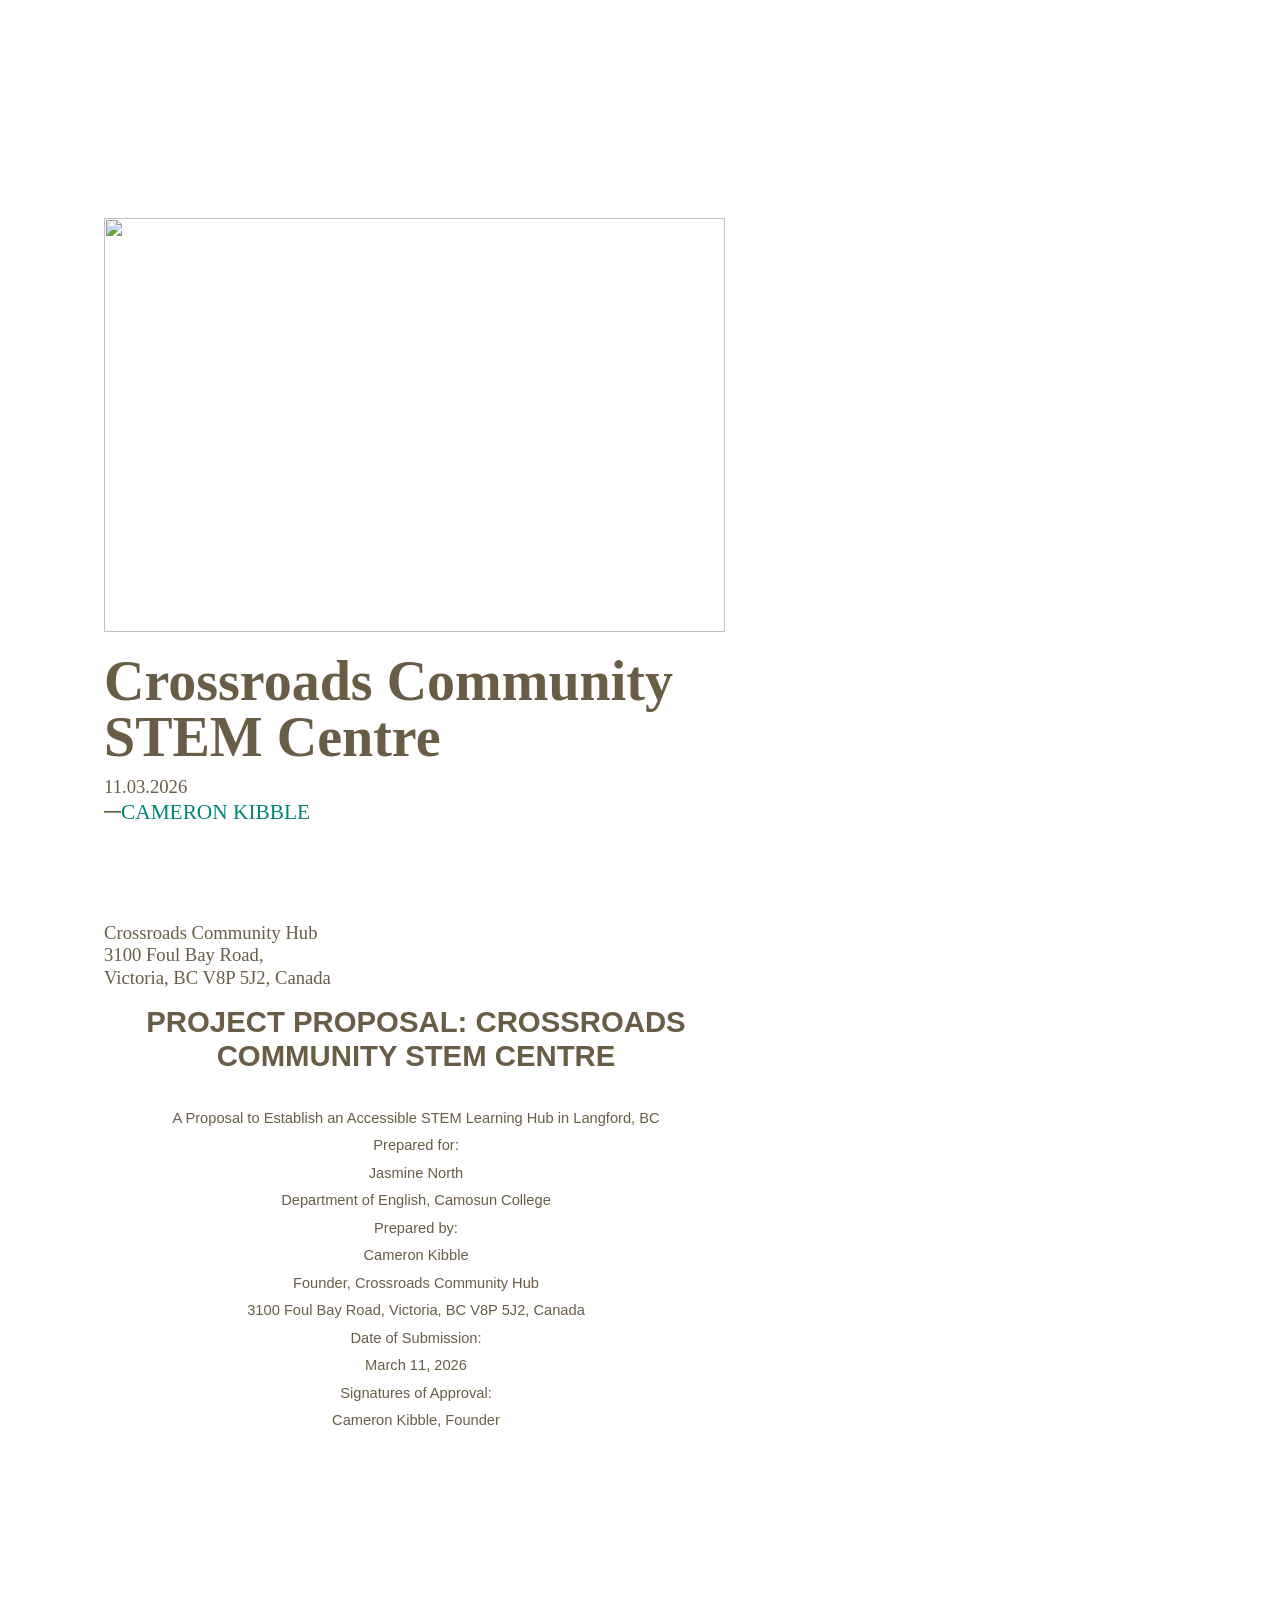
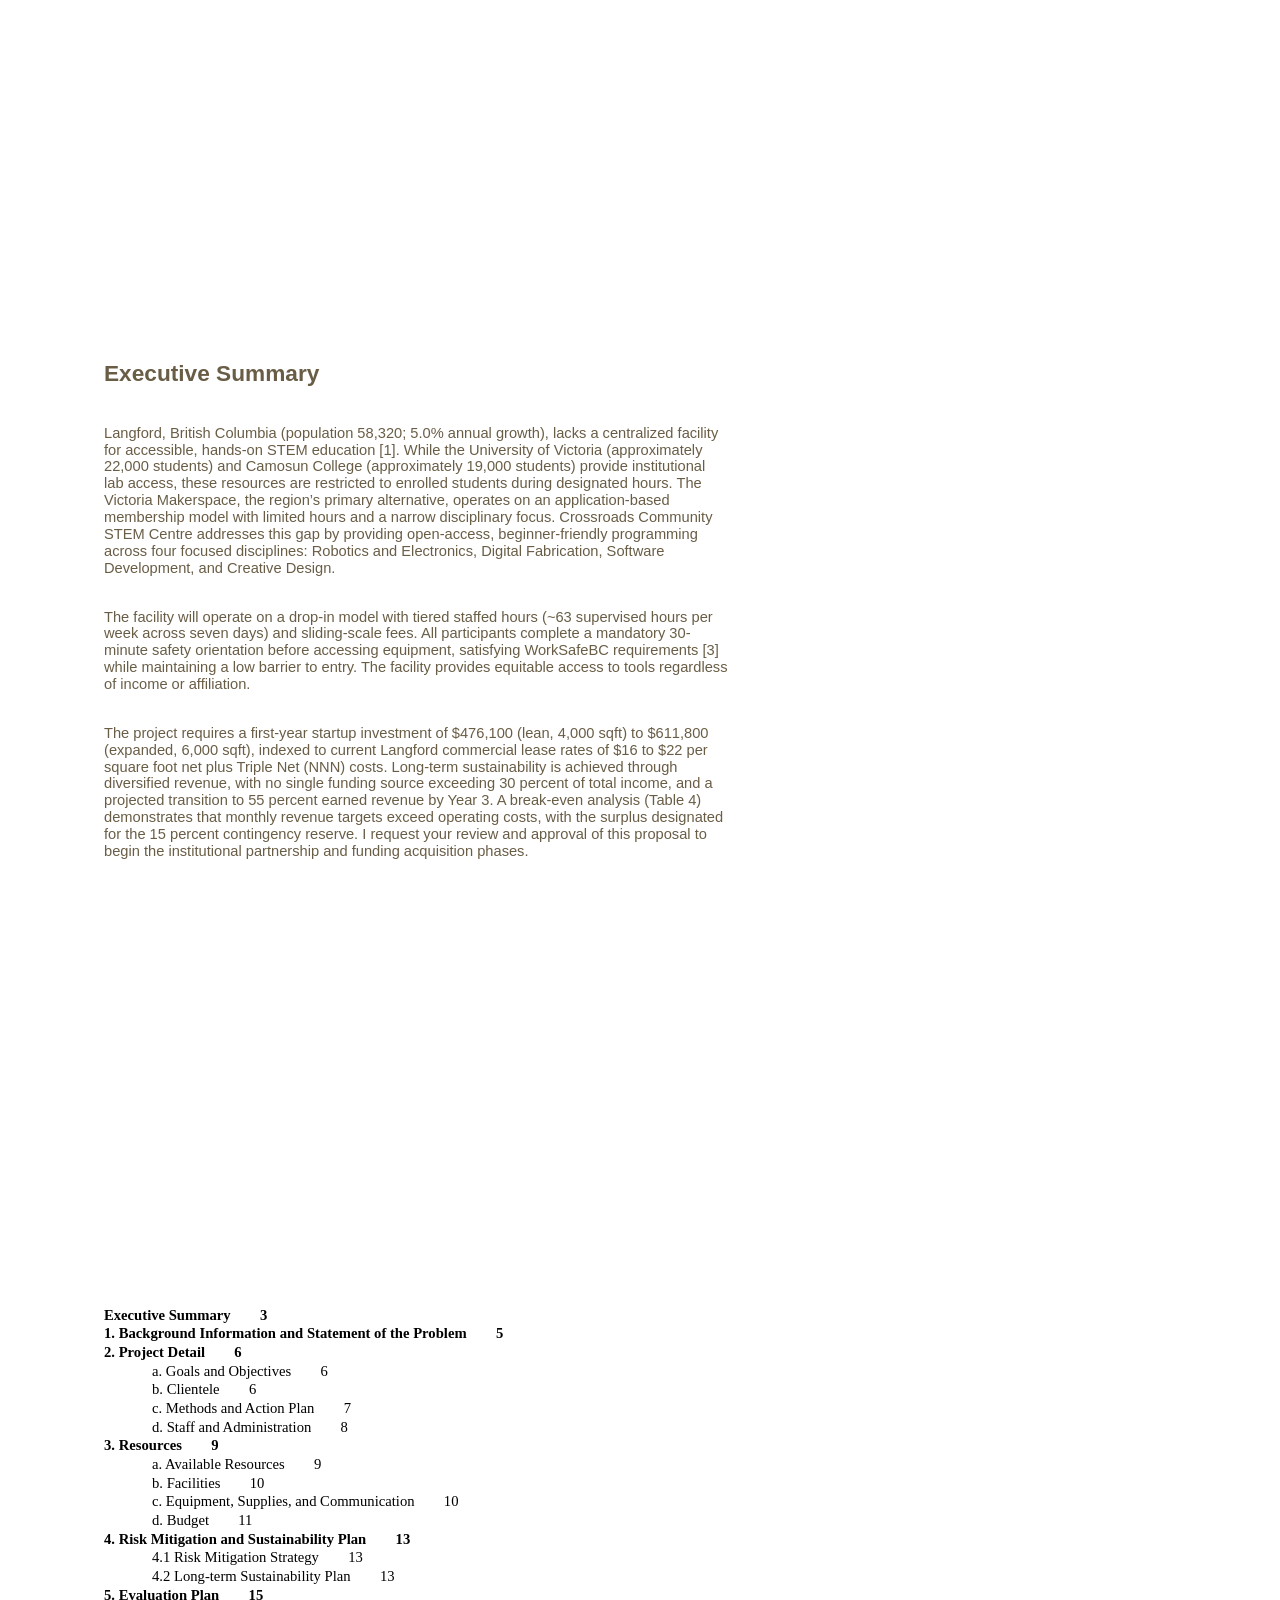
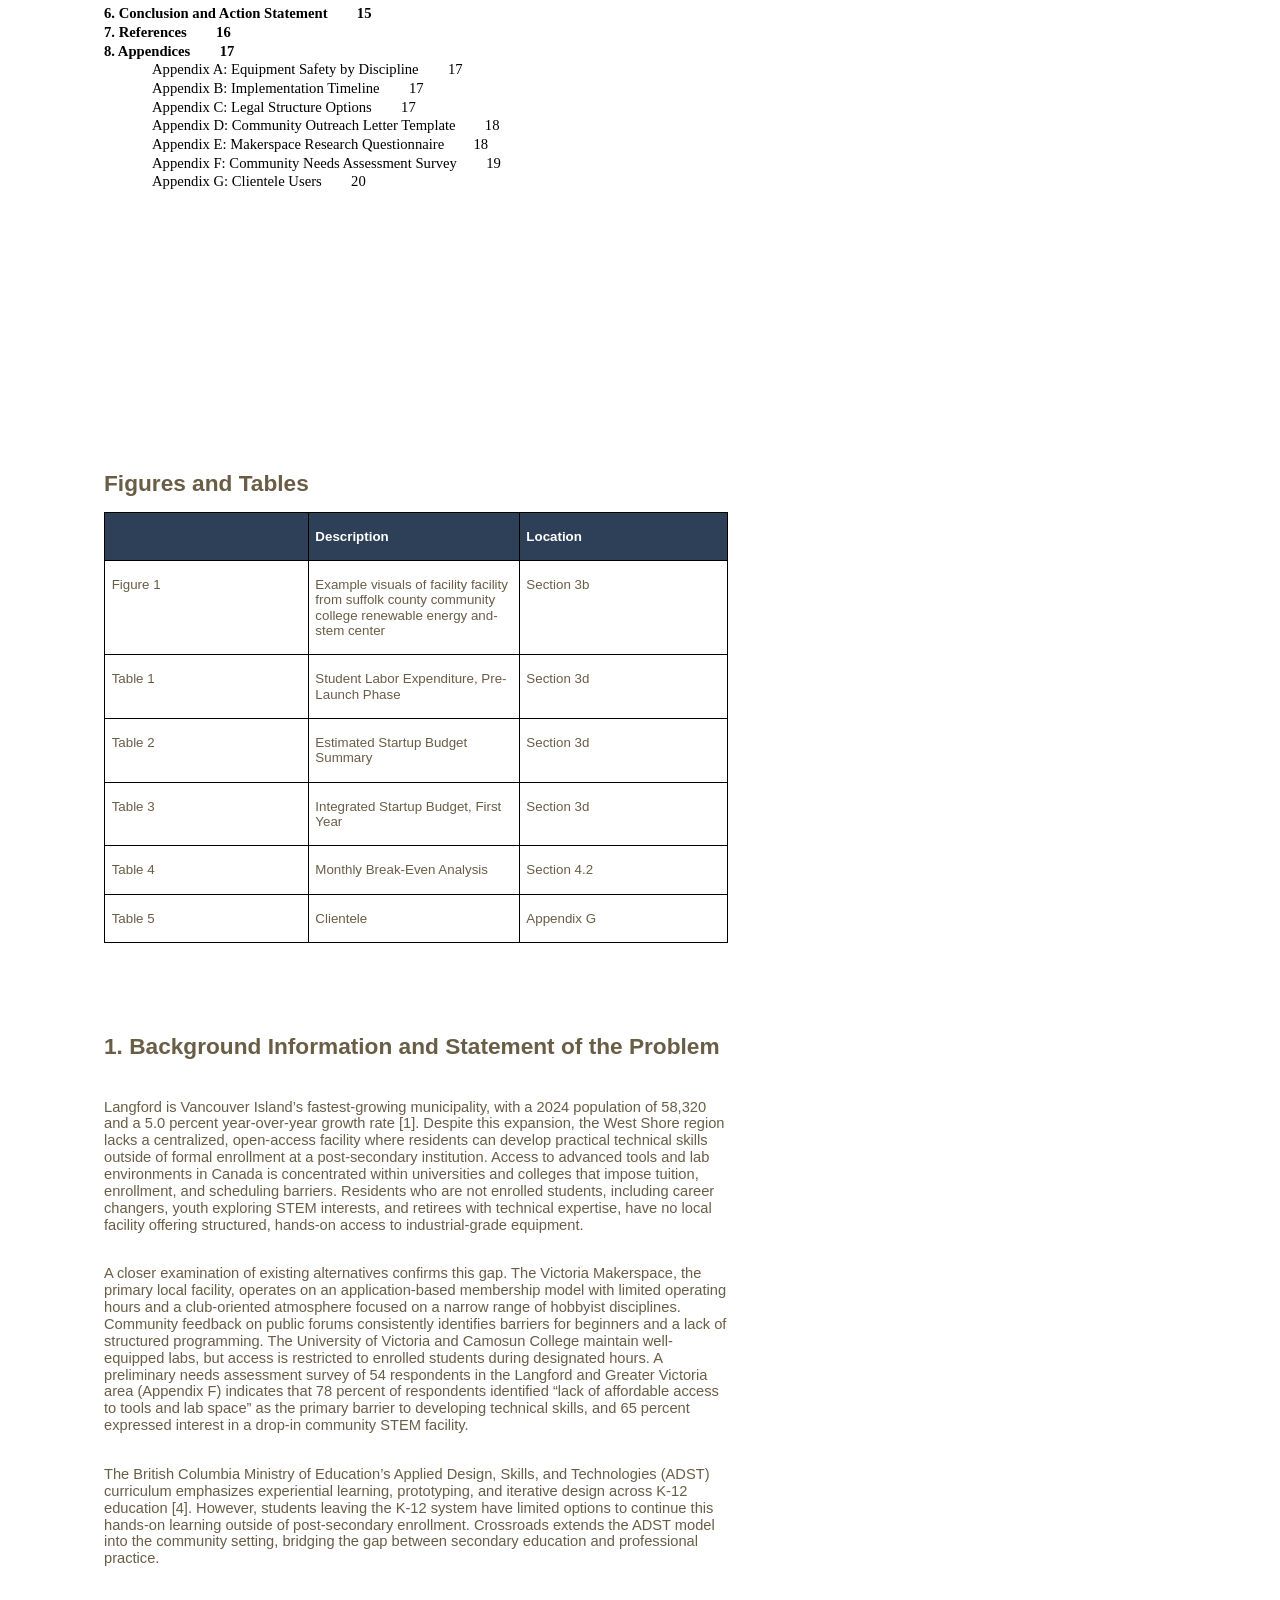
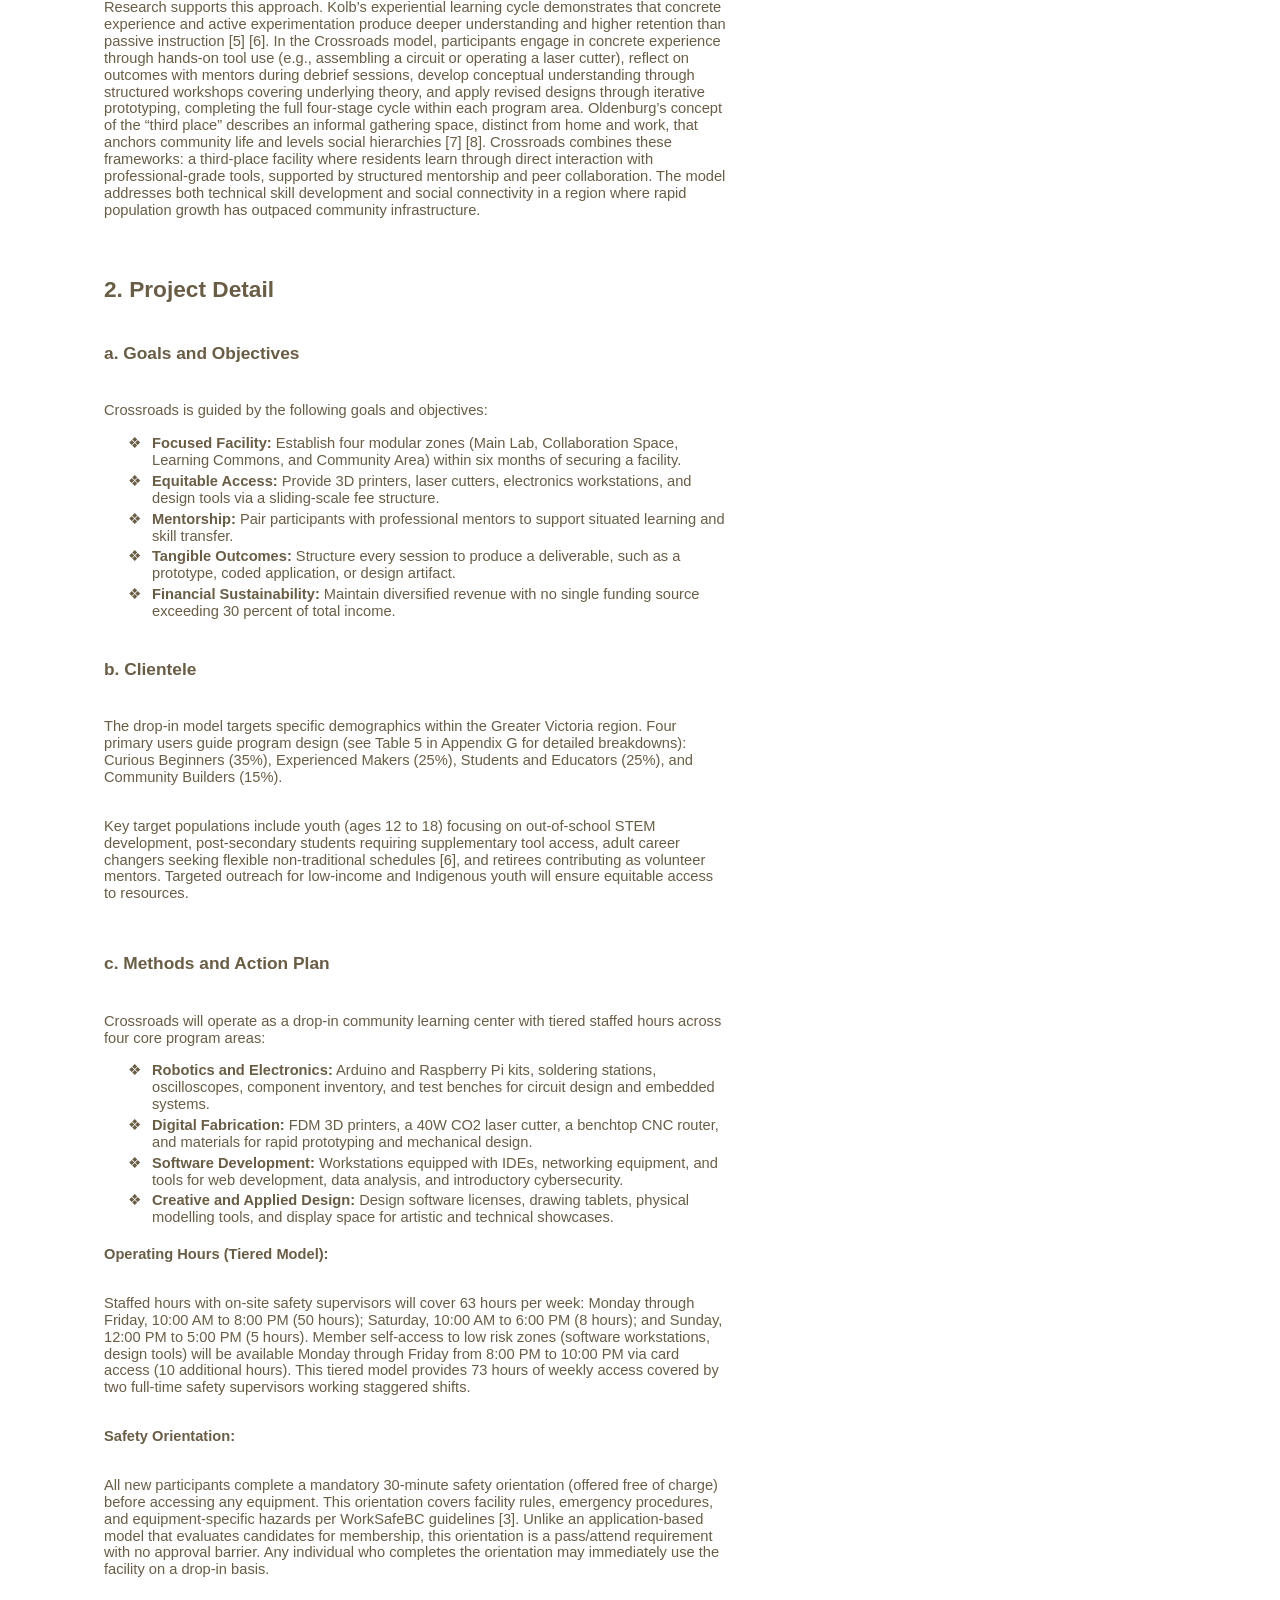
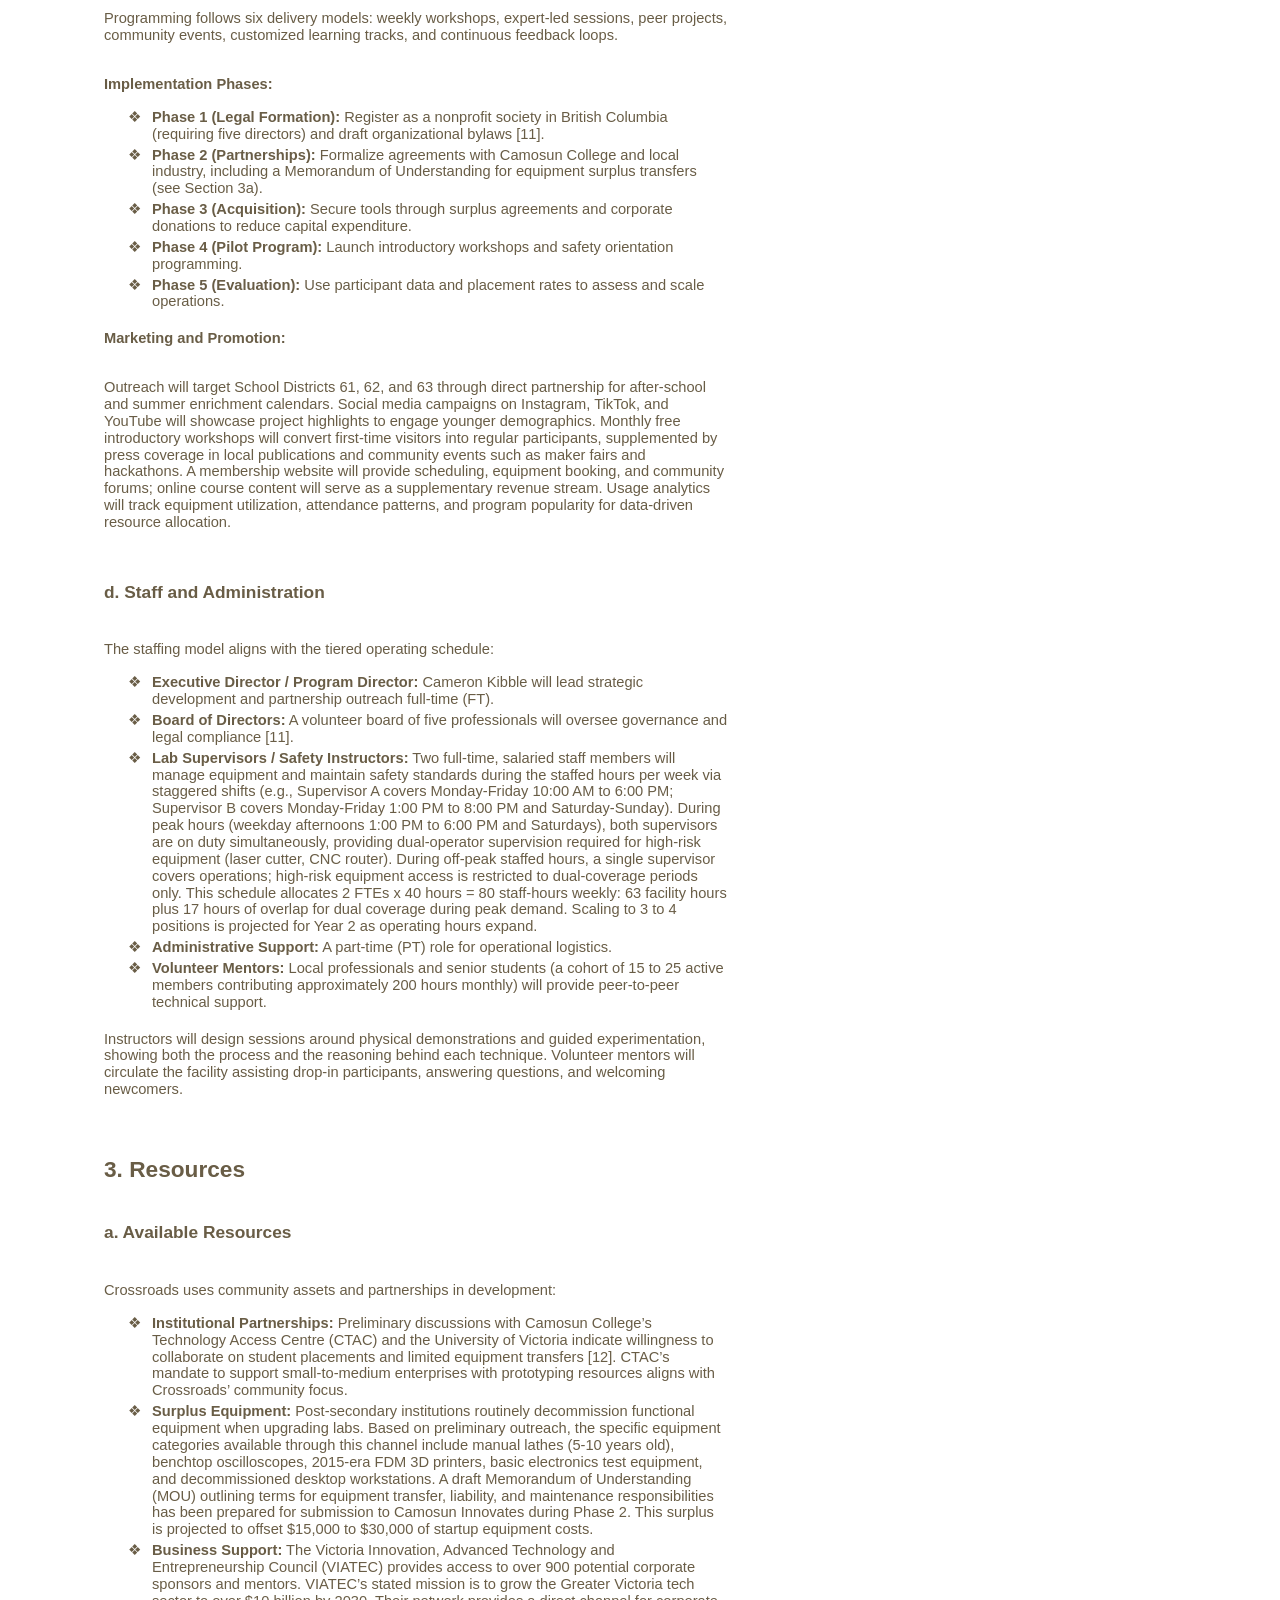
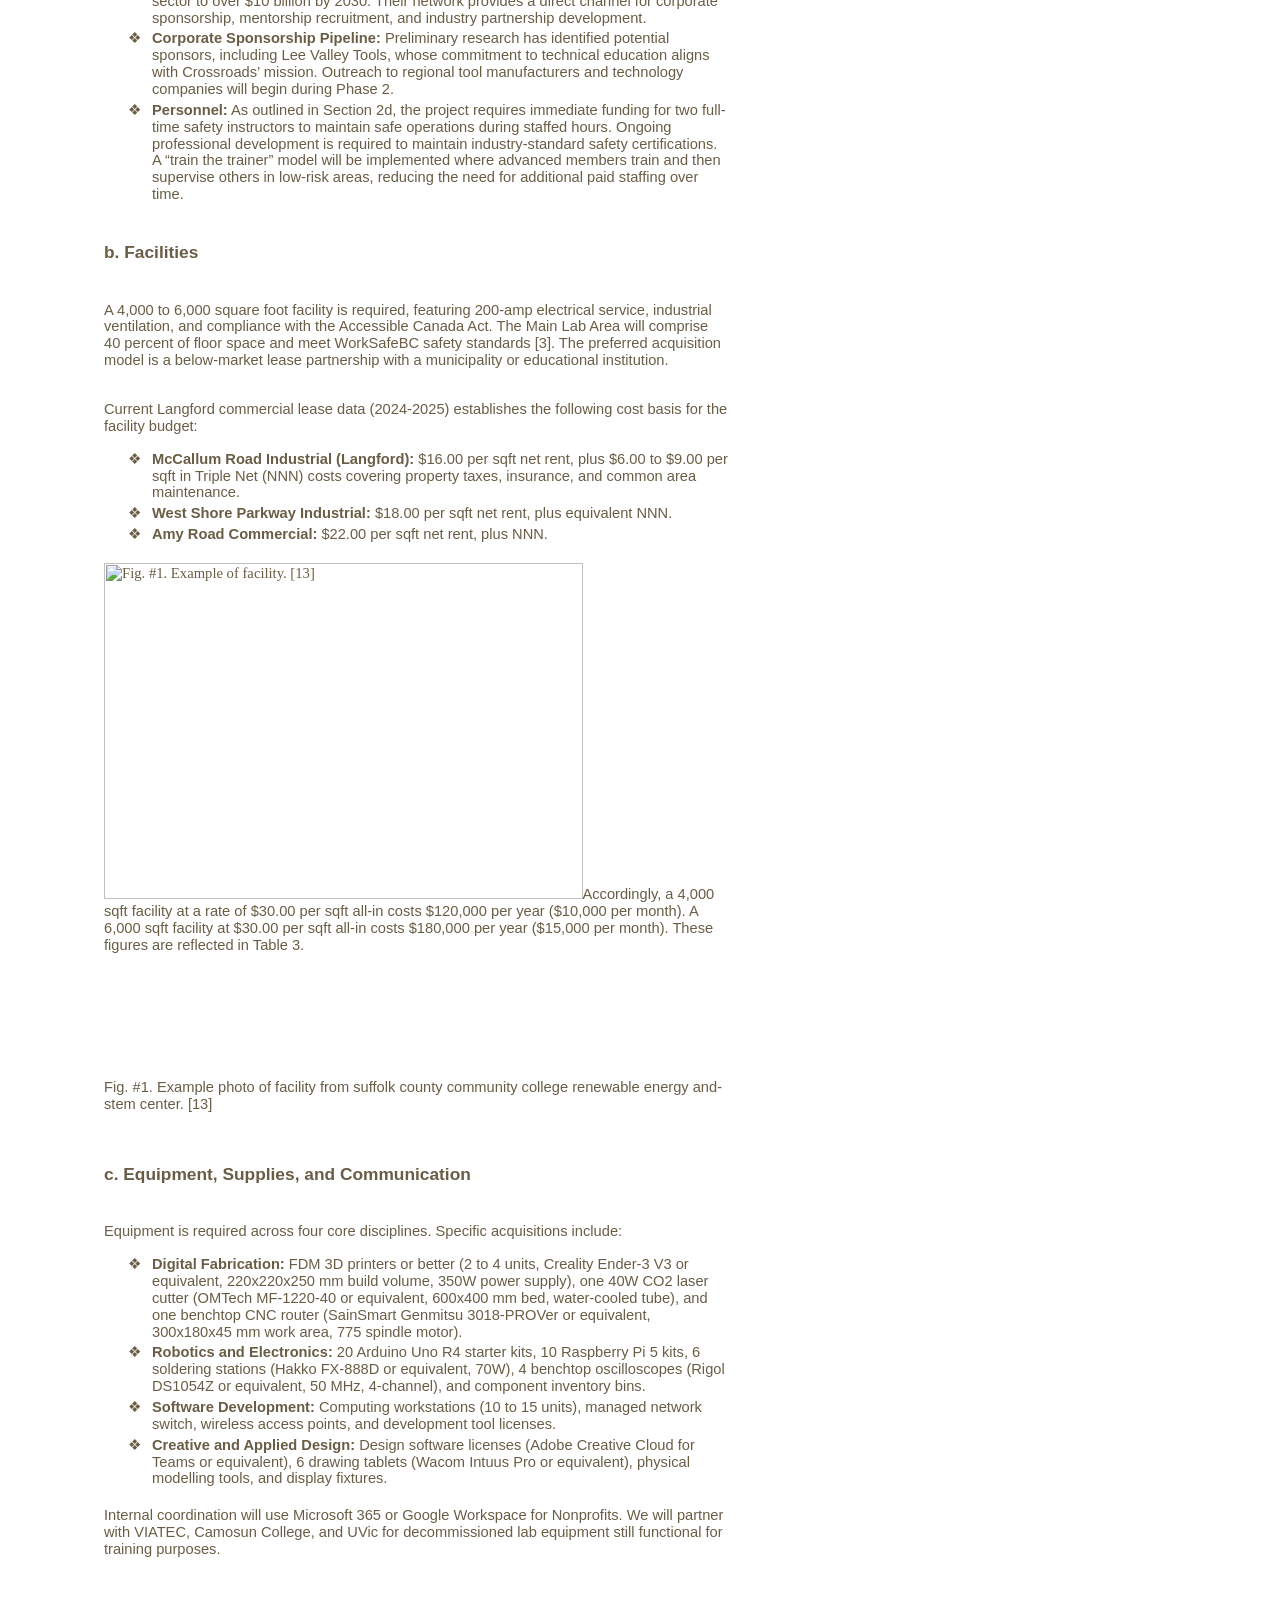
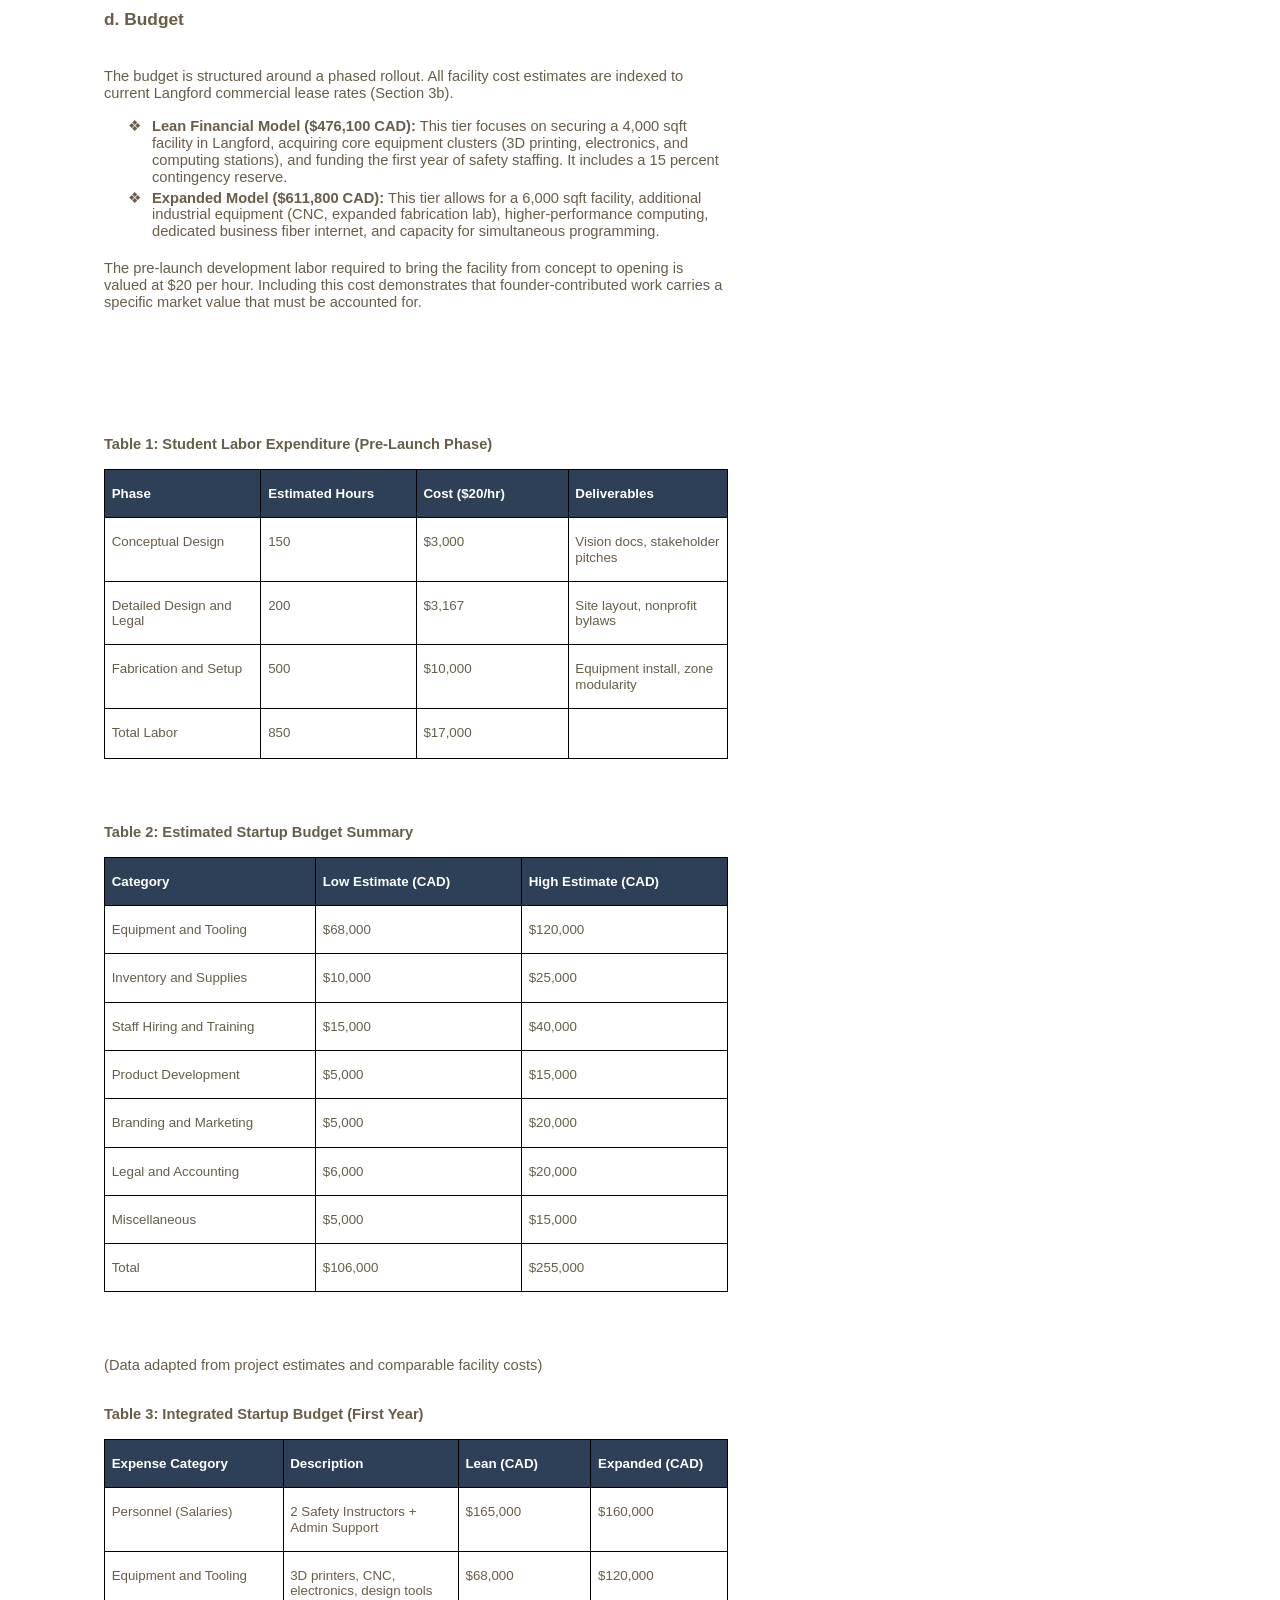
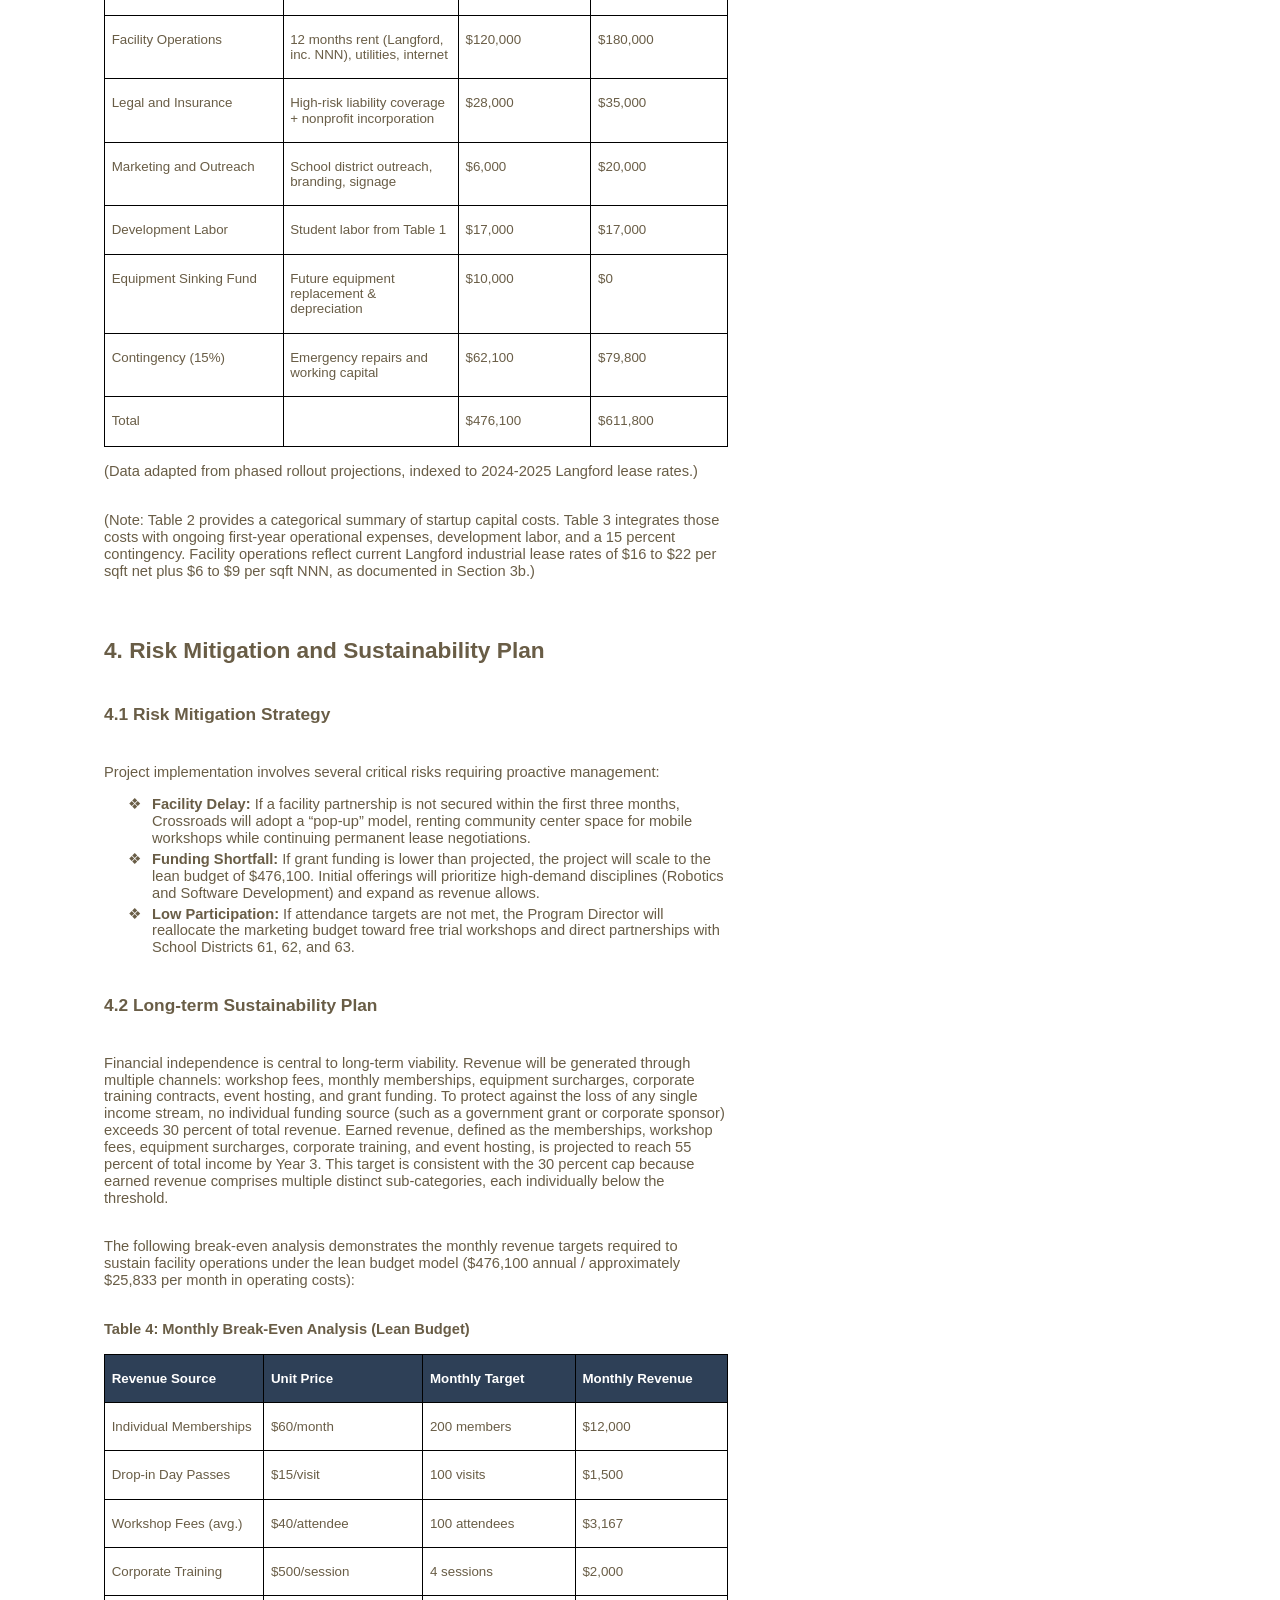
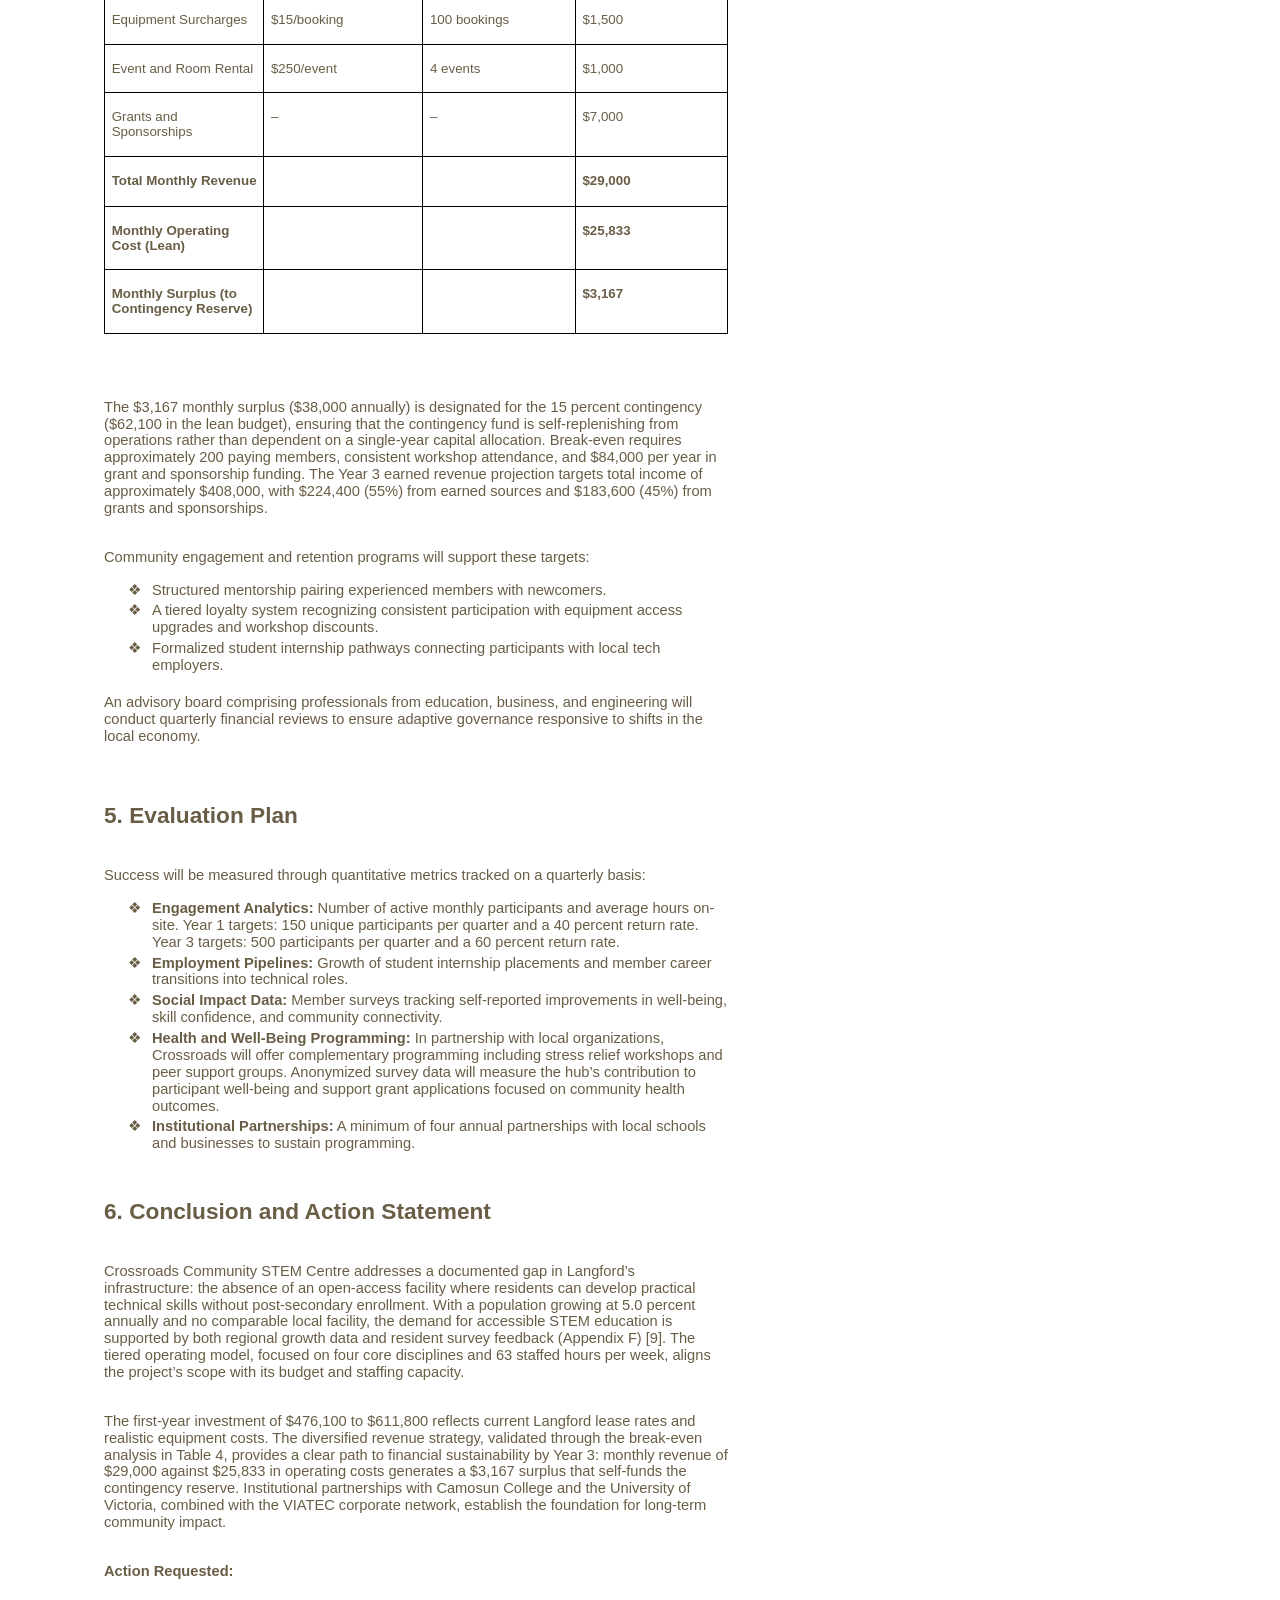
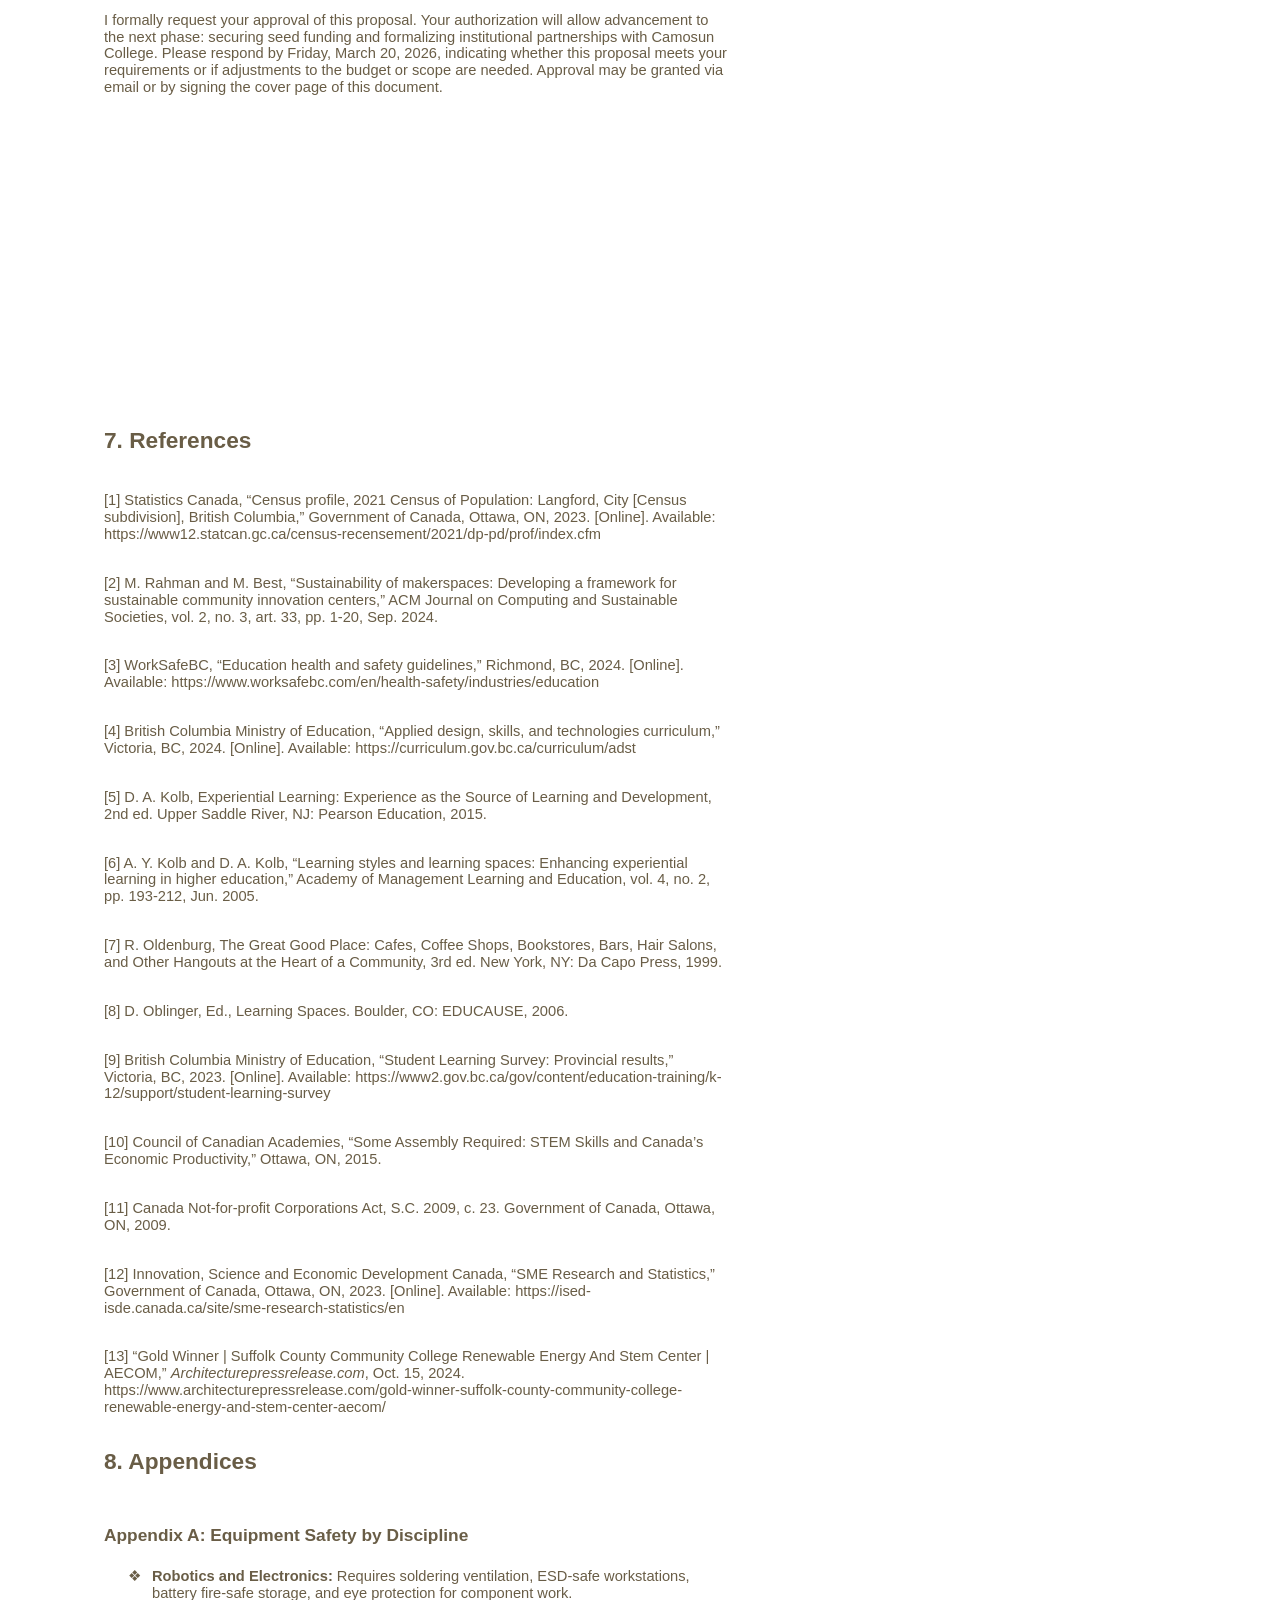
==== index.html @ fdb31a47 "Add files via upload website data" ====
<html><head><meta content="text/html; charset=UTF-8" http-equiv="content-type"><style type="text/css">@import url(https://themes.googleusercontent.com/fonts/css?kit=iMc4-4exjgqA-toZgqqJBapXv4aEsWUJfLHj8vTDOv6sKTypj6oMABt6aLc3fm-oS8WuZCZU7xsrLLn8Eq5Dllll7szA_gjBFRwwth-OR18);.lst-kix_hqeaa9m8i8fg-0>li{counter-increment:lst-ctn-kix_hqeaa9m8i8fg-0}ul.lst-kix_dpzaf9ootk07-6{list-style-type:none}ul.lst-kix_dpzaf9ootk07-5{list-style-type:none}ul.lst-kix_dpzaf9ootk07-8{list-style-type:none}ul.lst-kix_dpzaf9ootk07-7{list-style-type:none}ul.lst-kix_dpzaf9ootk07-0{list-style-type:none}.lst-kix_l5lxba81u1k8-6>li{counter-increment:lst-ctn-kix_l5lxba81u1k8-6}ul.lst-kix_dpzaf9ootk07-2{list-style-type:none}ul.lst-kix_dpzaf9ootk07-1{list-style-type:none}ul.lst-kix_dpzaf9ootk07-4{list-style-type:none}.lst-kix_124k7u9tkeqr-3>li:before{content:"\0025cf   "}ul.lst-kix_dpzaf9ootk07-3{list-style-type:none}.lst-kix_124k7u9tkeqr-2>li:before{content:"\0025a0   "}.lst-kix_124k7u9tkeqr-0>li:before{content:"\002756   "}.lst-kix_124k7u9tkeqr-1>li:before{content:"\0027a2   "}.lst-kix_i79b6xyfpyk7-8>li:before{content:"\0025a0   "}.lst-kix_yoxszuge4hxe-0>li:before{content:"\002756   "}.lst-kix_yoxszuge4hxe-2>li:before{content:"\0025a0   "}.lst-kix_yoxszuge4hxe-1>li:before{content:"\0027a2   "}.lst-kix_i79b6xyfpyk7-4>li:before{content:"\0025cb   "}ol.lst-kix_l5lxba81u1k8-7.start{counter-reset:lst-ctn-kix_l5lxba81u1k8-7 0}.lst-kix_i79b6xyfpyk7-3>li:before{content:"\0025cf   "}.lst-kix_i79b6xyfpyk7-5>li:before{content:"\0025a0   "}.lst-kix_i79b6xyfpyk7-6>li:before{content:"\0025cf   "}.lst-kix_i79b6xyfpyk7-7>li:before{content:"\0025cb   "}ul.lst-kix_3ozbj470r3xc-8{list-style-type:none}ul.lst-kix_3ozbj470r3xc-6{list-style-type:none}ul.lst-kix_3ozbj470r3xc-7{list-style-type:none}ul.lst-kix_3ozbj470r3xc-4{list-style-type:none}ul.lst-kix_3ozbj470r3xc-5{list-style-type:none}ul.lst-kix_3ozbj470r3xc-2{list-style-type:none}ul.lst-kix_3ozbj470r3xc-3{list-style-type:none}ul.lst-kix_3ozbj470r3xc-0{list-style-type:none}ul.lst-kix_3ozbj470r3xc-1{list-style-type:none}ol.lst-kix_hqeaa9m8i8fg-3.start{counter-reset:lst-ctn-kix_hqeaa9m8i8fg-3 0}ul.lst-kix_5pikrdoc0f0o-3{list-style-type:none}ul.lst-kix_5pikrdoc0f0o-4{list-style-type:none}ul.lst-kix_5pikrdoc0f0o-1{list-style-type:none}.lst-kix_i79b6xyfpyk7-0>li:before{content:"\0025cf   "}.lst-kix_i79b6xyfpyk7-2>li:before{content:"\0025a0   "}ul.lst-kix_5pikrdoc0f0o-2{list-style-type:none}ul.lst-kix_5pikrdoc0f0o-7{list-style-type:none}ul.lst-kix_5pikrdoc0f0o-8{list-style-type:none}ul.lst-kix_5pikrdoc0f0o-5{list-style-type:none}.lst-kix_i79b6xyfpyk7-1>li:before{content:"\0025cb   "}ul.lst-kix_5pikrdoc0f0o-6{list-style-type:none}ol.lst-kix_l5lxba81u1k8-0.start{counter-reset:lst-ctn-kix_l5lxba81u1k8-0 0}ul.lst-kix_5pikrdoc0f0o-0{list-style-type:none}ul.lst-kix_me5ifxpfpbth-8{list-style-type:none}ul.lst-kix_me5ifxpfpbth-7{list-style-type:none}ul.lst-kix_golewty7m980-0{list-style-type:none}ul.lst-kix_golewty7m980-2{list-style-type:none}ul.lst-kix_golewty7m980-1{list-style-type:none}ul.lst-kix_golewty7m980-4{list-style-type:none}ul.lst-kix_golewty7m980-3{list-style-type:none}ul.lst-kix_golewty7m980-6{list-style-type:none}ul.lst-kix_golewty7m980-5{list-style-type:none}ul.lst-kix_golewty7m980-8{list-style-type:none}.lst-kix_l5lxba81u1k8-3>li:before{content:"" counter(lst-ctn-kix_l5lxba81u1k8-3,decimal) ". "}ul.lst-kix_golewty7m980-7{list-style-type:none}ol.lst-kix_hqeaa9m8i8fg-8.start{counter-reset:lst-ctn-kix_hqeaa9m8i8fg-8 0}.lst-kix_l5lxba81u1k8-1>li:before{content:"" counter(lst-ctn-kix_l5lxba81u1k8-1,lower-latin) ". "}.lst-kix_hqeaa9m8i8fg-4>li{counter-increment:lst-ctn-kix_hqeaa9m8i8fg-4}.lst-kix_l5lxba81u1k8-7>li:before{content:"" counter(lst-ctn-kix_l5lxba81u1k8-7,lower-latin) ". "}ol.lst-kix_hqeaa9m8i8fg-5.start{counter-reset:lst-ctn-kix_hqeaa9m8i8fg-5 0}.lst-kix_l5lxba81u1k8-5>li:before{content:"" counter(lst-ctn-kix_l5lxba81u1k8-5,lower-roman) ". "}.lst-kix_yoxszuge4hxe-3>li:before{content:"\0025cf   "}.lst-kix_me5ifxpfpbth-5>li:before{content:"\0027a2   "}.lst-kix_hqeaa9m8i8fg-3>li{counter-increment:lst-ctn-kix_hqeaa9m8i8fg-3}.lst-kix_me5ifxpfpbth-3>li:before{content:"\0025cf   "}.lst-kix_me5ifxpfpbth-7>li:before{content:"\0025cf   "}.lst-kix_yoxszuge4hxe-5>li:before{content:"\0027a2   "}.lst-kix_me5ifxpfpbth-1>li:before{content:"\0027a2   "}.lst-kix_mbsesshd9umi-4>li:before{content:"\0025cb   "}.lst-kix_yoxszuge4hxe-7>li:before{content:"\0025cf   "}ol.lst-kix_hqeaa9m8i8fg-8{list-style-type:none}ol.lst-kix_hqeaa9m8i8fg-7{list-style-type:none}.lst-kix_124k7u9tkeqr-5>li:before{content:"\0027a2   "}.lst-kix_z0kgetwke2bl-3>li:before{content:"\0025cf   "}ol.lst-kix_hqeaa9m8i8fg-2{list-style-type:none}.lst-kix_mbsesshd9umi-6>li:before{content:"\0025cf   "}ol.lst-kix_hqeaa9m8i8fg-1{list-style-type:none}ol.lst-kix_hqeaa9m8i8fg-0{list-style-type:none}ol.lst-kix_hqeaa9m8i8fg-6{list-style-type:none}.lst-kix_mbsesshd9umi-8>li:before{content:"\0025a0   "}ol.lst-kix_hqeaa9m8i8fg-5{list-style-type:none}ol.lst-kix_hqeaa9m8i8fg-4{list-style-type:none}.lst-kix_124k7u9tkeqr-7>li:before{content:"\0025cf   "}ol.lst-kix_hqeaa9m8i8fg-3{list-style-type:none}.lst-kix_z0kgetwke2bl-1>li:before{content:"\0027a2   "}.lst-kix_no8kud4dikxw-0>li:before{content:"\002756   "}.lst-kix_no8kud4dikxw-4>li:before{content:"\0025c6   "}.lst-kix_3ozbj470r3xc-3>li:before{content:"\0025cf   "}.lst-kix_3ozbj470r3xc-1>li:before{content:"\0027a2   "}.lst-kix_no8kud4dikxw-2>li:before{content:"\0025a0   "}.lst-kix_mbsesshd9umi-2>li:before{content:"\0025a0   "}.lst-kix_3ozbj470r3xc-7>li:before{content:"\0025cf   "}ul.lst-kix_bv42os9yaqdu-1{list-style-type:none}ul.lst-kix_bv42os9yaqdu-0{list-style-type:none}.lst-kix_nx6961b2s3hm-8>li:before{content:"\0025c6   "}.lst-kix_no8kud4dikxw-8>li:before{content:"\0025c6   "}ul.lst-kix_bv42os9yaqdu-7{list-style-type:none}ul.lst-kix_bv42os9yaqdu-6{list-style-type:none}ul.lst-kix_bv42os9yaqdu-8{list-style-type:none}.lst-kix_3ozbj470r3xc-5>li:before{content:"\0027a2   "}ul.lst-kix_bv42os9yaqdu-3{list-style-type:none}.lst-kix_mbsesshd9umi-0>li:before{content:"\0025cf   "}ul.lst-kix_bv42os9yaqdu-2{list-style-type:none}ul.lst-kix_bv42os9yaqdu-5{list-style-type:none}.lst-kix_no8kud4dikxw-6>li:before{content:"\0025a0   "}ul.lst-kix_bv42os9yaqdu-4{list-style-type:none}.lst-kix_nx6961b2s3hm-2>li:before{content:"\0025a0   "}.lst-kix_l5lxba81u1k8-5>li{counter-increment:lst-ctn-kix_l5lxba81u1k8-5}.lst-kix_gg8793vfq7zc-6>li:before{content:"\0025a0   "}.lst-kix_nx6961b2s3hm-1>li:before{content:"\0027a2   "}.lst-kix_nx6961b2s3hm-5>li:before{content:"\0027a2   "}.lst-kix_nx6961b2s3hm-6>li:before{content:"\0025a0   "}.lst-kix_gg8793vfq7zc-5>li:before{content:"\0027a2   "}ul.lst-kix_irusxyyx2sa4-1{list-style-type:none}ul.lst-kix_irusxyyx2sa4-0{list-style-type:none}.lst-kix_hqeaa9m8i8fg-7>li:before{content:"" counter(lst-ctn-kix_hqeaa9m8i8fg-7,lower-latin) ". "}ul.lst-kix_irusxyyx2sa4-3{list-style-type:none}ul.lst-kix_irusxyyx2sa4-2{list-style-type:none}.lst-kix_hqeaa9m8i8fg-6>li:before{content:"" counter(lst-ctn-kix_hqeaa9m8i8fg-6,decimal) ". "}ul.lst-kix_irusxyyx2sa4-5{list-style-type:none}ul.lst-kix_irusxyyx2sa4-4{list-style-type:none}ol.lst-kix_hqeaa9m8i8fg-1.start{counter-reset:lst-ctn-kix_hqeaa9m8i8fg-1 0}.lst-kix_irusxyyx2sa4-7>li:before{content:"\0025cf   "}.lst-kix_62b8q9b6mq1j-2>li:before{content:"\0025a0   "}.lst-kix_62b8q9b6mq1j-3>li:before{content:"\0025cf   "}.lst-kix_x4rkzkti6q81-2>li:before{content:"\0025a0   "}.lst-kix_x4rkzkti6q81-3>li:before{content:"\0025cf   "}.lst-kix_irusxyyx2sa4-3>li:before{content:"\0025cf   "}.lst-kix_irusxyyx2sa4-2>li:before{content:"\0025a0   "}.lst-kix_z0kgetwke2bl-5>li:before{content:"\0027a2   "}.lst-kix_x4rkzkti6q81-6>li:before{content:"\0025a0   "}.lst-kix_x4rkzkti6q81-7>li:before{content:"\0025cf   "}.lst-kix_l5lxba81u1k8-3>li{counter-increment:lst-ctn-kix_l5lxba81u1k8-3}.lst-kix_gg8793vfq7zc-1>li:before{content:"\0027a2   "}.lst-kix_z0kgetwke2bl-6>li:before{content:"\0025a0   "}.lst-kix_hqeaa9m8i8fg-1>li{counter-increment:lst-ctn-kix_hqeaa9m8i8fg-1}.lst-kix_gg8793vfq7zc-2>li:before{content:"\0025a0   "}.lst-kix_hqeaa9m8i8fg-3>li:before{content:"" counter(lst-ctn-kix_hqeaa9m8i8fg-3,decimal) ". "}.lst-kix_hqeaa9m8i8fg-2>li:before{content:"" counter(lst-ctn-kix_hqeaa9m8i8fg-2,lower-roman) ". "}.lst-kix_irusxyyx2sa4-6>li:before{content:"\0025a0   "}.lst-kix_golewty7m980-5>li:before{content:"\0025a0   "}ol.lst-kix_hqeaa9m8i8fg-2.start{counter-reset:lst-ctn-kix_hqeaa9m8i8fg-2 0}.lst-kix_golewty7m980-6>li:before{content:"\0025cf   "}.lst-kix_golewty7m980-1>li:before{content:"\0025cb   "}.lst-kix_golewty7m980-2>li:before{content:"\0025a0   "}.lst-kix_l5lxba81u1k8-1>li{counter-increment:lst-ctn-kix_l5lxba81u1k8-1}ul.lst-kix_irusxyyx2sa4-7{list-style-type:none}ul.lst-kix_irusxyyx2sa4-6{list-style-type:none}ul.lst-kix_irusxyyx2sa4-8{list-style-type:none}ul.lst-kix_me5ifxpfpbth-4{list-style-type:none}ul.lst-kix_me5ifxpfpbth-3{list-style-type:none}ul.lst-kix_me5ifxpfpbth-6{list-style-type:none}ul.lst-kix_me5ifxpfpbth-5{list-style-type:none}ul.lst-kix_me5ifxpfpbth-0{list-style-type:none}ul.lst-kix_me5ifxpfpbth-2{list-style-type:none}.lst-kix_hqeaa9m8i8fg-8>li{counter-increment:lst-ctn-kix_hqeaa9m8i8fg-8}ul.lst-kix_me5ifxpfpbth-1{list-style-type:none}.lst-kix_lwkhjyu82b3m-0>li:before{content:"\002756   "}ol.lst-kix_l5lxba81u1k8-2.start{counter-reset:lst-ctn-kix_l5lxba81u1k8-2 0}.lst-kix_xvpbnzw8u4bi-3>li:before{content:"\0025cf   "}.lst-kix_xvpbnzw8u4bi-7>li:before{content:"\0025cf   "}.lst-kix_dk6vdfu017c1-0>li:before{content:"\0025cf   "}.lst-kix_hqeaa9m8i8fg-6>li{counter-increment:lst-ctn-kix_hqeaa9m8i8fg-6}ul.lst-kix_i79b6xyfpyk7-7{list-style-type:none}ul.lst-kix_i79b6xyfpyk7-6{list-style-type:none}.lst-kix_bv42os9yaqdu-4>li:before{content:"\0025cb   "}.lst-kix_5pikrdoc0f0o-2>li:before{content:"\0025a0   "}ul.lst-kix_i79b6xyfpyk7-8{list-style-type:none}ul.lst-kix_ersa1g6d4g8i-5{list-style-type:none}ul.lst-kix_ersa1g6d4g8i-4{list-style-type:none}ul.lst-kix_ersa1g6d4g8i-3{list-style-type:none}ul.lst-kix_ersa1g6d4g8i-2{list-style-type:none}ul.lst-kix_ersa1g6d4g8i-1{list-style-type:none}ul.lst-kix_ersa1g6d4g8i-0{list-style-type:none}.lst-kix_dk6vdfu017c1-4>li:before{content:"\0025cb   "}.lst-kix_bv42os9yaqdu-8>li:before{content:"\0025a0   "}ul.lst-kix_ersa1g6d4g8i-8{list-style-type:none}ul.lst-kix_ersa1g6d4g8i-7{list-style-type:none}.lst-kix_5pikrdoc0f0o-6>li:before{content:"\0025a0   "}ul.lst-kix_ersa1g6d4g8i-6{list-style-type:none}ul.lst-kix_yoxszuge4hxe-0{list-style-type:none}.lst-kix_l5lxba81u1k8-2>li:before{content:"" counter(lst-ctn-kix_l5lxba81u1k8-2,lower-roman) ". "}ul.lst-kix_yoxszuge4hxe-1{list-style-type:none}ul.lst-kix_yoxszuge4hxe-2{list-style-type:none}ul.lst-kix_yoxszuge4hxe-3{list-style-type:none}ul.lst-kix_yoxszuge4hxe-4{list-style-type:none}ul.lst-kix_yoxszuge4hxe-5{list-style-type:none}ul.lst-kix_i79b6xyfpyk7-3{list-style-type:none}ol.lst-kix_l5lxba81u1k8-5.start{counter-reset:lst-ctn-kix_l5lxba81u1k8-5 0}.lst-kix_lwkhjyu82b3m-8>li:before{content:"\0025c6   "}ul.lst-kix_i79b6xyfpyk7-2{list-style-type:none}ul.lst-kix_i79b6xyfpyk7-5{list-style-type:none}ul.lst-kix_i79b6xyfpyk7-4{list-style-type:none}ul.lst-kix_i79b6xyfpyk7-1{list-style-type:none}ul.lst-kix_i79b6xyfpyk7-0{list-style-type:none}ul.lst-kix_yoxszuge4hxe-6{list-style-type:none}.lst-kix_lwkhjyu82b3m-4>li:before{content:"\0025c6   "}ul.lst-kix_yoxszuge4hxe-7{list-style-type:none}ul.lst-kix_yoxszuge4hxe-8{list-style-type:none}.lst-kix_l5lxba81u1k8-6>li:before{content:"" counter(lst-ctn-kix_l5lxba81u1k8-6,decimal) ". "}.lst-kix_yoxszuge4hxe-4>li:before{content:"\0025c6   "}.lst-kix_l5lxba81u1k8-8>li{counter-increment:lst-ctn-kix_l5lxba81u1k8-8}.lst-kix_me5ifxpfpbth-6>li:before{content:"\0025a0   "}.lst-kix_dpzaf9ootk07-3>li:before{content:"\0025cf   "}.lst-kix_dpzaf9ootk07-7>li:before{content:"\0025cf   "}.lst-kix_me5ifxpfpbth-2>li:before{content:"\0025a0   "}.lst-kix_yoxszuge4hxe-8>li:before{content:"\0025c6   "}.lst-kix_mbsesshd9umi-5>li:before{content:"\0025a0   "}ol.lst-kix_l5lxba81u1k8-4.start{counter-reset:lst-ctn-kix_l5lxba81u1k8-4 0}.lst-kix_nmb7wk4z7b4y-6>li:before{content:"\0025a0   "}.lst-kix_124k7u9tkeqr-6>li:before{content:"\0025a0   "}.lst-kix_9v4o29g512pa-0>li:before{content:"\002756   "}.lst-kix_z0kgetwke2bl-2>li:before{content:"\0025a0   "}.lst-kix_no8kud4dikxw-1>li:before{content:"\0027a2   "}ul.lst-kix_x4rkzkti6q81-1{list-style-type:none}.lst-kix_62b8q9b6mq1j-6>li:before{content:"\0025a0   "}ul.lst-kix_x4rkzkti6q81-0{list-style-type:none}.lst-kix_nn2hfpgjn3g3-1>li:before{content:"\0027a2   "}.lst-kix_3ozbj470r3xc-0>li:before{content:"\002756   "}.lst-kix_nmb7wk4z7b4y-2>li:before{content:"\0025a0   "}.lst-kix_nn2hfpgjn3g3-5>li:before{content:"\0027a2   "}ol.lst-kix_l5lxba81u1k8-3.start{counter-reset:lst-ctn-kix_l5lxba81u1k8-3 0}ol.lst-kix_hqeaa9m8i8fg-0.start{counter-reset:lst-ctn-kix_hqeaa9m8i8fg-0 0}.lst-kix_9v4o29g512pa-4>li:before{content:"\0025c6   "}.lst-kix_mbsesshd9umi-1>li:before{content:"\0025cb   "}.lst-kix_3ozbj470r3xc-8>li:before{content:"\0025c6   "}.lst-kix_3ozbj470r3xc-4>li:before{content:"\0025c6   "}.lst-kix_no8kud4dikxw-5>li:before{content:"\0027a2   "}ul.lst-kix_x4rkzkti6q81-8{list-style-type:none}.lst-kix_9v4o29g512pa-8>li:before{content:"\0025c6   "}ul.lst-kix_x4rkzkti6q81-7{list-style-type:none}ul.lst-kix_x4rkzkti6q81-6{list-style-type:none}ul.lst-kix_x4rkzkti6q81-5{list-style-type:none}ul.lst-kix_x4rkzkti6q81-4{list-style-type:none}ul.lst-kix_x4rkzkti6q81-3{list-style-type:none}ul.lst-kix_x4rkzkti6q81-2{list-style-type:none}ol.lst-kix_hqeaa9m8i8fg-4.start{counter-reset:lst-ctn-kix_hqeaa9m8i8fg-4 0}.lst-kix_ersa1g6d4g8i-8>li:before{content:"\0025c6   "}ol.lst-kix_l5lxba81u1k8-6.start{counter-reset:lst-ctn-kix_l5lxba81u1k8-6 0}.lst-kix_ersa1g6d4g8i-5>li:before{content:"\0027a2   "}.lst-kix_ersa1g6d4g8i-6>li:before{content:"\0025a0   "}.lst-kix_ersa1g6d4g8i-7>li:before{content:"\0025cf   "}.lst-kix_oq7z3ki60chl-5>li:before{content:"\0025a0   "}.lst-kix_oq7z3ki60chl-7>li:before{content:"\0025cb   "}ol.lst-kix_l5lxba81u1k8-1.start{counter-reset:lst-ctn-kix_l5lxba81u1k8-1 0}.lst-kix_oq7z3ki60chl-4>li:before{content:"\0025cb   "}.lst-kix_oq7z3ki60chl-8>li:before{content:"\0025a0   "}.lst-kix_oq7z3ki60chl-6>li:before{content:"\0025cf   "}.lst-kix_oq7z3ki60chl-0>li:before{content:"\0025cf   "}.lst-kix_oq7z3ki60chl-2>li:before{content:"\0025a0   "}.lst-kix_oq7z3ki60chl-1>li:before{content:"\0025cb   "}.lst-kix_oq7z3ki60chl-3>li:before{content:"\0025cf   "}.lst-kix_4xm14q2bbu0g-0>li:before{content:"\002756   "}.lst-kix_4xm14q2bbu0g-1>li:before{content:"\0027a2   "}.lst-kix_4xm14q2bbu0g-2>li:before{content:"\0025a0   "}.lst-kix_4xm14q2bbu0g-3>li:before{content:"\0025cf   "}.lst-kix_4xm14q2bbu0g-4>li:before{content:"\0025c6   "}.lst-kix_4xm14q2bbu0g-5>li:before{content:"\0027a2   "}.lst-kix_204s4z9y2527-4>li:before{content:"\0025c6   "}.lst-kix_204s4z9y2527-3>li:before{content:"\0025cf   "}.lst-kix_204s4z9y2527-1>li:before{content:"\0027a2   "}ul.lst-kix_nmb7wk4z7b4y-1{list-style-type:none}ul.lst-kix_nmb7wk4z7b4y-2{list-style-type:none}.lst-kix_204s4z9y2527-0>li:before{content:"\002756   "}.lst-kix_204s4z9y2527-2>li:before{content:"\0025a0   "}ul.lst-kix_nmb7wk4z7b4y-0{list-style-type:none}ul.lst-kix_xvpbnzw8u4bi-4{list-style-type:none}ul.lst-kix_xvpbnzw8u4bi-5{list-style-type:none}.lst-kix_ersa1g6d4g8i-0>li:before{content:"\002756   "}.lst-kix_ersa1g6d4g8i-1>li:before{content:"\0027a2   "}ul.lst-kix_xvpbnzw8u4bi-2{list-style-type:none}ul.lst-kix_nmb7wk4z7b4y-7{list-style-type:none}ul.lst-kix_no8kud4dikxw-0{list-style-type:none}ul.lst-kix_xvpbnzw8u4bi-3{list-style-type:none}ul.lst-kix_nmb7wk4z7b4y-8{list-style-type:none}ul.lst-kix_no8kud4dikxw-1{list-style-type:none}ul.lst-kix_xvpbnzw8u4bi-0{list-style-type:none}ul.lst-kix_nmb7wk4z7b4y-5{list-style-type:none}ul.lst-kix_no8kud4dikxw-2{list-style-type:none}ul.lst-kix_xvpbnzw8u4bi-1{list-style-type:none}ul.lst-kix_nmb7wk4z7b4y-6{list-style-type:none}ul.lst-kix_no8kud4dikxw-3{list-style-type:none}ul.lst-kix_nmb7wk4z7b4y-3{list-style-type:none}ul.lst-kix_no8kud4dikxw-4{list-style-type:none}ul.lst-kix_nmb7wk4z7b4y-4{list-style-type:none}ul.lst-kix_no8kud4dikxw-5{list-style-type:none}ul.lst-kix_no8kud4dikxw-6{list-style-type:none}.lst-kix_ersa1g6d4g8i-4>li:before{content:"\0025c6   "}ul.lst-kix_no8kud4dikxw-7{list-style-type:none}ul.lst-kix_no8kud4dikxw-8{list-style-type:none}ul.lst-kix_xvpbnzw8u4bi-8{list-style-type:none}.lst-kix_dk6vdfu017c1-7>li:before{content:"\0025cb   "}.lst-kix_ersa1g6d4g8i-2>li:before{content:"\0025a0   "}.lst-kix_ersa1g6d4g8i-3>li:before{content:"\0025cf   "}ul.lst-kix_xvpbnzw8u4bi-6{list-style-type:none}.lst-kix_dk6vdfu017c1-6>li:before{content:"\0025cf   "}ul.lst-kix_xvpbnzw8u4bi-7{list-style-type:none}.lst-kix_204s4z9y2527-5>li:before{content:"\0027a2   "}.lst-kix_4xm14q2bbu0g-8>li:before{content:"\0025c6   "}.lst-kix_204s4z9y2527-6>li:before{content:"\0025a0   "}.lst-kix_204s4z9y2527-7>li:before{content:"\0025cf   "}.lst-kix_4xm14q2bbu0g-6>li:before{content:"\0025a0   "}.lst-kix_4xm14q2bbu0g-7>li:before{content:"\0025cf   "}.lst-kix_bv42os9yaqdu-1>li:before{content:"\0025cb   "}.lst-kix_dk6vdfu017c1-8>li:before{content:"\0025a0   "}.lst-kix_hqeaa9m8i8fg-2>li{counter-increment:lst-ctn-kix_hqeaa9m8i8fg-2}.lst-kix_l5lxba81u1k8-4>li{counter-increment:lst-ctn-kix_l5lxba81u1k8-4}.lst-kix_xvpbnzw8u4bi-8>li:before{content:"\0025c6   "}.lst-kix_204s4z9y2527-8>li:before{content:"\0025c6   "}.lst-kix_bv42os9yaqdu-0>li:before{content:"\0025cf   "}.lst-kix_5pikrdoc0f0o-5>li:before{content:"\0027a2   "}.lst-kix_xvpbnzw8u4bi-4>li:before{content:"\0025c6   "}.lst-kix_xvpbnzw8u4bi-6>li:before{content:"\0025a0   "}.lst-kix_bv42os9yaqdu-5>li:before{content:"\0025a0   "}.lst-kix_5pikrdoc0f0o-1>li:before{content:"\0027a2   "}.lst-kix_lwkhjyu82b3m-3>li:before{content:"\0025cf   "}.lst-kix_bv42os9yaqdu-3>li:before{content:"\0025cf   "}.lst-kix_5pikrdoc0f0o-3>li:before{content:"\0025cf   "}.lst-kix_lwkhjyu82b3m-1>li:before{content:"\0027a2   "}.lst-kix_dk6vdfu017c1-5>li:before{content:"\0025a0   "}ul.lst-kix_gg8793vfq7zc-1{list-style-type:none}ul.lst-kix_gg8793vfq7zc-2{list-style-type:none}ul.lst-kix_gg8793vfq7zc-3{list-style-type:none}ul.lst-kix_gg8793vfq7zc-4{list-style-type:none}ul.lst-kix_gg8793vfq7zc-5{list-style-type:none}ul.lst-kix_gg8793vfq7zc-6{list-style-type:none}ul.lst-kix_gg8793vfq7zc-7{list-style-type:none}ul.lst-kix_gg8793vfq7zc-8{list-style-type:none}.lst-kix_dk6vdfu017c1-1>li:before{content:"\0025cb   "}.lst-kix_xvpbnzw8u4bi-0>li:before{content:"\002756   "}.lst-kix_xvpbnzw8u4bi-2>li:before{content:"\0025a0   "}.lst-kix_dk6vdfu017c1-3>li:before{content:"\0025cf   "}.lst-kix_5pikrdoc0f0o-7>li:before{content:"\0025cf   "}.lst-kix_bv42os9yaqdu-7>li:before{content:"\0025cb   "}ul.lst-kix_gg8793vfq7zc-0{list-style-type:none}ol.lst-kix_l5lxba81u1k8-8.start{counter-reset:lst-ctn-kix_l5lxba81u1k8-8 0}.lst-kix_lwkhjyu82b3m-7>li:before{content:"\0025cf   "}.lst-kix_l5lxba81u1k8-0>li{counter-increment:lst-ctn-kix_l5lxba81u1k8-0}.lst-kix_lwkhjyu82b3m-5>li:before{content:"\0027a2   "}.lst-kix_dpzaf9ootk07-6>li:before{content:"\0025a0   "}ul.lst-kix_nx6961b2s3hm-3{list-style-type:none}ul.lst-kix_nx6961b2s3hm-2{list-style-type:none}ul.lst-kix_nx6961b2s3hm-1{list-style-type:none}ul.lst-kix_nx6961b2s3hm-0{list-style-type:none}.lst-kix_9v4o29g512pa-1>li:before{content:"\0027a2   "}.lst-kix_dpzaf9ootk07-4>li:before{content:"\0025c6   "}.lst-kix_9v4o29g512pa-3>li:before{content:"\0025cf   "}.lst-kix_nmb7wk4z7b4y-7>li:before{content:"\0025cf   "}ol.lst-kix_hqeaa9m8i8fg-6.start{counter-reset:lst-ctn-kix_hqeaa9m8i8fg-6 0}.lst-kix_dpzaf9ootk07-0>li:before{content:"\002756   "}.lst-kix_nn2hfpgjn3g3-0>li:before{content:"\002756   "}.lst-kix_dpzaf9ootk07-2>li:before{content:"\0025a0   "}.lst-kix_62b8q9b6mq1j-5>li:before{content:"\0027a2   "}.lst-kix_nn2hfpgjn3g3-2>li:before{content:"\0025a0   "}.lst-kix_nn2hfpgjn3g3-4>li:before{content:"\0025c6   "}.lst-kix_62b8q9b6mq1j-7>li:before{content:"\0025cf   "}ol.lst-kix_l5lxba81u1k8-8{list-style-type:none}.lst-kix_nmb7wk4z7b4y-3>li:before{content:"\0025cf   "}ol.lst-kix_l5lxba81u1k8-7{list-style-type:none}ol.lst-kix_l5lxba81u1k8-6{list-style-type:none}ol.lst-kix_l5lxba81u1k8-5{list-style-type:none}ol.lst-kix_l5lxba81u1k8-4{list-style-type:none}.lst-kix_nmb7wk4z7b4y-5>li:before{content:"\0027a2   "}ol.lst-kix_l5lxba81u1k8-3{list-style-type:none}ol.lst-kix_l5lxba81u1k8-2{list-style-type:none}ol.lst-kix_l5lxba81u1k8-1{list-style-type:none}ol.lst-kix_l5lxba81u1k8-0{list-style-type:none}ul.lst-kix_lwkhjyu82b3m-7{list-style-type:none}.lst-kix_9v4o29g512pa-5>li:before{content:"\0027a2   "}ul.lst-kix_lwkhjyu82b3m-8{list-style-type:none}ul.lst-kix_dk6vdfu017c1-0{list-style-type:none}ul.lst-kix_lwkhjyu82b3m-5{list-style-type:none}ul.lst-kix_lwkhjyu82b3m-6{list-style-type:none}ul.lst-kix_dk6vdfu017c1-6{list-style-type:none}ul.lst-kix_nx6961b2s3hm-7{list-style-type:none}ul.lst-kix_dk6vdfu017c1-5{list-style-type:none}ul.lst-kix_lwkhjyu82b3m-0{list-style-type:none}ul.lst-kix_nx6961b2s3hm-6{list-style-type:none}ul.lst-kix_dk6vdfu017c1-8{list-style-type:none}ul.lst-kix_nx6961b2s3hm-5{list-style-type:none}ul.lst-kix_dk6vdfu017c1-7{list-style-type:none}.lst-kix_nn2hfpgjn3g3-6>li:before{content:"\0025a0   "}.lst-kix_nn2hfpgjn3g3-8>li:before{content:"\0025c6   "}ul.lst-kix_nx6961b2s3hm-4{list-style-type:none}ul.lst-kix_dk6vdfu017c1-2{list-style-type:none}.lst-kix_nmb7wk4z7b4y-1>li:before{content:"\0027a2   "}ul.lst-kix_lwkhjyu82b3m-3{list-style-type:none}.lst-kix_dpzaf9ootk07-8>li:before{content:"\0025c6   "}.lst-kix_9v4o29g512pa-7>li:before{content:"\0025cf   "}ul.lst-kix_dk6vdfu017c1-1{list-style-type:none}ul.lst-kix_lwkhjyu82b3m-4{list-style-type:none}ul.lst-kix_dk6vdfu017c1-4{list-style-type:none}ul.lst-kix_lwkhjyu82b3m-1{list-style-type:none}ul.lst-kix_dk6vdfu017c1-3{list-style-type:none}ul.lst-kix_lwkhjyu82b3m-2{list-style-type:none}ul.lst-kix_nx6961b2s3hm-8{list-style-type:none}.lst-kix_gg8793vfq7zc-8>li:before{content:"\0025c6   "}.lst-kix_nx6961b2s3hm-3>li:before{content:"\0025cf   "}.lst-kix_gg8793vfq7zc-7>li:before{content:"\0025cf   "}.lst-kix_nx6961b2s3hm-0>li:before{content:"\002756   "}.lst-kix_nx6961b2s3hm-4>li:before{content:"\0025c6   "}ul.lst-kix_204s4z9y2527-4{list-style-type:none}.lst-kix_gg8793vfq7zc-4>li:before{content:"\0025c6   "}ul.lst-kix_204s4z9y2527-5{list-style-type:none}.lst-kix_nx6961b2s3hm-7>li:before{content:"\0025cf   "}ul.lst-kix_204s4z9y2527-2{list-style-type:none}.lst-kix_gg8793vfq7zc-3>li:before{content:"\0025cf   "}ul.lst-kix_204s4z9y2527-3{list-style-type:none}ul.lst-kix_mbsesshd9umi-6{list-style-type:none}ul.lst-kix_204s4z9y2527-0{list-style-type:none}ol.lst-kix_hqeaa9m8i8fg-7.start{counter-reset:lst-ctn-kix_hqeaa9m8i8fg-7 0}ul.lst-kix_mbsesshd9umi-7{list-style-type:none}ul.lst-kix_204s4z9y2527-1{list-style-type:none}ul.lst-kix_mbsesshd9umi-8{list-style-type:none}.lst-kix_irusxyyx2sa4-1>li:before{content:"\0027a2   "}ul.lst-kix_204s4z9y2527-8{list-style-type:none}ul.lst-kix_204s4z9y2527-6{list-style-type:none}.lst-kix_hqeaa9m8i8fg-8>li:before{content:"" counter(lst-ctn-kix_hqeaa9m8i8fg-8,lower-roman) ". "}ul.lst-kix_204s4z9y2527-7{list-style-type:none}.lst-kix_irusxyyx2sa4-0>li:before{content:"\002756   "}ul.lst-kix_4xm14q2bbu0g-0{list-style-type:none}ul.lst-kix_4xm14q2bbu0g-1{list-style-type:none}.lst-kix_62b8q9b6mq1j-4>li:before{content:"\0025c6   "}.lst-kix_x4rkzkti6q81-1>li:before{content:"\0027a2   "}.lst-kix_hqeaa9m8i8fg-0>li:before{content:"" counter(lst-ctn-kix_hqeaa9m8i8fg-0,decimal) ". "}.lst-kix_irusxyyx2sa4-4>li:before{content:"\0025c6   "}.lst-kix_irusxyyx2sa4-8>li:before{content:"\0025c6   "}.lst-kix_z0kgetwke2bl-4>li:before{content:"\0025c6   "}.lst-kix_62b8q9b6mq1j-1>li:before{content:"\0027a2   "}.lst-kix_x4rkzkti6q81-4>li:before{content:"\0025c6   "}ul.lst-kix_mbsesshd9umi-2{list-style-type:none}.lst-kix_hqeaa9m8i8fg-5>li:before{content:"" counter(lst-ctn-kix_hqeaa9m8i8fg-5,lower-roman) ". "}ul.lst-kix_nn2hfpgjn3g3-6{list-style-type:none}.lst-kix_gg8793vfq7zc-0>li:before{content:"\002756   "}ul.lst-kix_mbsesshd9umi-3{list-style-type:none}ul.lst-kix_nn2hfpgjn3g3-5{list-style-type:none}ul.lst-kix_mbsesshd9umi-4{list-style-type:none}ul.lst-kix_nn2hfpgjn3g3-8{list-style-type:none}ul.lst-kix_mbsesshd9umi-5{list-style-type:none}ul.lst-kix_nn2hfpgjn3g3-7{list-style-type:none}.lst-kix_z0kgetwke2bl-8>li:before{content:"\0025c6   "}.lst-kix_62b8q9b6mq1j-0>li:before{content:"\002756   "}.lst-kix_x4rkzkti6q81-5>li:before{content:"\0027a2   "}ul.lst-kix_mbsesshd9umi-0{list-style-type:none}.lst-kix_hqeaa9m8i8fg-4>li:before{content:"" counter(lst-ctn-kix_hqeaa9m8i8fg-4,lower-latin) ". "}ul.lst-kix_mbsesshd9umi-1{list-style-type:none}.lst-kix_z0kgetwke2bl-7>li:before{content:"\0025cf   "}.lst-kix_hqeaa9m8i8fg-1>li:before{content:"" counter(lst-ctn-kix_hqeaa9m8i8fg-1,lower-latin) ". "}ul.lst-kix_nn2hfpgjn3g3-0{list-style-type:none}.lst-kix_irusxyyx2sa4-5>li:before{content:"\0027a2   "}ul.lst-kix_nn2hfpgjn3g3-2{list-style-type:none}ul.lst-kix_nn2hfpgjn3g3-1{list-style-type:none}.lst-kix_x4rkzkti6q81-8>li:before{content:"\0025c6   "}ul.lst-kix_nn2hfpgjn3g3-4{list-style-type:none}ul.lst-kix_nn2hfpgjn3g3-3{list-style-type:none}ul.lst-kix_z0kgetwke2bl-7{list-style-type:none}ul.lst-kix_z0kgetwke2bl-8{list-style-type:none}ul.lst-kix_z0kgetwke2bl-5{list-style-type:none}.lst-kix_golewty7m980-3>li:before{content:"\0025cf   "}ul.lst-kix_z0kgetwke2bl-6{list-style-type:none}.lst-kix_golewty7m980-4>li:before{content:"\0025cb   "}.lst-kix_golewty7m980-8>li:before{content:"\0025a0   "}ul.lst-kix_62b8q9b6mq1j-2{list-style-type:none}ul.lst-kix_62b8q9b6mq1j-3{list-style-type:none}ul.lst-kix_62b8q9b6mq1j-4{list-style-type:none}.lst-kix_golewty7m980-7>li:before{content:"\0025cb   "}ul.lst-kix_62b8q9b6mq1j-5{list-style-type:none}ul.lst-kix_62b8q9b6mq1j-0{list-style-type:none}ul.lst-kix_62b8q9b6mq1j-1{list-style-type:none}ul.lst-kix_62b8q9b6mq1j-6{list-style-type:none}ul.lst-kix_62b8q9b6mq1j-7{list-style-type:none}ul.lst-kix_62b8q9b6mq1j-8{list-style-type:none}.lst-kix_golewty7m980-0>li:before{content:"\0025cf   "}ul.lst-kix_z0kgetwke2bl-0{list-style-type:none}ul.lst-kix_z0kgetwke2bl-3{list-style-type:none}ul.lst-kix_z0kgetwke2bl-4{list-style-type:none}.lst-kix_x4rkzkti6q81-0>li:before{content:"\002756   "}ul.lst-kix_z0kgetwke2bl-1{list-style-type:none}ul.lst-kix_z0kgetwke2bl-2{list-style-type:none}ul.lst-kix_9v4o29g512pa-2{list-style-type:none}ul.lst-kix_9v4o29g512pa-3{list-style-type:none}ul.lst-kix_9v4o29g512pa-4{list-style-type:none}ul.lst-kix_9v4o29g512pa-5{list-style-type:none}ul.lst-kix_9v4o29g512pa-6{list-style-type:none}ul.lst-kix_9v4o29g512pa-7{list-style-type:none}ul.lst-kix_9v4o29g512pa-8{list-style-type:none}.lst-kix_l5lxba81u1k8-7>li{counter-increment:lst-ctn-kix_l5lxba81u1k8-7}.lst-kix_hqeaa9m8i8fg-5>li{counter-increment:lst-ctn-kix_hqeaa9m8i8fg-5}.lst-kix_xvpbnzw8u4bi-5>li:before{content:"\0027a2   "}.lst-kix_bv42os9yaqdu-6>li:before{content:"\0025cf   "}.lst-kix_5pikrdoc0f0o-4>li:before{content:"\0025c6   "}.lst-kix_5pikrdoc0f0o-8>li:before{content:"\0025c6   "}.lst-kix_bv42os9yaqdu-2>li:before{content:"\0025a0   "}.lst-kix_lwkhjyu82b3m-2>li:before{content:"\0025a0   "}ul.lst-kix_9v4o29g512pa-0{list-style-type:none}ul.lst-kix_9v4o29g512pa-1{list-style-type:none}.lst-kix_xvpbnzw8u4bi-1>li:before{content:"\0027a2   "}.lst-kix_dk6vdfu017c1-2>li:before{content:"\0025a0   "}.lst-kix_l5lxba81u1k8-0>li:before{content:"" counter(lst-ctn-kix_l5lxba81u1k8-0,decimal) ". "}.lst-kix_hqeaa9m8i8fg-7>li{counter-increment:lst-ctn-kix_hqeaa9m8i8fg-7}.lst-kix_l5lxba81u1k8-8>li:before{content:"" counter(lst-ctn-kix_l5lxba81u1k8-8,lower-roman) ". "}.lst-kix_5pikrdoc0f0o-0>li:before{content:"\002756   "}.lst-kix_l5lxba81u1k8-4>li:before{content:"" counter(lst-ctn-kix_l5lxba81u1k8-4,lower-latin) ". "}.lst-kix_lwkhjyu82b3m-6>li:before{content:"\0025a0   "}.lst-kix_me5ifxpfpbth-4>li:before{content:"\0025c6   "}.lst-kix_me5ifxpfpbth-0>li:before{content:"\002756   "}.lst-kix_me5ifxpfpbth-8>li:before{content:"\0025c6   "}.lst-kix_9v4o29g512pa-2>li:before{content:"\0025a0   "}.lst-kix_yoxszuge4hxe-6>li:before{content:"\0025a0   "}.lst-kix_dpzaf9ootk07-5>li:before{content:"\0027a2   "}.lst-kix_124k7u9tkeqr-4>li:before{content:"\0025c6   "}.lst-kix_mbsesshd9umi-7>li:before{content:"\0025cb   "}.lst-kix_l5lxba81u1k8-2>li{counter-increment:lst-ctn-kix_l5lxba81u1k8-2}.lst-kix_nmb7wk4z7b4y-8>li:before{content:"\0025c6   "}.lst-kix_dpzaf9ootk07-1>li:before{content:"\0027a2   "}ul.lst-kix_4xm14q2bbu0g-4{list-style-type:none}.lst-kix_nn2hfpgjn3g3-3>li:before{content:"\0025cf   "}ul.lst-kix_4xm14q2bbu0g-5{list-style-type:none}ul.lst-kix_4xm14q2bbu0g-2{list-style-type:none}ul.lst-kix_4xm14q2bbu0g-3{list-style-type:none}.lst-kix_z0kgetwke2bl-0>li:before{content:"\002756   "}ul.lst-kix_4xm14q2bbu0g-8{list-style-type:none}.lst-kix_62b8q9b6mq1j-8>li:before{content:"\0025c6   "}ul.lst-kix_124k7u9tkeqr-7{list-style-type:none}.lst-kix_124k7u9tkeqr-8>li:before{content:"\0025c6   "}ul.lst-kix_124k7u9tkeqr-8{list-style-type:none}ul.lst-kix_4xm14q2bbu0g-6{list-style-type:none}ul.lst-kix_124k7u9tkeqr-5{list-style-type:none}ul.lst-kix_4xm14q2bbu0g-7{list-style-type:none}ul.lst-kix_124k7u9tkeqr-6{list-style-type:none}.lst-kix_no8kud4dikxw-3>li:before{content:"\0025cf   "}li.li-bullet-0:before{margin-left:-18pt;white-space:nowrap;display:inline-block;min-width:18pt}.lst-kix_3ozbj470r3xc-2>li:before{content:"\0025a0   "}.lst-kix_nmb7wk4z7b4y-4>li:before{content:"\0025c6   "}.lst-kix_mbsesshd9umi-3>li:before{content:"\0025cf   "}.lst-kix_9v4o29g512pa-6>li:before{content:"\0025a0   "}.lst-kix_no8kud4dikxw-7>li:before{content:"\0025cf   "}ul.lst-kix_oq7z3ki60chl-8{list-style-type:none}ul.lst-kix_124k7u9tkeqr-3{list-style-type:none}ul.lst-kix_oq7z3ki60chl-4{list-style-type:none}ul.lst-kix_124k7u9tkeqr-4{list-style-type:none}ul.lst-kix_oq7z3ki60chl-5{list-style-type:none}ul.lst-kix_124k7u9tkeqr-1{list-style-type:none}ul.lst-kix_oq7z3ki60chl-6{list-style-type:none}ul.lst-kix_124k7u9tkeqr-2{list-style-type:none}ul.lst-kix_oq7z3ki60chl-7{list-style-type:none}ul.lst-kix_oq7z3ki60chl-0{list-style-type:none}ul.lst-kix_124k7u9tkeqr-0{list-style-type:none}ul.lst-kix_oq7z3ki60chl-1{list-style-type:none}.lst-kix_3ozbj470r3xc-6>li:before{content:"\0025a0   "}.lst-kix_nmb7wk4z7b4y-0>li:before{content:"\002756   "}ul.lst-kix_oq7z3ki60chl-2{list-style-type:none}.lst-kix_nn2hfpgjn3g3-7>li:before{content:"\0025cf   "}ul.lst-kix_oq7z3ki60chl-3{list-style-type:none}ol{margin:0;padding:0}table td,table th{padding:0}.c28{border-right-style:solid;padding:0pt 5pt 0pt 5pt;border-bottom-color:#000000;border-top-width:1pt;border-right-width:1pt;border-left-color:#000000;vertical-align:top;border-right-color:#000000;border-left-width:1pt;border-top-style:solid;background-color:#2e4057;border-left-style:solid;border-bottom-width:1pt;width:111pt;border-top-color:#000000;border-bottom-style:solid}.c30{border-right-style:solid;padding:0pt 5pt 0pt 5pt;border-bottom-color:#000000;border-top-width:1pt;border-right-width:1pt;border-left-color:#000000;vertical-align:top;border-right-color:#000000;border-left-width:1pt;border-top-style:solid;border-left-style:solid;border-bottom-width:1pt;width:151.5pt;border-top-color:#000000;border-bottom-style:solid}.c22{border-right-style:solid;padding:0pt 5pt 0pt 5pt;border-bottom-color:#000000;border-top-width:1pt;border-right-width:1pt;border-left-color:#000000;vertical-align:top;border-right-color:#000000;border-left-width:1pt;border-top-style:solid;border-left-style:solid;border-bottom-width:1pt;width:148.5pt;border-top-color:#000000;border-bottom-style:solid}.c50{border-right-style:solid;padding:0pt 5pt 0pt 5pt;border-bottom-color:#000000;border-top-width:1pt;border-right-width:1pt;border-left-color:#000000;vertical-align:top;border-right-color:#000000;border-left-width:1pt;border-top-style:solid;border-left-style:solid;border-bottom-width:1pt;width:111pt;border-top-color:#000000;border-bottom-style:solid}.c24{border-right-style:solid;padding:0pt 5pt 0pt 5pt;border-bottom-color:#000000;border-top-width:1pt;border-right-width:1pt;border-left-color:#000000;vertical-align:top;border-right-color:#000000;border-left-width:1pt;border-top-style:solid;border-left-style:solid;border-bottom-width:1pt;width:110.2pt;border-top-color:#000000;border-bottom-style:solid}.c10{border-right-style:solid;padding:0pt 5pt 0pt 5pt;border-bottom-color:#000000;border-top-width:1pt;border-right-width:1pt;border-left-color:#000000;vertical-align:top;border-right-color:#000000;border-left-width:1pt;border-top-style:solid;border-left-style:solid;border-bottom-width:1pt;width:114pt;border-top-color:#000000;border-bottom-style:solid}.c35{border-right-style:solid;padding:0pt 5pt 0pt 5pt;border-bottom-color:#000000;border-top-width:1pt;border-right-width:1pt;border-left-color:#000000;vertical-align:top;border-right-color:#000000;border-left-width:1pt;border-top-style:solid;border-left-style:solid;border-bottom-width:1pt;width:115.5pt;border-top-color:#000000;border-bottom-style:solid}.c33{border-right-style:solid;padding:0pt 5pt 0pt 5pt;border-bottom-color:#000000;border-top-width:1pt;border-right-width:1pt;border-left-color:#000000;vertical-align:top;border-right-color:#000000;border-left-width:1pt;border-top-style:solid;border-left-style:solid;border-bottom-width:1pt;width:109.5pt;border-top-color:#000000;border-bottom-style:solid}.c27{border-right-style:solid;padding:0pt 5pt 0pt 5pt;border-bottom-color:#000000;border-top-width:1pt;border-right-width:1pt;border-left-color:#000000;vertical-align:top;border-right-color:#000000;border-left-width:1pt;border-top-style:solid;border-left-style:solid;border-bottom-width:1pt;width:150pt;border-top-color:#000000;border-bottom-style:solid}.c48{border-right-style:solid;padding:0pt 5pt 0pt 5pt;border-bottom-color:#000000;border-top-width:1pt;border-right-width:1pt;border-left-color:#000000;vertical-align:top;border-right-color:#000000;border-left-width:1pt;border-top-style:solid;border-left-style:solid;border-bottom-width:1pt;width:147pt;border-top-color:#000000;border-bottom-style:solid}.c34{border-right-style:solid;padding:0pt 5pt 0pt 5pt;border-bottom-color:#000000;border-top-width:1pt;border-right-width:1pt;border-left-color:#000000;vertical-align:top;border-right-color:#000000;border-left-width:1pt;border-top-style:solid;border-left-style:solid;border-bottom-width:1pt;width:112.5pt;border-top-color:#000000;border-bottom-style:solid}.c11{border-right-style:solid;padding:0pt 5pt 0pt 5pt;border-bottom-color:#000000;border-top-width:1pt;border-right-width:1pt;border-left-color:#000000;vertical-align:top;border-right-color:#000000;border-left-width:1pt;border-top-style:solid;border-left-style:solid;border-bottom-width:1pt;width:111.8pt;border-top-color:#000000;border-bottom-style:solid}.c45{border-right-style:solid;padding:0pt 5pt 0pt 5pt;border-bottom-color:#000000;border-top-width:1pt;border-right-width:1pt;border-left-color:#000000;vertical-align:top;border-right-color:#000000;border-left-width:1pt;border-top-style:solid;border-left-style:solid;border-bottom-width:1pt;width:106.5pt;border-top-color:#000000;border-bottom-style:solid}.c17{border-right-style:solid;padding:0pt 5pt 0pt 5pt;border-bottom-color:#000000;border-top-width:1pt;border-right-width:1pt;border-left-color:#000000;vertical-align:top;border-right-color:#000000;border-left-width:1pt;border-top-style:solid;border-left-style:solid;border-bottom-width:1pt;width:114.8pt;border-top-color:#000000;border-bottom-style:solid}.c21{margin-left:36pt;padding-top:0pt;text-indent:-18pt;padding-bottom:3pt;line-height:1.15;orphans:2;widows:2;text-align:left}.c14{margin-left:36pt;padding-top:0pt;padding-left:0pt;padding-bottom:3pt;line-height:1.15;orphans:2;widows:2;text-align:left}.c60{color:#008575;font-weight:400;text-decoration:none;vertical-align:baseline;font-size:16pt;font-family:"PT Sans Narrow";font-style:normal}.c3{color:#695d46;font-weight:400;text-decoration:none;vertical-align:baseline;font-size:11pt;font-family:"Arial";font-style:normal}.c58{color:#695d46;font-weight:400;text-decoration:none;vertical-align:baseline;font-size:12pt;font-family:"Open Sans";font-style:normal}.c20{color:#000000;font-weight:700;text-decoration:none;vertical-align:baseline;font-size:11pt;font-family:"Open Sans";font-style:normal}.c19{color:#695d46;font-weight:400;text-decoration:none;vertical-align:baseline;font-size:14pt;font-family:"PT Sans Narrow";font-style:normal}.c0{color:#695d46;font-weight:400;text-decoration:none;vertical-align:baseline;font-size:10pt;font-family:"Arial";font-style:normal}.c16{color:#000000;font-weight:400;text-decoration:none;vertical-align:baseline;font-size:11pt;font-family:"Open Sans";font-style:normal}.c12{color:#695d46;font-weight:700;text-decoration:none;vertical-align:baseline;font-size:10pt;font-family:"Arial";font-style:normal}.c67{color:#695d46;font-weight:700;text-decoration:none;vertical-align:baseline;font-size:42pt;font-family:"PT Sans Narrow";font-style:normal}.c1{padding-top:0pt;padding-bottom:12pt;line-height:1.1500000000000001;orphans:2;widows:2;text-align:left;height:11pt}.c47{color:#695d46;font-weight:400;text-decoration:none;vertical-align:baseline;font-size:12pt;font-family:"Times New Roman";font-style:normal}.c36{padding-top:18pt;padding-bottom:4pt;line-height:1.15;orphans:2;widows:2;text-align:left;height:16pt}.c4{color:#695d46;font-weight:700;text-decoration:none;vertical-align:baseline;font-size:13pt;font-family:"Arial";font-style:normal}.c59{padding-top:30pt;padding-bottom:0pt;line-height:1.0;orphans:2;widows:2;text-align:right}.c46{padding-top:6pt;padding-bottom:10pt;line-height:1.2;orphans:2;widows:2;text-align:left}.c52{padding-top:10pt;padding-bottom:0pt;line-height:1.0;orphans:2;widows:2;text-align:left}.c53{padding-top:0pt;padding-bottom:0pt;line-height:1.2;orphans:2;widows:2;text-align:left}.c2{padding-top:12pt;padding-bottom:12pt;line-height:1.15;orphans:2;widows:2;text-align:left}.c43{padding-top:18pt;padding-bottom:4pt;line-height:1.15;orphans:2;widows:2;text-align:left}.c63{padding-top:16pt;padding-bottom:0pt;line-height:1.0;orphans:2;widows:2;text-align:left}.c65{padding-top:0pt;padding-bottom:12pt;line-height:1.15;orphans:2;widows:2;text-align:left}.c56{padding-top:0pt;padding-bottom:72pt;line-height:1.2;orphans:2;widows:2;text-align:left}.c38{padding-top:6pt;padding-bottom:0pt;line-height:1.2;orphans:2;widows:2;text-align:left}.c18{padding-top:4pt;padding-bottom:4pt;line-height:1.15;orphans:2;widows:2;text-align:center}.c6{padding-top:14pt;padding-bottom:4pt;line-height:1.15;orphans:2;widows:2;text-align:left}.c62{padding-top:12pt;padding-bottom:24pt;line-height:1.15;orphans:2;widows:2;text-align:center}.c26{color:#695d46;text-decoration:none;vertical-align:baseline;font-size:17pt;font-style:normal}.c41{color:#695d46;text-decoration:none;vertical-align:baseline;font-size:11pt;font-style:normal}.c55{color:#695d46;text-decoration:none;vertical-align:baseline;font-size:22pt;font-style:normal}.c39{color:#ffffff;text-decoration:none;vertical-align:baseline;font-size:10pt;font-style:normal}.c13{padding-top:3pt;padding-bottom:0pt;line-height:1.0;text-align:left}.c49{border-spacing:0;border-collapse:collapse;margin-right:auto}.c54{font-size:14pt;font-weight:400;font-family:"PT Sans Narrow"}.c66{background-color:#ffffff;max-width:468pt;padding:54pt 72pt 54pt 72pt}.c37{padding:0;margin:0}.c8{color:inherit;text-decoration:inherit}.c57{font-size:18pt;font-weight:700}.c64{font-weight:400;font-family:"Open Sans"}.c15{font-weight:400;font-family:"Arial"}.c23{font-weight:700;font-family:"Arial"}.c9{height:24pt}.c40{color:#000000}.c31{background-color:#2e4057}.c32{margin-left:36pt}.c61{font-style:italic}.c44{height:14.2pt}.c29{background-color:#7f6000}.c7{height:12.8pt}.c5{height:11pt}.c51{height:35.2pt}.c42{height:47.2pt}.c25{font-size:7pt}.title{padding-top:16pt;color:#695d46;font-weight:700;font-size:42pt;padding-bottom:0pt;font-family:"PT Sans Narrow";line-height:1.0;orphans:2;widows:2;text-align:left}.subtitle{padding-top:10pt;color:#695d46;font-size:14pt;padding-bottom:0pt;font-family:"PT Sans Narrow";line-height:1.0;orphans:2;widows:2;text-align:left}li{color:#695d46;font-size:11pt;font-family:"Open Sans"}p{margin:0;color:#695d46;font-size:11pt;font-family:"Open Sans"}h1{padding-top:24pt;color:#ff5e0e;font-weight:700;font-size:18pt;padding-bottom:0pt;font-family:"PT Sans Narrow";line-height:1.3;page-break-after:avoid;text-align:left}h2{padding-top:16pt;color:#008575;font-size:16pt;padding-bottom:0pt;font-family:"PT Sans Narrow";line-height:1.0;orphans:2;widows:2;text-align:left}h3{padding-top:0pt;color:#695d46;font-weight:700;font-size:13pt;padding-bottom:4pt;font-family:"Arial";line-height:1.15;orphans:2;widows:2;text-align:left}h4{padding-top:8pt;-webkit-text-decoration-skip:none;color:#666666;text-decoration:underline;font-size:11pt;padding-bottom:0pt;line-height:1.2;page-break-after:avoid;text-decoration-skip-ink:none;font-family:"Trebuchet MS";orphans:2;widows:2;text-align:left}h5{padding-top:8pt;color:#666666;font-size:11pt;padding-bottom:0pt;font-family:"Trebuchet MS";line-height:1.2;page-break-after:avoid;orphans:2;widows:2;text-align:left}h6{padding-top:8pt;color:#666666;font-size:11pt;padding-bottom:0pt;font-family:"Trebuchet MS";line-height:1.2;page-break-after:avoid;font-style:italic;orphans:2;widows:2;text-align:left}</style></head><body class="c66 doc-content"><div><p class="c59 subtitle" id="h.9nvcibv3gama"><span class="c40">&nbsp; </span></p><p class="c46"><span style="overflow: hidden; display: inline-block; margin: 0.00px 0.00px; border: 0.00px solid #000000; transform: rotate(0.00rad) translateZ(0px); -webkit-transform: rotate(0.00rad) translateZ(0px); width: 621.14px; height: 11.00px;"><img alt="" src="images/image1.png" style="width: 621.14px; height: 8.32px; margin-left: 0.00px; margin-top: 0.00px; transform: rotate(0.00rad) translateZ(0px); -webkit-transform: rotate(0.00rad) translateZ(0px);" title="horizontal line"></span></p></div><h2 class="c53" id="h.z6ne0og04bp5"><span style="overflow: hidden; display: inline-block; margin: 0.00px 0.00px; border: 0.00px solid #000000; transform: rotate(0.00rad) translateZ(0px); -webkit-transform: rotate(0.00rad) translateZ(0px); width: 621.14px; height: 11.00px;"><img alt="" src="images/image1.png" style="width: 621.14px; height: 8.14px; margin-left: 0.00px; margin-top: 0.00px; transform: rotate(0.00rad) translateZ(0px); -webkit-transform: rotate(0.00rad) translateZ(0px);" title="horizontal line"></span><span class="c58">&nbsp;</span></h2><p class="c38"><span style="overflow: hidden; display: inline-block; margin: 0.00px 0.00px; border: 0.00px solid #000000; transform: rotate(0.00rad) translateZ(0px); -webkit-transform: rotate(0.00rad) translateZ(0px); width: 620.50px; height: 413.67px;"><img alt="" src="images/image3.jpg" style="width: 620.50px; height: 413.67px; margin-left: 0.00px; margin-top: 0.00px; transform: rotate(0.00rad) translateZ(0px); -webkit-transform: rotate(0.00rad) translateZ(0px);" title="Placeholder image"></span></p><p class="c63 title" id="h.2gazcsgmxkub"><span class="c67">Crossroads Community STEM Centre</span></p><p class="c52 subtitle" id="h.ng30guuqqp2v"><span class="c19">11.03.2026</span></p><p class="c56"><span class="c57">&#9472;</span><span class="c60">CAMERON KIBBLE</span></p><p class="c53"><span class="c54">Crossroads Community Hub</span><span class="c19">&nbsp;</span></p><p class="c53"><span class="c19">3100 Foul Bay Road, </span></p><p class="c53"><span class="c19">Victoria, BC V8P 5J2, Canada</span></p><p class="c62"><span class="c23 c55">PROJECT PROPOSAL: CROSSROADS COMMUNITY STEM CENTRE</span></p><p class="c18"><span class="c3">A Proposal to Establish an Accessible STEM Learning Hub in Langford, BC</span></p><p class="c18"><span class="c3">Prepared for:</span></p><p class="c18"><span class="c3">Jasmine North</span></p><p class="c18"><span class="c3">Department of English, Camosun College</span></p><p class="c18"><span class="c3">Prepared by:</span></p><p class="c18"><span class="c3">Cameron Kibble</span></p><p class="c18"><span class="c3">Founder, Crossroads Community Hub</span></p><p class="c18"><span class="c3">3100 Foul Bay Road, Victoria, BC V8P 5J2, Canada</span></p><p class="c18"><span class="c3">Date of Submission:</span></p><p class="c18"><span class="c3">March 11, 2026</span></p><p class="c18"><span class="c3">Signatures of Approval:</span></p><p class="c18"><span class="c3">Cameron Kibble, Founder</span></p><p class="c1"><span class="c3"></span></p><p class="c1"><span class="c3"></span></p><p class="c2"><span class="c3">&nbsp;</span></p><p class="c2 c5"><span class="c3"></span></p><p class="c2 c5"><span class="c3"></span></p><p class="c2 c5"><span class="c3"></span></p><p class="c2 c5"><span class="c3"></span></p><p class="c2 c5"><span class="c3"></span></p><p class="c2 c5"><span class="c3"></span></p><p class="c2 c5"><span class="c3"></span></p><p class="c2 c5"><span class="c3"></span></p><h2 class="c43" id="h.725thuijq51d"><span class="c23 c26">Executive Summary</span></h2><p class="c2"><span class="c3">Langford, British Columbia (population 58,320; 5.0% annual growth), lacks a centralized facility for accessible, hands-on STEM education [1]. While the University of Victoria (approximately 22,000 students) and Camosun College (approximately 19,000 students) provide institutional lab access, these resources are restricted to enrolled students during designated hours. The Victoria Makerspace, the region&rsquo;s primary alternative, operates on an application-based membership model with limited hours and a narrow disciplinary focus. Crossroads Community STEM Centre addresses this gap by providing open-access, beginner-friendly programming across four focused disciplines: Robotics and Electronics, Digital Fabrication, Software Development, and Creative Design.</span></p><p class="c2"><span class="c3">The facility will operate on a drop-in model with tiered staffed hours (~63 supervised hours per week across seven days) and sliding-scale fees. All participants complete a mandatory 30-minute safety orientation before accessing equipment, satisfying WorkSafeBC requirements [3] while maintaining a low barrier to entry. The facility provides equitable access to tools regardless of income or affiliation.</span></p><p class="c2"><span class="c3">The project requires a first-year startup investment of $476,100 (lean, 4,000 sqft) to $611,800 (expanded, 6,000 sqft), indexed to current Langford commercial lease rates of $16 to $22 per square foot net plus Triple Net (NNN) costs. Long-term sustainability is achieved through diversified revenue, with no single funding source exceeding 30 percent of total income, and a projected transition to 55 percent earned revenue by Year 3. A break-even analysis (Table 4) demonstrates that monthly revenue targets exceed operating costs, with the surplus designated for the 15 percent contingency reserve. I request your review and approval of this proposal to begin the institutional partnership and funding acquisition phases.</span></p><h2 class="c36" id="h.2xtpt114z4nk"><span class="c26 c23"></span></h2><h2 class="c36" id="h.h82w6lmprdy"><span class="c26 c23"></span></h2><h2 class="c36" id="h.ocun8grfvhr0"><span class="c26 c23"></span></h2><h2 class="c36" id="h.uyn00yhne4kk"><span class="c26 c23"></span></h2><h2 class="c36" id="h.h1w6l756r1a1"><span class="c26 c23"></span></h2><h2 class="c36" id="h.fm5t1s2uc6ch"><span class="c26 c23"></span></h2><p class="c13"><span class="c20"><a class="c8" href="#h.725thuijq51d">Executive Summary&nbsp;&nbsp;&nbsp;&nbsp;&nbsp;&nbsp;&nbsp;&nbsp;3</a></span></p><p class="c13"><span class="c20"><a class="c8" href="#h.at5g8xbwunik">1. Background Information and Statement of the Problem&nbsp;&nbsp;&nbsp;&nbsp;&nbsp;&nbsp;&nbsp;&nbsp;5</a></span></p><p class="c13"><span class="c20"><a class="c8" href="#h.44gmlnfl29nw">2. Project Detail&nbsp;&nbsp;&nbsp;&nbsp;&nbsp;&nbsp;&nbsp;&nbsp;6</a></span></p><p class="c13 c32"><span class="c16"><a class="c8" href="#h.cy3z9af7gc43">a. Goals and Objectives&nbsp;&nbsp;&nbsp;&nbsp;&nbsp;&nbsp;&nbsp;&nbsp;6</a></span></p><p class="c13 c32"><span class="c16"><a class="c8" href="#h.4548ml54lmp4">b. Clientele&nbsp;&nbsp;&nbsp;&nbsp;&nbsp;&nbsp;&nbsp;&nbsp;6</a></span></p><p class="c13 c32"><span class="c16"><a class="c8" href="#h.hs1f67826fox">c. Methods and Action Plan&nbsp;&nbsp;&nbsp;&nbsp;&nbsp;&nbsp;&nbsp;&nbsp;7</a></span></p><p class="c13 c32"><span class="c16"><a class="c8" href="#h.308owps7lmj5">d. Staff and Administration&nbsp;&nbsp;&nbsp;&nbsp;&nbsp;&nbsp;&nbsp;&nbsp;8</a></span></p><p class="c13"><span class="c20"><a class="c8" href="#h.aor57mcnn8jx">3. Resources&nbsp;&nbsp;&nbsp;&nbsp;&nbsp;&nbsp;&nbsp;&nbsp;9</a></span></p><p class="c13 c32"><span class="c16"><a class="c8" href="#h.kdtqaemyoxt2">a. Available Resources&nbsp;&nbsp;&nbsp;&nbsp;&nbsp;&nbsp;&nbsp;&nbsp;9</a></span></p><p class="c13 c32"><span class="c16"><a class="c8" href="#h.gefoauei7lt8">b. Facilities&nbsp;&nbsp;&nbsp;&nbsp;&nbsp;&nbsp;&nbsp;&nbsp;10</a></span></p><p class="c13 c32"><span class="c16"><a class="c8" href="#h.larmz2dut3ba">c. Equipment, Supplies, and Communication&nbsp;&nbsp;&nbsp;&nbsp;&nbsp;&nbsp;&nbsp;&nbsp;10</a></span></p><p class="c13 c32"><span class="c16"><a class="c8" href="#h.cy5kng16b0ix">d. Budget&nbsp;&nbsp;&nbsp;&nbsp;&nbsp;&nbsp;&nbsp;&nbsp;11</a></span></p><p class="c13"><span class="c20"><a class="c8" href="#h.pxbqclbybjo">4. Risk Mitigation and Sustainability Plan&nbsp;&nbsp;&nbsp;&nbsp;&nbsp;&nbsp;&nbsp;&nbsp;13</a></span></p><p class="c13 c32"><span class="c16"><a class="c8" href="#h.oebsnypciwx6">4.1 Risk Mitigation Strategy&nbsp;&nbsp;&nbsp;&nbsp;&nbsp;&nbsp;&nbsp;&nbsp;13</a></span></p><p class="c13 c32"><span class="c16"><a class="c8" href="#h.l2be0rjd4wek">4.2 Long-term Sustainability Plan&nbsp;&nbsp;&nbsp;&nbsp;&nbsp;&nbsp;&nbsp;&nbsp;13</a></span></p><p class="c13"><span class="c20"><a class="c8" href="#h.zdrrc7hhixaz">5. Evaluation Plan&nbsp;&nbsp;&nbsp;&nbsp;&nbsp;&nbsp;&nbsp;&nbsp;15</a></span></p><p class="c13"><span class="c20"><a class="c8" href="#h.5b26cu574okx">6. Conclusion and Action Statement&nbsp;&nbsp;&nbsp;&nbsp;&nbsp;&nbsp;&nbsp;&nbsp;15</a></span></p><p class="c13"><span class="c20"><a class="c8" href="#h.ffpdzuiubr27">7. References&nbsp;&nbsp;&nbsp;&nbsp;&nbsp;&nbsp;&nbsp;&nbsp;16</a></span></p><p class="c13"><span class="c20"><a class="c8" href="#h.i0xl8jtb4xzs">8. Appendices&nbsp;&nbsp;&nbsp;&nbsp;&nbsp;&nbsp;&nbsp;&nbsp;17</a></span></p><p class="c13 c32"><span class="c16"><a class="c8" href="#h.5av166iq8tot">Appendix A: Equipment Safety by Discipline&nbsp;&nbsp;&nbsp;&nbsp;&nbsp;&nbsp;&nbsp;&nbsp;17</a></span></p><p class="c13 c32"><span class="c16"><a class="c8" href="#h.urg1janmu8kl">Appendix B: Implementation Timeline&nbsp;&nbsp;&nbsp;&nbsp;&nbsp;&nbsp;&nbsp;&nbsp;17</a></span></p><p class="c13 c32"><span class="c16"><a class="c8" href="#h.xujehajxpjyo">Appendix C: Legal Structure Options&nbsp;&nbsp;&nbsp;&nbsp;&nbsp;&nbsp;&nbsp;&nbsp;17</a></span></p><p class="c13 c32"><span class="c16"><a class="c8" href="#h.9vtapabo4m97">Appendix D: Community Outreach Letter Template&nbsp;&nbsp;&nbsp;&nbsp;&nbsp;&nbsp;&nbsp;&nbsp;18</a></span></p><p class="c13 c32"><span class="c16"><a class="c8" href="#h.imn60aoj6064">Appendix E: Makerspace Research Questionnaire&nbsp;&nbsp;&nbsp;&nbsp;&nbsp;&nbsp;&nbsp;&nbsp;18</a></span></p><p class="c13 c32"><span class="c16"><a class="c8" href="#h.sc4p944czb0h">Appendix F: Community Needs Assessment Survey&nbsp;&nbsp;&nbsp;&nbsp;&nbsp;&nbsp;&nbsp;&nbsp;19</a></span></p><p class="c13 c32"><span class="c16"><a class="c8" href="#h.evet3ydnoj06">Appendix G: Clientele </a></span><span class="c40"><a class="c8" href="#h.evet3ydnoj06">Users</a></span><span class="c16"><a class="c8" href="#h.evet3ydnoj06">&nbsp;&nbsp;&nbsp;&nbsp;&nbsp;&nbsp;&nbsp;&nbsp;20</a></span></p><p class="c1"><span class="c47"></span></p><p class="c1"><span class="c47"></span></p><p class="c1"><span class="c47"></span></p><p class="c1"><span class="c47"></span></p><p class="c2"><span class="c3">&nbsp;</span></p><p class="c2 c5"><span class="c3"></span></p><p class="c2 c5"><span class="c3"></span></p><p class="c2"><span class="c26 c23">Figures and Tables</span></p><table class="c49"><tr class="c7"><td class="c31 c48" colspan="1" rowspan="1"><p class="c2 c5"><span class="c39 c23"></span></p></td><td class="c30 c31" colspan="1" rowspan="1"><p class="c2"><span class="c39 c23">Description</span></p></td><td class="c27 c31" colspan="1" rowspan="1"><p class="c2"><span class="c39 c23">Location</span></p></td></tr><tr class="c9"><td class="c48" colspan="1" rowspan="1"><p class="c2"><span class="c0">Figure 1</span></p></td><td class="c30" colspan="1" rowspan="1"><p class="c2"><span class="c0">Example visuals of facility facility from suffolk county community college renewable energy and-stem center</span></p></td><td class="c27" colspan="1" rowspan="1"><p class="c2"><span class="c0">Section 3b</span></p></td></tr><tr class="c9"><td class="c48" colspan="1" rowspan="1"><p class="c2"><span class="c0">Table 1</span></p></td><td class="c30" colspan="1" rowspan="1"><p class="c2"><span class="c0">Student Labor Expenditure, Pre-Launch Phase</span></p></td><td class="c27" colspan="1" rowspan="1"><p class="c2"><span class="c0">Section 3d</span></p></td></tr><tr class="c9"><td class="c48" colspan="1" rowspan="1"><p class="c2"><span class="c0">Table 2</span></p></td><td class="c30" colspan="1" rowspan="1"><p class="c2"><span class="c0">Estimated Startup Budget Summary</span></p></td><td class="c27" colspan="1" rowspan="1"><p class="c2"><span class="c0">Section 3d</span></p></td></tr><tr class="c9"><td class="c48" colspan="1" rowspan="1"><p class="c2"><span class="c0">Table 3</span></p></td><td class="c30" colspan="1" rowspan="1"><p class="c2"><span class="c0">Integrated Startup Budget, First Year</span></p></td><td class="c27" colspan="1" rowspan="1"><p class="c2"><span class="c0">Section 3d</span></p></td></tr><tr class="c7"><td class="c48" colspan="1" rowspan="1"><p class="c2"><span class="c0">Table 4</span></p></td><td class="c30" colspan="1" rowspan="1"><p class="c2"><span class="c0">Monthly Break-Even Analysis</span></p></td><td class="c27" colspan="1" rowspan="1"><p class="c2"><span class="c0">Section 4.2</span></p></td></tr><tr class="c7"><td class="c48" colspan="1" rowspan="1"><p class="c2"><span class="c0">Table 5</span></p></td><td class="c30" colspan="1" rowspan="1"><p class="c2"><span class="c0">Clientele</span></p></td><td class="c27" colspan="1" rowspan="1"><p class="c2"><span class="c0">Appendix G</span></p></td></tr></table><p class="c2"><span class="c3">&nbsp;</span></p><h2 class="c43" id="h.at5g8xbwunik"><span class="c26 c23">1. Background Information and Statement of the Problem</span></h2><p class="c2"><span class="c3">Langford is Vancouver Island&rsquo;s fastest-growing municipality, with a 2024 population of 58,320 and a 5.0 percent year-over-year growth rate [1]. Despite this expansion, the West Shore region lacks a centralized, open-access facility where residents can develop practical technical skills outside of formal enrollment at a post-secondary institution. Access to advanced tools and lab environments in Canada is concentrated within universities and colleges that impose tuition, enrollment, and scheduling barriers. Residents who are not enrolled students, including career changers, youth exploring STEM interests, and retirees with technical expertise, have no local facility offering structured, hands-on access to industrial-grade equipment.</span></p><p class="c2"><span class="c3">A closer examination of existing alternatives confirms this gap. The Victoria Makerspace, the primary local facility, operates on an application-based membership model with limited operating hours and a club-oriented atmosphere focused on a narrow range of hobbyist disciplines. Community feedback on public forums consistently identifies barriers for beginners and a lack of structured programming. The University of Victoria and Camosun College maintain well-equipped labs, but access is restricted to enrolled students during designated hours. A preliminary needs assessment survey of 54 respondents in the Langford and Greater Victoria area (Appendix F) indicates that 78 percent of respondents identified &ldquo;lack of affordable access to tools and lab space&rdquo; as the primary barrier to developing technical skills, and 65 percent expressed interest in a drop-in community STEM facility.</span></p><p class="c2"><span class="c3">The British Columbia Ministry of Education&rsquo;s Applied Design, Skills, and Technologies (ADST) curriculum emphasizes experiential learning, prototyping, and iterative design across K-12 education [4]. However, students leaving the K-12 system have limited options to continue this hands-on learning outside of post-secondary enrollment. Crossroads extends the ADST model into the community setting, bridging the gap between secondary education and professional practice.</span></p><p class="c2"><span class="c3">Research supports this approach. Kolb&rsquo;s experiential learning cycle demonstrates that concrete experience and active experimentation produce deeper understanding and higher retention than passive instruction [5] [6]. In the Crossroads model, participants engage in concrete experience through hands-on tool use (e.g., assembling a circuit or operating a laser cutter), reflect on outcomes with mentors during debrief sessions, develop conceptual understanding through structured workshops covering underlying theory, and apply revised designs through iterative prototyping, completing the full four-stage cycle within each program area. Oldenburg&rsquo;s concept of the &ldquo;third place&rdquo; describes an informal gathering space, distinct from home and work, that anchors community life and levels social hierarchies [7] [8]. Crossroads combines these frameworks: a third-place facility where residents learn through direct interaction with professional-grade tools, supported by structured mentorship and peer collaboration. The model addresses both technical skill development and social connectivity in a region where rapid population growth has outpaced community infrastructure.</span></p><h2 class="c43" id="h.44gmlnfl29nw"><span class="c26 c23">2. Project Detail</span></h2><h3 class="c6" id="h.cy3z9af7gc43"><span class="c4">a. Goals and Objectives</span></h3><p class="c2"><span class="c3">Crossroads is guided by the following goals and objectives:</span></p><ul class="c37 lst-kix_xvpbnzw8u4bi-0 start"><li class="c14 li-bullet-0"><span class="c23">Focused Facility:</span><span class="c3">&nbsp;Establish four modular zones (Main Lab, Collaboration Space, Learning Commons, and Community Area) within six months of securing a facility.</span></li><li class="c14 li-bullet-0"><span class="c23">Equitable Access:</span><span class="c3">&nbsp;Provide 3D printers, laser cutters, electronics workstations, and design tools via a sliding-scale fee structure.</span></li><li class="c14 li-bullet-0"><span class="c23">Mentorship:</span><span class="c3">&nbsp;Pair participants with professional mentors to support situated learning and skill transfer.</span></li><li class="c14 li-bullet-0"><span class="c23">Tangible Outcomes:</span><span class="c3">&nbsp;Structure every session to produce a deliverable, such as a prototype, coded application, or design artifact.</span></li><li class="c14 li-bullet-0"><span class="c23">Financial Sustainability:</span><span class="c3">&nbsp;Maintain diversified revenue with no single funding source exceeding 30 percent of total income.</span></li></ul><h3 class="c6" id="h.4548ml54lmp4"><span class="c4">b. Clientele</span></h3><p class="c2"><span class="c3">The drop-in model targets specific demographics within the Greater Victoria region. Four primary users guide program design (see Table 5 in Appendix G for detailed breakdowns): Curious Beginners (35%), Experienced Makers (25%), Students and Educators (25%), and Community Builders (15%).</span></p><p class="c2"><span class="c3">Key target populations include youth (ages 12 to 18) focusing on out-of-school STEM development, post-secondary students requiring supplementary tool access, adult career changers seeking flexible non-traditional schedules [6], and retirees contributing as volunteer mentors. Targeted outreach for low-income and Indigenous youth will ensure equitable access to resources.</span></p><h3 class="c6" id="h.hs1f67826fox"><span class="c4">c. Methods and Action Plan</span></h3><p class="c2"><span class="c3">Crossroads will operate as a drop-in community learning center with tiered staffed hours across four core program areas:</span></p><ul class="c37 lst-kix_gg8793vfq7zc-0 start"><li class="c14 li-bullet-0"><span class="c23">Robotics and Electronics:</span><span class="c3">&nbsp;Arduino and Raspberry Pi kits, soldering stations, oscilloscopes, component inventory, and test benches for circuit design and embedded systems.</span></li><li class="c14 li-bullet-0"><span class="c23">Digital Fabrication:</span><span class="c3">&nbsp;FDM 3D printers, a 40W CO2 laser cutter, a benchtop CNC router, and materials for rapid prototyping and mechanical design.</span></li><li class="c14 li-bullet-0"><span class="c23">Software Development:</span><span class="c3">&nbsp;Workstations equipped with IDEs, networking equipment, and tools for web development, data analysis, and introductory cybersecurity.</span></li><li class="c14 li-bullet-0"><span class="c23">Creative and Applied Design:</span><span class="c3">&nbsp;Design software licenses, drawing tablets, physical modelling tools, and display space for artistic and technical showcases.</span></li></ul><p class="c2"><span class="c41 c23">Operating Hours (Tiered Model):</span></p><p class="c2"><span class="c3">Staffed hours with on-site safety supervisors will cover 63 hours per week: Monday through Friday, 10:00 AM to 8:00 PM (50 hours); Saturday, 10:00 AM to 6:00 PM (8 hours); and Sunday, 12:00 PM to 5:00 PM (5 hours). Member self-access to low risk zones (software workstations, design tools) will be available Monday through Friday from 8:00 PM to 10:00 PM via card access (10 additional hours). This tiered model provides 73 hours of weekly access covered by two full-time safety supervisors working staggered shifts.</span></p><p class="c2"><span class="c41 c23">Safety Orientation:</span></p><p class="c2"><span class="c3">All new participants complete a mandatory 30-minute safety orientation (offered free of charge) before accessing any equipment. This orientation covers facility rules, emergency procedures, and equipment-specific hazards per WorkSafeBC guidelines [3]. Unlike an application-based model that evaluates candidates for membership, this orientation is a pass/attend requirement with no approval barrier. Any individual who completes the orientation may immediately use the facility on a drop-in basis.</span></p><p class="c2"><span class="c3">Programming follows six delivery models: weekly workshops, expert-led sessions, peer projects, community events, customized learning tracks, and continuous feedback loops.</span></p><p class="c2"><span class="c41 c23">Implementation Phases:</span></p><ul class="c37 lst-kix_me5ifxpfpbth-0 start"><li class="c14 li-bullet-0"><span class="c23">Phase 1 (Legal Formation):</span><span class="c3">&nbsp;Register as a nonprofit society in British Columbia (requiring five directors) and draft organizational bylaws [11].</span></li><li class="c14 li-bullet-0"><span class="c23">Phase 2 (Partnerships):</span><span class="c3">&nbsp;Formalize agreements with Camosun College and local industry, including a Memorandum of Understanding for equipment surplus transfers (see Section 3a).</span></li><li class="c14 li-bullet-0"><span class="c23">Phase 3 (Acquisition):</span><span class="c3">&nbsp;Secure tools through surplus agreements and corporate donations to reduce capital expenditure.</span></li><li class="c14 li-bullet-0"><span class="c23">Phase 4 (Pilot Program):</span><span class="c3">&nbsp;Launch introductory workshops and safety orientation programming.</span></li><li class="c14 li-bullet-0"><span class="c23">Phase 5 (Evaluation):</span><span class="c3">&nbsp;Use participant data and placement rates to assess and scale operations.</span></li></ul><p class="c2"><span class="c41 c23">Marketing and Promotion:</span></p><p class="c2"><span class="c3">Outreach will target School Districts 61, 62, and 63 through direct partnership for after-school and summer enrichment calendars. Social media campaigns on Instagram, TikTok, and YouTube will showcase project highlights to engage younger demographics. Monthly free introductory workshops will convert first-time visitors into regular participants, supplemented by press coverage in local publications and community events such as maker fairs and hackathons. A membership website will provide scheduling, equipment booking, and community forums; online course content will serve as a supplementary revenue stream. Usage analytics will track equipment utilization, attendance patterns, and program popularity for data-driven resource allocation.</span></p><h3 class="c6" id="h.308owps7lmj5"><span class="c4">d. Staff and Administration</span></h3><p class="c2"><span class="c3">The staffing model aligns with the tiered operating schedule:</span></p><ul class="c37 lst-kix_dpzaf9ootk07-0 start"><li class="c14 li-bullet-0"><span class="c23">Executive Director / Program Director:</span><span class="c3">&nbsp;Cameron Kibble will lead strategic development and partnership outreach full-time (FT).</span></li><li class="c14 li-bullet-0"><span class="c23">Board of Directors:</span><span class="c3">&nbsp;A volunteer board of five professionals will oversee governance and legal compliance [11].</span></li><li class="c14 li-bullet-0"><span class="c23">Lab Supervisors / Safety Instructors:</span><span class="c3">&nbsp;Two full-time, salaried staff members will manage equipment and maintain safety standards during the staffed hours per week via staggered shifts (e.g., Supervisor A covers Monday-Friday 10:00 AM to 6:00 PM; Supervisor B covers Monday-Friday 1:00 PM to 8:00 PM and Saturday-Sunday). During peak hours (weekday afternoons 1:00 PM to 6:00 PM and Saturdays), both supervisors are on duty simultaneously, providing dual-operator supervision required for high-risk equipment (laser cutter, CNC router). During off-peak staffed hours, a single supervisor covers operations; high-risk equipment access is restricted to dual-coverage periods only. This schedule allocates 2 FTEs x 40 hours = 80 staff-hours weekly: 63 facility hours plus 17 hours of overlap for dual coverage during peak demand. Scaling to 3 to 4 positions is projected for Year 2 as operating hours expand.</span></li><li class="c14 li-bullet-0"><span class="c23">Administrative Support:</span><span class="c3">&nbsp;A part-time (PT) role for operational logistics.</span></li><li class="c14 li-bullet-0"><span class="c23">Volunteer Mentors:</span><span class="c3">&nbsp;Local professionals and senior students (a cohort of 15 to 25 active members contributing approximately 200 hours monthly) will provide peer-to-peer technical support.</span></li></ul><p class="c2"><span class="c3">Instructors will design sessions around physical demonstrations and guided experimentation, showing both the process and the reasoning behind each technique. Volunteer mentors will circulate the facility assisting drop-in participants, answering questions, and welcoming newcomers.</span></p><h2 class="c43" id="h.aor57mcnn8jx"><span class="c26 c23">3. Resources</span></h2><h3 class="c6" id="h.kdtqaemyoxt2"><span class="c4">a. Available Resources</span></h3><p class="c2"><span class="c3">Crossroads uses community assets and partnerships in development:</span></p><ul class="c37 lst-kix_nx6961b2s3hm-0 start"><li class="c14 li-bullet-0"><span class="c23">Institutional Partnerships:</span><span class="c3">&nbsp;Preliminary discussions with Camosun College&rsquo;s Technology Access Centre (CTAC) and the University of Victoria indicate willingness to collaborate on student placements and limited equipment transfers [12]. CTAC&rsquo;s mandate to support small-to-medium enterprises with prototyping resources aligns with Crossroads&rsquo; community focus.</span></li><li class="c14 li-bullet-0"><span class="c23">Surplus Equipment:</span><span class="c3">&nbsp;Post-secondary institutions routinely decommission functional equipment when upgrading labs. Based on preliminary outreach, the specific equipment categories available through this channel include manual lathes (5-10 years old), benchtop oscilloscopes, 2015-era FDM 3D printers, basic electronics test equipment, and decommissioned desktop workstations. A draft Memorandum of Understanding (MOU) outlining terms for equipment transfer, liability, and maintenance responsibilities has been prepared for submission to Camosun Innovates during Phase 2. This surplus is projected to offset $15,000 to $30,000 of startup equipment costs.</span></li><li class="c14 li-bullet-0"><span class="c23">Business Support:</span><span class="c3">&nbsp;The Victoria Innovation, Advanced Technology and Entrepreneurship Council (VIATEC) provides access to over 900 potential corporate sponsors and mentors. VIATEC&rsquo;s stated mission is to grow the Greater Victoria tech sector to over $10 billion by 2030. Their network provides a direct channel for corporate sponsorship, mentorship recruitment, and industry partnership development.</span></li><li class="c14 li-bullet-0"><span class="c23">Corporate Sponsorship Pipeline:</span><span class="c3">&nbsp;Preliminary research has identified potential sponsors, including Lee Valley Tools, whose commitment to technical education aligns with Crossroads&rsquo; mission. Outreach to regional tool manufacturers and technology companies will begin during Phase 2.</span></li><li class="c14 li-bullet-0"><span class="c23">Personnel:</span><span class="c3">&nbsp;As outlined in Section 2d, the project requires immediate funding for two full-time safety instructors to maintain safe operations during staffed hours. Ongoing professional development is required to maintain industry-standard safety certifications. A &ldquo;train the trainer&rdquo; model will be implemented where advanced members train and then supervise others in low-risk areas, reducing the need for additional paid staffing over time.</span></li></ul><h3 class="c6" id="h.gefoauei7lt8"><span class="c4">b. Facilities</span></h3><p class="c2"><span class="c3">A 4,000 to 6,000 square foot facility is required, featuring 200-amp electrical service, industrial ventilation, and compliance with the Accessible Canada Act. The Main Lab Area will comprise 40 percent of floor space and meet WorkSafeBC safety standards [3]. The preferred acquisition model is a below-market lease partnership with a municipality or educational institution.</span></p><p class="c2"><span class="c3">Current Langford commercial lease data (2024-2025) establishes the following cost basis for the facility budget:</span></p><ul class="c37 lst-kix_4xm14q2bbu0g-0 start"><li class="c14 li-bullet-0"><span class="c23">McCallum Road Industrial (Langford):</span><span class="c3">&nbsp;$16.00 per sqft net rent, plus $6.00 to $9.00 per sqft in Triple Net (NNN) costs covering property taxes, insurance, and common area maintenance.</span></li><li class="c14 li-bullet-0"><span class="c23">West Shore Parkway Industrial:</span><span class="c3">&nbsp;$18.00 per sqft net rent, plus equivalent NNN.</span></li><li class="c14 li-bullet-0"><span class="c23">Amy Road Commercial:</span><span class="c3">&nbsp;$22.00 per sqft net rent, plus NNN.</span></li></ul><p class="c2"><span style="overflow: hidden; display: inline-block; margin: 0.00px 0.00px; border: 0.00px solid #000000; transform: rotate(0.00rad) translateZ(0px); -webkit-transform: rotate(0.00rad) translateZ(0px); width: 478.50px; height: 336.21px;"><img alt="Fig. #1.
Example of facility. [13]" src="images/image2.png" style="width: 478.50px; height: 336.21px; margin-left: 0.00px; margin-top: 0.00px; transform: rotate(0.00rad) translateZ(0px); -webkit-transform: rotate(0.00rad) translateZ(0px);" title="Fig. #1. Example of facility. [13]"></span><span class="c3">Accordingly, a 4,000 sqft facility at a rate of $30.00 per sqft all-in costs $120,000 per year ($10,000 per month). A 6,000 sqft facility at $30.00 per sqft all-in costs $180,000 per year ($15,000 per month). These figures are reflected in Table 3. </span></p><p class="c2 c5"><span class="c3"></span></p><p class="c2 c5"><span class="c3"></span></p><p class="c2"><span class="c3">Fig. #1. Example photo of facility from suffolk county community college renewable energy and-stem center. [13]</span></p><h3 class="c6" id="h.larmz2dut3ba"><span class="c4">c. Equipment, Supplies, and Communication</span></h3><p class="c2"><span class="c3">Equipment is required across four core disciplines. Specific acquisitions include:</span></p><ul class="c37 lst-kix_ersa1g6d4g8i-0 start"><li class="c14 li-bullet-0"><span class="c23">Digital Fabrication:</span><span class="c3">&nbsp;FDM 3D printers or better (2 to 4 units, Creality Ender-3 V3 or equivalent, 220x220x250 mm build volume, 350W power supply), one 40W CO2 laser cutter (OMTech MF-1220-40 or equivalent, 600x400 mm bed, water-cooled tube), and one benchtop CNC router (SainSmart Genmitsu 3018-PROVer or equivalent, 300x180x45 mm work area, 775 spindle motor).</span></li><li class="c14 li-bullet-0"><span class="c23">Robotics and Electronics:</span><span class="c3">&nbsp;20 Arduino Uno R4 starter kits, 10 Raspberry Pi 5 kits, 6 soldering stations (Hakko FX-888D or equivalent, 70W), 4 benchtop oscilloscopes (Rigol DS1054Z or equivalent, 50 MHz, 4-channel), and component inventory bins.</span></li><li class="c14 li-bullet-0"><span class="c23">Software Development:</span><span class="c3">&nbsp;Computing workstations (10 to 15 units), managed network switch, wireless access points, and development tool licenses.</span></li><li class="c14 li-bullet-0"><span class="c23">Creative and Applied Design:</span><span class="c3">&nbsp;Design software licenses (Adobe Creative Cloud for Teams or equivalent), 6 drawing tablets (Wacom Intuus Pro or equivalent), physical modelling tools, and display fixtures.</span></li></ul><p class="c2"><span class="c3">Internal coordination will use Microsoft 365 or Google Workspace for Nonprofits. We will partner with VIATEC, Camosun College, and UVic for decommissioned lab equipment still functional for training purposes.</span></p><h3 class="c6" id="h.cy5kng16b0ix"><span class="c4">d. Budget</span></h3><p class="c2"><span class="c3">The budget is structured around a phased rollout. All facility cost estimates are indexed to current Langford commercial lease rates (Section 3b).</span></p><ul class="c37 lst-kix_3ozbj470r3xc-0 start"><li class="c14 li-bullet-0"><span class="c23">Lean Financial Model ($476,100 CAD):</span><span class="c3">&nbsp;This tier focuses on securing a 4,000 sqft facility in Langford, acquiring core equipment clusters (3D printing, electronics, and computing stations), and funding the first year of safety staffing. It includes a 15 percent contingency reserve.</span></li><li class="c14 li-bullet-0"><span class="c23">Expanded Model ($611,800 CAD):</span><span class="c3">&nbsp;This tier allows for a 6,000 sqft facility, additional industrial equipment (CNC, expanded fabrication lab), higher-performance computing, dedicated business fiber internet, and capacity for simultaneous programming.</span></li></ul><p class="c2"><span class="c3">The pre-launch development labor required to bring the facility from concept to opening is valued at $20 per hour. Including this cost demonstrates that founder-contributed work carries a specific market value that must be accounted for.</span></p><p class="c2 c5"><span class="c3"></span></p><p class="c2 c5"><span class="c3"></span></p><p class="c2"><span class="c41 c23">Table 1: Student Labor Expenditure (Pre-Launch Phase)</span></p><table class="c49"><tr class="c7"><td class="c34 c31" colspan="1" rowspan="1"><p class="c2"><span class="c39 c23">Phase</span></p></td><td class="c11 c31" colspan="1" rowspan="1"><p class="c2"><span class="c39 c23">Estimated Hours</span></p></td><td class="c24 c31" colspan="1" rowspan="1"><p class="c2"><span class="c39 c23">Cost ($20/hr)</span></p></td><td class="c10 c31" colspan="1" rowspan="1"><p class="c2"><span class="c39 c23">Deliverables</span></p></td></tr><tr class="c9"><td class="c34" colspan="1" rowspan="1"><p class="c2"><span class="c0">Conceptual Design</span></p></td><td class="c11" colspan="1" rowspan="1"><p class="c2"><span class="c0">150</span></p></td><td class="c24" colspan="1" rowspan="1"><p class="c2"><span class="c0">$3,000</span></p></td><td class="c10" colspan="1" rowspan="1"><p class="c2"><span class="c0">Vision docs, stakeholder pitches</span></p></td></tr><tr class="c9"><td class="c34" colspan="1" rowspan="1"><p class="c2"><span class="c0">Detailed Design and Legal</span></p></td><td class="c11" colspan="1" rowspan="1"><p class="c2"><span class="c0">200</span></p></td><td class="c24" colspan="1" rowspan="1"><p class="c2"><span class="c0">$3,167</span></p></td><td class="c10" colspan="1" rowspan="1"><p class="c2"><span class="c0">Site layout, nonprofit bylaws</span></p></td></tr><tr class="c9"><td class="c34" colspan="1" rowspan="1"><p class="c2"><span class="c0">Fabrication and Setup</span></p></td><td class="c11" colspan="1" rowspan="1"><p class="c2"><span class="c0">500</span></p></td><td class="c24" colspan="1" rowspan="1"><p class="c2"><span class="c0">$10,000</span></p></td><td class="c10" colspan="1" rowspan="1"><p class="c2"><span class="c0">Equipment install, zone modularity</span></p></td></tr><tr class="c44"><td class="c34" colspan="1" rowspan="1"><p class="c2"><span class="c0">Total Labor</span></p></td><td class="c11" colspan="1" rowspan="1"><p class="c2"><span class="c0">850</span></p></td><td class="c24" colspan="1" rowspan="1"><p class="c2"><span class="c0">$17,000</span></p></td><td class="c10" colspan="1" rowspan="1"><p class="c2"><span class="c3">&nbsp;</span></p></td></tr></table><p class="c2"><span class="c3">&nbsp;</span></p><p class="c2"><span class="c41 c23">Table 2: Estimated Startup Budget Summary</span></p><table class="c49"><tr class="c7"><td class="c30 c31" colspan="1" rowspan="1"><p class="c2"><span class="c23 c39">Category</span></p></td><td class="c22 c31" colspan="1" rowspan="1"><p class="c2"><span class="c39 c23">Low Estimate (CAD)</span></p></td><td class="c22 c31" colspan="1" rowspan="1"><p class="c2"><span class="c39 c23">High Estimate (CAD)</span></p></td></tr><tr class="c7"><td class="c30" colspan="1" rowspan="1"><p class="c2"><span class="c0">Equipment and Tooling</span></p></td><td class="c22" colspan="1" rowspan="1"><p class="c2"><span class="c0">$68,000</span></p></td><td class="c22" colspan="1" rowspan="1"><p class="c2"><span class="c0">$120,000</span></p></td></tr><tr class="c7"><td class="c30" colspan="1" rowspan="1"><p class="c2"><span class="c0">Inventory and Supplies</span></p></td><td class="c22" colspan="1" rowspan="1"><p class="c2"><span class="c0">$10,000</span></p></td><td class="c22" colspan="1" rowspan="1"><p class="c2"><span class="c0">$25,000</span></p></td></tr><tr class="c7"><td class="c30" colspan="1" rowspan="1"><p class="c2"><span class="c0">Staff Hiring and Training</span></p></td><td class="c22" colspan="1" rowspan="1"><p class="c2"><span class="c0">$15,000</span></p></td><td class="c22" colspan="1" rowspan="1"><p class="c2"><span class="c0">$40,000</span></p></td></tr><tr class="c7"><td class="c30" colspan="1" rowspan="1"><p class="c2"><span class="c0">Product Development</span></p></td><td class="c22" colspan="1" rowspan="1"><p class="c2"><span class="c0">$5,000</span></p></td><td class="c22" colspan="1" rowspan="1"><p class="c2"><span class="c0">$15,000</span></p></td></tr><tr class="c7"><td class="c30" colspan="1" rowspan="1"><p class="c2"><span class="c0">Branding and Marketing</span></p></td><td class="c22" colspan="1" rowspan="1"><p class="c2"><span class="c0">$5,000</span></p></td><td class="c22" colspan="1" rowspan="1"><p class="c2"><span class="c0">$20,000</span></p></td></tr><tr class="c7"><td class="c30" colspan="1" rowspan="1"><p class="c2"><span class="c0">Legal and Accounting</span></p></td><td class="c22" colspan="1" rowspan="1"><p class="c2"><span class="c0">$6,000</span></p></td><td class="c22" colspan="1" rowspan="1"><p class="c2"><span class="c0">$20,000</span></p></td></tr><tr class="c7"><td class="c30" colspan="1" rowspan="1"><p class="c2"><span class="c0">Miscellaneous</span></p></td><td class="c22" colspan="1" rowspan="1"><p class="c2"><span class="c0">$5,000</span></p></td><td class="c22" colspan="1" rowspan="1"><p class="c2"><span class="c0">$15,000</span></p></td></tr><tr class="c7"><td class="c30" colspan="1" rowspan="1"><p class="c2"><span class="c0">Total</span></p></td><td class="c22" colspan="1" rowspan="1"><p class="c2"><span class="c0">$106,000</span></p></td><td class="c22" colspan="1" rowspan="1"><p class="c2"><span class="c0">$255,000</span></p></td></tr></table><p class="c2"><span class="c3">&nbsp;</span></p><p class="c2"><span class="c3">(Data adapted from project estimates and comparable facility costs)</span></p><p class="c2"><span class="c23 c41">Table 3: Integrated Startup Budget (First Year)</span></p><table class="c49"><tr class="c7"><td class="c10 c31" colspan="1" rowspan="1"><p class="c2"><span class="c39 c23">Expense Category</span></p></td><td class="c10 c31" colspan="1" rowspan="1"><p class="c2"><span class="c39 c23">Description</span></p></td><td class="c33 c31" colspan="1" rowspan="1"><p class="c2"><span class="c39 c23">Lean (CAD)</span></p></td><td class="c28" colspan="1" rowspan="1"><p class="c2"><span class="c39 c23">Expanded (CAD)</span></p></td></tr><tr class="c9"><td class="c10" colspan="1" rowspan="1"><p class="c2"><span class="c0">Personnel (Salaries)</span></p></td><td class="c10" colspan="1" rowspan="1"><p class="c2"><span class="c0">2 Safety Instructors + Admin Support</span></p></td><td class="c33" colspan="1" rowspan="1"><p class="c2"><span class="c0">$165,000</span></p></td><td class="c50" colspan="1" rowspan="1"><p class="c2"><span class="c0">$160,000</span></p></td></tr><tr class="c9"><td class="c10" colspan="1" rowspan="1"><p class="c2"><span class="c0">Equipment and Tooling</span></p></td><td class="c10" colspan="1" rowspan="1"><p class="c2"><span class="c0">3D printers, CNC, electronics, design tools</span></p></td><td class="c33" colspan="1" rowspan="1"><p class="c2"><span class="c0">$68,000</span></p></td><td class="c50" colspan="1" rowspan="1"><p class="c2"><span class="c0">$120,000</span></p></td></tr><tr class="c51"><td class="c10" colspan="1" rowspan="1"><p class="c2"><span class="c0">Facility Operations</span></p></td><td class="c10" colspan="1" rowspan="1"><p class="c2"><span class="c0">12 months rent (Langford, inc. NNN), utilities, internet</span></p></td><td class="c33" colspan="1" rowspan="1"><p class="c2"><span class="c0">$120,000</span></p></td><td class="c50" colspan="1" rowspan="1"><p class="c2"><span class="c0">$180,000</span></p></td></tr><tr class="c51"><td class="c10" colspan="1" rowspan="1"><p class="c2"><span class="c0">Legal and Insurance</span></p></td><td class="c10" colspan="1" rowspan="1"><p class="c2"><span class="c0">High-risk liability coverage + nonprofit incorporation</span></p></td><td class="c33" colspan="1" rowspan="1"><p class="c2"><span class="c0">$28,000</span></p></td><td class="c50" colspan="1" rowspan="1"><p class="c2"><span class="c0">$35,000</span></p></td></tr><tr class="c9"><td class="c10" colspan="1" rowspan="1"><p class="c2"><span class="c0">Marketing and Outreach</span></p></td><td class="c10" colspan="1" rowspan="1"><p class="c2"><span class="c0">School district outreach, branding, signage</span></p></td><td class="c33" colspan="1" rowspan="1"><p class="c2"><span class="c0">$6,000</span></p></td><td class="c50" colspan="1" rowspan="1"><p class="c2"><span class="c0">$20,000</span></p></td></tr><tr class="c9"><td class="c10" colspan="1" rowspan="1"><p class="c2"><span class="c0">Development Labor</span></p></td><td class="c10" colspan="1" rowspan="1"><p class="c2"><span class="c0">Student labor from Table 1</span></p></td><td class="c33" colspan="1" rowspan="1"><p class="c2"><span class="c0">$17,000</span></p></td><td class="c50" colspan="1" rowspan="1"><p class="c2"><span class="c0">$17,000</span></p></td></tr><tr class="c7"><td class="c30" colspan="1" rowspan="1"><p class="c2"><span class="c0">Equipment Sinking Fund</span></p></td><td class="c22" colspan="1" rowspan="1"><p class="c2"><span class="c0">Future equipment replacement &amp; depreciation</span></p></td><td class="c33" colspan="1" rowspan="1"><p class="c2"><span class="c0">$10,000</span></p></td><td class="c50" colspan="1" rowspan="1"><p class="c2"><span class="c0">$0</span></p></td></tr><tr class="c9"><td class="c10" colspan="1" rowspan="1"><p class="c2"><span class="c0">Contingency (15%)</span></p></td><td class="c10" colspan="1" rowspan="1"><p class="c2"><span class="c0">Emergency repairs and working capital</span></p></td><td class="c33" colspan="1" rowspan="1"><p class="c2"><span class="c0">$62,100</span></p></td><td class="c50" colspan="1" rowspan="1"><p class="c2"><span class="c0">$79,800</span></p></td></tr><tr class="c44"><td class="c10" colspan="1" rowspan="1"><p class="c2"><span class="c0">Total</span></p></td><td class="c10" colspan="1" rowspan="1"><p class="c2"><span class="c3">&nbsp;</span></p></td><td class="c33" colspan="1" rowspan="1"><p class="c2"><span class="c0">$476,100</span></p></td><td class="c50" colspan="1" rowspan="1"><p class="c2"><span class="c0">$611,800</span></p></td></tr></table><p class="c2"><span class="c3">(Data adapted from phased rollout projections, indexed to 2024-2025 Langford lease rates.)</span></p><p class="c2"><span class="c3">(Note: Table 2 provides a categorical summary of startup capital costs. Table 3 integrates those costs with ongoing first-year operational expenses, development labor, and a 15 percent contingency. Facility operations reflect current Langford industrial lease rates of $16 to $22 per sqft net plus $6 to $9 per sqft NNN, as documented in Section 3b.)</span></p><h2 class="c43" id="h.pxbqclbybjo"><span class="c26 c23">4. Risk Mitigation and Sustainability Plan</span></h2><h3 class="c6" id="h.oebsnypciwx6"><span class="c4">4.1 Risk Mitigation Strategy</span></h3><p class="c2"><span class="c3">Project implementation involves several critical risks requiring proactive management:</span></p><ul class="c37 lst-kix_nn2hfpgjn3g3-0 start"><li class="c14 li-bullet-0"><span class="c23">Facility Delay:</span><span class="c3">&nbsp;If a facility partnership is not secured within the first three months, Crossroads will adopt a &ldquo;pop-up&rdquo; model, renting community center space for mobile workshops while continuing permanent lease negotiations.</span></li><li class="c14 li-bullet-0"><span class="c23">Funding Shortfall:</span><span class="c3">&nbsp;If grant funding is lower than projected, the project will scale to the lean budget of $476,100. Initial offerings will prioritize high-demand disciplines (Robotics and Software Development) and expand as revenue allows.</span></li><li class="c14 li-bullet-0"><span class="c23">Low Participation:</span><span class="c3">&nbsp;If attendance targets are not met, the Program Director will reallocate the marketing budget toward free trial workshops and direct partnerships with School Districts 61, 62, and 63.</span></li></ul><h3 class="c6" id="h.l2be0rjd4wek"><span class="c4">4.2 Long-term Sustainability Plan</span></h3><p class="c2"><span class="c3">Financial independence is central to long-term viability. Revenue will be generated through multiple channels: workshop fees, monthly memberships, equipment surcharges, corporate training contracts, event hosting, and grant funding. To protect against the loss of any single income stream, no individual funding source (such as a government grant or corporate sponsor) exceeds 30 percent of total revenue. Earned revenue, defined as the memberships, workshop fees, equipment surcharges, corporate training, and event hosting, is projected to reach 55 percent of total income by Year 3. This target is consistent with the 30 percent cap because earned revenue comprises multiple distinct sub-categories, each individually below the threshold.</span></p><p class="c2"><span class="c3">The following break-even analysis demonstrates the monthly revenue targets required to sustain facility operations under the lean budget model ($476,100 annual / approximately $25,833 per month in operating costs):</span></p><p class="c2"><span class="c41 c23">Table 4: Monthly Break-Even Analysis (Lean Budget)</span></p><table class="c49"><tr class="c7"><td class="c10 c31" colspan="1" rowspan="1"><p class="c2"><span class="c39 c23">Revenue Source</span></p></td><td class="c10 c31" colspan="1" rowspan="1"><p class="c2"><span class="c39 c23">Unit Price</span></p></td><td class="c24 c31" colspan="1" rowspan="1"><p class="c2"><span class="c39 c23">Monthly Target</span></p></td><td class="c24 c31" colspan="1" rowspan="1"><p class="c2"><span class="c39 c23">Monthly Revenue</span></p></td></tr><tr class="c7"><td class="c10" colspan="1" rowspan="1"><p class="c2"><span class="c0">Individual Memberships</span></p></td><td class="c10" colspan="1" rowspan="1"><p class="c2"><span class="c0">$60/month</span></p></td><td class="c24" colspan="1" rowspan="1"><p class="c2"><span class="c0">200 members</span></p></td><td class="c24" colspan="1" rowspan="1"><p class="c2"><span class="c0">$12,000</span></p></td></tr><tr class="c7"><td class="c10" colspan="1" rowspan="1"><p class="c2"><span class="c0">Drop-in Day Passes</span></p></td><td class="c10" colspan="1" rowspan="1"><p class="c2"><span class="c0">$15/visit</span></p></td><td class="c24" colspan="1" rowspan="1"><p class="c2"><span class="c0">100 visits</span></p></td><td class="c24" colspan="1" rowspan="1"><p class="c2"><span class="c0">$1,500</span></p></td></tr><tr class="c7"><td class="c10" colspan="1" rowspan="1"><p class="c2"><span class="c0">Workshop Fees (avg.)</span></p></td><td class="c10" colspan="1" rowspan="1"><p class="c2"><span class="c0">$40/attendee</span></p></td><td class="c24" colspan="1" rowspan="1"><p class="c2"><span class="c0">100 attendees</span></p></td><td class="c24" colspan="1" rowspan="1"><p class="c2"><span class="c0">$3,167</span></p></td></tr><tr class="c7"><td class="c10" colspan="1" rowspan="1"><p class="c2"><span class="c0">Corporate Training</span></p></td><td class="c10" colspan="1" rowspan="1"><p class="c2"><span class="c0">$500/session</span></p></td><td class="c24" colspan="1" rowspan="1"><p class="c2"><span class="c0">4 sessions</span></p></td><td class="c24" colspan="1" rowspan="1"><p class="c2"><span class="c0">$2,000</span></p></td></tr><tr class="c7"><td class="c10" colspan="1" rowspan="1"><p class="c2"><span class="c0">Equipment Surcharges</span></p></td><td class="c10" colspan="1" rowspan="1"><p class="c2"><span class="c0">$15/booking</span></p></td><td class="c24" colspan="1" rowspan="1"><p class="c2"><span class="c0">100 bookings</span></p></td><td class="c24" colspan="1" rowspan="1"><p class="c2"><span class="c0">$1,500</span></p></td></tr><tr class="c7"><td class="c10" colspan="1" rowspan="1"><p class="c2"><span class="c0">Event and Room Rental</span></p></td><td class="c10" colspan="1" rowspan="1"><p class="c2"><span class="c0">$250/event</span></p></td><td class="c24" colspan="1" rowspan="1"><p class="c2"><span class="c0">4 events</span></p></td><td class="c24" colspan="1" rowspan="1"><p class="c2"><span class="c0">$1,000</span></p></td></tr><tr class="c9"><td class="c10" colspan="1" rowspan="1"><p class="c2"><span class="c0">Grants and Sponsorships</span></p></td><td class="c10" colspan="1" rowspan="1"><p class="c2"><span class="c0">&ndash;</span></p></td><td class="c24" colspan="1" rowspan="1"><p class="c2"><span class="c0">&ndash;</span></p></td><td class="c24" colspan="1" rowspan="1"><p class="c2"><span class="c0">$7,000</span></p></td></tr><tr class="c44"><td class="c10" colspan="1" rowspan="1"><p class="c2"><span class="c12">Total Monthly Revenue</span></p></td><td class="c10" colspan="1" rowspan="1"><p class="c2"><span class="c3">&nbsp;</span></p></td><td class="c24" colspan="1" rowspan="1"><p class="c2"><span class="c3">&nbsp;</span></p></td><td class="c24" colspan="1" rowspan="1"><p class="c2"><span class="c12">$29,000</span></p></td></tr><tr class="c9"><td class="c10" colspan="1" rowspan="1"><p class="c2"><span class="c12">Monthly Operating Cost (Lean)</span></p></td><td class="c10" colspan="1" rowspan="1"><p class="c2"><span class="c3">&nbsp;</span></p></td><td class="c24" colspan="1" rowspan="1"><p class="c2"><span class="c3">&nbsp;</span></p></td><td class="c24" colspan="1" rowspan="1"><p class="c2"><span class="c12">$25,833</span></p></td></tr><tr class="c9"><td class="c10" colspan="1" rowspan="1"><p class="c2"><span class="c12">Monthly Surplus (to Contingency Reserve)</span></p></td><td class="c10" colspan="1" rowspan="1"><p class="c2"><span class="c3">&nbsp;</span></p></td><td class="c24" colspan="1" rowspan="1"><p class="c2"><span class="c3">&nbsp;</span></p></td><td class="c24" colspan="1" rowspan="1"><p class="c2"><span class="c12">$3,167</span></p></td></tr></table><p class="c2"><span class="c3">&nbsp;</span></p><p class="c2"><span class="c3">The $3,167 monthly surplus ($38,000 annually) is designated for the 15 percent contingency ($62,100 in the lean budget), ensuring that the contingency fund is self-replenishing from operations rather than dependent on a single-year capital allocation. Break-even requires approximately 200 paying members, consistent workshop attendance, and $84,000 per year in grant and sponsorship funding. The Year 3 earned revenue projection targets total income of approximately $408,000, with $224,400 (55%) from earned sources and $183,600 (45%) from grants and sponsorships.</span></p><p class="c2"><span class="c3">Community engagement and retention programs will support these targets:</span></p><ul class="c37 lst-kix_9v4o29g512pa-0 start"><li class="c14 li-bullet-0"><span class="c3">Structured mentorship pairing experienced members with newcomers.</span></li><li class="c14 li-bullet-0"><span class="c3">A tiered loyalty system recognizing consistent participation with equipment access upgrades and workshop discounts.</span></li><li class="c14 li-bullet-0"><span class="c3">Formalized student internship pathways connecting participants with local tech employers.</span></li></ul><p class="c2"><span class="c3">An advisory board comprising professionals from education, business, and engineering will conduct quarterly financial reviews to ensure adaptive governance responsive to shifts in the local economy.</span></p><h2 class="c43" id="h.zdrrc7hhixaz"><span class="c26 c23">5. Evaluation Plan</span></h2><p class="c2"><span class="c3">Success will be measured through quantitative metrics tracked on a quarterly basis:</span></p><ul class="c37 lst-kix_nmb7wk4z7b4y-0 start"><li class="c14 li-bullet-0"><span class="c23">Engagement Analytics:</span><span class="c3">&nbsp;Number of active monthly participants and average hours on-site. Year 1 targets: 150 unique participants per quarter and a 40 percent return rate. Year 3 targets: 500 participants per quarter and a 60 percent return rate.</span></li><li class="c14 li-bullet-0"><span class="c23">Employment Pipelines:</span><span class="c3">&nbsp;Growth of student internship placements and member career transitions into technical roles.</span></li><li class="c14 li-bullet-0"><span class="c23">Social Impact Data:</span><span class="c3">&nbsp;Member surveys tracking self-reported improvements in well-being, skill confidence, and community connectivity.</span></li><li class="c14 li-bullet-0"><span class="c23">Health and Well-Being Programming:</span><span class="c3">&nbsp;In partnership with local organizations, Crossroads will offer complementary programming including stress relief workshops and peer support groups. Anonymized survey data will measure the hub&rsquo;s contribution to participant well-being and support grant applications focused on community health outcomes.</span></li><li class="c14 li-bullet-0"><span class="c23">Institutional Partnerships:</span><span class="c3">&nbsp;A minimum of four annual partnerships with local schools and businesses to sustain programming.</span></li></ul><h2 class="c43" id="h.5b26cu574okx"><span class="c26 c23">6. Conclusion and Action Statement</span></h2><p class="c2"><span class="c3">Crossroads Community STEM Centre addresses a documented gap in Langford&rsquo;s infrastructure: the absence of an open-access facility where residents can develop practical technical skills without post-secondary enrollment. With a population growing at 5.0 percent annually and no comparable local facility, the demand for accessible STEM education is supported by both regional growth data and resident survey feedback (Appendix F) [9]. The tiered operating model, focused on four core disciplines and 63 staffed hours per week, aligns the project&rsquo;s scope with its budget and staffing capacity.</span></p><p class="c2"><span class="c3">The first-year investment of $476,100 to $611,800 reflects current Langford lease rates and realistic equipment costs. The diversified revenue strategy, validated through the break-even analysis in Table 4, provides a clear path to financial sustainability by Year 3: monthly revenue of $29,000 against $25,833 in operating costs generates a $3,167 surplus that self-funds the contingency reserve. Institutional partnerships with Camosun College and the University of Victoria, combined with the VIATEC corporate network, establish the foundation for long-term community impact.</span></p><p class="c2"><span class="c41 c23">Action Requested:</span></p><p class="c2"><span class="c3">I formally request your approval of this proposal. Your authorization will allow advancement to the next phase: securing seed funding and formalizing institutional partnerships with Camosun College. Please respond by Friday, March 20, 2026, indicating whether this proposal meets your requirements or if adjustments to the budget or scope are needed. Approval may be granted via email or by signing the cover page of this document.</span></p><h2 class="c36" id="h.piq7ilemt1fx"><span class="c26 c23"></span></h2><h2 class="c36" id="h.52a2t2utzlmf"><span class="c26 c23"></span></h2><h2 class="c36" id="h.pq74od5imjqg"><span class="c26 c23"></span></h2><h2 class="c36" id="h.up24tv1mftol"><span class="c26 c23"></span></h2><h2 class="c43" id="h.ffpdzuiubr27"><span class="c26 c23">7. References</span></h2><p class="c2"><span class="c3">[1] Statistics Canada, &ldquo;Census profile, 2021 Census of Population: Langford, City [Census subdivision], British Columbia,&rdquo; Government of Canada, Ottawa, ON, 2023. [Online]. Available: https://www12.statcan.gc.ca/census-recensement/2021/dp-pd/prof/index.cfm</span></p><p class="c2"><span class="c3">[2] M. Rahman and M. Best, &ldquo;Sustainability of makerspaces: Developing a framework for sustainable community innovation centers,&rdquo; ACM Journal on Computing and Sustainable Societies, vol. 2, no. 3, art. 33, pp. 1-20, Sep. 2024.</span></p><p class="c2"><span class="c3">[3] WorkSafeBC, &ldquo;Education health and safety guidelines,&rdquo; Richmond, BC, 2024. [Online]. Available: https://www.worksafebc.com/en/health-safety/industries/education</span></p><p class="c2"><span class="c3">[4] British Columbia Ministry of Education, &ldquo;Applied design, skills, and technologies curriculum,&rdquo; Victoria, BC, 2024. [Online]. Available: https://curriculum.gov.bc.ca/curriculum/adst</span></p><p class="c2"><span class="c3">[5] D. A. Kolb, Experiential Learning: Experience as the Source of Learning and Development, 2nd ed. Upper Saddle River, NJ: Pearson Education, 2015.</span></p><p class="c2"><span class="c3">[6] A. Y. Kolb and D. A. Kolb, &ldquo;Learning styles and learning spaces: Enhancing experiential learning in higher education,&rdquo; Academy of Management Learning and Education, vol. 4, no. 2, pp. 193-212, Jun. 2005.</span></p><p class="c2"><span class="c3">[7] R. Oldenburg, The Great Good Place: Cafes, Coffee Shops, Bookstores, Bars, Hair Salons, and Other Hangouts at the Heart of a Community, 3rd ed. New York, NY: Da Capo Press, 1999.</span></p><p class="c2"><span class="c3">[8] D. Oblinger, Ed., Learning Spaces. Boulder, CO: EDUCAUSE, 2006.</span></p><p class="c2"><span class="c3">[9] British Columbia Ministry of Education, &ldquo;Student Learning Survey: Provincial results,&rdquo; Victoria, BC, 2023. [Online]. Available: https://www2.gov.bc.ca/gov/content/education-training/k-12/support/student-learning-survey</span></p><p class="c2"><span class="c3">[10] Council of Canadian Academies, &ldquo;Some Assembly Required: STEM Skills and Canada&rsquo;s Economic Productivity,&rdquo; Ottawa, ON, 2015.</span></p><p class="c2"><span class="c3">[11] Canada Not-for-profit Corporations Act, S.C. 2009, c. 23. Government of Canada, Ottawa, ON, 2009.</span></p><p class="c2"><span class="c3">[12] Innovation, Science and Economic Development Canada, &ldquo;SME Research and Statistics,&rdquo; Government of Canada, Ottawa, ON, 2023. [Online]. Available: https://ised-isde.canada.ca/site/sme-research-statistics/en</span></p><p class="c2"><span class="c15">[13] &ldquo;Gold Winner | Suffolk County Community College Renewable Energy And Stem Center | AECOM,&rdquo; </span><span class="c15 c61">Architecturepressrelease.com</span><span class="c3">, Oct. 15, 2024. https://www.architecturepressrelease.com/gold-winner-suffolk-county-community-college-renewable-energy-and-stem-center-aecom/</span></p><p class="c2"><span class="c15">&zwnj;</span><span class="c26 c23">8. Appendices</span></p><h3 class="c6" id="h.5av166iq8tot"><span class="c4">Appendix A: Equipment Safety by Discipline</span></h3><ul class="c37 lst-kix_62b8q9b6mq1j-0 start"><li class="c14 li-bullet-0"><span class="c23">Robotics and Electronics:</span><span class="c3">&nbsp;Requires soldering ventilation, ESD-safe workstations, battery fire-safe storage, and eye protection for component work.</span></li><li class="c14 li-bullet-0"><span class="c23">Digital Fabrication:</span><span class="c3">&nbsp;Requires machine guarding on CNC router, dust collection system, laser safety enclosure, and face shields for material cutting operations.</span></li><li class="c14 li-bullet-0"><span class="c23">Software Development:</span><span class="c3">&nbsp;Standard workstation ergonomics; no high-risk equipment. UPS battery backup for data protection.</span></li><li class="c14 li-bullet-0"><span class="c23">Creative and Applied Design:</span><span class="c3">&nbsp;Requires ventilation for adhesives and spray materials, blade safety protocols for physical modelling, and proper lighting standards.</span></li></ul><h3 class="c6" id="h.urg1janmu8kl"><span class="c4">Appendix B: Implementation Timeline</span></h3><ul class="c37 lst-kix_x4rkzkti6q81-0 start"><li class="c14 li-bullet-0"><span class="c23">Months 1 to 3:</span><span class="c3">&nbsp;Incorporate nonprofit and secure seed funding.</span></li><li class="c14 li-bullet-0"><span class="c23">Months 4 to 6:</span><span class="c3">&nbsp;Facility renovation and equipment installation.</span></li><li class="c14 li-bullet-0"><span class="c23">Months 7 to 9:</span><span class="c3">&nbsp;Soft launch for founding members and pilot workshops.</span></li><li class="c14 li-bullet-0"><span class="c23">Months 10 to 12:</span><span class="c3">&nbsp;Full public launch and first annual impact report.</span></li></ul><h3 class="c6" id="h.xujehajxpjyo"><span class="c4">Appendix C: Legal Structure Options</span></h3><p class="c2"><span class="c3">Crossroads is evaluating two primary legal structures for incorporation in British Columbia:</span></p><ul class="c37 lst-kix_124k7u9tkeqr-0 start"><li class="c14 li-bullet-0"><span class="c23">BC Benefit Company:</span><span class="c3">&nbsp;A hybrid corporate structure that allows for-profit operations while mandating a stated public benefit. This model permits revenue generation through commercial activities while maintaining a social mission. Directors are legally required to consider the impact of their decisions on stakeholders beyond shareholders. This structure offers flexibility in raising capital and may appeal to impact investors.</span></li><li class="c14 li-bullet-0"><span class="c23">BC Nonprofit Society (Charity):</span><span class="c3">&nbsp;Incorporation under the BC Societies Act requires a minimum of five directors and the drafting of organizational bylaws and a constitution. Following provincial incorporation, the organization may apply for federal charitable status through the Canada Revenue Agency, which enables the issuance of tax receipts for donations. Estimated incorporation costs include a provincial filing fee of approximately $100 to $150, legal and accounting fees of $2,000 to $5,000, and ongoing annual reporting obligations. This structure is preferred for maximizing eligibility for government grants and philanthropic donations.</span></li></ul><p class="c2"><span class="c3">The founding team&rsquo;s current recommendation is to incorporate as a nonprofit society under the BC Societies Act to maximize grant eligibility and public trust, with the option to establish a subsidiary benefit company for commercial revenue streams as the organization matures.</span></p><h3 class="c6" id="h.9vtapabo4m97"><span class="c4">Appendix D: Community Outreach Letter Template</span></h3><p class="c2"><span class="c3">Subject: Partnership Inquiry - Crossroads Community STEM Learning Hub</span></p><p class="c2"><span class="c3">Dear reader,</span></p><p class="c2"><span class="c3">My name is Cameron Kibble, and I am the founder of Crossroads Community Hub, a proposed nonprofit STEM learning center planned for Langford, British Columbia. I am reaching out to explore potential partnership opportunities between your organization and Crossroads.</span></p><p class="c2"><span class="c3">Our mission is to provide accessible, hands-on technical education and mentorship to community members of all ages and skill levels. We are currently in the planning and development phase and are seeking partners who share our commitment to workforce readiness, inclusive education, and community building.</span></p><p class="c2"><span class="c3">I would welcome the opportunity to discuss how a collaboration might benefit both our organizations. Please feel free to contact me at your convenience.</span></p><p class="c2"><span class="c3">Respectfully,</span></p><p class="c2"><span class="c3">Cameron Kibble<br> Founder, Crossroads Community Hub<br> 3100 Foul Bay Road, Victoria, BC V8P 5J2<br> Email: Cameron.kibble@icloud.com</span></p><h3 class="c6" id="h.imn60aoj6064"><span class="c4">Appendix E: Makerspace Research Questionnaire</span></h3><p class="c2"><span class="c3">The following questionnaire template is designed for structured interviews with existing makerspace operators to inform Crossroads&rsquo; operational model:</span></p><p class="c21"><span class="c15">1.</span><span class="c15 c25">&nbsp; &nbsp; &nbsp; </span><span class="c3">What is the primary mission or purpose of your makerspace?</span></p><p class="c21"><span class="c15">2.</span><span class="c15 c25">&nbsp; &nbsp; &nbsp; </span><span class="c3">How do you structure membership or access fees? Do you offer sliding-scale or subsidized options?</span></p><p class="c21"><span class="c15">3.</span><span class="c15 c25">&nbsp; &nbsp; &nbsp; </span><span class="c3">What disciplines or tool categories generate the highest demand?</span></p><p class="c21"><span class="c15">4.</span><span class="c15 c25">&nbsp; &nbsp; &nbsp; </span><span class="c3">What are the most significant operational challenges you face (e.g., staffing, equipment maintenance, liability)?</span></p><p class="c21"><span class="c15">5.</span><span class="c15 c25">&nbsp; &nbsp; &nbsp; </span><span class="c3">How do you handle safety training and certification for members?</span></p><p class="c21"><span class="c15">6.</span><span class="c15 c25">&nbsp; &nbsp; &nbsp; </span><span class="c3">What revenue streams beyond membership fees have proven most sustainable?</span></p><p class="c21"><span class="c15">7.</span><span class="c15 c25">&nbsp; &nbsp; &nbsp; </span><span class="c3">How do you engage volunteers and mentors in day-to-day operations?</span></p><p class="c21"><span class="c15">8.</span><span class="c15 c25">&nbsp; &nbsp; &nbsp; </span><span class="c3">What role does digital infrastructure (apps, booking systems, online courses) play in your operations?</span></p><p class="c21"><span class="c15">9.</span><span class="c15 c25">&nbsp; &nbsp; &nbsp; </span><span class="c3">How do you measure community impact or social outcomes?</span></p><p class="c21"><span class="c15">10.</span><span class="c15 c25">&nbsp; </span><span class="c3">What advice would you offer to a new makerspace launching in a mid-sized Canadian municipality?</span></p><h3 class="c6" id="h.sc4p944czb0h"><span class="c4">Appendix F: Community Needs Assessment Survey</span></h3><p class="c2"><span class="c3">The following survey was distributed to 54 respondents in the Langford and Greater Victoria area (February 2026) via online distribution and in-person collection at community events. Results inform the demand analysis presented in Section 1.</span></p><p class="c2"><span class="c41 c23">Survey Instrument:</span></p><p class="c21"><span class="c15">11.</span><span class="c15 c25">&nbsp; </span><span class="c3">What is your age range? (Under 18 / 18-24 / 25-34 / 35-49 / 50-64 / 65+)</span></p><p class="c21"><span class="c15">12.</span><span class="c15 c25">&nbsp; </span><span class="c3">What is your current relationship with STEM education? (Student / Professional / Hobbyist / Interested but no experience / Educator)</span></p><p class="c21"><span class="c15">13.</span><span class="c15 c25">&nbsp; </span><span class="c3">Have you used a makerspace, fab lab, or community workshop before? (Yes / No)</span></p><p class="c21"><span class="c15">14.</span><span class="c15 c25">&nbsp; </span><span class="c3">If yes, what barriers or limitations did you experience? (Open response)</span></p><p class="c21"><span class="c15">15.</span><span class="c15 c25">&nbsp; </span><span class="c3">What is the primary barrier preventing you from developing technical skills? (Cost / Lack of facilities / Time constraints / Lack of knowledge about options / Other)</span></p><p class="c21"><span class="c15">16.</span><span class="c15 c25">&nbsp; </span><span class="c3">Would you use a drop-in community STEM facility in the Langford area if one were available? (Definitely / Probably / Unsure / Unlikely)</span></p><p class="c21"><span class="c15">17.</span><span class="c15 c25">&nbsp; </span><span class="c3">What technical areas interest you most? (Select all: Robotics / 3D Printing / Software / Electronics / Design / Other)</span></p><p class="c21"><span class="c15">18.</span><span class="c15 c25">&nbsp; </span><span class="c3">How much would you be willing to pay per month for membership access? ($0-25 / $25-50 / $50-75 / $75-100 / $100+)</span></p><p class="c21"><span class="c15">19.</span><span class="c15 c25">&nbsp; </span><span class="c3">What days and times would be most convenient for you to visit? (Weekday mornings / Weekday afternoons / Weekday evenings / Weekends)</span></p><p class="c21"><span class="c15">20.</span><span class="c15 c25">&nbsp; </span><span class="c3">Any additional comments about what you would want from a community STEM facility? (Open response)</span></p><p class="c2"><span class="c41 c23">Summary of Key Findings (Sample size 54):</span></p><ul class="c37 lst-kix_yoxszuge4hxe-0 start"><li class="c14 li-bullet-0"><span class="c3">78% identified &ldquo;lack of affordable access to tools and lab space&rdquo; as their primary barrier to developing technical skills.</span></li><li class="c14 li-bullet-0"><span class="c3">65% indicated they would &ldquo;definitely&rdquo; or &ldquo;probably&rdquo; use a drop-in community STEM facility in Langford.</span></li><li class="c14 li-bullet-0"><span class="c3">Most requested disciplines: 3D Printing/Fabrication (72%), Software Development (58%), Robotics/Electronics (54%), Creative Design (41%).</span></li><li class="c14 li-bullet-0"><span class="c3">61% preferred a monthly membership fee in the $25-$50 range.</span></li><li class="c14 li-bullet-0"><span class="c3">Peak preferred times: weekday evenings (68%) and weekends (59%).</span></li></ul><h3 class="c6" id="h.evet3ydnoj06"><span class="c4">Appendix G: Clientele </span></h3><p class="c2"><span class="c3">The following table details the four primary users guiding Crossroads program design (referenced in Section 2b):</span></p><p class="c2"><span class="c41 c23">Table 5: Clientele</span></p><table class="c49"><tr class="c7"><td class="c34 c29" colspan="1" rowspan="1"><p class="c2"><span class="c39 c23">Users</span></p></td><td class="c35 c29" colspan="1" rowspan="1"><p class="c2"><span class="c39 c23">Demographics</span></p></td><td class="c17 c29" colspan="1" rowspan="1"><p class="c2"><span class="c39 c23">Primary Needs</span></p></td><td class="c45 c29" colspan="1" rowspan="1"><p class="c2"><span class="c39 c23">Est. Share</span></p></td></tr><tr class="c51"><td class="c34" colspan="1" rowspan="1"><p class="c2"><span class="c0">Curious Beginners</span></p></td><td class="c35" colspan="1" rowspan="1"><p class="c2"><span class="c0">All ages, no prior technical experience</span></p></td><td class="c17" colspan="1" rowspan="1"><p class="c2"><span class="c0">Low-pressure environment to explore STEM interests</span></p></td><td class="c45" colspan="1" rowspan="1"><p class="c2"><span class="c0">35%</span></p></td></tr><tr class="c42"><td class="c34" colspan="1" rowspan="1"><p class="c2"><span class="c0">Experienced Makers</span></p></td><td class="c35" colspan="1" rowspan="1"><p class="c2"><span class="c0">Hobbyists and professionals</span></p></td><td class="c17" colspan="1" rowspan="1"><p class="c2"><span class="c0">Industrial-grade tools not available in home workshops; collaborative community</span></p></td><td class="c45" colspan="1" rowspan="1"><p class="c2"><span class="c0">25%</span></p></td></tr><tr class="c42"><td class="c34" colspan="1" rowspan="1"><p class="c2"><span class="c0">Students and Educators</span></p></td><td class="c35" colspan="1" rowspan="1"><p class="c2"><span class="c0">Post-secondary students; K-12 teachers</span></p></td><td class="c17" colspan="1" rowspan="1"><p class="c2"><span class="c0">Supplementary lab time beyond institutional hours; ADST curriculum resources [4]</span></p></td><td class="c45" colspan="1" rowspan="1"><p class="c2"><span class="c0">25%</span></p></td></tr><tr class="c42"><td class="c34" colspan="1" rowspan="1"><p class="c2"><span class="c0">Community Builders</span></p></td><td class="c35" colspan="1" rowspan="1"><p class="c2"><span class="c0">Retirees, volunteers</span></p></td><td class="c17" colspan="1" rowspan="1"><p class="c2"><span class="c0">Social connection through mentorship, event organization, and peer support</span></p></td><td class="c45" colspan="1" rowspan="1"><p class="c2"><span class="c0">15%</span></p></td></tr></table><p class="c2"><span class="c3">&nbsp;</span></p><p class="c5 c65"><span class="c3"></span></p></body></html>
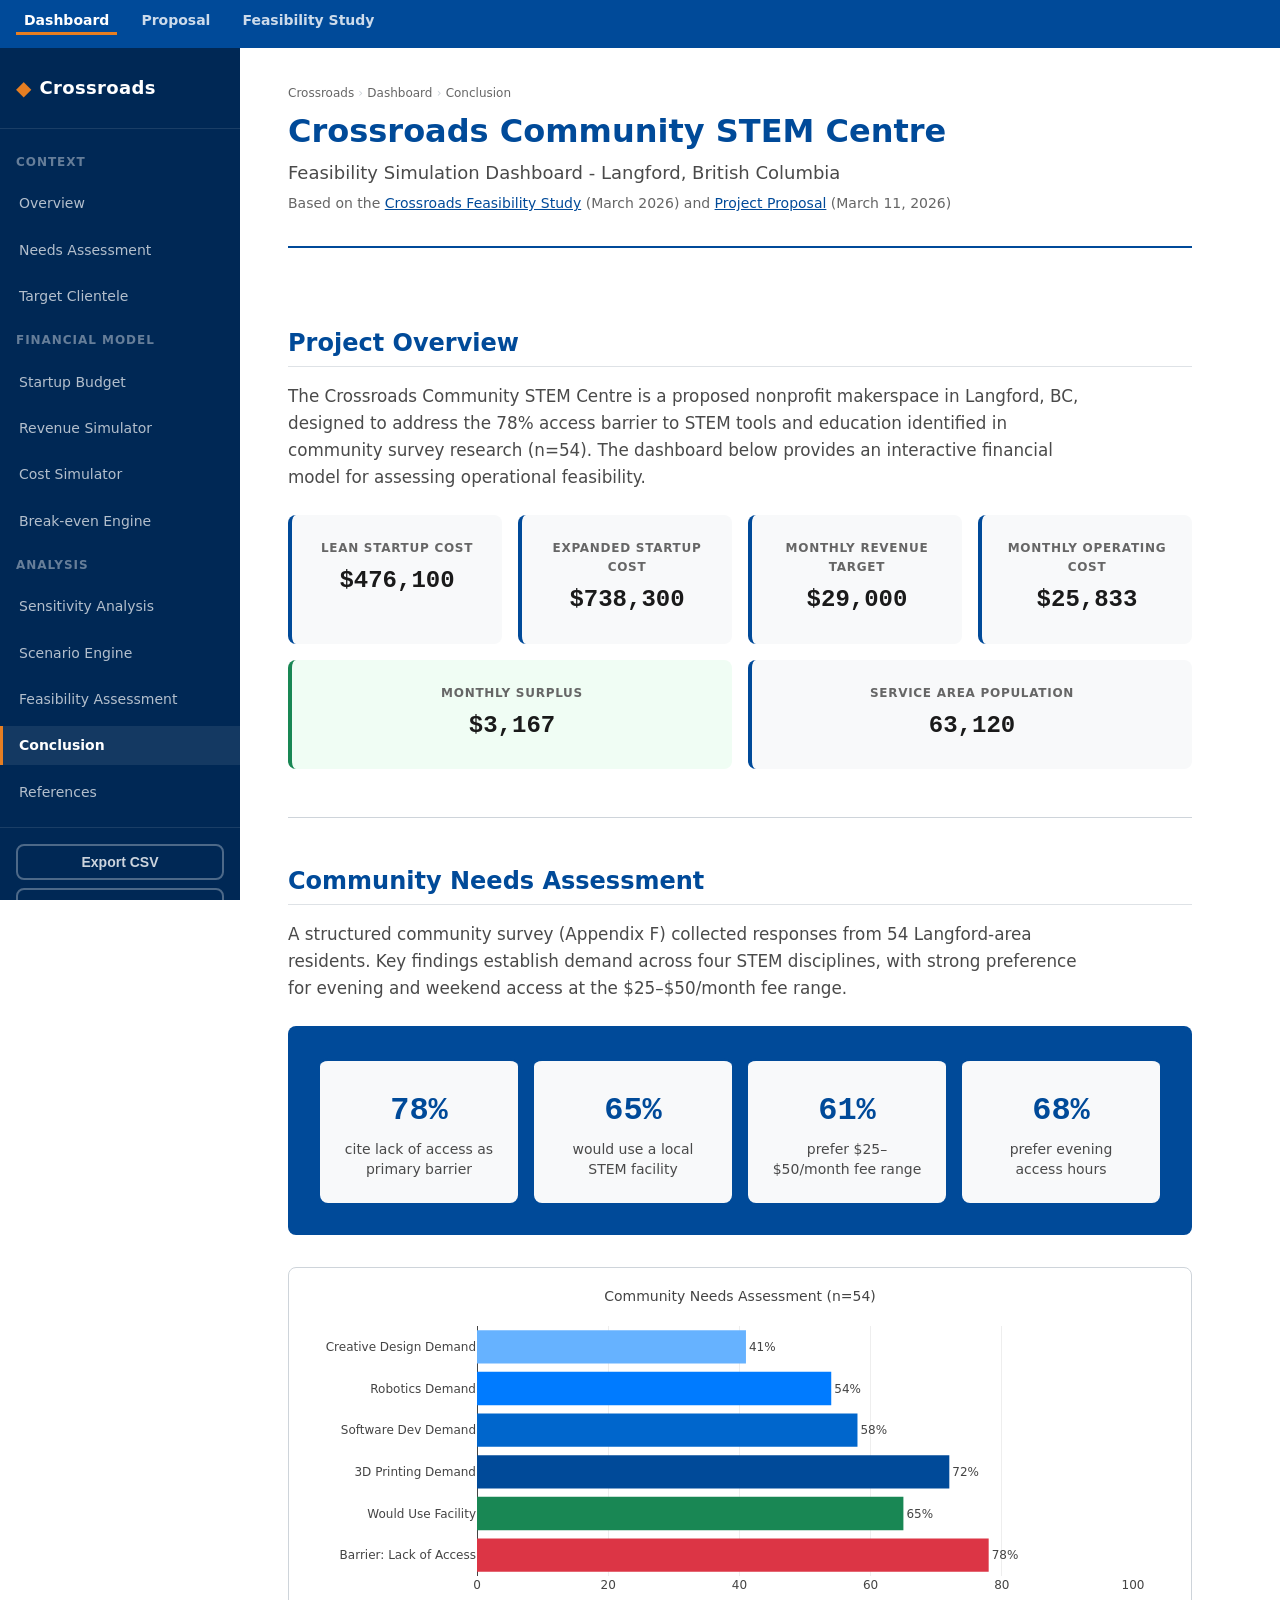
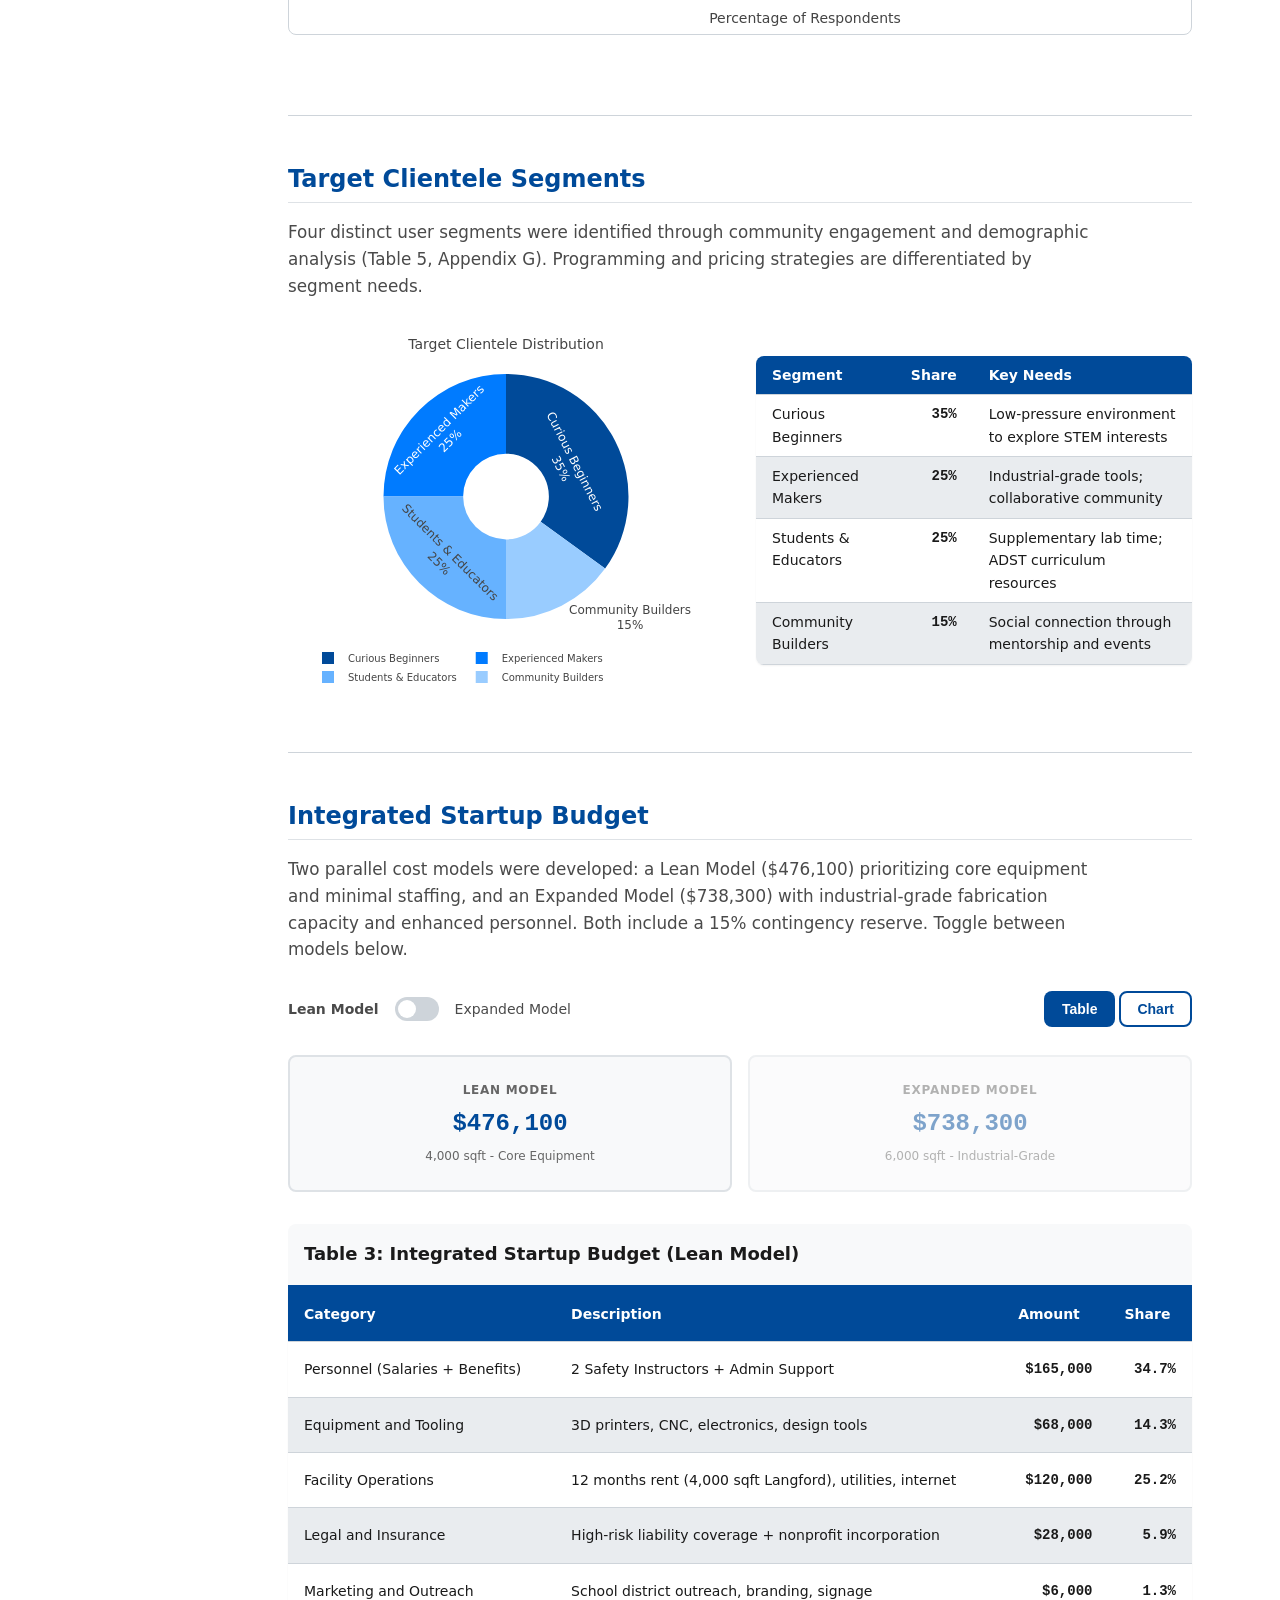
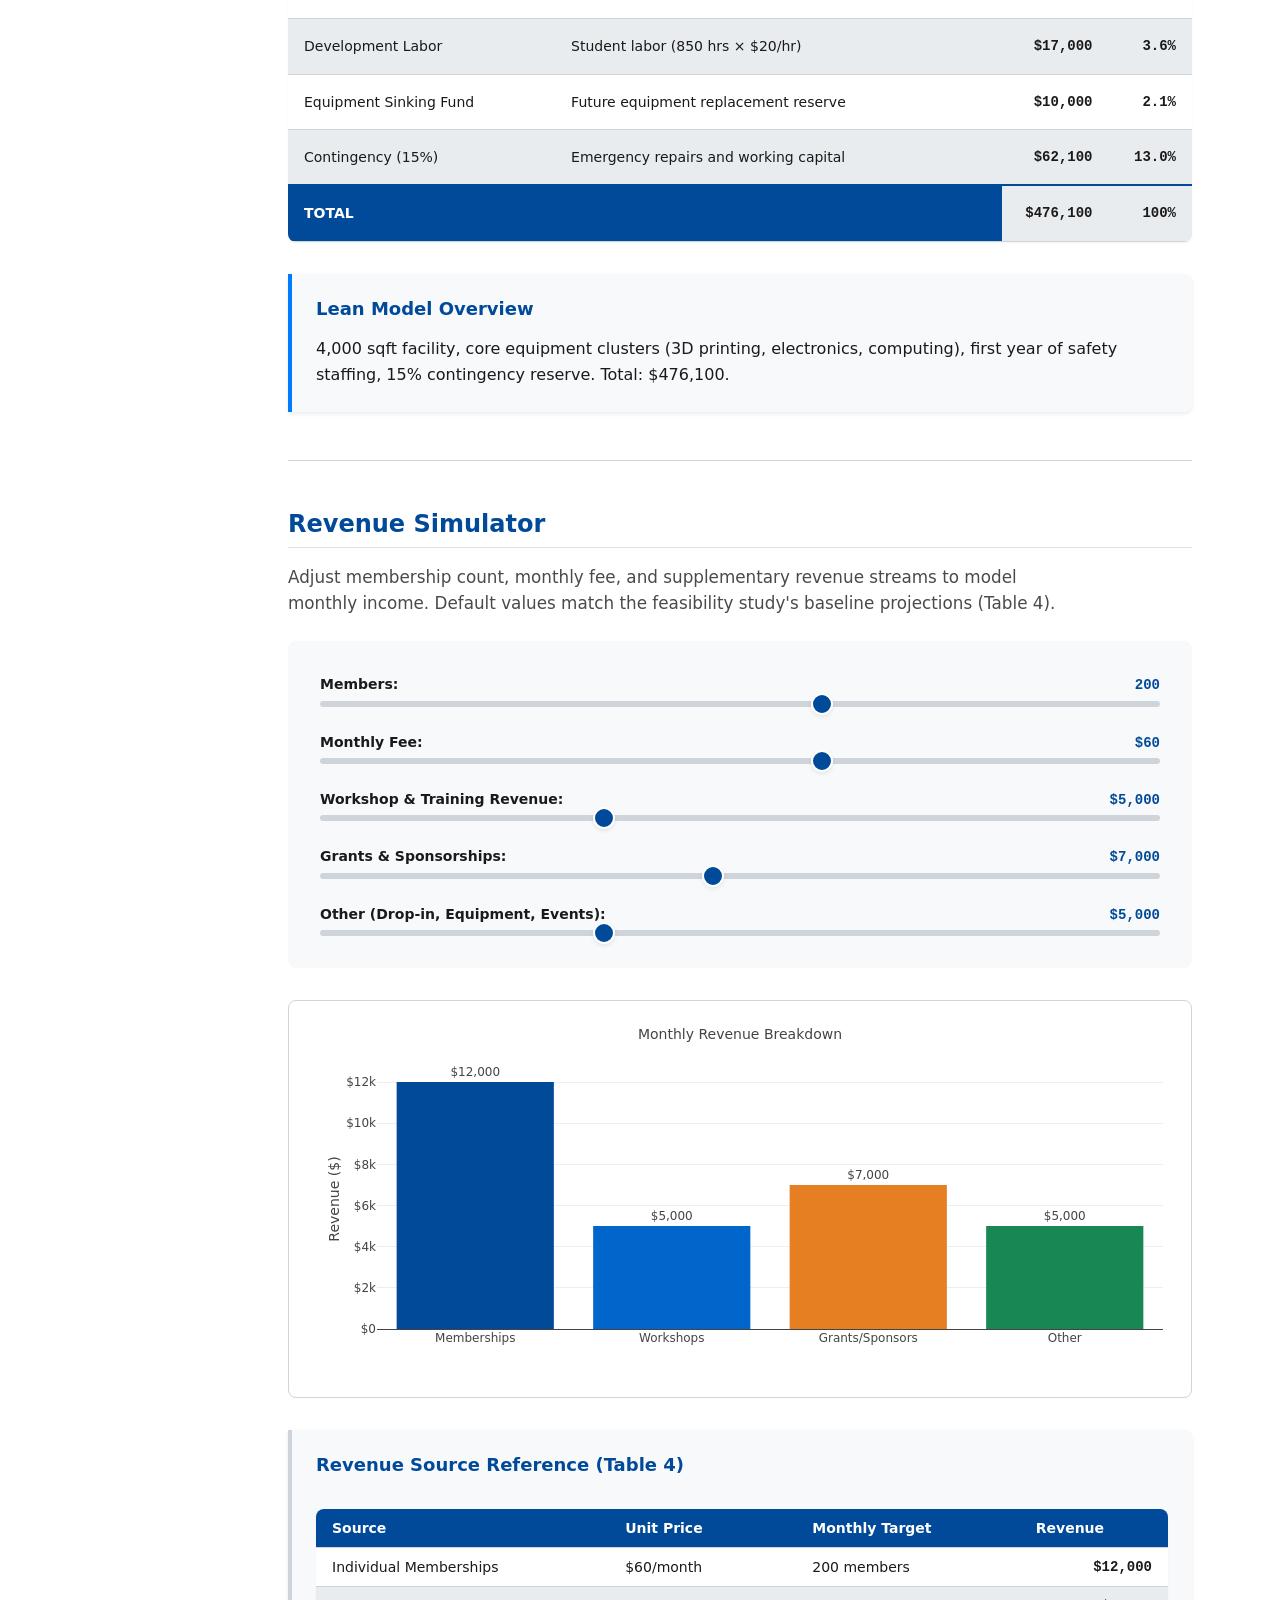
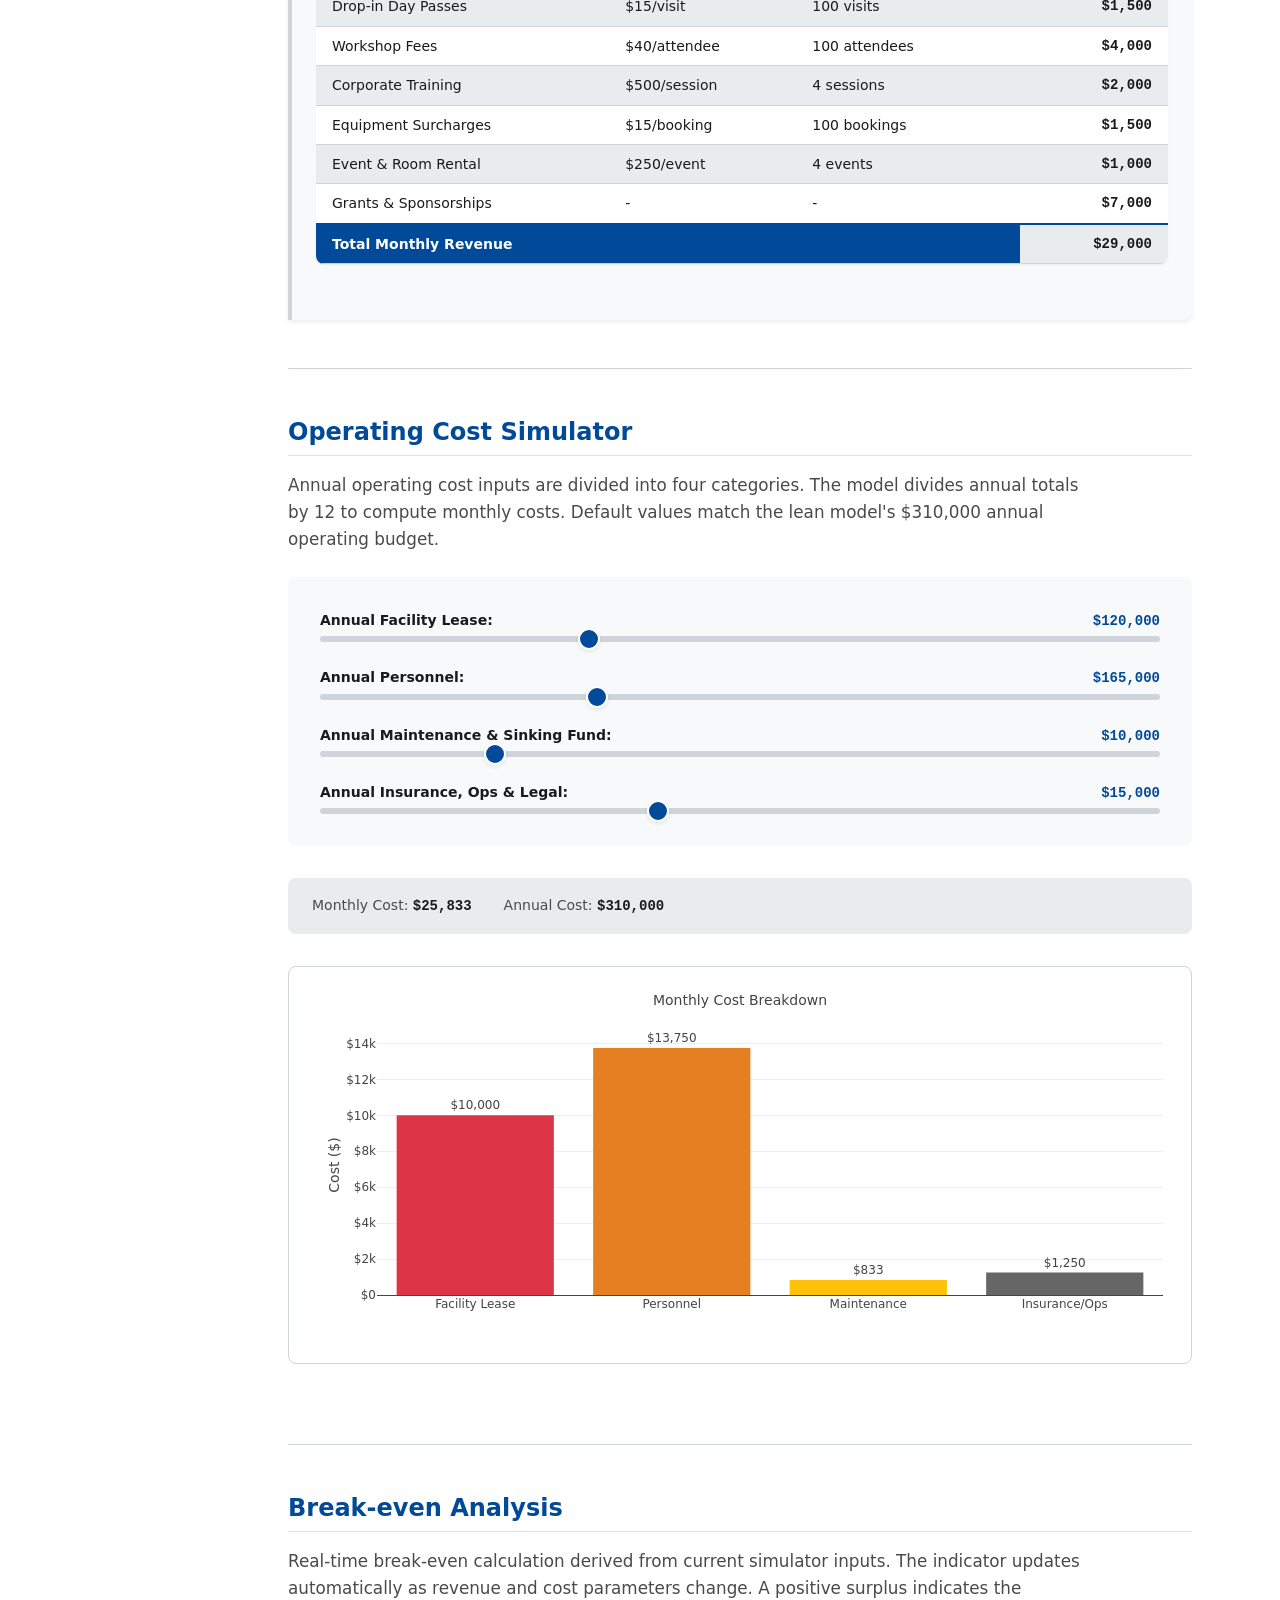
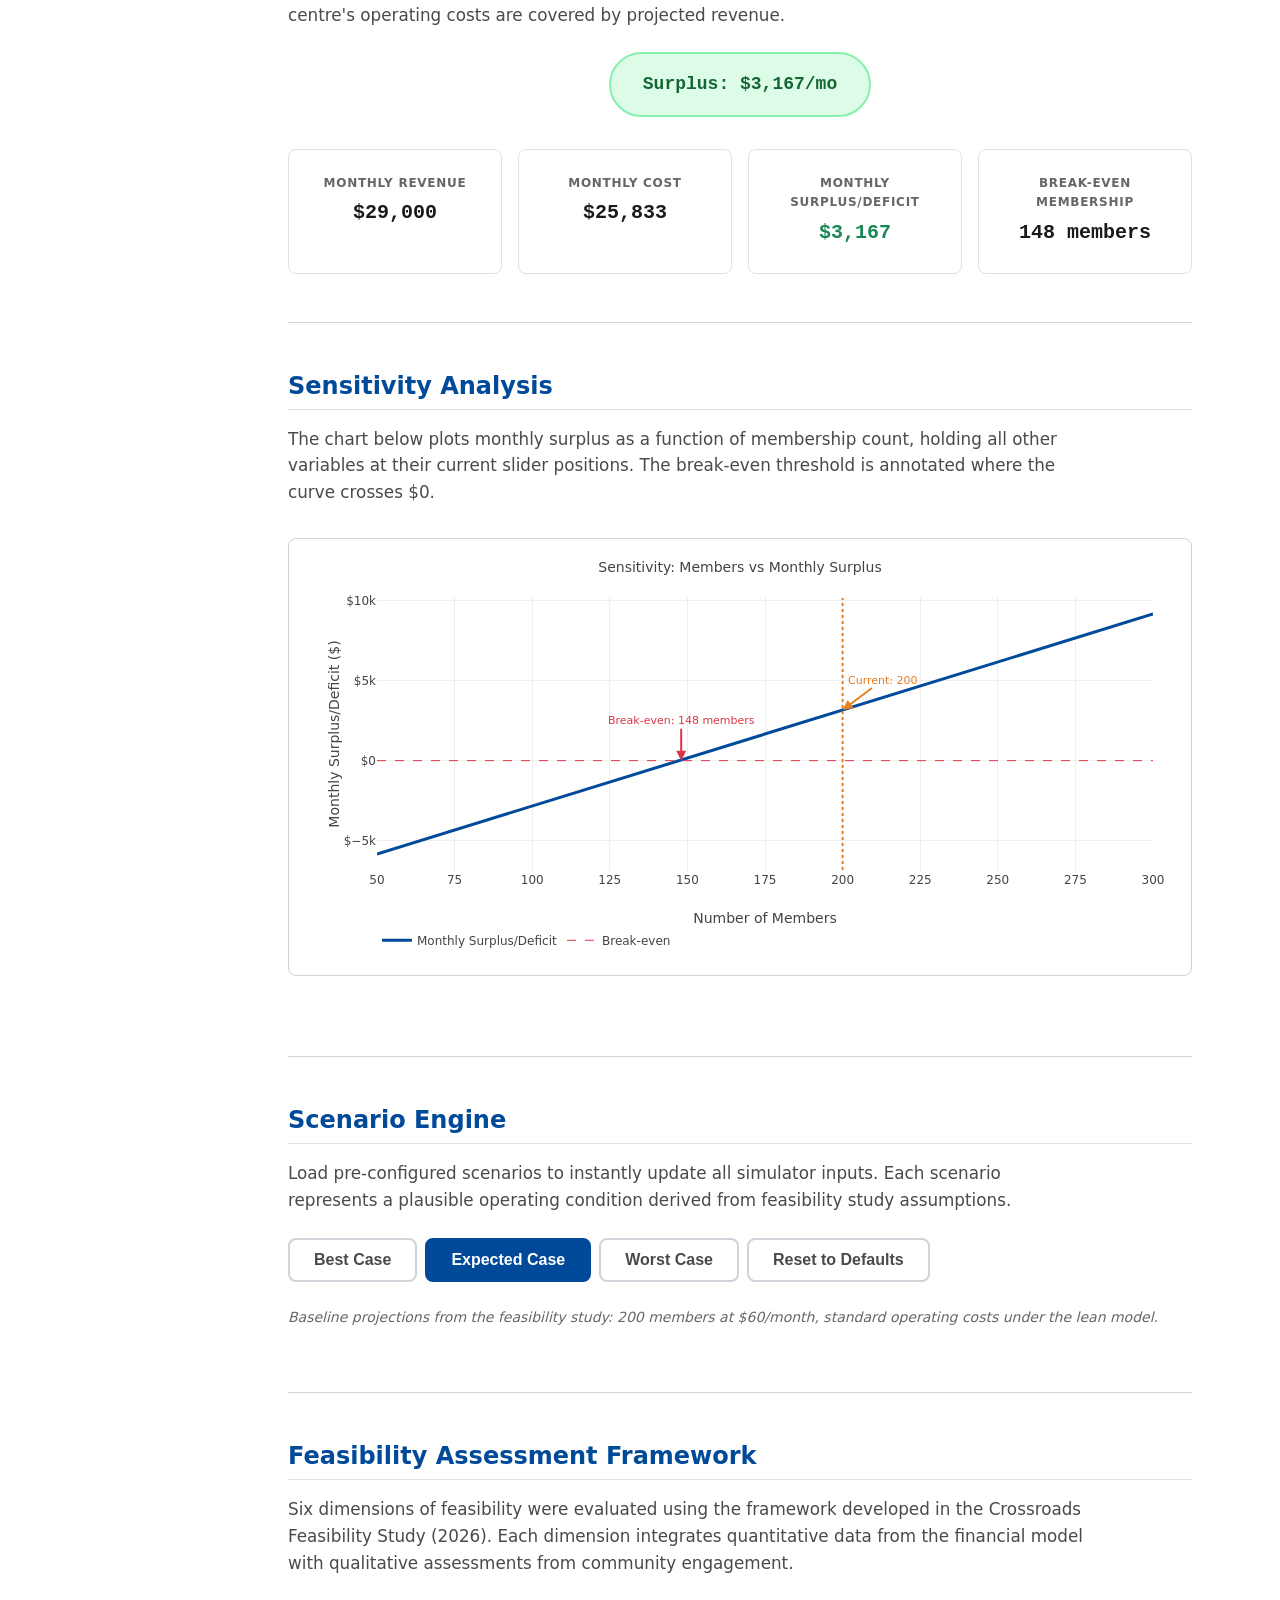
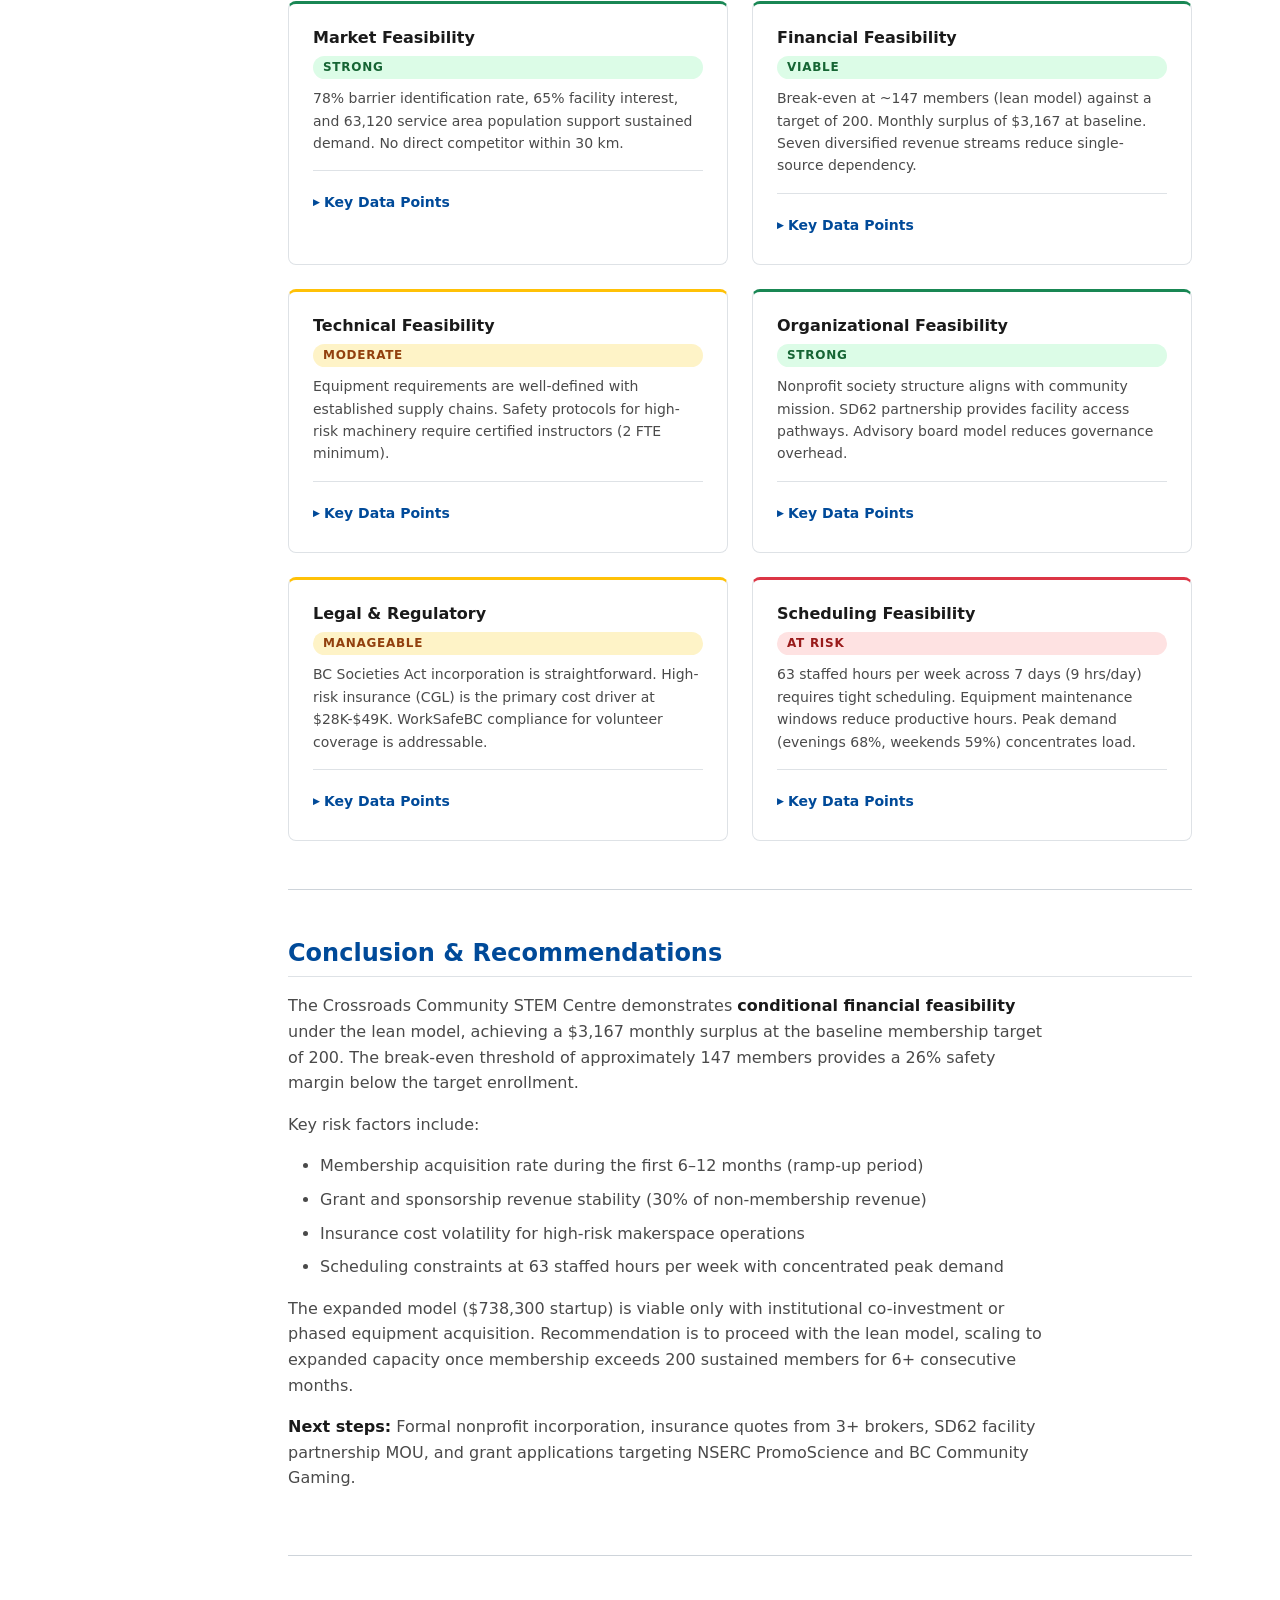
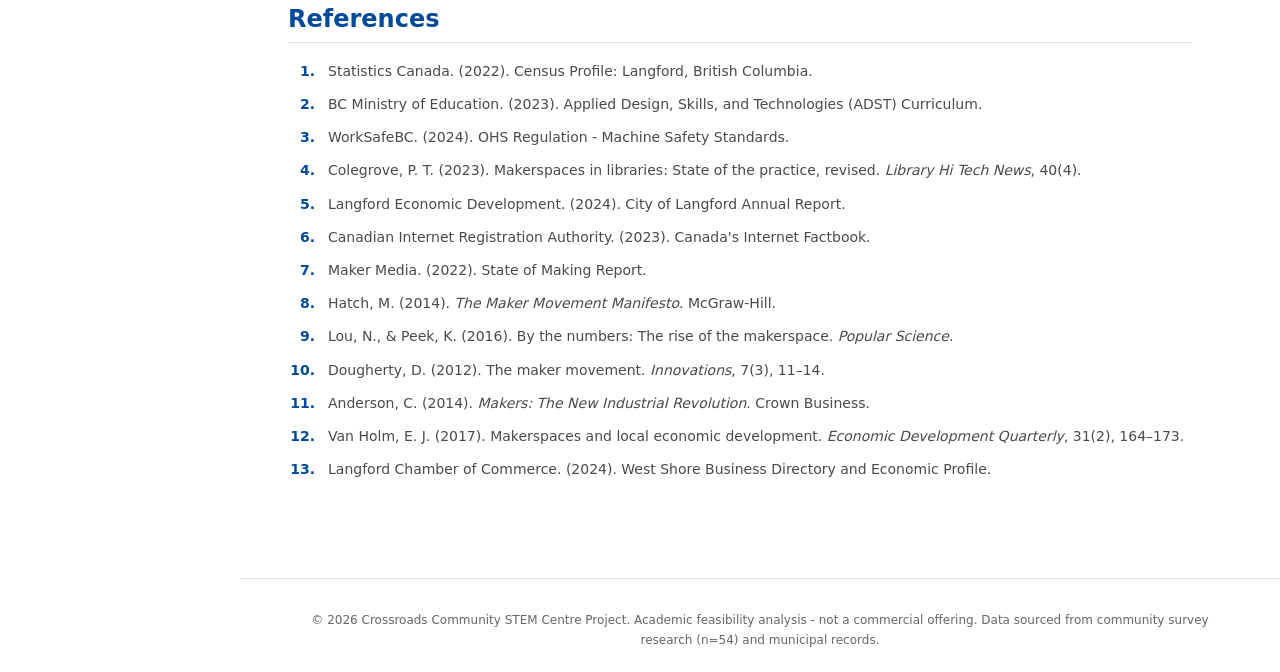
==== commit 7873e2a4: "main" ====
--- a/index.html
+++ b/index.html
@@ -1,2 +1,577 @@
-<html><head><meta content="text/html; charset=UTF-8" http-equiv="content-type"><style type="text/css">@import url(https://themes.googleusercontent.com/fonts/css?kit=iMc4-4exjgqA-toZgqqJBapXv4aEsWUJfLHj8vTDOv6sKTypj6oMABt6aLc3fm-oS8WuZCZU7xsrLLn8Eq5Dllll7szA_gjBFRwwth-OR18);.lst-kix_hqeaa9m8i8fg-0>li{counter-increment:lst-ctn-kix_hqeaa9m8i8fg-0}ul.lst-kix_dpzaf9ootk07-6{list-style-type:none}ul.lst-kix_dpzaf9ootk07-5{list-style-type:none}ul.lst-kix_dpzaf9ootk07-8{list-style-type:none}ul.lst-kix_dpzaf9ootk07-7{list-style-type:none}ul.lst-kix_dpzaf9ootk07-0{list-style-type:none}.lst-kix_l5lxba81u1k8-6>li{counter-increment:lst-ctn-kix_l5lxba81u1k8-6}ul.lst-kix_dpzaf9ootk07-2{list-style-type:none}ul.lst-kix_dpzaf9ootk07-1{list-style-type:none}ul.lst-kix_dpzaf9ootk07-4{list-style-type:none}.lst-kix_124k7u9tkeqr-3>li:before{content:"\0025cf   "}ul.lst-kix_dpzaf9ootk07-3{list-style-type:none}.lst-kix_124k7u9tkeqr-2>li:before{content:"\0025a0   "}.lst-kix_124k7u9tkeqr-0>li:before{content:"\002756   "}.lst-kix_124k7u9tkeqr-1>li:before{content:"\0027a2   "}.lst-kix_i79b6xyfpyk7-8>li:before{content:"\0025a0   "}.lst-kix_yoxszuge4hxe-0>li:before{content:"\002756   "}.lst-kix_yoxszuge4hxe-2>li:before{content:"\0025a0   "}.lst-kix_yoxszuge4hxe-1>li:before{content:"\0027a2   "}.lst-kix_i79b6xyfpyk7-4>li:before{content:"\0025cb   "}ol.lst-kix_l5lxba81u1k8-7.start{counter-reset:lst-ctn-kix_l5lxba81u1k8-7 0}.lst-kix_i79b6xyfpyk7-3>li:before{content:"\0025cf   "}.lst-kix_i79b6xyfpyk7-5>li:before{content:"\0025a0   "}.lst-kix_i79b6xyfpyk7-6>li:before{content:"\0025cf   "}.lst-kix_i79b6xyfpyk7-7>li:before{content:"\0025cb   "}ul.lst-kix_3ozbj470r3xc-8{list-style-type:none}ul.lst-kix_3ozbj470r3xc-6{list-style-type:none}ul.lst-kix_3ozbj470r3xc-7{list-style-type:none}ul.lst-kix_3ozbj470r3xc-4{list-style-type:none}ul.lst-kix_3ozbj470r3xc-5{list-style-type:none}ul.lst-kix_3ozbj470r3xc-2{list-style-type:none}ul.lst-kix_3ozbj470r3xc-3{list-style-type:none}ul.lst-kix_3ozbj470r3xc-0{list-style-type:none}ul.lst-kix_3ozbj470r3xc-1{list-style-type:none}ol.lst-kix_hqeaa9m8i8fg-3.start{counter-reset:lst-ctn-kix_hqeaa9m8i8fg-3 0}ul.lst-kix_5pikrdoc0f0o-3{list-style-type:none}ul.lst-kix_5pikrdoc0f0o-4{list-style-type:none}ul.lst-kix_5pikrdoc0f0o-1{list-style-type:none}.lst-kix_i79b6xyfpyk7-0>li:before{content:"\0025cf   "}.lst-kix_i79b6xyfpyk7-2>li:before{content:"\0025a0   "}ul.lst-kix_5pikrdoc0f0o-2{list-style-type:none}ul.lst-kix_5pikrdoc0f0o-7{list-style-type:none}ul.lst-kix_5pikrdoc0f0o-8{list-style-type:none}ul.lst-kix_5pikrdoc0f0o-5{list-style-type:none}.lst-kix_i79b6xyfpyk7-1>li:before{content:"\0025cb   "}ul.lst-kix_5pikrdoc0f0o-6{list-style-type:none}ol.lst-kix_l5lxba81u1k8-0.start{counter-reset:lst-ctn-kix_l5lxba81u1k8-0 0}ul.lst-kix_5pikrdoc0f0o-0{list-style-type:none}ul.lst-kix_me5ifxpfpbth-8{list-style-type:none}ul.lst-kix_me5ifxpfpbth-7{list-style-type:none}ul.lst-kix_golewty7m980-0{list-style-type:none}ul.lst-kix_golewty7m980-2{list-style-type:none}ul.lst-kix_golewty7m980-1{list-style-type:none}ul.lst-kix_golewty7m980-4{list-style-type:none}ul.lst-kix_golewty7m980-3{list-style-type:none}ul.lst-kix_golewty7m980-6{list-style-type:none}ul.lst-kix_golewty7m980-5{list-style-type:none}ul.lst-kix_golewty7m980-8{list-style-type:none}.lst-kix_l5lxba81u1k8-3>li:before{content:"" counter(lst-ctn-kix_l5lxba81u1k8-3,decimal) ". "}ul.lst-kix_golewty7m980-7{list-style-type:none}ol.lst-kix_hqeaa9m8i8fg-8.start{counter-reset:lst-ctn-kix_hqeaa9m8i8fg-8 0}.lst-kix_l5lxba81u1k8-1>li:before{content:"" counter(lst-ctn-kix_l5lxba81u1k8-1,lower-latin) ". "}.lst-kix_hqeaa9m8i8fg-4>li{counter-increment:lst-ctn-kix_hqeaa9m8i8fg-4}.lst-kix_l5lxba81u1k8-7>li:before{content:"" counter(lst-ctn-kix_l5lxba81u1k8-7,lower-latin) ". "}ol.lst-kix_hqeaa9m8i8fg-5.start{counter-reset:lst-ctn-kix_hqeaa9m8i8fg-5 0}.lst-kix_l5lxba81u1k8-5>li:before{content:"" counter(lst-ctn-kix_l5lxba81u1k8-5,lower-roman) ". "}.lst-kix_yoxszuge4hxe-3>li:before{content:"\0025cf   "}.lst-kix_me5ifxpfpbth-5>li:before{content:"\0027a2   "}.lst-kix_hqeaa9m8i8fg-3>li{counter-increment:lst-ctn-kix_hqeaa9m8i8fg-3}.lst-kix_me5ifxpfpbth-3>li:before{content:"\0025cf   "}.lst-kix_me5ifxpfpbth-7>li:before{content:"\0025cf   "}.lst-kix_yoxszuge4hxe-5>li:before{content:"\0027a2   "}.lst-kix_me5ifxpfpbth-1>li:before{content:"\0027a2   "}.lst-kix_mbsesshd9umi-4>li:before{content:"\0025cb   "}.lst-kix_yoxszuge4hxe-7>li:before{content:"\0025cf   "}ol.lst-kix_hqeaa9m8i8fg-8{list-style-type:none}ol.lst-kix_hqeaa9m8i8fg-7{list-style-type:none}.lst-kix_124k7u9tkeqr-5>li:before{content:"\0027a2   "}.lst-kix_z0kgetwke2bl-3>li:before{content:"\0025cf   "}ol.lst-kix_hqeaa9m8i8fg-2{list-style-type:none}.lst-kix_mbsesshd9umi-6>li:before{content:"\0025cf   "}ol.lst-kix_hqeaa9m8i8fg-1{list-style-type:none}ol.lst-kix_hqeaa9m8i8fg-0{list-style-type:none}ol.lst-kix_hqeaa9m8i8fg-6{list-style-type:none}.lst-kix_mbsesshd9umi-8>li:before{content:"\0025a0   "}ol.lst-kix_hqeaa9m8i8fg-5{list-style-type:none}ol.lst-kix_hqeaa9m8i8fg-4{list-style-type:none}.lst-kix_124k7u9tkeqr-7>li:before{content:"\0025cf   "}ol.lst-kix_hqeaa9m8i8fg-3{list-style-type:none}.lst-kix_z0kgetwke2bl-1>li:before{content:"\0027a2   "}.lst-kix_no8kud4dikxw-0>li:before{content:"\002756   "}.lst-kix_no8kud4dikxw-4>li:before{content:"\0025c6   "}.lst-kix_3ozbj470r3xc-3>li:before{content:"\0025cf   "}.lst-kix_3ozbj470r3xc-1>li:before{content:"\0027a2   "}.lst-kix_no8kud4dikxw-2>li:before{content:"\0025a0   "}.lst-kix_mbsesshd9umi-2>li:before{content:"\0025a0   "}.lst-kix_3ozbj470r3xc-7>li:before{content:"\0025cf   "}ul.lst-kix_bv42os9yaqdu-1{list-style-type:none}ul.lst-kix_bv42os9yaqdu-0{list-style-type:none}.lst-kix_nx6961b2s3hm-8>li:before{content:"\0025c6   "}.lst-kix_no8kud4dikxw-8>li:before{content:"\0025c6   "}ul.lst-kix_bv42os9yaqdu-7{list-style-type:none}ul.lst-kix_bv42os9yaqdu-6{list-style-type:none}ul.lst-kix_bv42os9yaqdu-8{list-style-type:none}.lst-kix_3ozbj470r3xc-5>li:before{content:"\0027a2   "}ul.lst-kix_bv42os9yaqdu-3{list-style-type:none}.lst-kix_mbsesshd9umi-0>li:before{content:"\0025cf   "}ul.lst-kix_bv42os9yaqdu-2{list-style-type:none}ul.lst-kix_bv42os9yaqdu-5{list-style-type:none}.lst-kix_no8kud4dikxw-6>li:before{content:"\0025a0   "}ul.lst-kix_bv42os9yaqdu-4{list-style-type:none}.lst-kix_nx6961b2s3hm-2>li:before{content:"\0025a0   "}.lst-kix_l5lxba81u1k8-5>li{counter-increment:lst-ctn-kix_l5lxba81u1k8-5}.lst-kix_gg8793vfq7zc-6>li:before{content:"\0025a0   "}.lst-kix_nx6961b2s3hm-1>li:before{content:"\0027a2   "}.lst-kix_nx6961b2s3hm-5>li:before{content:"\0027a2   "}.lst-kix_nx6961b2s3hm-6>li:before{content:"\0025a0   "}.lst-kix_gg8793vfq7zc-5>li:before{content:"\0027a2   "}ul.lst-kix_irusxyyx2sa4-1{list-style-type:none}ul.lst-kix_irusxyyx2sa4-0{list-style-type:none}.lst-kix_hqeaa9m8i8fg-7>li:before{content:"" counter(lst-ctn-kix_hqeaa9m8i8fg-7,lower-latin) ". "}ul.lst-kix_irusxyyx2sa4-3{list-style-type:none}ul.lst-kix_irusxyyx2sa4-2{list-style-type:none}.lst-kix_hqeaa9m8i8fg-6>li:before{content:"" counter(lst-ctn-kix_hqeaa9m8i8fg-6,decimal) ". "}ul.lst-kix_irusxyyx2sa4-5{list-style-type:none}ul.lst-kix_irusxyyx2sa4-4{list-style-type:none}ol.lst-kix_hqeaa9m8i8fg-1.start{counter-reset:lst-ctn-kix_hqeaa9m8i8fg-1 0}.lst-kix_irusxyyx2sa4-7>li:before{content:"\0025cf   "}.lst-kix_62b8q9b6mq1j-2>li:before{content:"\0025a0   "}.lst-kix_62b8q9b6mq1j-3>li:before{content:"\0025cf   "}.lst-kix_x4rkzkti6q81-2>li:before{content:"\0025a0   "}.lst-kix_x4rkzkti6q81-3>li:before{content:"\0025cf   "}.lst-kix_irusxyyx2sa4-3>li:before{content:"\0025cf   "}.lst-kix_irusxyyx2sa4-2>li:before{content:"\0025a0   "}.lst-kix_z0kgetwke2bl-5>li:before{content:"\0027a2   "}.lst-kix_x4rkzkti6q81-6>li:before{content:"\0025a0   "}.lst-kix_x4rkzkti6q81-7>li:before{content:"\0025cf   "}.lst-kix_l5lxba81u1k8-3>li{counter-increment:lst-ctn-kix_l5lxba81u1k8-3}.lst-kix_gg8793vfq7zc-1>li:before{content:"\0027a2   "}.lst-kix_z0kgetwke2bl-6>li:before{content:"\0025a0   "}.lst-kix_hqeaa9m8i8fg-1>li{counter-increment:lst-ctn-kix_hqeaa9m8i8fg-1}.lst-kix_gg8793vfq7zc-2>li:before{content:"\0025a0   "}.lst-kix_hqeaa9m8i8fg-3>li:before{content:"" counter(lst-ctn-kix_hqeaa9m8i8fg-3,decimal) ". "}.lst-kix_hqeaa9m8i8fg-2>li:before{content:"" counter(lst-ctn-kix_hqeaa9m8i8fg-2,lower-roman) ". "}.lst-kix_irusxyyx2sa4-6>li:before{content:"\0025a0   "}.lst-kix_golewty7m980-5>li:before{content:"\0025a0   "}ol.lst-kix_hqeaa9m8i8fg-2.start{counter-reset:lst-ctn-kix_hqeaa9m8i8fg-2 0}.lst-kix_golewty7m980-6>li:before{content:"\0025cf   "}.lst-kix_golewty7m980-1>li:before{content:"\0025cb   "}.lst-kix_golewty7m980-2>li:before{content:"\0025a0   "}.lst-kix_l5lxba81u1k8-1>li{counter-increment:lst-ctn-kix_l5lxba81u1k8-1}ul.lst-kix_irusxyyx2sa4-7{list-style-type:none}ul.lst-kix_irusxyyx2sa4-6{list-style-type:none}ul.lst-kix_irusxyyx2sa4-8{list-style-type:none}ul.lst-kix_me5ifxpfpbth-4{list-style-type:none}ul.lst-kix_me5ifxpfpbth-3{list-style-type:none}ul.lst-kix_me5ifxpfpbth-6{list-style-type:none}ul.lst-kix_me5ifxpfpbth-5{list-style-type:none}ul.lst-kix_me5ifxpfpbth-0{list-style-type:none}ul.lst-kix_me5ifxpfpbth-2{list-style-type:none}.lst-kix_hqeaa9m8i8fg-8>li{counter-increment:lst-ctn-kix_hqeaa9m8i8fg-8}ul.lst-kix_me5ifxpfpbth-1{list-style-type:none}.lst-kix_lwkhjyu82b3m-0>li:before{content:"\002756   "}ol.lst-kix_l5lxba81u1k8-2.start{counter-reset:lst-ctn-kix_l5lxba81u1k8-2 0}.lst-kix_xvpbnzw8u4bi-3>li:before{content:"\0025cf   "}.lst-kix_xvpbnzw8u4bi-7>li:before{content:"\0025cf   "}.lst-kix_dk6vdfu017c1-0>li:before{content:"\0025cf   "}.lst-kix_hqeaa9m8i8fg-6>li{counter-increment:lst-ctn-kix_hqeaa9m8i8fg-6}ul.lst-kix_i79b6xyfpyk7-7{list-style-type:none}ul.lst-kix_i79b6xyfpyk7-6{list-style-type:none}.lst-kix_bv42os9yaqdu-4>li:before{content:"\0025cb   "}.lst-kix_5pikrdoc0f0o-2>li:before{content:"\0025a0   "}ul.lst-kix_i79b6xyfpyk7-8{list-style-type:none}ul.lst-kix_ersa1g6d4g8i-5{list-style-type:none}ul.lst-kix_ersa1g6d4g8i-4{list-style-type:none}ul.lst-kix_ersa1g6d4g8i-3{list-style-type:none}ul.lst-kix_ersa1g6d4g8i-2{list-style-type:none}ul.lst-kix_ersa1g6d4g8i-1{list-style-type:none}ul.lst-kix_ersa1g6d4g8i-0{list-style-type:none}.lst-kix_dk6vdfu017c1-4>li:before{content:"\0025cb   "}.lst-kix_bv42os9yaqdu-8>li:before{content:"\0025a0   "}ul.lst-kix_ersa1g6d4g8i-8{list-style-type:none}ul.lst-kix_ersa1g6d4g8i-7{list-style-type:none}.lst-kix_5pikrdoc0f0o-6>li:before{content:"\0025a0   "}ul.lst-kix_ersa1g6d4g8i-6{list-style-type:none}ul.lst-kix_yoxszuge4hxe-0{list-style-type:none}.lst-kix_l5lxba81u1k8-2>li:before{content:"" counter(lst-ctn-kix_l5lxba81u1k8-2,lower-roman) ". "}ul.lst-kix_yoxszuge4hxe-1{list-style-type:none}ul.lst-kix_yoxszuge4hxe-2{list-style-type:none}ul.lst-kix_yoxszuge4hxe-3{list-style-type:none}ul.lst-kix_yoxszuge4hxe-4{list-style-type:none}ul.lst-kix_yoxszuge4hxe-5{list-style-type:none}ul.lst-kix_i79b6xyfpyk7-3{list-style-type:none}ol.lst-kix_l5lxba81u1k8-5.start{counter-reset:lst-ctn-kix_l5lxba81u1k8-5 0}.lst-kix_lwkhjyu82b3m-8>li:before{content:"\0025c6   "}ul.lst-kix_i79b6xyfpyk7-2{list-style-type:none}ul.lst-kix_i79b6xyfpyk7-5{list-style-type:none}ul.lst-kix_i79b6xyfpyk7-4{list-style-type:none}ul.lst-kix_i79b6xyfpyk7-1{list-style-type:none}ul.lst-kix_i79b6xyfpyk7-0{list-style-type:none}ul.lst-kix_yoxszuge4hxe-6{list-style-type:none}.lst-kix_lwkhjyu82b3m-4>li:before{content:"\0025c6   "}ul.lst-kix_yoxszuge4hxe-7{list-style-type:none}ul.lst-kix_yoxszuge4hxe-8{list-style-type:none}.lst-kix_l5lxba81u1k8-6>li:before{content:"" counter(lst-ctn-kix_l5lxba81u1k8-6,decimal) ". "}.lst-kix_yoxszuge4hxe-4>li:before{content:"\0025c6   "}.lst-kix_l5lxba81u1k8-8>li{counter-increment:lst-ctn-kix_l5lxba81u1k8-8}.lst-kix_me5ifxpfpbth-6>li:before{content:"\0025a0   "}.lst-kix_dpzaf9ootk07-3>li:before{content:"\0025cf   "}.lst-kix_dpzaf9ootk07-7>li:before{content:"\0025cf   "}.lst-kix_me5ifxpfpbth-2>li:before{content:"\0025a0   "}.lst-kix_yoxszuge4hxe-8>li:before{content:"\0025c6   "}.lst-kix_mbsesshd9umi-5>li:before{content:"\0025a0   "}ol.lst-kix_l5lxba81u1k8-4.start{counter-reset:lst-ctn-kix_l5lxba81u1k8-4 0}.lst-kix_nmb7wk4z7b4y-6>li:before{content:"\0025a0   "}.lst-kix_124k7u9tkeqr-6>li:before{content:"\0025a0   "}.lst-kix_9v4o29g512pa-0>li:before{content:"\002756   "}.lst-kix_z0kgetwke2bl-2>li:before{content:"\0025a0   "}.lst-kix_no8kud4dikxw-1>li:before{content:"\0027a2   "}ul.lst-kix_x4rkzkti6q81-1{list-style-type:none}.lst-kix_62b8q9b6mq1j-6>li:before{content:"\0025a0   "}ul.lst-kix_x4rkzkti6q81-0{list-style-type:none}.lst-kix_nn2hfpgjn3g3-1>li:before{content:"\0027a2   "}.lst-kix_3ozbj470r3xc-0>li:before{content:"\002756   "}.lst-kix_nmb7wk4z7b4y-2>li:before{content:"\0025a0   "}.lst-kix_nn2hfpgjn3g3-5>li:before{content:"\0027a2   "}ol.lst-kix_l5lxba81u1k8-3.start{counter-reset:lst-ctn-kix_l5lxba81u1k8-3 0}ol.lst-kix_hqeaa9m8i8fg-0.start{counter-reset:lst-ctn-kix_hqeaa9m8i8fg-0 0}.lst-kix_9v4o29g512pa-4>li:before{content:"\0025c6   "}.lst-kix_mbsesshd9umi-1>li:before{content:"\0025cb   "}.lst-kix_3ozbj470r3xc-8>li:before{content:"\0025c6   "}.lst-kix_3ozbj470r3xc-4>li:before{content:"\0025c6   "}.lst-kix_no8kud4dikxw-5>li:before{content:"\0027a2   "}ul.lst-kix_x4rkzkti6q81-8{list-style-type:none}.lst-kix_9v4o29g512pa-8>li:before{content:"\0025c6   "}ul.lst-kix_x4rkzkti6q81-7{list-style-type:none}ul.lst-kix_x4rkzkti6q81-6{list-style-type:none}ul.lst-kix_x4rkzkti6q81-5{list-style-type:none}ul.lst-kix_x4rkzkti6q81-4{list-style-type:none}ul.lst-kix_x4rkzkti6q81-3{list-style-type:none}ul.lst-kix_x4rkzkti6q81-2{list-style-type:none}ol.lst-kix_hqeaa9m8i8fg-4.start{counter-reset:lst-ctn-kix_hqeaa9m8i8fg-4 0}.lst-kix_ersa1g6d4g8i-8>li:before{content:"\0025c6   "}ol.lst-kix_l5lxba81u1k8-6.start{counter-reset:lst-ctn-kix_l5lxba81u1k8-6 0}.lst-kix_ersa1g6d4g8i-5>li:before{content:"\0027a2   "}.lst-kix_ersa1g6d4g8i-6>li:before{content:"\0025a0   "}.lst-kix_ersa1g6d4g8i-7>li:before{content:"\0025cf   "}.lst-kix_oq7z3ki60chl-5>li:before{content:"\0025a0   "}.lst-kix_oq7z3ki60chl-7>li:before{content:"\0025cb   "}ol.lst-kix_l5lxba81u1k8-1.start{counter-reset:lst-ctn-kix_l5lxba81u1k8-1 0}.lst-kix_oq7z3ki60chl-4>li:before{content:"\0025cb   "}.lst-kix_oq7z3ki60chl-8>li:before{content:"\0025a0   "}.lst-kix_oq7z3ki60chl-6>li:before{content:"\0025cf   "}.lst-kix_oq7z3ki60chl-0>li:before{content:"\0025cf   "}.lst-kix_oq7z3ki60chl-2>li:before{content:"\0025a0   "}.lst-kix_oq7z3ki60chl-1>li:before{content:"\0025cb   "}.lst-kix_oq7z3ki60chl-3>li:before{content:"\0025cf   "}.lst-kix_4xm14q2bbu0g-0>li:before{content:"\002756   "}.lst-kix_4xm14q2bbu0g-1>li:before{content:"\0027a2   "}.lst-kix_4xm14q2bbu0g-2>li:before{content:"\0025a0   "}.lst-kix_4xm14q2bbu0g-3>li:before{content:"\0025cf   "}.lst-kix_4xm14q2bbu0g-4>li:before{content:"\0025c6   "}.lst-kix_4xm14q2bbu0g-5>li:before{content:"\0027a2   "}.lst-kix_204s4z9y2527-4>li:before{content:"\0025c6   "}.lst-kix_204s4z9y2527-3>li:before{content:"\0025cf   "}.lst-kix_204s4z9y2527-1>li:before{content:"\0027a2   "}ul.lst-kix_nmb7wk4z7b4y-1{list-style-type:none}ul.lst-kix_nmb7wk4z7b4y-2{list-style-type:none}.lst-kix_204s4z9y2527-0>li:before{content:"\002756   "}.lst-kix_204s4z9y2527-2>li:before{content:"\0025a0   "}ul.lst-kix_nmb7wk4z7b4y-0{list-style-type:none}ul.lst-kix_xvpbnzw8u4bi-4{list-style-type:none}ul.lst-kix_xvpbnzw8u4bi-5{list-style-type:none}.lst-kix_ersa1g6d4g8i-0>li:before{content:"\002756   "}.lst-kix_ersa1g6d4g8i-1>li:before{content:"\0027a2   "}ul.lst-kix_xvpbnzw8u4bi-2{list-style-type:none}ul.lst-kix_nmb7wk4z7b4y-7{list-style-type:none}ul.lst-kix_no8kud4dikxw-0{list-style-type:none}ul.lst-kix_xvpbnzw8u4bi-3{list-style-type:none}ul.lst-kix_nmb7wk4z7b4y-8{list-style-type:none}ul.lst-kix_no8kud4dikxw-1{list-style-type:none}ul.lst-kix_xvpbnzw8u4bi-0{list-style-type:none}ul.lst-kix_nmb7wk4z7b4y-5{list-style-type:none}ul.lst-kix_no8kud4dikxw-2{list-style-type:none}ul.lst-kix_xvpbnzw8u4bi-1{list-style-type:none}ul.lst-kix_nmb7wk4z7b4y-6{list-style-type:none}ul.lst-kix_no8kud4dikxw-3{list-style-type:none}ul.lst-kix_nmb7wk4z7b4y-3{list-style-type:none}ul.lst-kix_no8kud4dikxw-4{list-style-type:none}ul.lst-kix_nmb7wk4z7b4y-4{list-style-type:none}ul.lst-kix_no8kud4dikxw-5{list-style-type:none}ul.lst-kix_no8kud4dikxw-6{list-style-type:none}.lst-kix_ersa1g6d4g8i-4>li:before{content:"\0025c6   "}ul.lst-kix_no8kud4dikxw-7{list-style-type:none}ul.lst-kix_no8kud4dikxw-8{list-style-type:none}ul.lst-kix_xvpbnzw8u4bi-8{list-style-type:none}.lst-kix_dk6vdfu017c1-7>li:before{content:"\0025cb   "}.lst-kix_ersa1g6d4g8i-2>li:before{content:"\0025a0   "}.lst-kix_ersa1g6d4g8i-3>li:before{content:"\0025cf   "}ul.lst-kix_xvpbnzw8u4bi-6{list-style-type:none}.lst-kix_dk6vdfu017c1-6>li:before{content:"\0025cf   "}ul.lst-kix_xvpbnzw8u4bi-7{list-style-type:none}.lst-kix_204s4z9y2527-5>li:before{content:"\0027a2   "}.lst-kix_4xm14q2bbu0g-8>li:before{content:"\0025c6   "}.lst-kix_204s4z9y2527-6>li:before{content:"\0025a0   "}.lst-kix_204s4z9y2527-7>li:before{content:"\0025cf   "}.lst-kix_4xm14q2bbu0g-6>li:before{content:"\0025a0   "}.lst-kix_4xm14q2bbu0g-7>li:before{content:"\0025cf   "}.lst-kix_bv42os9yaqdu-1>li:before{content:"\0025cb   "}.lst-kix_dk6vdfu017c1-8>li:before{content:"\0025a0   "}.lst-kix_hqeaa9m8i8fg-2>li{counter-increment:lst-ctn-kix_hqeaa9m8i8fg-2}.lst-kix_l5lxba81u1k8-4>li{counter-increment:lst-ctn-kix_l5lxba81u1k8-4}.lst-kix_xvpbnzw8u4bi-8>li:before{content:"\0025c6   "}.lst-kix_204s4z9y2527-8>li:before{content:"\0025c6   "}.lst-kix_bv42os9yaqdu-0>li:before{content:"\0025cf   "}.lst-kix_5pikrdoc0f0o-5>li:before{content:"\0027a2   "}.lst-kix_xvpbnzw8u4bi-4>li:before{content:"\0025c6   "}.lst-kix_xvpbnzw8u4bi-6>li:before{content:"\0025a0   "}.lst-kix_bv42os9yaqdu-5>li:before{content:"\0025a0   "}.lst-kix_5pikrdoc0f0o-1>li:before{content:"\0027a2   "}.lst-kix_lwkhjyu82b3m-3>li:before{content:"\0025cf   "}.lst-kix_bv42os9yaqdu-3>li:before{content:"\0025cf   "}.lst-kix_5pikrdoc0f0o-3>li:before{content:"\0025cf   "}.lst-kix_lwkhjyu82b3m-1>li:before{content:"\0027a2   "}.lst-kix_dk6vdfu017c1-5>li:before{content:"\0025a0   "}ul.lst-kix_gg8793vfq7zc-1{list-style-type:none}ul.lst-kix_gg8793vfq7zc-2{list-style-type:none}ul.lst-kix_gg8793vfq7zc-3{list-style-type:none}ul.lst-kix_gg8793vfq7zc-4{list-style-type:none}ul.lst-kix_gg8793vfq7zc-5{list-style-type:none}ul.lst-kix_gg8793vfq7zc-6{list-style-type:none}ul.lst-kix_gg8793vfq7zc-7{list-style-type:none}ul.lst-kix_gg8793vfq7zc-8{list-style-type:none}.lst-kix_dk6vdfu017c1-1>li:before{content:"\0025cb   "}.lst-kix_xvpbnzw8u4bi-0>li:before{content:"\002756   "}.lst-kix_xvpbnzw8u4bi-2>li:before{content:"\0025a0   "}.lst-kix_dk6vdfu017c1-3>li:before{content:"\0025cf   "}.lst-kix_5pikrdoc0f0o-7>li:before{content:"\0025cf   "}.lst-kix_bv42os9yaqdu-7>li:before{content:"\0025cb   "}ul.lst-kix_gg8793vfq7zc-0{list-style-type:none}ol.lst-kix_l5lxba81u1k8-8.start{counter-reset:lst-ctn-kix_l5lxba81u1k8-8 0}.lst-kix_lwkhjyu82b3m-7>li:before{content:"\0025cf   "}.lst-kix_l5lxba81u1k8-0>li{counter-increment:lst-ctn-kix_l5lxba81u1k8-0}.lst-kix_lwkhjyu82b3m-5>li:before{content:"\0027a2   "}.lst-kix_dpzaf9ootk07-6>li:before{content:"\0025a0   "}ul.lst-kix_nx6961b2s3hm-3{list-style-type:none}ul.lst-kix_nx6961b2s3hm-2{list-style-type:none}ul.lst-kix_nx6961b2s3hm-1{list-style-type:none}ul.lst-kix_nx6961b2s3hm-0{list-style-type:none}.lst-kix_9v4o29g512pa-1>li:before{content:"\0027a2   "}.lst-kix_dpzaf9ootk07-4>li:before{content:"\0025c6   "}.lst-kix_9v4o29g512pa-3>li:before{content:"\0025cf   "}.lst-kix_nmb7wk4z7b4y-7>li:before{content:"\0025cf   "}ol.lst-kix_hqeaa9m8i8fg-6.start{counter-reset:lst-ctn-kix_hqeaa9m8i8fg-6 0}.lst-kix_dpzaf9ootk07-0>li:before{content:"\002756   "}.lst-kix_nn2hfpgjn3g3-0>li:before{content:"\002756   "}.lst-kix_dpzaf9ootk07-2>li:before{content:"\0025a0   "}.lst-kix_62b8q9b6mq1j-5>li:before{content:"\0027a2   "}.lst-kix_nn2hfpgjn3g3-2>li:before{content:"\0025a0   "}.lst-kix_nn2hfpgjn3g3-4>li:before{content:"\0025c6   "}.lst-kix_62b8q9b6mq1j-7>li:before{content:"\0025cf   "}ol.lst-kix_l5lxba81u1k8-8{list-style-type:none}.lst-kix_nmb7wk4z7b4y-3>li:before{content:"\0025cf   "}ol.lst-kix_l5lxba81u1k8-7{list-style-type:none}ol.lst-kix_l5lxba81u1k8-6{list-style-type:none}ol.lst-kix_l5lxba81u1k8-5{list-style-type:none}ol.lst-kix_l5lxba81u1k8-4{list-style-type:none}.lst-kix_nmb7wk4z7b4y-5>li:before{content:"\0027a2   "}ol.lst-kix_l5lxba81u1k8-3{list-style-type:none}ol.lst-kix_l5lxba81u1k8-2{list-style-type:none}ol.lst-kix_l5lxba81u1k8-1{list-style-type:none}ol.lst-kix_l5lxba81u1k8-0{list-style-type:none}ul.lst-kix_lwkhjyu82b3m-7{list-style-type:none}.lst-kix_9v4o29g512pa-5>li:before{content:"\0027a2   "}ul.lst-kix_lwkhjyu82b3m-8{list-style-type:none}ul.lst-kix_dk6vdfu017c1-0{list-style-type:none}ul.lst-kix_lwkhjyu82b3m-5{list-style-type:none}ul.lst-kix_lwkhjyu82b3m-6{list-style-type:none}ul.lst-kix_dk6vdfu017c1-6{list-style-type:none}ul.lst-kix_nx6961b2s3hm-7{list-style-type:none}ul.lst-kix_dk6vdfu017c1-5{list-style-type:none}ul.lst-kix_lwkhjyu82b3m-0{list-style-type:none}ul.lst-kix_nx6961b2s3hm-6{list-style-type:none}ul.lst-kix_dk6vdfu017c1-8{list-style-type:none}ul.lst-kix_nx6961b2s3hm-5{list-style-type:none}ul.lst-kix_dk6vdfu017c1-7{list-style-type:none}.lst-kix_nn2hfpgjn3g3-6>li:before{content:"\0025a0   "}.lst-kix_nn2hfpgjn3g3-8>li:before{content:"\0025c6   "}ul.lst-kix_nx6961b2s3hm-4{list-style-type:none}ul.lst-kix_dk6vdfu017c1-2{list-style-type:none}.lst-kix_nmb7wk4z7b4y-1>li:before{content:"\0027a2   "}ul.lst-kix_lwkhjyu82b3m-3{list-style-type:none}.lst-kix_dpzaf9ootk07-8>li:before{content:"\0025c6   "}.lst-kix_9v4o29g512pa-7>li:before{content:"\0025cf   "}ul.lst-kix_dk6vdfu017c1-1{list-style-type:none}ul.lst-kix_lwkhjyu82b3m-4{list-style-type:none}ul.lst-kix_dk6vdfu017c1-4{list-style-type:none}ul.lst-kix_lwkhjyu82b3m-1{list-style-type:none}ul.lst-kix_dk6vdfu017c1-3{list-style-type:none}ul.lst-kix_lwkhjyu82b3m-2{list-style-type:none}ul.lst-kix_nx6961b2s3hm-8{list-style-type:none}.lst-kix_gg8793vfq7zc-8>li:before{content:"\0025c6   "}.lst-kix_nx6961b2s3hm-3>li:before{content:"\0025cf   "}.lst-kix_gg8793vfq7zc-7>li:before{content:"\0025cf   "}.lst-kix_nx6961b2s3hm-0>li:before{content:"\002756   "}.lst-kix_nx6961b2s3hm-4>li:before{content:"\0025c6   "}ul.lst-kix_204s4z9y2527-4{list-style-type:none}.lst-kix_gg8793vfq7zc-4>li:before{content:"\0025c6   "}ul.lst-kix_204s4z9y2527-5{list-style-type:none}.lst-kix_nx6961b2s3hm-7>li:before{content:"\0025cf   "}ul.lst-kix_204s4z9y2527-2{list-style-type:none}.lst-kix_gg8793vfq7zc-3>li:before{content:"\0025cf   "}ul.lst-kix_204s4z9y2527-3{list-style-type:none}ul.lst-kix_mbsesshd9umi-6{list-style-type:none}ul.lst-kix_204s4z9y2527-0{list-style-type:none}ol.lst-kix_hqeaa9m8i8fg-7.start{counter-reset:lst-ctn-kix_hqeaa9m8i8fg-7 0}ul.lst-kix_mbsesshd9umi-7{list-style-type:none}ul.lst-kix_204s4z9y2527-1{list-style-type:none}ul.lst-kix_mbsesshd9umi-8{list-style-type:none}.lst-kix_irusxyyx2sa4-1>li:before{content:"\0027a2   "}ul.lst-kix_204s4z9y2527-8{list-style-type:none}ul.lst-kix_204s4z9y2527-6{list-style-type:none}.lst-kix_hqeaa9m8i8fg-8>li:before{content:"" counter(lst-ctn-kix_hqeaa9m8i8fg-8,lower-roman) ". "}ul.lst-kix_204s4z9y2527-7{list-style-type:none}.lst-kix_irusxyyx2sa4-0>li:before{content:"\002756   "}ul.lst-kix_4xm14q2bbu0g-0{list-style-type:none}ul.lst-kix_4xm14q2bbu0g-1{list-style-type:none}.lst-kix_62b8q9b6mq1j-4>li:before{content:"\0025c6   "}.lst-kix_x4rkzkti6q81-1>li:before{content:"\0027a2   "}.lst-kix_hqeaa9m8i8fg-0>li:before{content:"" counter(lst-ctn-kix_hqeaa9m8i8fg-0,decimal) ". "}.lst-kix_irusxyyx2sa4-4>li:before{content:"\0025c6   "}.lst-kix_irusxyyx2sa4-8>li:before{content:"\0025c6   "}.lst-kix_z0kgetwke2bl-4>li:before{content:"\0025c6   "}.lst-kix_62b8q9b6mq1j-1>li:before{content:"\0027a2   "}.lst-kix_x4rkzkti6q81-4>li:before{content:"\0025c6   "}ul.lst-kix_mbsesshd9umi-2{list-style-type:none}.lst-kix_hqeaa9m8i8fg-5>li:before{content:"" counter(lst-ctn-kix_hqeaa9m8i8fg-5,lower-roman) ". "}ul.lst-kix_nn2hfpgjn3g3-6{list-style-type:none}.lst-kix_gg8793vfq7zc-0>li:before{content:"\002756   "}ul.lst-kix_mbsesshd9umi-3{list-style-type:none}ul.lst-kix_nn2hfpgjn3g3-5{list-style-type:none}ul.lst-kix_mbsesshd9umi-4{list-style-type:none}ul.lst-kix_nn2hfpgjn3g3-8{list-style-type:none}ul.lst-kix_mbsesshd9umi-5{list-style-type:none}ul.lst-kix_nn2hfpgjn3g3-7{list-style-type:none}.lst-kix_z0kgetwke2bl-8>li:before{content:"\0025c6   "}.lst-kix_62b8q9b6mq1j-0>li:before{content:"\002756   "}.lst-kix_x4rkzkti6q81-5>li:before{content:"\0027a2   "}ul.lst-kix_mbsesshd9umi-0{list-style-type:none}.lst-kix_hqeaa9m8i8fg-4>li:before{content:"" counter(lst-ctn-kix_hqeaa9m8i8fg-4,lower-latin) ". "}ul.lst-kix_mbsesshd9umi-1{list-style-type:none}.lst-kix_z0kgetwke2bl-7>li:before{content:"\0025cf   "}.lst-kix_hqeaa9m8i8fg-1>li:before{content:"" counter(lst-ctn-kix_hqeaa9m8i8fg-1,lower-latin) ". "}ul.lst-kix_nn2hfpgjn3g3-0{list-style-type:none}.lst-kix_irusxyyx2sa4-5>li:before{content:"\0027a2   "}ul.lst-kix_nn2hfpgjn3g3-2{list-style-type:none}ul.lst-kix_nn2hfpgjn3g3-1{list-style-type:none}.lst-kix_x4rkzkti6q81-8>li:before{content:"\0025c6   "}ul.lst-kix_nn2hfpgjn3g3-4{list-style-type:none}ul.lst-kix_nn2hfpgjn3g3-3{list-style-type:none}ul.lst-kix_z0kgetwke2bl-7{list-style-type:none}ul.lst-kix_z0kgetwke2bl-8{list-style-type:none}ul.lst-kix_z0kgetwke2bl-5{list-style-type:none}.lst-kix_golewty7m980-3>li:before{content:"\0025cf   "}ul.lst-kix_z0kgetwke2bl-6{list-style-type:none}.lst-kix_golewty7m980-4>li:before{content:"\0025cb   "}.lst-kix_golewty7m980-8>li:before{content:"\0025a0   "}ul.lst-kix_62b8q9b6mq1j-2{list-style-type:none}ul.lst-kix_62b8q9b6mq1j-3{list-style-type:none}ul.lst-kix_62b8q9b6mq1j-4{list-style-type:none}.lst-kix_golewty7m980-7>li:before{content:"\0025cb   "}ul.lst-kix_62b8q9b6mq1j-5{list-style-type:none}ul.lst-kix_62b8q9b6mq1j-0{list-style-type:none}ul.lst-kix_62b8q9b6mq1j-1{list-style-type:none}ul.lst-kix_62b8q9b6mq1j-6{list-style-type:none}ul.lst-kix_62b8q9b6mq1j-7{list-style-type:none}ul.lst-kix_62b8q9b6mq1j-8{list-style-type:none}.lst-kix_golewty7m980-0>li:before{content:"\0025cf   "}ul.lst-kix_z0kgetwke2bl-0{list-style-type:none}ul.lst-kix_z0kgetwke2bl-3{list-style-type:none}ul.lst-kix_z0kgetwke2bl-4{list-style-type:none}.lst-kix_x4rkzkti6q81-0>li:before{content:"\002756   "}ul.lst-kix_z0kgetwke2bl-1{list-style-type:none}ul.lst-kix_z0kgetwke2bl-2{list-style-type:none}ul.lst-kix_9v4o29g512pa-2{list-style-type:none}ul.lst-kix_9v4o29g512pa-3{list-style-type:none}ul.lst-kix_9v4o29g512pa-4{list-style-type:none}ul.lst-kix_9v4o29g512pa-5{list-style-type:none}ul.lst-kix_9v4o29g512pa-6{list-style-type:none}ul.lst-kix_9v4o29g512pa-7{list-style-type:none}ul.lst-kix_9v4o29g512pa-8{list-style-type:none}.lst-kix_l5lxba81u1k8-7>li{counter-increment:lst-ctn-kix_l5lxba81u1k8-7}.lst-kix_hqeaa9m8i8fg-5>li{counter-increment:lst-ctn-kix_hqeaa9m8i8fg-5}.lst-kix_xvpbnzw8u4bi-5>li:before{content:"\0027a2   "}.lst-kix_bv42os9yaqdu-6>li:before{content:"\0025cf   "}.lst-kix_5pikrdoc0f0o-4>li:before{content:"\0025c6   "}.lst-kix_5pikrdoc0f0o-8>li:before{content:"\0025c6   "}.lst-kix_bv42os9yaqdu-2>li:before{content:"\0025a0   "}.lst-kix_lwkhjyu82b3m-2>li:before{content:"\0025a0   "}ul.lst-kix_9v4o29g512pa-0{list-style-type:none}ul.lst-kix_9v4o29g512pa-1{list-style-type:none}.lst-kix_xvpbnzw8u4bi-1>li:before{content:"\0027a2   "}.lst-kix_dk6vdfu017c1-2>li:before{content:"\0025a0   "}.lst-kix_l5lxba81u1k8-0>li:before{content:"" counter(lst-ctn-kix_l5lxba81u1k8-0,decimal) ". "}.lst-kix_hqeaa9m8i8fg-7>li{counter-increment:lst-ctn-kix_hqeaa9m8i8fg-7}.lst-kix_l5lxba81u1k8-8>li:before{content:"" counter(lst-ctn-kix_l5lxba81u1k8-8,lower-roman) ". "}.lst-kix_5pikrdoc0f0o-0>li:before{content:"\002756   "}.lst-kix_l5lxba81u1k8-4>li:before{content:"" counter(lst-ctn-kix_l5lxba81u1k8-4,lower-latin) ". "}.lst-kix_lwkhjyu82b3m-6>li:before{content:"\0025a0   "}.lst-kix_me5ifxpfpbth-4>li:before{content:"\0025c6   "}.lst-kix_me5ifxpfpbth-0>li:before{content:"\002756   "}.lst-kix_me5ifxpfpbth-8>li:before{content:"\0025c6   "}.lst-kix_9v4o29g512pa-2>li:before{content:"\0025a0   "}.lst-kix_yoxszuge4hxe-6>li:before{content:"\0025a0   "}.lst-kix_dpzaf9ootk07-5>li:before{content:"\0027a2   "}.lst-kix_124k7u9tkeqr-4>li:before{content:"\0025c6   "}.lst-kix_mbsesshd9umi-7>li:before{content:"\0025cb   "}.lst-kix_l5lxba81u1k8-2>li{counter-increment:lst-ctn-kix_l5lxba81u1k8-2}.lst-kix_nmb7wk4z7b4y-8>li:before{content:"\0025c6   "}.lst-kix_dpzaf9ootk07-1>li:before{content:"\0027a2   "}ul.lst-kix_4xm14q2bbu0g-4{list-style-type:none}.lst-kix_nn2hfpgjn3g3-3>li:before{content:"\0025cf   "}ul.lst-kix_4xm14q2bbu0g-5{list-style-type:none}ul.lst-kix_4xm14q2bbu0g-2{list-style-type:none}ul.lst-kix_4xm14q2bbu0g-3{list-style-type:none}.lst-kix_z0kgetwke2bl-0>li:before{content:"\002756   "}ul.lst-kix_4xm14q2bbu0g-8{list-style-type:none}.lst-kix_62b8q9b6mq1j-8>li:before{content:"\0025c6   "}ul.lst-kix_124k7u9tkeqr-7{list-style-type:none}.lst-kix_124k7u9tkeqr-8>li:before{content:"\0025c6   "}ul.lst-kix_124k7u9tkeqr-8{list-style-type:none}ul.lst-kix_4xm14q2bbu0g-6{list-style-type:none}ul.lst-kix_124k7u9tkeqr-5{list-style-type:none}ul.lst-kix_4xm14q2bbu0g-7{list-style-type:none}ul.lst-kix_124k7u9tkeqr-6{list-style-type:none}.lst-kix_no8kud4dikxw-3>li:before{content:"\0025cf   "}li.li-bullet-0:before{margin-left:-18pt;white-space:nowrap;display:inline-block;min-width:18pt}.lst-kix_3ozbj470r3xc-2>li:before{content:"\0025a0   "}.lst-kix_nmb7wk4z7b4y-4>li:before{content:"\0025c6   "}.lst-kix_mbsesshd9umi-3>li:before{content:"\0025cf   "}.lst-kix_9v4o29g512pa-6>li:before{content:"\0025a0   "}.lst-kix_no8kud4dikxw-7>li:before{content:"\0025cf   "}ul.lst-kix_oq7z3ki60chl-8{list-style-type:none}ul.lst-kix_124k7u9tkeqr-3{list-style-type:none}ul.lst-kix_oq7z3ki60chl-4{list-style-type:none}ul.lst-kix_124k7u9tkeqr-4{list-style-type:none}ul.lst-kix_oq7z3ki60chl-5{list-style-type:none}ul.lst-kix_124k7u9tkeqr-1{list-style-type:none}ul.lst-kix_oq7z3ki60chl-6{list-style-type:none}ul.lst-kix_124k7u9tkeqr-2{list-style-type:none}ul.lst-kix_oq7z3ki60chl-7{list-style-type:none}ul.lst-kix_oq7z3ki60chl-0{list-style-type:none}ul.lst-kix_124k7u9tkeqr-0{list-style-type:none}ul.lst-kix_oq7z3ki60chl-1{list-style-type:none}.lst-kix_3ozbj470r3xc-6>li:before{content:"\0025a0   "}.lst-kix_nmb7wk4z7b4y-0>li:before{content:"\002756   "}ul.lst-kix_oq7z3ki60chl-2{list-style-type:none}.lst-kix_nn2hfpgjn3g3-7>li:before{content:"\0025cf   "}ul.lst-kix_oq7z3ki60chl-3{list-style-type:none}ol{margin:0;padding:0}table td,table th{padding:0}.c28{border-right-style:solid;padding:0pt 5pt 0pt 5pt;border-bottom-color:#000000;border-top-width:1pt;border-right-width:1pt;border-left-color:#000000;vertical-align:top;border-right-color:#000000;border-left-width:1pt;border-top-style:solid;background-color:#2e4057;border-left-style:solid;border-bottom-width:1pt;width:111pt;border-top-color:#000000;border-bottom-style:solid}.c30{border-right-style:solid;padding:0pt 5pt 0pt 5pt;border-bottom-color:#000000;border-top-width:1pt;border-right-width:1pt;border-left-color:#000000;vertical-align:top;border-right-color:#000000;border-left-width:1pt;border-top-style:solid;border-left-style:solid;border-bottom-width:1pt;width:151.5pt;border-top-color:#000000;border-bottom-style:solid}.c22{border-right-style:solid;padding:0pt 5pt 0pt 5pt;border-bottom-color:#000000;border-top-width:1pt;border-right-width:1pt;border-left-color:#000000;vertical-align:top;border-right-color:#000000;border-left-width:1pt;border-top-style:solid;border-left-style:solid;border-bottom-width:1pt;width:148.5pt;border-top-color:#000000;border-bottom-style:solid}.c50{border-right-style:solid;padding:0pt 5pt 0pt 5pt;border-bottom-color:#000000;border-top-width:1pt;border-right-width:1pt;border-left-color:#000000;vertical-align:top;border-right-color:#000000;border-left-width:1pt;border-top-style:solid;border-left-style:solid;border-bottom-width:1pt;width:111pt;border-top-color:#000000;border-bottom-style:solid}.c24{border-right-style:solid;padding:0pt 5pt 0pt 5pt;border-bottom-color:#000000;border-top-width:1pt;border-right-width:1pt;border-left-color:#000000;vertical-align:top;border-right-color:#000000;border-left-width:1pt;border-top-style:solid;border-left-style:solid;border-bottom-width:1pt;width:110.2pt;border-top-color:#000000;border-bottom-style:solid}.c10{border-right-style:solid;padding:0pt 5pt 0pt 5pt;border-bottom-color:#000000;border-top-width:1pt;border-right-width:1pt;border-left-color:#000000;vertical-align:top;border-right-color:#000000;border-left-width:1pt;border-top-style:solid;border-left-style:solid;border-bottom-width:1pt;width:114pt;border-top-color:#000000;border-bottom-style:solid}.c35{border-right-style:solid;padding:0pt 5pt 0pt 5pt;border-bottom-color:#000000;border-top-width:1pt;border-right-width:1pt;border-left-color:#000000;vertical-align:top;border-right-color:#000000;border-left-width:1pt;border-top-style:solid;border-left-style:solid;border-bottom-width:1pt;width:115.5pt;border-top-color:#000000;border-bottom-style:solid}.c33{border-right-style:solid;padding:0pt 5pt 0pt 5pt;border-bottom-color:#000000;border-top-width:1pt;border-right-width:1pt;border-left-color:#000000;vertical-align:top;border-right-color:#000000;border-left-width:1pt;border-top-style:solid;border-left-style:solid;border-bottom-width:1pt;width:109.5pt;border-top-color:#000000;border-bottom-style:solid}.c27{border-right-style:solid;padding:0pt 5pt 0pt 5pt;border-bottom-color:#000000;border-top-width:1pt;border-right-width:1pt;border-left-color:#000000;vertical-align:top;border-right-color:#000000;border-left-width:1pt;border-top-style:solid;border-left-style:solid;border-bottom-width:1pt;width:150pt;border-top-color:#000000;border-bottom-style:solid}.c48{border-right-style:solid;padding:0pt 5pt 0pt 5pt;border-bottom-color:#000000;border-top-width:1pt;border-right-width:1pt;border-left-color:#000000;vertical-align:top;border-right-color:#000000;border-left-width:1pt;border-top-style:solid;border-left-style:solid;border-bottom-width:1pt;width:147pt;border-top-color:#000000;border-bottom-style:solid}.c34{border-right-style:solid;padding:0pt 5pt 0pt 5pt;border-bottom-color:#000000;border-top-width:1pt;border-right-width:1pt;border-left-color:#000000;vertical-align:top;border-right-color:#000000;border-left-width:1pt;border-top-style:solid;border-left-style:solid;border-bottom-width:1pt;width:112.5pt;border-top-color:#000000;border-bottom-style:solid}.c11{border-right-style:solid;padding:0pt 5pt 0pt 5pt;border-bottom-color:#000000;border-top-width:1pt;border-right-width:1pt;border-left-color:#000000;vertical-align:top;border-right-color:#000000;border-left-width:1pt;border-top-style:solid;border-left-style:solid;border-bottom-width:1pt;width:111.8pt;border-top-color:#000000;border-bottom-style:solid}.c45{border-right-style:solid;padding:0pt 5pt 0pt 5pt;border-bottom-color:#000000;border-top-width:1pt;border-right-width:1pt;border-left-color:#000000;vertical-align:top;border-right-color:#000000;border-left-width:1pt;border-top-style:solid;border-left-style:solid;border-bottom-width:1pt;width:106.5pt;border-top-color:#000000;border-bottom-style:solid}.c17{border-right-style:solid;padding:0pt 5pt 0pt 5pt;border-bottom-color:#000000;border-top-width:1pt;border-right-width:1pt;border-left-color:#000000;vertical-align:top;border-right-color:#000000;border-left-width:1pt;border-top-style:solid;border-left-style:solid;border-bottom-width:1pt;width:114.8pt;border-top-color:#000000;border-bottom-style:solid}.c21{margin-left:36pt;padding-top:0pt;text-indent:-18pt;padding-bottom:3pt;line-height:1.15;orphans:2;widows:2;text-align:left}.c14{margin-left:36pt;padding-top:0pt;padding-left:0pt;padding-bottom:3pt;line-height:1.15;orphans:2;widows:2;text-align:left}.c60{color:#008575;font-weight:400;text-decoration:none;vertical-align:baseline;font-size:16pt;font-family:"PT Sans Narrow";font-style:normal}.c3{color:#695d46;font-weight:400;text-decoration:none;vertical-align:baseline;font-size:11pt;font-family:"Arial";font-style:normal}.c58{color:#695d46;font-weight:400;text-decoration:none;vertical-align:baseline;font-size:12pt;font-family:"Open Sans";font-style:normal}.c20{color:#000000;font-weight:700;text-decoration:none;vertical-align:baseline;font-size:11pt;font-family:"Open Sans";font-style:normal}.c19{color:#695d46;font-weight:400;text-decoration:none;vertical-align:baseline;font-size:14pt;font-family:"PT Sans Narrow";font-style:normal}.c0{color:#695d46;font-weight:400;text-decoration:none;vertical-align:baseline;font-size:10pt;font-family:"Arial";font-style:normal}.c16{color:#000000;font-weight:400;text-decoration:none;vertical-align:baseline;font-size:11pt;font-family:"Open Sans";font-style:normal}.c12{color:#695d46;font-weight:700;text-decoration:none;vertical-align:baseline;font-size:10pt;font-family:"Arial";font-style:normal}.c67{color:#695d46;font-weight:700;text-decoration:none;vertical-align:baseline;font-size:42pt;font-family:"PT Sans Narrow";font-style:normal}.c1{padding-top:0pt;padding-bottom:12pt;line-height:1.1500000000000001;orphans:2;widows:2;text-align:left;height:11pt}.c47{color:#695d46;font-weight:400;text-decoration:none;vertical-align:baseline;font-size:12pt;font-family:"Times New Roman";font-style:normal}.c36{padding-top:18pt;padding-bottom:4pt;line-height:1.15;orphans:2;widows:2;text-align:left;height:16pt}.c4{color:#695d46;font-weight:700;text-decoration:none;vertical-align:baseline;font-size:13pt;font-family:"Arial";font-style:normal}.c59{padding-top:30pt;padding-bottom:0pt;line-height:1.0;orphans:2;widows:2;text-align:right}.c46{padding-top:6pt;padding-bottom:10pt;line-height:1.2;orphans:2;widows:2;text-align:left}.c52{padding-top:10pt;padding-bottom:0pt;line-height:1.0;orphans:2;widows:2;text-align:left}.c53{padding-top:0pt;padding-bottom:0pt;line-height:1.2;orphans:2;widows:2;text-align:left}.c2{padding-top:12pt;padding-bottom:12pt;line-height:1.15;orphans:2;widows:2;text-align:left}.c43{padding-top:18pt;padding-bottom:4pt;line-height:1.15;orphans:2;widows:2;text-align:left}.c63{padding-top:16pt;padding-bottom:0pt;line-height:1.0;orphans:2;widows:2;text-align:left}.c65{padding-top:0pt;padding-bottom:12pt;line-height:1.15;orphans:2;widows:2;text-align:left}.c56{padding-top:0pt;padding-bottom:72pt;line-height:1.2;orphans:2;widows:2;text-align:left}.c38{padding-top:6pt;padding-bottom:0pt;line-height:1.2;orphans:2;widows:2;text-align:left}.c18{padding-top:4pt;padding-bottom:4pt;line-height:1.15;orphans:2;widows:2;text-align:center}.c6{padding-top:14pt;padding-bottom:4pt;line-height:1.15;orphans:2;widows:2;text-align:left}.c62{padding-top:12pt;padding-bottom:24pt;line-height:1.15;orphans:2;widows:2;text-align:center}.c26{color:#695d46;text-decoration:none;vertical-align:baseline;font-size:17pt;font-style:normal}.c41{color:#695d46;text-decoration:none;vertical-align:baseline;font-size:11pt;font-style:normal}.c55{color:#695d46;text-decoration:none;vertical-align:baseline;font-size:22pt;font-style:normal}.c39{color:#ffffff;text-decoration:none;vertical-align:baseline;font-size:10pt;font-style:normal}.c13{padding-top:3pt;padding-bottom:0pt;line-height:1.0;text-align:left}.c49{border-spacing:0;border-collapse:collapse;margin-right:auto}.c54{font-size:14pt;font-weight:400;font-family:"PT Sans Narrow"}.c66{background-color:#ffffff;max-width:468pt;padding:54pt 72pt 54pt 72pt}.c37{padding:0;margin:0}.c8{color:inherit;text-decoration:inherit}.c57{font-size:18pt;font-weight:700}.c64{font-weight:400;font-family:"Open Sans"}.c15{font-weight:400;font-family:"Arial"}.c23{font-weight:700;font-family:"Arial"}.c9{height:24pt}.c40{color:#000000}.c31{background-color:#2e4057}.c32{margin-left:36pt}.c61{font-style:italic}.c44{height:14.2pt}.c29{background-color:#7f6000}.c7{height:12.8pt}.c5{height:11pt}.c51{height:35.2pt}.c42{height:47.2pt}.c25{font-size:7pt}.title{padding-top:16pt;color:#695d46;font-weight:700;font-size:42pt;padding-bottom:0pt;font-family:"PT Sans Narrow";line-height:1.0;orphans:2;widows:2;text-align:left}.subtitle{padding-top:10pt;color:#695d46;font-size:14pt;padding-bottom:0pt;font-family:"PT Sans Narrow";line-height:1.0;orphans:2;widows:2;text-align:left}li{color:#695d46;font-size:11pt;font-family:"Open Sans"}p{margin:0;color:#695d46;font-size:11pt;font-family:"Open Sans"}h1{padding-top:24pt;color:#ff5e0e;font-weight:700;font-size:18pt;padding-bottom:0pt;font-family:"PT Sans Narrow";line-height:1.3;page-break-after:avoid;text-align:left}h2{padding-top:16pt;color:#008575;font-size:16pt;padding-bottom:0pt;font-family:"PT Sans Narrow";line-height:1.0;orphans:2;widows:2;text-align:left}h3{padding-top:0pt;color:#695d46;font-weight:700;font-size:13pt;padding-bottom:4pt;font-family:"Arial";line-height:1.15;orphans:2;widows:2;text-align:left}h4{padding-top:8pt;-webkit-text-decoration-skip:none;color:#666666;text-decoration:underline;font-size:11pt;padding-bottom:0pt;line-height:1.2;page-break-after:avoid;text-decoration-skip-ink:none;font-family:"Trebuchet MS";orphans:2;widows:2;text-align:left}h5{padding-top:8pt;color:#666666;font-size:11pt;padding-bottom:0pt;font-family:"Trebuchet MS";line-height:1.2;page-break-after:avoid;orphans:2;widows:2;text-align:left}h6{padding-top:8pt;color:#666666;font-size:11pt;padding-bottom:0pt;font-family:"Trebuchet MS";line-height:1.2;page-break-after:avoid;font-style:italic;orphans:2;widows:2;text-align:left}</style></head><body class="c66 doc-content"><div><p class="c59 subtitle" id="h.9nvcibv3gama"><span class="c40">&nbsp; </span></p><p class="c46"><span style="overflow: hidden; display: inline-block; margin: 0.00px 0.00px; border: 0.00px solid #000000; transform: rotate(0.00rad) translateZ(0px); -webkit-transform: rotate(0.00rad) translateZ(0px); width: 621.14px; height: 11.00px;"><img alt="" src="images/image1.png" style="width: 621.14px; height: 8.32px; margin-left: 0.00px; margin-top: 0.00px; transform: rotate(0.00rad) translateZ(0px); -webkit-transform: rotate(0.00rad) translateZ(0px);" title="horizontal line"></span></p></div><h2 class="c53" id="h.z6ne0og04bp5"><span style="overflow: hidden; display: inline-block; margin: 0.00px 0.00px; border: 0.00px solid #000000; transform: rotate(0.00rad) translateZ(0px); -webkit-transform: rotate(0.00rad) translateZ(0px); width: 621.14px; height: 11.00px;"><img alt="" src="images/image1.png" style="width: 621.14px; height: 8.14px; margin-left: 0.00px; margin-top: 0.00px; transform: rotate(0.00rad) translateZ(0px); -webkit-transform: rotate(0.00rad) translateZ(0px);" title="horizontal line"></span><span class="c58">&nbsp;</span></h2><p class="c38"><span style="overflow: hidden; display: inline-block; margin: 0.00px 0.00px; border: 0.00px solid #000000; transform: rotate(0.00rad) translateZ(0px); -webkit-transform: rotate(0.00rad) translateZ(0px); width: 620.50px; height: 413.67px;"><img alt="" src="images/image3.jpg" style="width: 620.50px; height: 413.67px; margin-left: 0.00px; margin-top: 0.00px; transform: rotate(0.00rad) translateZ(0px); -webkit-transform: rotate(0.00rad) translateZ(0px);" title="Placeholder image"></span></p><p class="c63 title" id="h.2gazcsgmxkub"><span class="c67">Crossroads Community STEM Centre</span></p><p class="c52 subtitle" id="h.ng30guuqqp2v"><span class="c19">11.03.2026</span></p><p class="c56"><span class="c57">&#9472;</span><span class="c60">CAMERON KIBBLE</span></p><p class="c53"><span class="c54">Crossroads Community Hub</span><span class="c19">&nbsp;</span></p><p class="c53"><span class="c19">3100 Foul Bay Road, </span></p><p class="c53"><span class="c19">Victoria, BC V8P 5J2, Canada</span></p><p class="c62"><span class="c23 c55">PROJECT PROPOSAL: CROSSROADS COMMUNITY STEM CENTRE</span></p><p class="c18"><span class="c3">A Proposal to Establish an Accessible STEM Learning Hub in Langford, BC</span></p><p class="c18"><span class="c3">Prepared for:</span></p><p class="c18"><span class="c3">Jasmine North</span></p><p class="c18"><span class="c3">Department of English, Camosun College</span></p><p class="c18"><span class="c3">Prepared by:</span></p><p class="c18"><span class="c3">Cameron Kibble</span></p><p class="c18"><span class="c3">Founder, Crossroads Community Hub</span></p><p class="c18"><span class="c3">3100 Foul Bay Road, Victoria, BC V8P 5J2, Canada</span></p><p class="c18"><span class="c3">Date of Submission:</span></p><p class="c18"><span class="c3">March 11, 2026</span></p><p class="c18"><span class="c3">Signatures of Approval:</span></p><p class="c18"><span class="c3">Cameron Kibble, Founder</span></p><p class="c1"><span class="c3"></span></p><p class="c1"><span class="c3"></span></p><p class="c2"><span class="c3">&nbsp;</span></p><p class="c2 c5"><span class="c3"></span></p><p class="c2 c5"><span class="c3"></span></p><p class="c2 c5"><span class="c3"></span></p><p class="c2 c5"><span class="c3"></span></p><p class="c2 c5"><span class="c3"></span></p><p class="c2 c5"><span class="c3"></span></p><p class="c2 c5"><span class="c3"></span></p><p class="c2 c5"><span class="c3"></span></p><h2 class="c43" id="h.725thuijq51d"><span class="c23 c26">Executive Summary</span></h2><p class="c2"><span class="c3">Langford, British Columbia (population 58,320; 5.0% annual growth), lacks a centralized facility for accessible, hands-on STEM education [1]. While the University of Victoria (approximately 22,000 students) and Camosun College (approximately 19,000 students) provide institutional lab access, these resources are restricted to enrolled students during designated hours. The Victoria Makerspace, the region&rsquo;s primary alternative, operates on an application-based membership model with limited hours and a narrow disciplinary focus. Crossroads Community STEM Centre addresses this gap by providing open-access, beginner-friendly programming across four focused disciplines: Robotics and Electronics, Digital Fabrication, Software Development, and Creative Design.</span></p><p class="c2"><span class="c3">The facility will operate on a drop-in model with tiered staffed hours (~63 supervised hours per week across seven days) and sliding-scale fees. All participants complete a mandatory 30-minute safety orientation before accessing equipment, satisfying WorkSafeBC requirements [3] while maintaining a low barrier to entry. The facility provides equitable access to tools regardless of income or affiliation.</span></p><p class="c2"><span class="c3">The project requires a first-year startup investment of $476,100 (lean, 4,000 sqft) to $611,800 (expanded, 6,000 sqft), indexed to current Langford commercial lease rates of $16 to $22 per square foot net plus Triple Net (NNN) costs. Long-term sustainability is achieved through diversified revenue, with no single funding source exceeding 30 percent of total income, and a projected transition to 55 percent earned revenue by Year 3. A break-even analysis (Table 4) demonstrates that monthly revenue targets exceed operating costs, with the surplus designated for the 15 percent contingency reserve. I request your review and approval of this proposal to begin the institutional partnership and funding acquisition phases.</span></p><h2 class="c36" id="h.2xtpt114z4nk"><span class="c26 c23"></span></h2><h2 class="c36" id="h.h82w6lmprdy"><span class="c26 c23"></span></h2><h2 class="c36" id="h.ocun8grfvhr0"><span class="c26 c23"></span></h2><h2 class="c36" id="h.uyn00yhne4kk"><span class="c26 c23"></span></h2><h2 class="c36" id="h.h1w6l756r1a1"><span class="c26 c23"></span></h2><h2 class="c36" id="h.fm5t1s2uc6ch"><span class="c26 c23"></span></h2><p class="c13"><span class="c20"><a class="c8" href="#h.725thuijq51d">Executive Summary&nbsp;&nbsp;&nbsp;&nbsp;&nbsp;&nbsp;&nbsp;&nbsp;3</a></span></p><p class="c13"><span class="c20"><a class="c8" href="#h.at5g8xbwunik">1. Background Information and Statement of the Problem&nbsp;&nbsp;&nbsp;&nbsp;&nbsp;&nbsp;&nbsp;&nbsp;5</a></span></p><p class="c13"><span class="c20"><a class="c8" href="#h.44gmlnfl29nw">2. Project Detail&nbsp;&nbsp;&nbsp;&nbsp;&nbsp;&nbsp;&nbsp;&nbsp;6</a></span></p><p class="c13 c32"><span class="c16"><a class="c8" href="#h.cy3z9af7gc43">a. Goals and Objectives&nbsp;&nbsp;&nbsp;&nbsp;&nbsp;&nbsp;&nbsp;&nbsp;6</a></span></p><p class="c13 c32"><span class="c16"><a class="c8" href="#h.4548ml54lmp4">b. Clientele&nbsp;&nbsp;&nbsp;&nbsp;&nbsp;&nbsp;&nbsp;&nbsp;6</a></span></p><p class="c13 c32"><span class="c16"><a class="c8" href="#h.hs1f67826fox">c. Methods and Action Plan&nbsp;&nbsp;&nbsp;&nbsp;&nbsp;&nbsp;&nbsp;&nbsp;7</a></span></p><p class="c13 c32"><span class="c16"><a class="c8" href="#h.308owps7lmj5">d. Staff and Administration&nbsp;&nbsp;&nbsp;&nbsp;&nbsp;&nbsp;&nbsp;&nbsp;8</a></span></p><p class="c13"><span class="c20"><a class="c8" href="#h.aor57mcnn8jx">3. Resources&nbsp;&nbsp;&nbsp;&nbsp;&nbsp;&nbsp;&nbsp;&nbsp;9</a></span></p><p class="c13 c32"><span class="c16"><a class="c8" href="#h.kdtqaemyoxt2">a. Available Resources&nbsp;&nbsp;&nbsp;&nbsp;&nbsp;&nbsp;&nbsp;&nbsp;9</a></span></p><p class="c13 c32"><span class="c16"><a class="c8" href="#h.gefoauei7lt8">b. Facilities&nbsp;&nbsp;&nbsp;&nbsp;&nbsp;&nbsp;&nbsp;&nbsp;10</a></span></p><p class="c13 c32"><span class="c16"><a class="c8" href="#h.larmz2dut3ba">c. Equipment, Supplies, and Communication&nbsp;&nbsp;&nbsp;&nbsp;&nbsp;&nbsp;&nbsp;&nbsp;10</a></span></p><p class="c13 c32"><span class="c16"><a class="c8" href="#h.cy5kng16b0ix">d. Budget&nbsp;&nbsp;&nbsp;&nbsp;&nbsp;&nbsp;&nbsp;&nbsp;11</a></span></p><p class="c13"><span class="c20"><a class="c8" href="#h.pxbqclbybjo">4. Risk Mitigation and Sustainability Plan&nbsp;&nbsp;&nbsp;&nbsp;&nbsp;&nbsp;&nbsp;&nbsp;13</a></span></p><p class="c13 c32"><span class="c16"><a class="c8" href="#h.oebsnypciwx6">4.1 Risk Mitigation Strategy&nbsp;&nbsp;&nbsp;&nbsp;&nbsp;&nbsp;&nbsp;&nbsp;13</a></span></p><p class="c13 c32"><span class="c16"><a class="c8" href="#h.l2be0rjd4wek">4.2 Long-term Sustainability Plan&nbsp;&nbsp;&nbsp;&nbsp;&nbsp;&nbsp;&nbsp;&nbsp;13</a></span></p><p class="c13"><span class="c20"><a class="c8" href="#h.zdrrc7hhixaz">5. Evaluation Plan&nbsp;&nbsp;&nbsp;&nbsp;&nbsp;&nbsp;&nbsp;&nbsp;15</a></span></p><p class="c13"><span class="c20"><a class="c8" href="#h.5b26cu574okx">6. Conclusion and Action Statement&nbsp;&nbsp;&nbsp;&nbsp;&nbsp;&nbsp;&nbsp;&nbsp;15</a></span></p><p class="c13"><span class="c20"><a class="c8" href="#h.ffpdzuiubr27">7. References&nbsp;&nbsp;&nbsp;&nbsp;&nbsp;&nbsp;&nbsp;&nbsp;16</a></span></p><p class="c13"><span class="c20"><a class="c8" href="#h.i0xl8jtb4xzs">8. Appendices&nbsp;&nbsp;&nbsp;&nbsp;&nbsp;&nbsp;&nbsp;&nbsp;17</a></span></p><p class="c13 c32"><span class="c16"><a class="c8" href="#h.5av166iq8tot">Appendix A: Equipment Safety by Discipline&nbsp;&nbsp;&nbsp;&nbsp;&nbsp;&nbsp;&nbsp;&nbsp;17</a></span></p><p class="c13 c32"><span class="c16"><a class="c8" href="#h.urg1janmu8kl">Appendix B: Implementation Timeline&nbsp;&nbsp;&nbsp;&nbsp;&nbsp;&nbsp;&nbsp;&nbsp;17</a></span></p><p class="c13 c32"><span class="c16"><a class="c8" href="#h.xujehajxpjyo">Appendix C: Legal Structure Options&nbsp;&nbsp;&nbsp;&nbsp;&nbsp;&nbsp;&nbsp;&nbsp;17</a></span></p><p class="c13 c32"><span class="c16"><a class="c8" href="#h.9vtapabo4m97">Appendix D: Community Outreach Letter Template&nbsp;&nbsp;&nbsp;&nbsp;&nbsp;&nbsp;&nbsp;&nbsp;18</a></span></p><p class="c13 c32"><span class="c16"><a class="c8" href="#h.imn60aoj6064">Appendix E: Makerspace Research Questionnaire&nbsp;&nbsp;&nbsp;&nbsp;&nbsp;&nbsp;&nbsp;&nbsp;18</a></span></p><p class="c13 c32"><span class="c16"><a class="c8" href="#h.sc4p944czb0h">Appendix F: Community Needs Assessment Survey&nbsp;&nbsp;&nbsp;&nbsp;&nbsp;&nbsp;&nbsp;&nbsp;19</a></span></p><p class="c13 c32"><span class="c16"><a class="c8" href="#h.evet3ydnoj06">Appendix G: Clientele </a></span><span class="c40"><a class="c8" href="#h.evet3ydnoj06">Users</a></span><span class="c16"><a class="c8" href="#h.evet3ydnoj06">&nbsp;&nbsp;&nbsp;&nbsp;&nbsp;&nbsp;&nbsp;&nbsp;20</a></span></p><p class="c1"><span class="c47"></span></p><p class="c1"><span class="c47"></span></p><p class="c1"><span class="c47"></span></p><p class="c1"><span class="c47"></span></p><p class="c2"><span class="c3">&nbsp;</span></p><p class="c2 c5"><span class="c3"></span></p><p class="c2 c5"><span class="c3"></span></p><p class="c2"><span class="c26 c23">Figures and Tables</span></p><table class="c49"><tr class="c7"><td class="c31 c48" colspan="1" rowspan="1"><p class="c2 c5"><span class="c39 c23"></span></p></td><td class="c30 c31" colspan="1" rowspan="1"><p class="c2"><span class="c39 c23">Description</span></p></td><td class="c27 c31" colspan="1" rowspan="1"><p class="c2"><span class="c39 c23">Location</span></p></td></tr><tr class="c9"><td class="c48" colspan="1" rowspan="1"><p class="c2"><span class="c0">Figure 1</span></p></td><td class="c30" colspan="1" rowspan="1"><p class="c2"><span class="c0">Example visuals of facility facility from suffolk county community college renewable energy and-stem center</span></p></td><td class="c27" colspan="1" rowspan="1"><p class="c2"><span class="c0">Section 3b</span></p></td></tr><tr class="c9"><td class="c48" colspan="1" rowspan="1"><p class="c2"><span class="c0">Table 1</span></p></td><td class="c30" colspan="1" rowspan="1"><p class="c2"><span class="c0">Student Labor Expenditure, Pre-Launch Phase</span></p></td><td class="c27" colspan="1" rowspan="1"><p class="c2"><span class="c0">Section 3d</span></p></td></tr><tr class="c9"><td class="c48" colspan="1" rowspan="1"><p class="c2"><span class="c0">Table 2</span></p></td><td class="c30" colspan="1" rowspan="1"><p class="c2"><span class="c0">Estimated Startup Budget Summary</span></p></td><td class="c27" colspan="1" rowspan="1"><p class="c2"><span class="c0">Section 3d</span></p></td></tr><tr class="c9"><td class="c48" colspan="1" rowspan="1"><p class="c2"><span class="c0">Table 3</span></p></td><td class="c30" colspan="1" rowspan="1"><p class="c2"><span class="c0">Integrated Startup Budget, First Year</span></p></td><td class="c27" colspan="1" rowspan="1"><p class="c2"><span class="c0">Section 3d</span></p></td></tr><tr class="c7"><td class="c48" colspan="1" rowspan="1"><p class="c2"><span class="c0">Table 4</span></p></td><td class="c30" colspan="1" rowspan="1"><p class="c2"><span class="c0">Monthly Break-Even Analysis</span></p></td><td class="c27" colspan="1" rowspan="1"><p class="c2"><span class="c0">Section 4.2</span></p></td></tr><tr class="c7"><td class="c48" colspan="1" rowspan="1"><p class="c2"><span class="c0">Table 5</span></p></td><td class="c30" colspan="1" rowspan="1"><p class="c2"><span class="c0">Clientele</span></p></td><td class="c27" colspan="1" rowspan="1"><p class="c2"><span class="c0">Appendix G</span></p></td></tr></table><p class="c2"><span class="c3">&nbsp;</span></p><h2 class="c43" id="h.at5g8xbwunik"><span class="c26 c23">1. Background Information and Statement of the Problem</span></h2><p class="c2"><span class="c3">Langford is Vancouver Island&rsquo;s fastest-growing municipality, with a 2024 population of 58,320 and a 5.0 percent year-over-year growth rate [1]. Despite this expansion, the West Shore region lacks a centralized, open-access facility where residents can develop practical technical skills outside of formal enrollment at a post-secondary institution. Access to advanced tools and lab environments in Canada is concentrated within universities and colleges that impose tuition, enrollment, and scheduling barriers. Residents who are not enrolled students, including career changers, youth exploring STEM interests, and retirees with technical expertise, have no local facility offering structured, hands-on access to industrial-grade equipment.</span></p><p class="c2"><span class="c3">A closer examination of existing alternatives confirms this gap. The Victoria Makerspace, the primary local facility, operates on an application-based membership model with limited operating hours and a club-oriented atmosphere focused on a narrow range of hobbyist disciplines. Community feedback on public forums consistently identifies barriers for beginners and a lack of structured programming. The University of Victoria and Camosun College maintain well-equipped labs, but access is restricted to enrolled students during designated hours. A preliminary needs assessment survey of 54 respondents in the Langford and Greater Victoria area (Appendix F) indicates that 78 percent of respondents identified &ldquo;lack of affordable access to tools and lab space&rdquo; as the primary barrier to developing technical skills, and 65 percent expressed interest in a drop-in community STEM facility.</span></p><p class="c2"><span class="c3">The British Columbia Ministry of Education&rsquo;s Applied Design, Skills, and Technologies (ADST) curriculum emphasizes experiential learning, prototyping, and iterative design across K-12 education [4]. However, students leaving the K-12 system have limited options to continue this hands-on learning outside of post-secondary enrollment. Crossroads extends the ADST model into the community setting, bridging the gap between secondary education and professional practice.</span></p><p class="c2"><span class="c3">Research supports this approach. Kolb&rsquo;s experiential learning cycle demonstrates that concrete experience and active experimentation produce deeper understanding and higher retention than passive instruction [5] [6]. In the Crossroads model, participants engage in concrete experience through hands-on tool use (e.g., assembling a circuit or operating a laser cutter), reflect on outcomes with mentors during debrief sessions, develop conceptual understanding through structured workshops covering underlying theory, and apply revised designs through iterative prototyping, completing the full four-stage cycle within each program area. Oldenburg&rsquo;s concept of the &ldquo;third place&rdquo; describes an informal gathering space, distinct from home and work, that anchors community life and levels social hierarchies [7] [8]. Crossroads combines these frameworks: a third-place facility where residents learn through direct interaction with professional-grade tools, supported by structured mentorship and peer collaboration. The model addresses both technical skill development and social connectivity in a region where rapid population growth has outpaced community infrastructure.</span></p><h2 class="c43" id="h.44gmlnfl29nw"><span class="c26 c23">2. Project Detail</span></h2><h3 class="c6" id="h.cy3z9af7gc43"><span class="c4">a. Goals and Objectives</span></h3><p class="c2"><span class="c3">Crossroads is guided by the following goals and objectives:</span></p><ul class="c37 lst-kix_xvpbnzw8u4bi-0 start"><li class="c14 li-bullet-0"><span class="c23">Focused Facility:</span><span class="c3">&nbsp;Establish four modular zones (Main Lab, Collaboration Space, Learning Commons, and Community Area) within six months of securing a facility.</span></li><li class="c14 li-bullet-0"><span class="c23">Equitable Access:</span><span class="c3">&nbsp;Provide 3D printers, laser cutters, electronics workstations, and design tools via a sliding-scale fee structure.</span></li><li class="c14 li-bullet-0"><span class="c23">Mentorship:</span><span class="c3">&nbsp;Pair participants with professional mentors to support situated learning and skill transfer.</span></li><li class="c14 li-bullet-0"><span class="c23">Tangible Outcomes:</span><span class="c3">&nbsp;Structure every session to produce a deliverable, such as a prototype, coded application, or design artifact.</span></li><li class="c14 li-bullet-0"><span class="c23">Financial Sustainability:</span><span class="c3">&nbsp;Maintain diversified revenue with no single funding source exceeding 30 percent of total income.</span></li></ul><h3 class="c6" id="h.4548ml54lmp4"><span class="c4">b. Clientele</span></h3><p class="c2"><span class="c3">The drop-in model targets specific demographics within the Greater Victoria region. Four primary users guide program design (see Table 5 in Appendix G for detailed breakdowns): Curious Beginners (35%), Experienced Makers (25%), Students and Educators (25%), and Community Builders (15%).</span></p><p class="c2"><span class="c3">Key target populations include youth (ages 12 to 18) focusing on out-of-school STEM development, post-secondary students requiring supplementary tool access, adult career changers seeking flexible non-traditional schedules [6], and retirees contributing as volunteer mentors. Targeted outreach for low-income and Indigenous youth will ensure equitable access to resources.</span></p><h3 class="c6" id="h.hs1f67826fox"><span class="c4">c. Methods and Action Plan</span></h3><p class="c2"><span class="c3">Crossroads will operate as a drop-in community learning center with tiered staffed hours across four core program areas:</span></p><ul class="c37 lst-kix_gg8793vfq7zc-0 start"><li class="c14 li-bullet-0"><span class="c23">Robotics and Electronics:</span><span class="c3">&nbsp;Arduino and Raspberry Pi kits, soldering stations, oscilloscopes, component inventory, and test benches for circuit design and embedded systems.</span></li><li class="c14 li-bullet-0"><span class="c23">Digital Fabrication:</span><span class="c3">&nbsp;FDM 3D printers, a 40W CO2 laser cutter, a benchtop CNC router, and materials for rapid prototyping and mechanical design.</span></li><li class="c14 li-bullet-0"><span class="c23">Software Development:</span><span class="c3">&nbsp;Workstations equipped with IDEs, networking equipment, and tools for web development, data analysis, and introductory cybersecurity.</span></li><li class="c14 li-bullet-0"><span class="c23">Creative and Applied Design:</span><span class="c3">&nbsp;Design software licenses, drawing tablets, physical modelling tools, and display space for artistic and technical showcases.</span></li></ul><p class="c2"><span class="c41 c23">Operating Hours (Tiered Model):</span></p><p class="c2"><span class="c3">Staffed hours with on-site safety supervisors will cover 63 hours per week: Monday through Friday, 10:00 AM to 8:00 PM (50 hours); Saturday, 10:00 AM to 6:00 PM (8 hours); and Sunday, 12:00 PM to 5:00 PM (5 hours). Member self-access to low risk zones (software workstations, design tools) will be available Monday through Friday from 8:00 PM to 10:00 PM via card access (10 additional hours). This tiered model provides 73 hours of weekly access covered by two full-time safety supervisors working staggered shifts.</span></p><p class="c2"><span class="c41 c23">Safety Orientation:</span></p><p class="c2"><span class="c3">All new participants complete a mandatory 30-minute safety orientation (offered free of charge) before accessing any equipment. This orientation covers facility rules, emergency procedures, and equipment-specific hazards per WorkSafeBC guidelines [3]. Unlike an application-based model that evaluates candidates for membership, this orientation is a pass/attend requirement with no approval barrier. Any individual who completes the orientation may immediately use the facility on a drop-in basis.</span></p><p class="c2"><span class="c3">Programming follows six delivery models: weekly workshops, expert-led sessions, peer projects, community events, customized learning tracks, and continuous feedback loops.</span></p><p class="c2"><span class="c41 c23">Implementation Phases:</span></p><ul class="c37 lst-kix_me5ifxpfpbth-0 start"><li class="c14 li-bullet-0"><span class="c23">Phase 1 (Legal Formation):</span><span class="c3">&nbsp;Register as a nonprofit society in British Columbia (requiring five directors) and draft organizational bylaws [11].</span></li><li class="c14 li-bullet-0"><span class="c23">Phase 2 (Partnerships):</span><span class="c3">&nbsp;Formalize agreements with Camosun College and local industry, including a Memorandum of Understanding for equipment surplus transfers (see Section 3a).</span></li><li class="c14 li-bullet-0"><span class="c23">Phase 3 (Acquisition):</span><span class="c3">&nbsp;Secure tools through surplus agreements and corporate donations to reduce capital expenditure.</span></li><li class="c14 li-bullet-0"><span class="c23">Phase 4 (Pilot Program):</span><span class="c3">&nbsp;Launch introductory workshops and safety orientation programming.</span></li><li class="c14 li-bullet-0"><span class="c23">Phase 5 (Evaluation):</span><span class="c3">&nbsp;Use participant data and placement rates to assess and scale operations.</span></li></ul><p class="c2"><span class="c41 c23">Marketing and Promotion:</span></p><p class="c2"><span class="c3">Outreach will target School Districts 61, 62, and 63 through direct partnership for after-school and summer enrichment calendars. Social media campaigns on Instagram, TikTok, and YouTube will showcase project highlights to engage younger demographics. Monthly free introductory workshops will convert first-time visitors into regular participants, supplemented by press coverage in local publications and community events such as maker fairs and hackathons. A membership website will provide scheduling, equipment booking, and community forums; online course content will serve as a supplementary revenue stream. Usage analytics will track equipment utilization, attendance patterns, and program popularity for data-driven resource allocation.</span></p><h3 class="c6" id="h.308owps7lmj5"><span class="c4">d. Staff and Administration</span></h3><p class="c2"><span class="c3">The staffing model aligns with the tiered operating schedule:</span></p><ul class="c37 lst-kix_dpzaf9ootk07-0 start"><li class="c14 li-bullet-0"><span class="c23">Executive Director / Program Director:</span><span class="c3">&nbsp;Cameron Kibble will lead strategic development and partnership outreach full-time (FT).</span></li><li class="c14 li-bullet-0"><span class="c23">Board of Directors:</span><span class="c3">&nbsp;A volunteer board of five professionals will oversee governance and legal compliance [11].</span></li><li class="c14 li-bullet-0"><span class="c23">Lab Supervisors / Safety Instructors:</span><span class="c3">&nbsp;Two full-time, salaried staff members will manage equipment and maintain safety standards during the staffed hours per week via staggered shifts (e.g., Supervisor A covers Monday-Friday 10:00 AM to 6:00 PM; Supervisor B covers Monday-Friday 1:00 PM to 8:00 PM and Saturday-Sunday). During peak hours (weekday afternoons 1:00 PM to 6:00 PM and Saturdays), both supervisors are on duty simultaneously, providing dual-operator supervision required for high-risk equipment (laser cutter, CNC router). During off-peak staffed hours, a single supervisor covers operations; high-risk equipment access is restricted to dual-coverage periods only. This schedule allocates 2 FTEs x 40 hours = 80 staff-hours weekly: 63 facility hours plus 17 hours of overlap for dual coverage during peak demand. Scaling to 3 to 4 positions is projected for Year 2 as operating hours expand.</span></li><li class="c14 li-bullet-0"><span class="c23">Administrative Support:</span><span class="c3">&nbsp;A part-time (PT) role for operational logistics.</span></li><li class="c14 li-bullet-0"><span class="c23">Volunteer Mentors:</span><span class="c3">&nbsp;Local professionals and senior students (a cohort of 15 to 25 active members contributing approximately 200 hours monthly) will provide peer-to-peer technical support.</span></li></ul><p class="c2"><span class="c3">Instructors will design sessions around physical demonstrations and guided experimentation, showing both the process and the reasoning behind each technique. Volunteer mentors will circulate the facility assisting drop-in participants, answering questions, and welcoming newcomers.</span></p><h2 class="c43" id="h.aor57mcnn8jx"><span class="c26 c23">3. Resources</span></h2><h3 class="c6" id="h.kdtqaemyoxt2"><span class="c4">a. Available Resources</span></h3><p class="c2"><span class="c3">Crossroads uses community assets and partnerships in development:</span></p><ul class="c37 lst-kix_nx6961b2s3hm-0 start"><li class="c14 li-bullet-0"><span class="c23">Institutional Partnerships:</span><span class="c3">&nbsp;Preliminary discussions with Camosun College&rsquo;s Technology Access Centre (CTAC) and the University of Victoria indicate willingness to collaborate on student placements and limited equipment transfers [12]. CTAC&rsquo;s mandate to support small-to-medium enterprises with prototyping resources aligns with Crossroads&rsquo; community focus.</span></li><li class="c14 li-bullet-0"><span class="c23">Surplus Equipment:</span><span class="c3">&nbsp;Post-secondary institutions routinely decommission functional equipment when upgrading labs. Based on preliminary outreach, the specific equipment categories available through this channel include manual lathes (5-10 years old), benchtop oscilloscopes, 2015-era FDM 3D printers, basic electronics test equipment, and decommissioned desktop workstations. A draft Memorandum of Understanding (MOU) outlining terms for equipment transfer, liability, and maintenance responsibilities has been prepared for submission to Camosun Innovates during Phase 2. This surplus is projected to offset $15,000 to $30,000 of startup equipment costs.</span></li><li class="c14 li-bullet-0"><span class="c23">Business Support:</span><span class="c3">&nbsp;The Victoria Innovation, Advanced Technology and Entrepreneurship Council (VIATEC) provides access to over 900 potential corporate sponsors and mentors. VIATEC&rsquo;s stated mission is to grow the Greater Victoria tech sector to over $10 billion by 2030. Their network provides a direct channel for corporate sponsorship, mentorship recruitment, and industry partnership development.</span></li><li class="c14 li-bullet-0"><span class="c23">Corporate Sponsorship Pipeline:</span><span class="c3">&nbsp;Preliminary research has identified potential sponsors, including Lee Valley Tools, whose commitment to technical education aligns with Crossroads&rsquo; mission. Outreach to regional tool manufacturers and technology companies will begin during Phase 2.</span></li><li class="c14 li-bullet-0"><span class="c23">Personnel:</span><span class="c3">&nbsp;As outlined in Section 2d, the project requires immediate funding for two full-time safety instructors to maintain safe operations during staffed hours. Ongoing professional development is required to maintain industry-standard safety certifications. A &ldquo;train the trainer&rdquo; model will be implemented where advanced members train and then supervise others in low-risk areas, reducing the need for additional paid staffing over time.</span></li></ul><h3 class="c6" id="h.gefoauei7lt8"><span class="c4">b. Facilities</span></h3><p class="c2"><span class="c3">A 4,000 to 6,000 square foot facility is required, featuring 200-amp electrical service, industrial ventilation, and compliance with the Accessible Canada Act. The Main Lab Area will comprise 40 percent of floor space and meet WorkSafeBC safety standards [3]. The preferred acquisition model is a below-market lease partnership with a municipality or educational institution.</span></p><p class="c2"><span class="c3">Current Langford commercial lease data (2024-2025) establishes the following cost basis for the facility budget:</span></p><ul class="c37 lst-kix_4xm14q2bbu0g-0 start"><li class="c14 li-bullet-0"><span class="c23">McCallum Road Industrial (Langford):</span><span class="c3">&nbsp;$16.00 per sqft net rent, plus $6.00 to $9.00 per sqft in Triple Net (NNN) costs covering property taxes, insurance, and common area maintenance.</span></li><li class="c14 li-bullet-0"><span class="c23">West Shore Parkway Industrial:</span><span class="c3">&nbsp;$18.00 per sqft net rent, plus equivalent NNN.</span></li><li class="c14 li-bullet-0"><span class="c23">Amy Road Commercial:</span><span class="c3">&nbsp;$22.00 per sqft net rent, plus NNN.</span></li></ul><p class="c2"><span style="overflow: hidden; display: inline-block; margin: 0.00px 0.00px; border: 0.00px solid #000000; transform: rotate(0.00rad) translateZ(0px); -webkit-transform: rotate(0.00rad) translateZ(0px); width: 478.50px; height: 336.21px;"><img alt="Fig. #1.
-Example of facility. [13]" src="images/image2.png" style="width: 478.50px; height: 336.21px; margin-left: 0.00px; margin-top: 0.00px; transform: rotate(0.00rad) translateZ(0px); -webkit-transform: rotate(0.00rad) translateZ(0px);" title="Fig. #1. Example of facility. [13]"></span><span class="c3">Accordingly, a 4,000 sqft facility at a rate of $30.00 per sqft all-in costs $120,000 per year ($10,000 per month). A 6,000 sqft facility at $30.00 per sqft all-in costs $180,000 per year ($15,000 per month). These figures are reflected in Table 3. </span></p><p class="c2 c5"><span class="c3"></span></p><p class="c2 c5"><span class="c3"></span></p><p class="c2"><span class="c3">Fig. #1. Example photo of facility from suffolk county community college renewable energy and-stem center. [13]</span></p><h3 class="c6" id="h.larmz2dut3ba"><span class="c4">c. Equipment, Supplies, and Communication</span></h3><p class="c2"><span class="c3">Equipment is required across four core disciplines. Specific acquisitions include:</span></p><ul class="c37 lst-kix_ersa1g6d4g8i-0 start"><li class="c14 li-bullet-0"><span class="c23">Digital Fabrication:</span><span class="c3">&nbsp;FDM 3D printers or better (2 to 4 units, Creality Ender-3 V3 or equivalent, 220x220x250 mm build volume, 350W power supply), one 40W CO2 laser cutter (OMTech MF-1220-40 or equivalent, 600x400 mm bed, water-cooled tube), and one benchtop CNC router (SainSmart Genmitsu 3018-PROVer or equivalent, 300x180x45 mm work area, 775 spindle motor).</span></li><li class="c14 li-bullet-0"><span class="c23">Robotics and Electronics:</span><span class="c3">&nbsp;20 Arduino Uno R4 starter kits, 10 Raspberry Pi 5 kits, 6 soldering stations (Hakko FX-888D or equivalent, 70W), 4 benchtop oscilloscopes (Rigol DS1054Z or equivalent, 50 MHz, 4-channel), and component inventory bins.</span></li><li class="c14 li-bullet-0"><span class="c23">Software Development:</span><span class="c3">&nbsp;Computing workstations (10 to 15 units), managed network switch, wireless access points, and development tool licenses.</span></li><li class="c14 li-bullet-0"><span class="c23">Creative and Applied Design:</span><span class="c3">&nbsp;Design software licenses (Adobe Creative Cloud for Teams or equivalent), 6 drawing tablets (Wacom Intuus Pro or equivalent), physical modelling tools, and display fixtures.</span></li></ul><p class="c2"><span class="c3">Internal coordination will use Microsoft 365 or Google Workspace for Nonprofits. We will partner with VIATEC, Camosun College, and UVic for decommissioned lab equipment still functional for training purposes.</span></p><h3 class="c6" id="h.cy5kng16b0ix"><span class="c4">d. Budget</span></h3><p class="c2"><span class="c3">The budget is structured around a phased rollout. All facility cost estimates are indexed to current Langford commercial lease rates (Section 3b).</span></p><ul class="c37 lst-kix_3ozbj470r3xc-0 start"><li class="c14 li-bullet-0"><span class="c23">Lean Financial Model ($476,100 CAD):</span><span class="c3">&nbsp;This tier focuses on securing a 4,000 sqft facility in Langford, acquiring core equipment clusters (3D printing, electronics, and computing stations), and funding the first year of safety staffing. It includes a 15 percent contingency reserve.</span></li><li class="c14 li-bullet-0"><span class="c23">Expanded Model ($611,800 CAD):</span><span class="c3">&nbsp;This tier allows for a 6,000 sqft facility, additional industrial equipment (CNC, expanded fabrication lab), higher-performance computing, dedicated business fiber internet, and capacity for simultaneous programming.</span></li></ul><p class="c2"><span class="c3">The pre-launch development labor required to bring the facility from concept to opening is valued at $20 per hour. Including this cost demonstrates that founder-contributed work carries a specific market value that must be accounted for.</span></p><p class="c2 c5"><span class="c3"></span></p><p class="c2 c5"><span class="c3"></span></p><p class="c2"><span class="c41 c23">Table 1: Student Labor Expenditure (Pre-Launch Phase)</span></p><table class="c49"><tr class="c7"><td class="c34 c31" colspan="1" rowspan="1"><p class="c2"><span class="c39 c23">Phase</span></p></td><td class="c11 c31" colspan="1" rowspan="1"><p class="c2"><span class="c39 c23">Estimated Hours</span></p></td><td class="c24 c31" colspan="1" rowspan="1"><p class="c2"><span class="c39 c23">Cost ($20/hr)</span></p></td><td class="c10 c31" colspan="1" rowspan="1"><p class="c2"><span class="c39 c23">Deliverables</span></p></td></tr><tr class="c9"><td class="c34" colspan="1" rowspan="1"><p class="c2"><span class="c0">Conceptual Design</span></p></td><td class="c11" colspan="1" rowspan="1"><p class="c2"><span class="c0">150</span></p></td><td class="c24" colspan="1" rowspan="1"><p class="c2"><span class="c0">$3,000</span></p></td><td class="c10" colspan="1" rowspan="1"><p class="c2"><span class="c0">Vision docs, stakeholder pitches</span></p></td></tr><tr class="c9"><td class="c34" colspan="1" rowspan="1"><p class="c2"><span class="c0">Detailed Design and Legal</span></p></td><td class="c11" colspan="1" rowspan="1"><p class="c2"><span class="c0">200</span></p></td><td class="c24" colspan="1" rowspan="1"><p class="c2"><span class="c0">$3,167</span></p></td><td class="c10" colspan="1" rowspan="1"><p class="c2"><span class="c0">Site layout, nonprofit bylaws</span></p></td></tr><tr class="c9"><td class="c34" colspan="1" rowspan="1"><p class="c2"><span class="c0">Fabrication and Setup</span></p></td><td class="c11" colspan="1" rowspan="1"><p class="c2"><span class="c0">500</span></p></td><td class="c24" colspan="1" rowspan="1"><p class="c2"><span class="c0">$10,000</span></p></td><td class="c10" colspan="1" rowspan="1"><p class="c2"><span class="c0">Equipment install, zone modularity</span></p></td></tr><tr class="c44"><td class="c34" colspan="1" rowspan="1"><p class="c2"><span class="c0">Total Labor</span></p></td><td class="c11" colspan="1" rowspan="1"><p class="c2"><span class="c0">850</span></p></td><td class="c24" colspan="1" rowspan="1"><p class="c2"><span class="c0">$17,000</span></p></td><td class="c10" colspan="1" rowspan="1"><p class="c2"><span class="c3">&nbsp;</span></p></td></tr></table><p class="c2"><span class="c3">&nbsp;</span></p><p class="c2"><span class="c41 c23">Table 2: Estimated Startup Budget Summary</span></p><table class="c49"><tr class="c7"><td class="c30 c31" colspan="1" rowspan="1"><p class="c2"><span class="c23 c39">Category</span></p></td><td class="c22 c31" colspan="1" rowspan="1"><p class="c2"><span class="c39 c23">Low Estimate (CAD)</span></p></td><td class="c22 c31" colspan="1" rowspan="1"><p class="c2"><span class="c39 c23">High Estimate (CAD)</span></p></td></tr><tr class="c7"><td class="c30" colspan="1" rowspan="1"><p class="c2"><span class="c0">Equipment and Tooling</span></p></td><td class="c22" colspan="1" rowspan="1"><p class="c2"><span class="c0">$68,000</span></p></td><td class="c22" colspan="1" rowspan="1"><p class="c2"><span class="c0">$120,000</span></p></td></tr><tr class="c7"><td class="c30" colspan="1" rowspan="1"><p class="c2"><span class="c0">Inventory and Supplies</span></p></td><td class="c22" colspan="1" rowspan="1"><p class="c2"><span class="c0">$10,000</span></p></td><td class="c22" colspan="1" rowspan="1"><p class="c2"><span class="c0">$25,000</span></p></td></tr><tr class="c7"><td class="c30" colspan="1" rowspan="1"><p class="c2"><span class="c0">Staff Hiring and Training</span></p></td><td class="c22" colspan="1" rowspan="1"><p class="c2"><span class="c0">$15,000</span></p></td><td class="c22" colspan="1" rowspan="1"><p class="c2"><span class="c0">$40,000</span></p></td></tr><tr class="c7"><td class="c30" colspan="1" rowspan="1"><p class="c2"><span class="c0">Product Development</span></p></td><td class="c22" colspan="1" rowspan="1"><p class="c2"><span class="c0">$5,000</span></p></td><td class="c22" colspan="1" rowspan="1"><p class="c2"><span class="c0">$15,000</span></p></td></tr><tr class="c7"><td class="c30" colspan="1" rowspan="1"><p class="c2"><span class="c0">Branding and Marketing</span></p></td><td class="c22" colspan="1" rowspan="1"><p class="c2"><span class="c0">$5,000</span></p></td><td class="c22" colspan="1" rowspan="1"><p class="c2"><span class="c0">$20,000</span></p></td></tr><tr class="c7"><td class="c30" colspan="1" rowspan="1"><p class="c2"><span class="c0">Legal and Accounting</span></p></td><td class="c22" colspan="1" rowspan="1"><p class="c2"><span class="c0">$6,000</span></p></td><td class="c22" colspan="1" rowspan="1"><p class="c2"><span class="c0">$20,000</span></p></td></tr><tr class="c7"><td class="c30" colspan="1" rowspan="1"><p class="c2"><span class="c0">Miscellaneous</span></p></td><td class="c22" colspan="1" rowspan="1"><p class="c2"><span class="c0">$5,000</span></p></td><td class="c22" colspan="1" rowspan="1"><p class="c2"><span class="c0">$15,000</span></p></td></tr><tr class="c7"><td class="c30" colspan="1" rowspan="1"><p class="c2"><span class="c0">Total</span></p></td><td class="c22" colspan="1" rowspan="1"><p class="c2"><span class="c0">$106,000</span></p></td><td class="c22" colspan="1" rowspan="1"><p class="c2"><span class="c0">$255,000</span></p></td></tr></table><p class="c2"><span class="c3">&nbsp;</span></p><p class="c2"><span class="c3">(Data adapted from project estimates and comparable facility costs)</span></p><p class="c2"><span class="c23 c41">Table 3: Integrated Startup Budget (First Year)</span></p><table class="c49"><tr class="c7"><td class="c10 c31" colspan="1" rowspan="1"><p class="c2"><span class="c39 c23">Expense Category</span></p></td><td class="c10 c31" colspan="1" rowspan="1"><p class="c2"><span class="c39 c23">Description</span></p></td><td class="c33 c31" colspan="1" rowspan="1"><p class="c2"><span class="c39 c23">Lean (CAD)</span></p></td><td class="c28" colspan="1" rowspan="1"><p class="c2"><span class="c39 c23">Expanded (CAD)</span></p></td></tr><tr class="c9"><td class="c10" colspan="1" rowspan="1"><p class="c2"><span class="c0">Personnel (Salaries)</span></p></td><td class="c10" colspan="1" rowspan="1"><p class="c2"><span class="c0">2 Safety Instructors + Admin Support</span></p></td><td class="c33" colspan="1" rowspan="1"><p class="c2"><span class="c0">$165,000</span></p></td><td class="c50" colspan="1" rowspan="1"><p class="c2"><span class="c0">$160,000</span></p></td></tr><tr class="c9"><td class="c10" colspan="1" rowspan="1"><p class="c2"><span class="c0">Equipment and Tooling</span></p></td><td class="c10" colspan="1" rowspan="1"><p class="c2"><span class="c0">3D printers, CNC, electronics, design tools</span></p></td><td class="c33" colspan="1" rowspan="1"><p class="c2"><span class="c0">$68,000</span></p></td><td class="c50" colspan="1" rowspan="1"><p class="c2"><span class="c0">$120,000</span></p></td></tr><tr class="c51"><td class="c10" colspan="1" rowspan="1"><p class="c2"><span class="c0">Facility Operations</span></p></td><td class="c10" colspan="1" rowspan="1"><p class="c2"><span class="c0">12 months rent (Langford, inc. NNN), utilities, internet</span></p></td><td class="c33" colspan="1" rowspan="1"><p class="c2"><span class="c0">$120,000</span></p></td><td class="c50" colspan="1" rowspan="1"><p class="c2"><span class="c0">$180,000</span></p></td></tr><tr class="c51"><td class="c10" colspan="1" rowspan="1"><p class="c2"><span class="c0">Legal and Insurance</span></p></td><td class="c10" colspan="1" rowspan="1"><p class="c2"><span class="c0">High-risk liability coverage + nonprofit incorporation</span></p></td><td class="c33" colspan="1" rowspan="1"><p class="c2"><span class="c0">$28,000</span></p></td><td class="c50" colspan="1" rowspan="1"><p class="c2"><span class="c0">$35,000</span></p></td></tr><tr class="c9"><td class="c10" colspan="1" rowspan="1"><p class="c2"><span class="c0">Marketing and Outreach</span></p></td><td class="c10" colspan="1" rowspan="1"><p class="c2"><span class="c0">School district outreach, branding, signage</span></p></td><td class="c33" colspan="1" rowspan="1"><p class="c2"><span class="c0">$6,000</span></p></td><td class="c50" colspan="1" rowspan="1"><p class="c2"><span class="c0">$20,000</span></p></td></tr><tr class="c9"><td class="c10" colspan="1" rowspan="1"><p class="c2"><span class="c0">Development Labor</span></p></td><td class="c10" colspan="1" rowspan="1"><p class="c2"><span class="c0">Student labor from Table 1</span></p></td><td class="c33" colspan="1" rowspan="1"><p class="c2"><span class="c0">$17,000</span></p></td><td class="c50" colspan="1" rowspan="1"><p class="c2"><span class="c0">$17,000</span></p></td></tr><tr class="c7"><td class="c30" colspan="1" rowspan="1"><p class="c2"><span class="c0">Equipment Sinking Fund</span></p></td><td class="c22" colspan="1" rowspan="1"><p class="c2"><span class="c0">Future equipment replacement &amp; depreciation</span></p></td><td class="c33" colspan="1" rowspan="1"><p class="c2"><span class="c0">$10,000</span></p></td><td class="c50" colspan="1" rowspan="1"><p class="c2"><span class="c0">$0</span></p></td></tr><tr class="c9"><td class="c10" colspan="1" rowspan="1"><p class="c2"><span class="c0">Contingency (15%)</span></p></td><td class="c10" colspan="1" rowspan="1"><p class="c2"><span class="c0">Emergency repairs and working capital</span></p></td><td class="c33" colspan="1" rowspan="1"><p class="c2"><span class="c0">$62,100</span></p></td><td class="c50" colspan="1" rowspan="1"><p class="c2"><span class="c0">$79,800</span></p></td></tr><tr class="c44"><td class="c10" colspan="1" rowspan="1"><p class="c2"><span class="c0">Total</span></p></td><td class="c10" colspan="1" rowspan="1"><p class="c2"><span class="c3">&nbsp;</span></p></td><td class="c33" colspan="1" rowspan="1"><p class="c2"><span class="c0">$476,100</span></p></td><td class="c50" colspan="1" rowspan="1"><p class="c2"><span class="c0">$611,800</span></p></td></tr></table><p class="c2"><span class="c3">(Data adapted from phased rollout projections, indexed to 2024-2025 Langford lease rates.)</span></p><p class="c2"><span class="c3">(Note: Table 2 provides a categorical summary of startup capital costs. Table 3 integrates those costs with ongoing first-year operational expenses, development labor, and a 15 percent contingency. Facility operations reflect current Langford industrial lease rates of $16 to $22 per sqft net plus $6 to $9 per sqft NNN, as documented in Section 3b.)</span></p><h2 class="c43" id="h.pxbqclbybjo"><span class="c26 c23">4. Risk Mitigation and Sustainability Plan</span></h2><h3 class="c6" id="h.oebsnypciwx6"><span class="c4">4.1 Risk Mitigation Strategy</span></h3><p class="c2"><span class="c3">Project implementation involves several critical risks requiring proactive management:</span></p><ul class="c37 lst-kix_nn2hfpgjn3g3-0 start"><li class="c14 li-bullet-0"><span class="c23">Facility Delay:</span><span class="c3">&nbsp;If a facility partnership is not secured within the first three months, Crossroads will adopt a &ldquo;pop-up&rdquo; model, renting community center space for mobile workshops while continuing permanent lease negotiations.</span></li><li class="c14 li-bullet-0"><span class="c23">Funding Shortfall:</span><span class="c3">&nbsp;If grant funding is lower than projected, the project will scale to the lean budget of $476,100. Initial offerings will prioritize high-demand disciplines (Robotics and Software Development) and expand as revenue allows.</span></li><li class="c14 li-bullet-0"><span class="c23">Low Participation:</span><span class="c3">&nbsp;If attendance targets are not met, the Program Director will reallocate the marketing budget toward free trial workshops and direct partnerships with School Districts 61, 62, and 63.</span></li></ul><h3 class="c6" id="h.l2be0rjd4wek"><span class="c4">4.2 Long-term Sustainability Plan</span></h3><p class="c2"><span class="c3">Financial independence is central to long-term viability. Revenue will be generated through multiple channels: workshop fees, monthly memberships, equipment surcharges, corporate training contracts, event hosting, and grant funding. To protect against the loss of any single income stream, no individual funding source (such as a government grant or corporate sponsor) exceeds 30 percent of total revenue. Earned revenue, defined as the memberships, workshop fees, equipment surcharges, corporate training, and event hosting, is projected to reach 55 percent of total income by Year 3. This target is consistent with the 30 percent cap because earned revenue comprises multiple distinct sub-categories, each individually below the threshold.</span></p><p class="c2"><span class="c3">The following break-even analysis demonstrates the monthly revenue targets required to sustain facility operations under the lean budget model ($476,100 annual / approximately $25,833 per month in operating costs):</span></p><p class="c2"><span class="c41 c23">Table 4: Monthly Break-Even Analysis (Lean Budget)</span></p><table class="c49"><tr class="c7"><td class="c10 c31" colspan="1" rowspan="1"><p class="c2"><span class="c39 c23">Revenue Source</span></p></td><td class="c10 c31" colspan="1" rowspan="1"><p class="c2"><span class="c39 c23">Unit Price</span></p></td><td class="c24 c31" colspan="1" rowspan="1"><p class="c2"><span class="c39 c23">Monthly Target</span></p></td><td class="c24 c31" colspan="1" rowspan="1"><p class="c2"><span class="c39 c23">Monthly Revenue</span></p></td></tr><tr class="c7"><td class="c10" colspan="1" rowspan="1"><p class="c2"><span class="c0">Individual Memberships</span></p></td><td class="c10" colspan="1" rowspan="1"><p class="c2"><span class="c0">$60/month</span></p></td><td class="c24" colspan="1" rowspan="1"><p class="c2"><span class="c0">200 members</span></p></td><td class="c24" colspan="1" rowspan="1"><p class="c2"><span class="c0">$12,000</span></p></td></tr><tr class="c7"><td class="c10" colspan="1" rowspan="1"><p class="c2"><span class="c0">Drop-in Day Passes</span></p></td><td class="c10" colspan="1" rowspan="1"><p class="c2"><span class="c0">$15/visit</span></p></td><td class="c24" colspan="1" rowspan="1"><p class="c2"><span class="c0">100 visits</span></p></td><td class="c24" colspan="1" rowspan="1"><p class="c2"><span class="c0">$1,500</span></p></td></tr><tr class="c7"><td class="c10" colspan="1" rowspan="1"><p class="c2"><span class="c0">Workshop Fees (avg.)</span></p></td><td class="c10" colspan="1" rowspan="1"><p class="c2"><span class="c0">$40/attendee</span></p></td><td class="c24" colspan="1" rowspan="1"><p class="c2"><span class="c0">100 attendees</span></p></td><td class="c24" colspan="1" rowspan="1"><p class="c2"><span class="c0">$3,167</span></p></td></tr><tr class="c7"><td class="c10" colspan="1" rowspan="1"><p class="c2"><span class="c0">Corporate Training</span></p></td><td class="c10" colspan="1" rowspan="1"><p class="c2"><span class="c0">$500/session</span></p></td><td class="c24" colspan="1" rowspan="1"><p class="c2"><span class="c0">4 sessions</span></p></td><td class="c24" colspan="1" rowspan="1"><p class="c2"><span class="c0">$2,000</span></p></td></tr><tr class="c7"><td class="c10" colspan="1" rowspan="1"><p class="c2"><span class="c0">Equipment Surcharges</span></p></td><td class="c10" colspan="1" rowspan="1"><p class="c2"><span class="c0">$15/booking</span></p></td><td class="c24" colspan="1" rowspan="1"><p class="c2"><span class="c0">100 bookings</span></p></td><td class="c24" colspan="1" rowspan="1"><p class="c2"><span class="c0">$1,500</span></p></td></tr><tr class="c7"><td class="c10" colspan="1" rowspan="1"><p class="c2"><span class="c0">Event and Room Rental</span></p></td><td class="c10" colspan="1" rowspan="1"><p class="c2"><span class="c0">$250/event</span></p></td><td class="c24" colspan="1" rowspan="1"><p class="c2"><span class="c0">4 events</span></p></td><td class="c24" colspan="1" rowspan="1"><p class="c2"><span class="c0">$1,000</span></p></td></tr><tr class="c9"><td class="c10" colspan="1" rowspan="1"><p class="c2"><span class="c0">Grants and Sponsorships</span></p></td><td class="c10" colspan="1" rowspan="1"><p class="c2"><span class="c0">&ndash;</span></p></td><td class="c24" colspan="1" rowspan="1"><p class="c2"><span class="c0">&ndash;</span></p></td><td class="c24" colspan="1" rowspan="1"><p class="c2"><span class="c0">$7,000</span></p></td></tr><tr class="c44"><td class="c10" colspan="1" rowspan="1"><p class="c2"><span class="c12">Total Monthly Revenue</span></p></td><td class="c10" colspan="1" rowspan="1"><p class="c2"><span class="c3">&nbsp;</span></p></td><td class="c24" colspan="1" rowspan="1"><p class="c2"><span class="c3">&nbsp;</span></p></td><td class="c24" colspan="1" rowspan="1"><p class="c2"><span class="c12">$29,000</span></p></td></tr><tr class="c9"><td class="c10" colspan="1" rowspan="1"><p class="c2"><span class="c12">Monthly Operating Cost (Lean)</span></p></td><td class="c10" colspan="1" rowspan="1"><p class="c2"><span class="c3">&nbsp;</span></p></td><td class="c24" colspan="1" rowspan="1"><p class="c2"><span class="c3">&nbsp;</span></p></td><td class="c24" colspan="1" rowspan="1"><p class="c2"><span class="c12">$25,833</span></p></td></tr><tr class="c9"><td class="c10" colspan="1" rowspan="1"><p class="c2"><span class="c12">Monthly Surplus (to Contingency Reserve)</span></p></td><td class="c10" colspan="1" rowspan="1"><p class="c2"><span class="c3">&nbsp;</span></p></td><td class="c24" colspan="1" rowspan="1"><p class="c2"><span class="c3">&nbsp;</span></p></td><td class="c24" colspan="1" rowspan="1"><p class="c2"><span class="c12">$3,167</span></p></td></tr></table><p class="c2"><span class="c3">&nbsp;</span></p><p class="c2"><span class="c3">The $3,167 monthly surplus ($38,000 annually) is designated for the 15 percent contingency ($62,100 in the lean budget), ensuring that the contingency fund is self-replenishing from operations rather than dependent on a single-year capital allocation. Break-even requires approximately 200 paying members, consistent workshop attendance, and $84,000 per year in grant and sponsorship funding. The Year 3 earned revenue projection targets total income of approximately $408,000, with $224,400 (55%) from earned sources and $183,600 (45%) from grants and sponsorships.</span></p><p class="c2"><span class="c3">Community engagement and retention programs will support these targets:</span></p><ul class="c37 lst-kix_9v4o29g512pa-0 start"><li class="c14 li-bullet-0"><span class="c3">Structured mentorship pairing experienced members with newcomers.</span></li><li class="c14 li-bullet-0"><span class="c3">A tiered loyalty system recognizing consistent participation with equipment access upgrades and workshop discounts.</span></li><li class="c14 li-bullet-0"><span class="c3">Formalized student internship pathways connecting participants with local tech employers.</span></li></ul><p class="c2"><span class="c3">An advisory board comprising professionals from education, business, and engineering will conduct quarterly financial reviews to ensure adaptive governance responsive to shifts in the local economy.</span></p><h2 class="c43" id="h.zdrrc7hhixaz"><span class="c26 c23">5. Evaluation Plan</span></h2><p class="c2"><span class="c3">Success will be measured through quantitative metrics tracked on a quarterly basis:</span></p><ul class="c37 lst-kix_nmb7wk4z7b4y-0 start"><li class="c14 li-bullet-0"><span class="c23">Engagement Analytics:</span><span class="c3">&nbsp;Number of active monthly participants and average hours on-site. Year 1 targets: 150 unique participants per quarter and a 40 percent return rate. Year 3 targets: 500 participants per quarter and a 60 percent return rate.</span></li><li class="c14 li-bullet-0"><span class="c23">Employment Pipelines:</span><span class="c3">&nbsp;Growth of student internship placements and member career transitions into technical roles.</span></li><li class="c14 li-bullet-0"><span class="c23">Social Impact Data:</span><span class="c3">&nbsp;Member surveys tracking self-reported improvements in well-being, skill confidence, and community connectivity.</span></li><li class="c14 li-bullet-0"><span class="c23">Health and Well-Being Programming:</span><span class="c3">&nbsp;In partnership with local organizations, Crossroads will offer complementary programming including stress relief workshops and peer support groups. Anonymized survey data will measure the hub&rsquo;s contribution to participant well-being and support grant applications focused on community health outcomes.</span></li><li class="c14 li-bullet-0"><span class="c23">Institutional Partnerships:</span><span class="c3">&nbsp;A minimum of four annual partnerships with local schools and businesses to sustain programming.</span></li></ul><h2 class="c43" id="h.5b26cu574okx"><span class="c26 c23">6. Conclusion and Action Statement</span></h2><p class="c2"><span class="c3">Crossroads Community STEM Centre addresses a documented gap in Langford&rsquo;s infrastructure: the absence of an open-access facility where residents can develop practical technical skills without post-secondary enrollment. With a population growing at 5.0 percent annually and no comparable local facility, the demand for accessible STEM education is supported by both regional growth data and resident survey feedback (Appendix F) [9]. The tiered operating model, focused on four core disciplines and 63 staffed hours per week, aligns the project&rsquo;s scope with its budget and staffing capacity.</span></p><p class="c2"><span class="c3">The first-year investment of $476,100 to $611,800 reflects current Langford lease rates and realistic equipment costs. The diversified revenue strategy, validated through the break-even analysis in Table 4, provides a clear path to financial sustainability by Year 3: monthly revenue of $29,000 against $25,833 in operating costs generates a $3,167 surplus that self-funds the contingency reserve. Institutional partnerships with Camosun College and the University of Victoria, combined with the VIATEC corporate network, establish the foundation for long-term community impact.</span></p><p class="c2"><span class="c41 c23">Action Requested:</span></p><p class="c2"><span class="c3">I formally request your approval of this proposal. Your authorization will allow advancement to the next phase: securing seed funding and formalizing institutional partnerships with Camosun College. Please respond by Friday, March 20, 2026, indicating whether this proposal meets your requirements or if adjustments to the budget or scope are needed. Approval may be granted via email or by signing the cover page of this document.</span></p><h2 class="c36" id="h.piq7ilemt1fx"><span class="c26 c23"></span></h2><h2 class="c36" id="h.52a2t2utzlmf"><span class="c26 c23"></span></h2><h2 class="c36" id="h.pq74od5imjqg"><span class="c26 c23"></span></h2><h2 class="c36" id="h.up24tv1mftol"><span class="c26 c23"></span></h2><h2 class="c43" id="h.ffpdzuiubr27"><span class="c26 c23">7. References</span></h2><p class="c2"><span class="c3">[1] Statistics Canada, &ldquo;Census profile, 2021 Census of Population: Langford, City [Census subdivision], British Columbia,&rdquo; Government of Canada, Ottawa, ON, 2023. [Online]. Available: https://www12.statcan.gc.ca/census-recensement/2021/dp-pd/prof/index.cfm</span></p><p class="c2"><span class="c3">[2] M. Rahman and M. Best, &ldquo;Sustainability of makerspaces: Developing a framework for sustainable community innovation centers,&rdquo; ACM Journal on Computing and Sustainable Societies, vol. 2, no. 3, art. 33, pp. 1-20, Sep. 2024.</span></p><p class="c2"><span class="c3">[3] WorkSafeBC, &ldquo;Education health and safety guidelines,&rdquo; Richmond, BC, 2024. [Online]. Available: https://www.worksafebc.com/en/health-safety/industries/education</span></p><p class="c2"><span class="c3">[4] British Columbia Ministry of Education, &ldquo;Applied design, skills, and technologies curriculum,&rdquo; Victoria, BC, 2024. [Online]. Available: https://curriculum.gov.bc.ca/curriculum/adst</span></p><p class="c2"><span class="c3">[5] D. A. Kolb, Experiential Learning: Experience as the Source of Learning and Development, 2nd ed. Upper Saddle River, NJ: Pearson Education, 2015.</span></p><p class="c2"><span class="c3">[6] A. Y. Kolb and D. A. Kolb, &ldquo;Learning styles and learning spaces: Enhancing experiential learning in higher education,&rdquo; Academy of Management Learning and Education, vol. 4, no. 2, pp. 193-212, Jun. 2005.</span></p><p class="c2"><span class="c3">[7] R. Oldenburg, The Great Good Place: Cafes, Coffee Shops, Bookstores, Bars, Hair Salons, and Other Hangouts at the Heart of a Community, 3rd ed. New York, NY: Da Capo Press, 1999.</span></p><p class="c2"><span class="c3">[8] D. Oblinger, Ed., Learning Spaces. Boulder, CO: EDUCAUSE, 2006.</span></p><p class="c2"><span class="c3">[9] British Columbia Ministry of Education, &ldquo;Student Learning Survey: Provincial results,&rdquo; Victoria, BC, 2023. [Online]. Available: https://www2.gov.bc.ca/gov/content/education-training/k-12/support/student-learning-survey</span></p><p class="c2"><span class="c3">[10] Council of Canadian Academies, &ldquo;Some Assembly Required: STEM Skills and Canada&rsquo;s Economic Productivity,&rdquo; Ottawa, ON, 2015.</span></p><p class="c2"><span class="c3">[11] Canada Not-for-profit Corporations Act, S.C. 2009, c. 23. Government of Canada, Ottawa, ON, 2009.</span></p><p class="c2"><span class="c3">[12] Innovation, Science and Economic Development Canada, &ldquo;SME Research and Statistics,&rdquo; Government of Canada, Ottawa, ON, 2023. [Online]. Available: https://ised-isde.canada.ca/site/sme-research-statistics/en</span></p><p class="c2"><span class="c15">[13] &ldquo;Gold Winner | Suffolk County Community College Renewable Energy And Stem Center | AECOM,&rdquo; </span><span class="c15 c61">Architecturepressrelease.com</span><span class="c3">, Oct. 15, 2024. https://www.architecturepressrelease.com/gold-winner-suffolk-county-community-college-renewable-energy-and-stem-center-aecom/</span></p><p class="c2"><span class="c15">&zwnj;</span><span class="c26 c23">8. Appendices</span></p><h3 class="c6" id="h.5av166iq8tot"><span class="c4">Appendix A: Equipment Safety by Discipline</span></h3><ul class="c37 lst-kix_62b8q9b6mq1j-0 start"><li class="c14 li-bullet-0"><span class="c23">Robotics and Electronics:</span><span class="c3">&nbsp;Requires soldering ventilation, ESD-safe workstations, battery fire-safe storage, and eye protection for component work.</span></li><li class="c14 li-bullet-0"><span class="c23">Digital Fabrication:</span><span class="c3">&nbsp;Requires machine guarding on CNC router, dust collection system, laser safety enclosure, and face shields for material cutting operations.</span></li><li class="c14 li-bullet-0"><span class="c23">Software Development:</span><span class="c3">&nbsp;Standard workstation ergonomics; no high-risk equipment. UPS battery backup for data protection.</span></li><li class="c14 li-bullet-0"><span class="c23">Creative and Applied Design:</span><span class="c3">&nbsp;Requires ventilation for adhesives and spray materials, blade safety protocols for physical modelling, and proper lighting standards.</span></li></ul><h3 class="c6" id="h.urg1janmu8kl"><span class="c4">Appendix B: Implementation Timeline</span></h3><ul class="c37 lst-kix_x4rkzkti6q81-0 start"><li class="c14 li-bullet-0"><span class="c23">Months 1 to 3:</span><span class="c3">&nbsp;Incorporate nonprofit and secure seed funding.</span></li><li class="c14 li-bullet-0"><span class="c23">Months 4 to 6:</span><span class="c3">&nbsp;Facility renovation and equipment installation.</span></li><li class="c14 li-bullet-0"><span class="c23">Months 7 to 9:</span><span class="c3">&nbsp;Soft launch for founding members and pilot workshops.</span></li><li class="c14 li-bullet-0"><span class="c23">Months 10 to 12:</span><span class="c3">&nbsp;Full public launch and first annual impact report.</span></li></ul><h3 class="c6" id="h.xujehajxpjyo"><span class="c4">Appendix C: Legal Structure Options</span></h3><p class="c2"><span class="c3">Crossroads is evaluating two primary legal structures for incorporation in British Columbia:</span></p><ul class="c37 lst-kix_124k7u9tkeqr-0 start"><li class="c14 li-bullet-0"><span class="c23">BC Benefit Company:</span><span class="c3">&nbsp;A hybrid corporate structure that allows for-profit operations while mandating a stated public benefit. This model permits revenue generation through commercial activities while maintaining a social mission. Directors are legally required to consider the impact of their decisions on stakeholders beyond shareholders. This structure offers flexibility in raising capital and may appeal to impact investors.</span></li><li class="c14 li-bullet-0"><span class="c23">BC Nonprofit Society (Charity):</span><span class="c3">&nbsp;Incorporation under the BC Societies Act requires a minimum of five directors and the drafting of organizational bylaws and a constitution. Following provincial incorporation, the organization may apply for federal charitable status through the Canada Revenue Agency, which enables the issuance of tax receipts for donations. Estimated incorporation costs include a provincial filing fee of approximately $100 to $150, legal and accounting fees of $2,000 to $5,000, and ongoing annual reporting obligations. This structure is preferred for maximizing eligibility for government grants and philanthropic donations.</span></li></ul><p class="c2"><span class="c3">The founding team&rsquo;s current recommendation is to incorporate as a nonprofit society under the BC Societies Act to maximize grant eligibility and public trust, with the option to establish a subsidiary benefit company for commercial revenue streams as the organization matures.</span></p><h3 class="c6" id="h.9vtapabo4m97"><span class="c4">Appendix D: Community Outreach Letter Template</span></h3><p class="c2"><span class="c3">Subject: Partnership Inquiry - Crossroads Community STEM Learning Hub</span></p><p class="c2"><span class="c3">Dear reader,</span></p><p class="c2"><span class="c3">My name is Cameron Kibble, and I am the founder of Crossroads Community Hub, a proposed nonprofit STEM learning center planned for Langford, British Columbia. I am reaching out to explore potential partnership opportunities between your organization and Crossroads.</span></p><p class="c2"><span class="c3">Our mission is to provide accessible, hands-on technical education and mentorship to community members of all ages and skill levels. We are currently in the planning and development phase and are seeking partners who share our commitment to workforce readiness, inclusive education, and community building.</span></p><p class="c2"><span class="c3">I would welcome the opportunity to discuss how a collaboration might benefit both our organizations. Please feel free to contact me at your convenience.</span></p><p class="c2"><span class="c3">Respectfully,</span></p><p class="c2"><span class="c3">Cameron Kibble<br> Founder, Crossroads Community Hub<br> 3100 Foul Bay Road, Victoria, BC V8P 5J2<br> Email: Cameron.kibble@icloud.com</span></p><h3 class="c6" id="h.imn60aoj6064"><span class="c4">Appendix E: Makerspace Research Questionnaire</span></h3><p class="c2"><span class="c3">The following questionnaire template is designed for structured interviews with existing makerspace operators to inform Crossroads&rsquo; operational model:</span></p><p class="c21"><span class="c15">1.</span><span class="c15 c25">&nbsp; &nbsp; &nbsp; </span><span class="c3">What is the primary mission or purpose of your makerspace?</span></p><p class="c21"><span class="c15">2.</span><span class="c15 c25">&nbsp; &nbsp; &nbsp; </span><span class="c3">How do you structure membership or access fees? Do you offer sliding-scale or subsidized options?</span></p><p class="c21"><span class="c15">3.</span><span class="c15 c25">&nbsp; &nbsp; &nbsp; </span><span class="c3">What disciplines or tool categories generate the highest demand?</span></p><p class="c21"><span class="c15">4.</span><span class="c15 c25">&nbsp; &nbsp; &nbsp; </span><span class="c3">What are the most significant operational challenges you face (e.g., staffing, equipment maintenance, liability)?</span></p><p class="c21"><span class="c15">5.</span><span class="c15 c25">&nbsp; &nbsp; &nbsp; </span><span class="c3">How do you handle safety training and certification for members?</span></p><p class="c21"><span class="c15">6.</span><span class="c15 c25">&nbsp; &nbsp; &nbsp; </span><span class="c3">What revenue streams beyond membership fees have proven most sustainable?</span></p><p class="c21"><span class="c15">7.</span><span class="c15 c25">&nbsp; &nbsp; &nbsp; </span><span class="c3">How do you engage volunteers and mentors in day-to-day operations?</span></p><p class="c21"><span class="c15">8.</span><span class="c15 c25">&nbsp; &nbsp; &nbsp; </span><span class="c3">What role does digital infrastructure (apps, booking systems, online courses) play in your operations?</span></p><p class="c21"><span class="c15">9.</span><span class="c15 c25">&nbsp; &nbsp; &nbsp; </span><span class="c3">How do you measure community impact or social outcomes?</span></p><p class="c21"><span class="c15">10.</span><span class="c15 c25">&nbsp; </span><span class="c3">What advice would you offer to a new makerspace launching in a mid-sized Canadian municipality?</span></p><h3 class="c6" id="h.sc4p944czb0h"><span class="c4">Appendix F: Community Needs Assessment Survey</span></h3><p class="c2"><span class="c3">The following survey was distributed to 54 respondents in the Langford and Greater Victoria area (February 2026) via online distribution and in-person collection at community events. Results inform the demand analysis presented in Section 1.</span></p><p class="c2"><span class="c41 c23">Survey Instrument:</span></p><p class="c21"><span class="c15">11.</span><span class="c15 c25">&nbsp; </span><span class="c3">What is your age range? (Under 18 / 18-24 / 25-34 / 35-49 / 50-64 / 65+)</span></p><p class="c21"><span class="c15">12.</span><span class="c15 c25">&nbsp; </span><span class="c3">What is your current relationship with STEM education? (Student / Professional / Hobbyist / Interested but no experience / Educator)</span></p><p class="c21"><span class="c15">13.</span><span class="c15 c25">&nbsp; </span><span class="c3">Have you used a makerspace, fab lab, or community workshop before? (Yes / No)</span></p><p class="c21"><span class="c15">14.</span><span class="c15 c25">&nbsp; </span><span class="c3">If yes, what barriers or limitations did you experience? (Open response)</span></p><p class="c21"><span class="c15">15.</span><span class="c15 c25">&nbsp; </span><span class="c3">What is the primary barrier preventing you from developing technical skills? (Cost / Lack of facilities / Time constraints / Lack of knowledge about options / Other)</span></p><p class="c21"><span class="c15">16.</span><span class="c15 c25">&nbsp; </span><span class="c3">Would you use a drop-in community STEM facility in the Langford area if one were available? (Definitely / Probably / Unsure / Unlikely)</span></p><p class="c21"><span class="c15">17.</span><span class="c15 c25">&nbsp; </span><span class="c3">What technical areas interest you most? (Select all: Robotics / 3D Printing / Software / Electronics / Design / Other)</span></p><p class="c21"><span class="c15">18.</span><span class="c15 c25">&nbsp; </span><span class="c3">How much would you be willing to pay per month for membership access? ($0-25 / $25-50 / $50-75 / $75-100 / $100+)</span></p><p class="c21"><span class="c15">19.</span><span class="c15 c25">&nbsp; </span><span class="c3">What days and times would be most convenient for you to visit? (Weekday mornings / Weekday afternoons / Weekday evenings / Weekends)</span></p><p class="c21"><span class="c15">20.</span><span class="c15 c25">&nbsp; </span><span class="c3">Any additional comments about what you would want from a community STEM facility? (Open response)</span></p><p class="c2"><span class="c41 c23">Summary of Key Findings (Sample size 54):</span></p><ul class="c37 lst-kix_yoxszuge4hxe-0 start"><li class="c14 li-bullet-0"><span class="c3">78% identified &ldquo;lack of affordable access to tools and lab space&rdquo; as their primary barrier to developing technical skills.</span></li><li class="c14 li-bullet-0"><span class="c3">65% indicated they would &ldquo;definitely&rdquo; or &ldquo;probably&rdquo; use a drop-in community STEM facility in Langford.</span></li><li class="c14 li-bullet-0"><span class="c3">Most requested disciplines: 3D Printing/Fabrication (72%), Software Development (58%), Robotics/Electronics (54%), Creative Design (41%).</span></li><li class="c14 li-bullet-0"><span class="c3">61% preferred a monthly membership fee in the $25-$50 range.</span></li><li class="c14 li-bullet-0"><span class="c3">Peak preferred times: weekday evenings (68%) and weekends (59%).</span></li></ul><h3 class="c6" id="h.evet3ydnoj06"><span class="c4">Appendix G: Clientele </span></h3><p class="c2"><span class="c3">The following table details the four primary users guiding Crossroads program design (referenced in Section 2b):</span></p><p class="c2"><span class="c41 c23">Table 5: Clientele</span></p><table class="c49"><tr class="c7"><td class="c34 c29" colspan="1" rowspan="1"><p class="c2"><span class="c39 c23">Users</span></p></td><td class="c35 c29" colspan="1" rowspan="1"><p class="c2"><span class="c39 c23">Demographics</span></p></td><td class="c17 c29" colspan="1" rowspan="1"><p class="c2"><span class="c39 c23">Primary Needs</span></p></td><td class="c45 c29" colspan="1" rowspan="1"><p class="c2"><span class="c39 c23">Est. Share</span></p></td></tr><tr class="c51"><td class="c34" colspan="1" rowspan="1"><p class="c2"><span class="c0">Curious Beginners</span></p></td><td class="c35" colspan="1" rowspan="1"><p class="c2"><span class="c0">All ages, no prior technical experience</span></p></td><td class="c17" colspan="1" rowspan="1"><p class="c2"><span class="c0">Low-pressure environment to explore STEM interests</span></p></td><td class="c45" colspan="1" rowspan="1"><p class="c2"><span class="c0">35%</span></p></td></tr><tr class="c42"><td class="c34" colspan="1" rowspan="1"><p class="c2"><span class="c0">Experienced Makers</span></p></td><td class="c35" colspan="1" rowspan="1"><p class="c2"><span class="c0">Hobbyists and professionals</span></p></td><td class="c17" colspan="1" rowspan="1"><p class="c2"><span class="c0">Industrial-grade tools not available in home workshops; collaborative community</span></p></td><td class="c45" colspan="1" rowspan="1"><p class="c2"><span class="c0">25%</span></p></td></tr><tr class="c42"><td class="c34" colspan="1" rowspan="1"><p class="c2"><span class="c0">Students and Educators</span></p></td><td class="c35" colspan="1" rowspan="1"><p class="c2"><span class="c0">Post-secondary students; K-12 teachers</span></p></td><td class="c17" colspan="1" rowspan="1"><p class="c2"><span class="c0">Supplementary lab time beyond institutional hours; ADST curriculum resources [4]</span></p></td><td class="c45" colspan="1" rowspan="1"><p class="c2"><span class="c0">25%</span></p></td></tr><tr class="c42"><td class="c34" colspan="1" rowspan="1"><p class="c2"><span class="c0">Community Builders</span></p></td><td class="c35" colspan="1" rowspan="1"><p class="c2"><span class="c0">Retirees, volunteers</span></p></td><td class="c17" colspan="1" rowspan="1"><p class="c2"><span class="c0">Social connection through mentorship, event organization, and peer support</span></p></td><td class="c45" colspan="1" rowspan="1"><p class="c2"><span class="c0">15%</span></p></td></tr></table><p class="c2"><span class="c3">&nbsp;</span></p><p class="c5 c65"><span class="c3"></span></p></body></html>+﻿<!DOCTYPE html>
+<html lang="en">
+<head>
+    <meta charset="UTF-8">
+    <meta name="viewport" content="width=device-width, initial-scale=1.0">
+    <title>Crossroads Community STEM Centre - Feasibility Dashboard</title>
+    <meta name="description" content="Interactive feasibility simulation dashboard for the Crossroads Community STEM Centre, Langford BC. Financial modelling, break-even analysis, and scenario planning tool.">
+    <link rel="stylesheet" href="style.css">
+    <script src="https://cdn.plot.ly/plotly-2.35.2.min.js" defer></script>
+    <script src="script.js" defer></script>
+</head>
+<body>
+<a href="#main-content" class="skip-link">Skip to main content</a>
+
+<!-- ============================================ -->
+<!-- TOP NAV                                      -->
+<!-- ============================================ -->
+<nav class="topnav" aria-label="Site navigation">
+    <ul class="topnav__list">
+        <li><a href="index.html" class="topnav__link topnav__link--active" aria-current="page">Dashboard</a></li>
+        <li><a href="proposal.html" class="topnav__link">Proposal</a></li>
+        <li><a href="feasibility.html" class="topnav__link">Feasibility Study</a></li>
+    </ul>
+</nav>
+
+<!-- ============================================ -->
+<!-- SIDEBAR NAVIGATION                           -->
+<!-- ============================================ -->
+<button class="sidebar-toggle" id="sidebar-toggle" aria-expanded="false" aria-controls="sidebar-nav" aria-label="Toggle navigation menu">
+    <span class="sidebar-toggle__bar"></span>
+    <span class="sidebar-toggle__bar"></span>
+    <span class="sidebar-toggle__bar"></span>
+</button>
+
+<nav class="sidebar" id="sidebar-nav" aria-label="Dashboard sections">
+    <div class="sidebar__header">
+        <span class="sidebar__logo" aria-hidden="true">&#9670;</span>
+        <span class="sidebar__title">Crossroads</span>
+    </div>
+    <ul class="sidebar__list">
+        <li><span class="sidebar__group-label">Context</span></li>
+        <li><a href="#overview" class="sidebar__link sidebar__link--active">Overview</a></li>
+        <li><a href="#needs" class="sidebar__link">Needs Assessment</a></li>
+        <li><a href="#clientele" class="sidebar__link">Target Clientele</a></li>
+
+        <li><span class="sidebar__group-label">Financial Model</span></li>
+        <li><a href="#budget" class="sidebar__link">Startup Budget</a></li>
+        <li><a href="#revenue" class="sidebar__link">Revenue Simulator</a></li>
+        <li><a href="#costs" class="sidebar__link">Cost Simulator</a></li>
+        <li><a href="#breakeven" class="sidebar__link">Break-even Engine</a></li>
+
+        <li><span class="sidebar__group-label">Analysis</span></li>
+        <li><a href="#sensitivity" class="sidebar__link">Sensitivity Analysis</a></li>
+        <li><a href="#scenarios" class="sidebar__link">Scenario Engine</a></li>
+        <li><a href="#feasibility" class="sidebar__link">Feasibility Assessment</a></li>
+        <li><a href="#conclusion" class="sidebar__link">Conclusion</a></li>
+        <li><a href="#references" class="sidebar__link">References</a></li>
+    </ul>
+    <div class="sidebar__footer">
+        <button class="btn btn--small btn--outline" onclick="exportCurrentState()">Export CSV</button>
+        <a href="proposal.html" class="btn btn--small btn--outline sidebar__footer-link">Proposal &rarr;</a>
+        <a href="feasibility.html" class="btn btn--small btn--outline sidebar__footer-link">Feasibility Study &rarr;</a>
+    </div>
+</nav>
+
+<!-- ============================================ -->
+<!-- MAIN CONTENT                                 -->
+<!-- ============================================ -->
+<main class="dashboard" id="main-content">
+
+    <!-- Breadcrumb -->
+    <p class="breadcrumb" aria-label="Breadcrumb">
+        Crossroads<span class="breadcrumb__separator" aria-hidden="true">&#8250;</span>Dashboard<span class="breadcrumb__separator" aria-hidden="true">&#8250;</span><span id="breadcrumb-section">Overview</span>
+    </p>
+
+    <!-- HEADER -->
+    <header class="dashboard__header">
+        <h1 class="dashboard__title">Crossroads Community STEM Centre</h1>
+        <p class="dashboard__subtitle">Feasibility Simulation Dashboard - Langford, British Columbia</p>
+        <p class="dashboard__meta">Based on the <a href="feasibility.html">Crossroads Feasibility Study</a> (March 2026) and <a href="proposal.html">Project Proposal</a> (March 11, 2026)</p>
+    </header>
+
+    <!-- ======================================== -->
+    <!-- 1. OVERVIEW - KPI Cards                  -->
+    <!-- ======================================== -->
+    <section id="overview" class="section">
+        <h2 class="section__heading">Project Overview</h2>
+        <p class="section__intro">The Crossroads Community STEM Centre is a proposed nonprofit makerspace in Langford, BC, designed to address the 78% access barrier to STEM tools and education identified in community survey research (n=54). The dashboard below provides an interactive financial model for assessing operational feasibility.</p>
+
+        <div class="kpi-grid">
+            <div class="kpi-card">
+                <span class="kpi-card__label">Lean Startup Cost</span>
+                <span class="kpi-card__value">$476,100</span>
+            </div>
+            <div class="kpi-card">
+                <span class="kpi-card__label">Expanded Startup Cost</span>
+                <span class="kpi-card__value">$738,300</span>
+            </div>
+            <div class="kpi-card">
+                <span class="kpi-card__label">Monthly Revenue Target</span>
+                <span class="kpi-card__value">$29,000</span>
+            </div>
+            <div class="kpi-card">
+                <span class="kpi-card__label">Monthly Operating Cost</span>
+                <span class="kpi-card__value">$25,833</span>
+            </div>
+            <div class="kpi-card kpi-card--accent">
+                <span class="kpi-card__label">Monthly Surplus</span>
+                <span class="kpi-card__value">$3,167</span>
+            </div>
+            <div class="kpi-card">
+                <span class="kpi-card__label">Service Area Population</span>
+                <span class="kpi-card__value">63,120</span>
+            </div>
+        </div>
+    </section>
+
+    <!-- ======================================== -->
+    <!-- 2. NEEDS ASSESSMENT                      -->
+    <!-- ======================================== -->
+    <section id="needs" class="section">
+        <h2 class="section__heading">Community Needs Assessment</h2>
+        <p class="section__intro">A structured community survey (Appendix F) collected responses from 54 Langford-area residents. Key findings establish demand across four STEM disciplines, with strong preference for evening and weekend access at the $25–$50/month fee range.</p>
+
+        <div class="data-callout">
+            <div class="data-callout__item">
+                <span class="data-callout__number">78%</span>
+                <span class="data-callout__label">cite lack of access as primary barrier</span>
+            </div>
+            <div class="data-callout__item">
+                <span class="data-callout__number">65%</span>
+                <span class="data-callout__label">would use a local STEM facility</span>
+            </div>
+            <div class="data-callout__item">
+                <span class="data-callout__number">61%</span>
+                <span class="data-callout__label">prefer $25–$50/month fee range</span>
+            </div>
+            <div class="data-callout__item">
+                <span class="data-callout__number">68%</span>
+                <span class="data-callout__label">prefer evening access hours</span>
+            </div>
+        </div>
+
+        <div class="chart-container">
+            <div id="plotly-needs-chart" role="img" aria-label="Horizontal bar chart showing community needs assessment survey results across six categories"></div>
+        </div>
+    </section>
+
+    <!-- ======================================== -->
+    <!-- 3. TARGET CLIENTELE                      -->
+    <!-- ======================================== -->
+    <section id="clientele" class="section">
+        <h2 class="section__heading">Target Clientele Segments</h2>
+        <p class="section__intro">Four distinct user segments were identified through community engagement and demographic analysis (Table 5, Appendix G). Programming and pricing strategies are differentiated by segment needs.</p>
+
+        <div class="split-panel">
+            <div class="split-panel__chart">
+                <div id="plotly-clientele-chart" role="img" aria-label="Pie chart showing four target clientele segments"></div>
+            </div>
+            <div class="split-panel__detail">
+                <table class="table table--compact" aria-label="Target clientele segment details">
+                    <thead>
+                        <tr class="table__row table__row--header">
+                            <th class="table__cell" scope="col">Segment</th>
+                            <th class="table__cell" scope="col">Share</th>
+                            <th class="table__cell" scope="col">Key Needs</th>
+                        </tr>
+                    </thead>
+                    <tbody>
+                        <tr class="table__row"><td class="table__cell">Curious Beginners</td><td class="table__cell val-cell">35%</td><td class="table__cell">Low-pressure environment to explore STEM interests</td></tr>
+                        <tr class="table__row"><td class="table__cell">Experienced Makers</td><td class="table__cell val-cell">25%</td><td class="table__cell">Industrial-grade tools; collaborative community</td></tr>
+                        <tr class="table__row"><td class="table__cell">Students &amp; Educators</td><td class="table__cell val-cell">25%</td><td class="table__cell">Supplementary lab time; ADST curriculum resources</td></tr>
+                        <tr class="table__row"><td class="table__cell">Community Builders</td><td class="table__cell val-cell">15%</td><td class="table__cell">Social connection through mentorship and events</td></tr>
+                    </tbody>
+                </table>
+            </div>
+        </div>
+    </section>
+
+    <!-- ======================================== -->
+    <!-- 4. STARTUP BUDGET                        -->
+    <!-- ======================================== -->
+    <section id="budget" class="section">
+        <h2 class="section__heading">Integrated Startup Budget</h2>
+        <p class="section__intro">Two parallel cost models were developed: a Lean Model ($476,100) prioritizing core equipment and minimal staffing, and an Expanded Model ($738,300) with industrial-grade fabrication capacity and enhanced personnel. Both include a 15% contingency reserve. Toggle between models below.</p>
+
+        <div class="budget-controls">
+            <div class="budget-toggle-row">
+                <span id="lean-label" class="budget-toggle__label" style="font-weight:700;">Lean Model</span>
+                <label class="toggle-switch" aria-label="Toggle between lean and expanded budget model">
+                    <input type="checkbox" id="budget-toggle">
+                    <span class="toggle-switch__slider"></span>
+                </label>
+                <span id="expanded-label" class="budget-toggle__label">Expanded Model</span>
+            </div>
+            <div class="budget-view-btns" role="group" aria-label="Budget view mode">
+                <button class="btn btn--small btn--primary" id="view-table-btn" aria-pressed="true">Table</button>
+                <button class="btn btn--small btn--outline" id="view-chart-btn" aria-pressed="false">Chart</button>
+            </div>
+        </div>
+
+        <div class="budget-summary-cards">
+            <div class="budget-summary-card" id="lean-card">
+                <span class="budget-summary-card__label">Lean Model</span>
+                <span class="budget-summary-card__value">$476,100</span>
+                <span class="budget-summary-card__note">4,000 sqft - Core Equipment</span>
+            </div>
+            <div class="budget-summary-card" id="expanded-card" style="opacity:0.5;">
+                <span class="budget-summary-card__label">Expanded Model</span>
+                <span class="budget-summary-card__value">$738,300</span>
+                <span class="budget-summary-card__note">6,000 sqft - Industrial-Grade</span>
+            </div>
+        </div>
+
+        <div id="budget-table-container">
+            <table class="table" aria-label="Startup budget line items">
+                <caption id="budget-table-caption" class="table__caption">Table 3: Integrated Startup Budget (Lean Model)</caption>
+                <thead>
+                    <tr class="table__row table__row--header">
+                        <th class="table__cell" scope="col">Category</th>
+                        <th class="table__cell" scope="col">Description</th>
+                        <th class="table__cell" scope="col">Amount</th>
+                        <th class="table__cell" scope="col">Share</th>
+                    </tr>
+                </thead>
+                <tbody id="budget-body">
+                    <!-- Rendered by JS -->
+                </tbody>
+            </table>
+        </div>
+
+        <div id="budget-chart-container" style="display:none;">
+            <div id="plotly-budget-chart" role="img" aria-label="Donut chart showing startup budget allocation by category"></div>
+        </div>
+
+        <div class="info-box">
+            <h3 class="info-box__title" id="infobox-title">Lean Model Overview</h3>
+            <p class="info-box__text" id="infobox-desc">4,000 sqft facility, core equipment clusters (3D printing, electronics, computing), first year of safety staffing, 15% contingency reserve. Total: $476,100.</p>
+        </div>
+    </section>
+
+    <!-- ======================================== -->
+    <!-- 5. REVENUE SIMULATOR                     -->
+    <!-- ======================================== -->
+    <section id="revenue" class="section">
+        <h2 class="section__heading">Revenue Simulator</h2>
+        <p class="section__intro">Adjust membership count, monthly fee, and supplementary revenue streams to model monthly income. Default values match the feasibility study's baseline projections (Table 4).</p>
+
+        <div class="simulator-panel">
+            <div class="slider-group">
+                <label class="slider-group__label" for="sim-members">
+                    Members: <output id="sim-members-val" class="slider-group__output">200</output>
+                </label>
+                <input type="range" id="sim-members" class="slider-group__input" min="50" max="300" step="5" value="200">
+            </div>
+            <div class="slider-group">
+                <label class="slider-group__label" for="sim-fee">
+                    Monthly Fee: <output id="sim-fee-val" class="slider-group__output">$60</output>
+                </label>
+                <input type="range" id="sim-fee" class="slider-group__input" min="30" max="80" step="5" value="60">
+            </div>
+            <div class="slider-group">
+                <label class="slider-group__label" for="sim-workshop">
+                    Workshop &amp; Training Revenue: <output id="sim-workshop-val" class="slider-group__output">$5,000</output>
+                </label>
+                <input type="range" id="sim-workshop" class="slider-group__input" min="0" max="15000" step="500" value="5000">
+            </div>
+            <div class="slider-group">
+                <label class="slider-group__label" for="sim-grant">
+                    Grants &amp; Sponsorships: <output id="sim-grant-val" class="slider-group__output">$7,000</output>
+                </label>
+                <input type="range" id="sim-grant" class="slider-group__input" min="0" max="15000" step="500" value="7000">
+            </div>
+            <div class="slider-group">
+                <label class="slider-group__label" for="sim-other">
+                    Other (Drop-in, Equipment, Events): <output id="sim-other-val" class="slider-group__output">$5,000</output>
+                </label>
+                <input type="range" id="sim-other" class="slider-group__input" min="0" max="15000" step="500" value="5000">
+            </div>
+        </div>
+
+        <div class="chart-container">
+            <div id="plotly-revenue-chart" role="img" aria-label="Bar chart showing monthly revenue breakdown by source"></div>
+        </div>
+
+        <div class="info-box info-box--muted">
+            <h3 class="info-box__title">Revenue Source Reference (Table 4)</h3>
+            <table class="table table--compact" aria-label="Baseline revenue sources from Table 4">
+                <thead>
+                    <tr class="table__row table__row--header">
+                        <th class="table__cell" scope="col">Source</th>
+                        <th class="table__cell" scope="col">Unit Price</th>
+                        <th class="table__cell" scope="col">Monthly Target</th>
+                        <th class="table__cell" scope="col">Revenue</th>
+                    </tr>
+                </thead>
+                <tbody>
+                    <tr class="table__row"><td class="table__cell">Individual Memberships</td><td class="table__cell">$60/month</td><td class="table__cell">200 members</td><td class="table__cell val-cell">$12,000</td></tr>
+                    <tr class="table__row"><td class="table__cell">Drop-in Day Passes</td><td class="table__cell">$15/visit</td><td class="table__cell">100 visits</td><td class="table__cell val-cell">$1,500</td></tr>
+                    <tr class="table__row"><td class="table__cell">Workshop Fees</td><td class="table__cell">$40/attendee</td><td class="table__cell">100 attendees</td><td class="table__cell val-cell">$4,000</td></tr>
+                    <tr class="table__row"><td class="table__cell">Corporate Training</td><td class="table__cell">$500/session</td><td class="table__cell">4 sessions</td><td class="table__cell val-cell">$2,000</td></tr>
+                    <tr class="table__row"><td class="table__cell">Equipment Surcharges</td><td class="table__cell">$15/booking</td><td class="table__cell">100 bookings</td><td class="table__cell val-cell">$1,500</td></tr>
+                    <tr class="table__row"><td class="table__cell">Event &amp; Room Rental</td><td class="table__cell">$250/event</td><td class="table__cell">4 events</td><td class="table__cell val-cell">$1,000</td></tr>
+                    <tr class="table__row"><td class="table__cell">Grants &amp; Sponsorships</td><td class="table__cell">-</td><td class="table__cell">-</td><td class="table__cell val-cell">$7,000</td></tr>
+                    <tr class="table__row total-row"><th scope="row" colspan="3" class="table__cell">Total Monthly Revenue</th><td class="table__cell val-cell"><strong>$29,000</strong></td></tr>
+                </tbody>
+            </table>
+        </div>
+    </section>
+
+    <!-- ======================================== -->
+    <!-- 6. COST SIMULATOR                        -->
+    <!-- ======================================== -->
+    <section id="costs" class="section">
+        <h2 class="section__heading">Operating Cost Simulator</h2>
+        <p class="section__intro">Annual operating cost inputs are divided into four categories. The model divides annual totals by 12 to compute monthly costs. Default values match the lean model's $310,000 annual operating budget.</p>
+
+        <div class="simulator-panel">
+            <div class="slider-group">
+                <label class="slider-group__label" for="cost-lease">
+                    Annual Facility Lease: <output id="cost-lease-val" class="slider-group__output">$120,000</output>
+                </label>
+                <input type="range" id="cost-lease" class="slider-group__input" min="60000" max="250000" step="5000" value="120000">
+            </div>
+            <div class="slider-group">
+                <label class="slider-group__label" for="cost-staff">
+                    Annual Personnel: <output id="cost-staff-val" class="slider-group__output">$165,000</output>
+                </label>
+                <input type="range" id="cost-staff" class="slider-group__input" min="100000" max="300000" step="5000" value="165000">
+            </div>
+            <div class="slider-group">
+                <label class="slider-group__label" for="cost-maint">
+                    Annual Maintenance &amp; Sinking Fund: <output id="cost-maint-val" class="slider-group__output">$10,000</output>
+                </label>
+                <input type="range" id="cost-maint" class="slider-group__input" min="5000" max="30000" step="1000" value="10000">
+            </div>
+            <div class="slider-group">
+                <label class="slider-group__label" for="cost-insurance">
+                    Annual Insurance, Ops &amp; Legal: <output id="cost-insurance-val" class="slider-group__output">$15,000</output>
+                </label>
+                <input type="range" id="cost-insurance" class="slider-group__input" min="5000" max="30000" step="1000" value="15000">
+            </div>
+        </div>
+
+        <div class="cost-summary">
+            <span class="cost-summary__item">Monthly Cost: <strong id="total-monthly-cost">$25,833</strong></span>
+            <span class="cost-summary__item">Annual Cost: <strong id="total-annual-cost">$310,000</strong></span>
+        </div>
+
+        <div class="chart-container">
+            <div id="plotly-cost-chart" role="img" aria-label="Bar chart showing monthly cost breakdown by category"></div>
+        </div>
+    </section>
+
+    <!-- ======================================== -->
+    <!-- 7. BREAK-EVEN ENGINE                     -->
+    <!-- ======================================== -->
+    <section id="breakeven" class="section">
+        <h2 class="section__heading">Break-even Analysis</h2>
+        <p class="section__intro">Real-time break-even calculation derived from current simulator inputs. The indicator updates automatically as revenue and cost parameters change. A positive surplus indicates the centre's operating costs are covered by projected revenue.</p>
+
+        <div class="breakeven-display">
+            <div id="breakeven-indicator" class="breakeven-indicator breakeven-indicator--surplus">
+                <span id="breakeven-status" class="breakeven-indicator__status" aria-live="polite">Surplus: $3,167/mo</span>
+            </div>
+        </div>
+
+        <div class="metric-grid">
+            <div class="metric">
+                <span class="metric__label">Monthly Revenue</span>
+                <span class="metric__value" id="live-revenue" aria-live="polite">$29,000</span>
+            </div>
+            <div class="metric">
+                <span class="metric__label">Monthly Cost</span>
+                <span class="metric__value" id="live-cost" aria-live="polite">$25,833</span>
+            </div>
+            <div class="metric">
+                <span class="metric__label">Monthly Surplus/Deficit</span>
+                <span class="metric__value metric__value--positive" id="live-surplus" aria-live="polite">$3,167</span>
+            </div>
+            <div class="metric">
+                <span class="metric__label">Break-even Membership</span>
+                <span class="metric__value" id="live-breakeven">147 members</span>
+            </div>
+        </div>
+    </section>
+
+    <!-- ======================================== -->
+    <!-- 8. SENSITIVITY ANALYSIS                  -->
+    <!-- ======================================== -->
+    <section id="sensitivity" class="section">
+        <h2 class="section__heading">Sensitivity Analysis</h2>
+        <p class="section__intro">The chart below plots monthly surplus as a function of membership count, holding all other variables at their current slider positions. The break-even threshold is annotated where the curve crosses $0.</p>
+
+        <div class="chart-container chart-container--large">
+            <div id="plotly-sensitivity-chart" role="img" aria-label="Line chart showing sensitivity of monthly surplus to membership count changes"></div>
+        </div>
+    </section>
+
+    <!-- ======================================== -->
+    <!-- 9. SCENARIO ENGINE                       -->
+    <!-- ======================================== -->
+    <section id="scenarios" class="section">
+        <h2 class="section__heading">Scenario Engine</h2>
+        <p class="section__intro">Load pre-configured scenarios to instantly update all simulator inputs. Each scenario represents a plausible operating condition derived from feasibility study assumptions.</p>
+
+        <div class="scenario-buttons" role="group" aria-label="Scenario presets">
+            <button class="btn scenario-btn" data-scenario="best">Best Case</button>
+            <button class="btn scenario-btn scenario-btn--active" data-scenario="expected">Expected Case</button>
+            <button class="btn scenario-btn" data-scenario="worst">Worst Case</button>
+            <button class="btn btn--outline scenario-btn" data-scenario="reset">Reset to Defaults</button>
+        </div>
+
+        <p class="scenario-description" id="scenario-desc">Baseline projections from the feasibility study: 200 members at $60/month, standard operating costs under the lean model.</p>
+    </section>
+
+    <!-- ======================================== -->
+    <!-- 10. FEASIBILITY ASSESSMENT               -->
+    <!-- ======================================== -->
+    <section id="feasibility" class="section">
+        <h2 class="section__heading">Feasibility Assessment Framework</h2>
+        <p class="section__intro">Six dimensions of feasibility were evaluated using the framework developed in the Crossroads Feasibility Study (2026). Each dimension integrates quantitative data from the financial model with qualitative assessments from community engagement.</p>
+
+        <div class="assessment-grid">
+            <div class="assessment-card assessment-card--positive">
+                <h3 class="assessment-card__title">Market Feasibility</h3>
+                <span class="assessment-card__badge assessment-card__badge--strong" aria-label="Assessment: Strong">Strong</span>
+                <p class="assessment-card__text">78% barrier identification rate, 65% facility interest, and 63,120 service area population support sustained demand. No direct competitor within 30 km.</p>
+                <details class="assessment-card__details">
+                    <summary class="assessment-card__details-toggle">Key Data Points</summary>
+                    <ul class="assessment-card__detail-list">
+                        <li><strong>Population growth:</strong> 3.95% year-over-year (Vancouver Island's fastest-growing municipality)</li>
+                        <li><strong>Survey sample:</strong> 54 respondents, Feb 2026</li>
+                        <li><strong>Fee preference:</strong> 61% preferred $25-$50/month range</li>
+                        <li><strong>Peak demand:</strong> Evenings (68%), weekends (59%)</li>
+                        <li><strong>Access gap:</strong> UVic and Camosun restrict lab access to enrolled students; Victoria Makerspace uses application-based membership with limited drop-in</li>
+                        <li><strong>Demand by discipline:</strong> 3D Printing/Fabrication (72%), Software Dev (58%), Robotics (54%), Creative Design (41%)</li>
+                    </ul>
+                </details>
+            </div>
+            <div class="assessment-card assessment-card--positive">
+                <h3 class="assessment-card__title">Financial Feasibility</h3>
+                <span class="assessment-card__badge assessment-card__badge--strong" aria-label="Assessment: Viable">Viable</span>
+                <p class="assessment-card__text">Break-even at ~147 members (lean model) against a target of 200. Monthly surplus of $3,167 at baseline. Seven diversified revenue streams reduce single-source dependency.</p>
+                <details class="assessment-card__details">
+                    <summary class="assessment-card__details-toggle">Key Data Points</summary>
+                    <ul class="assessment-card__detail-list">
+                        <li><strong>Lean startup:</strong> $476,100 (adjusted +32.2% from original $359,950 estimate)</li>
+                        <li><strong>Annual operating:</strong> $310,000 (lean) / $450,000 (expanded)</li>
+                        <li><strong>Revenue target:</strong> $29,000/month from 7 diversified streams</li>
+                        <li><strong>Single-source cap:</strong> No single funding source exceeds 30% of total revenue</li>
+                        <li><strong>Break-even timeline:</strong> Month 8 (expected scenario)</li>
+                        <li><strong>Key cost adjustments:</strong> Lease +25% to $28-$30/sqft gross, Personnel +50% to $165,000, Insurance +40% to $28,000</li>
+                        <li><strong>Safety margin:</strong> 26% below target enrollment (147 vs 200 members)</li>
+                    </ul>
+                </details>
+            </div>
+            <div class="assessment-card assessment-card--neutral">
+                <h3 class="assessment-card__title">Technical Feasibility</h3>
+                <span class="assessment-card__badge assessment-card__badge--moderate" aria-label="Assessment: Moderate">Moderate</span>
+                <p class="assessment-card__text">Equipment requirements are well-defined with established supply chains. Safety protocols for high-risk machinery require certified instructors (2 FTE minimum).</p>
+                <details class="assessment-card__details">
+                    <summary class="assessment-card__details-toggle">Key Data Points</summary>
+                    <ul class="assessment-card__detail-list">
+                        <li><strong>Core equipment:</strong> FDM 3D printers, 40W CO2 laser cutter, benchtop CNC routers, electronics testing hardware</li>
+                        <li><strong>Electrical:</strong> 200-amp service required for fabrication areas</li>
+                        <li><strong>Facility options:</strong> McCallum Road and West Shore Parkway commercial zones in Langford</li>
+                        <li><strong>Lean model:</strong> 4,000 sqft with core equipment clusters</li>
+                        <li><strong>Expanded model:</strong> 6,000 sqft adding larger CNC router and enterprise digital infrastructure</li>
+                        <li><strong>Fallback:</strong> Pop-Up model using mobile workshops in rented community center space</li>
+                        <li><strong>Compliance:</strong> Accessible Canada Act, industrial ventilation for fabrication areas</li>
+                    </ul>
+                </details>
+            </div>
+            <div class="assessment-card assessment-card--positive">
+                <h3 class="assessment-card__title">Organizational Feasibility</h3>
+                <span class="assessment-card__badge assessment-card__badge--strong" aria-label="Assessment: Strong">Strong</span>
+                <p class="assessment-card__text">Nonprofit society structure aligns with community mission. SD62 partnership provides facility access pathways. Advisory board model reduces governance overhead.</p>
+                <details class="assessment-card__details">
+                    <summary class="assessment-card__details-toggle">Key Data Points</summary>
+                    <ul class="assessment-card__detail-list">
+                        <li><strong>Staffing:</strong> 2 full-time safety instructors working staggered shifts</li>
+                        <li><strong>Access hours:</strong> 63 staffed hours/week (lean), 73 total access hours</li>
+                        <li><strong>Volunteer corps:</strong> 15-25 projected active volunteer mentors</li>
+                        <li><strong>Partnerships:</strong> School Districts 61, 62, and 63; Camosun College CTAC (potential $25,000 in equipment donations)</li>
+                        <li><strong>Disciplines:</strong> Robotics/Electronics, Digital Fabrication, Software Development, Creative/Applied Design</li>
+                        <li><strong>Revenue mix:</strong> Single-source dependency capped at 30%; sliding-scale memberships, drop-in passes, workshop fees</li>
+                    </ul>
+                </details>
+            </div>
+            <div class="assessment-card assessment-card--neutral">
+                <h3 class="assessment-card__title">Legal &amp; Regulatory</h3>
+                <span class="assessment-card__badge assessment-card__badge--moderate" aria-label="Assessment: Manageable">Manageable</span>
+                <p class="assessment-card__text">BC Societies Act incorporation is straightforward. High-risk insurance (CGL) is the primary cost driver at $28K-$49K. WorkSafeBC compliance for volunteer coverage is addressable.</p>
+                <details class="assessment-card__details">
+                    <summary class="assessment-card__details-toggle">Key Data Points</summary>
+                    <ul class="assessment-card__detail-list">
+                        <li><strong>Incorporation:</strong> Nonprofit society under BC Societies Act (required for public trust and grant eligibility)</li>
+                        <li><strong>Insurance:</strong> CGL insurance with specialized riders for open-access high-risk machinery (CO2 lasers, CNC mills)</li>
+                        <li><strong>Insurance cost:</strong> $28,000 (lean) to $49,000 (expanded), originally omitted from early estimates</li>
+                        <li><strong>Employer obligations:</strong> WorkSafeBC premiums, CPP, and EI contributions mandatory</li>
+                        <li><strong>Safety:</strong> Mandatory safety orientation; dual-supervisor coverage during high-risk equipment operation</li>
+                        <li><strong>Political climate:</strong> Strong political support for workforce readiness programs in the West Shore</li>
+                    </ul>
+                </details>
+            </div>
+            <div class="assessment-card assessment-card--caution">
+                <h3 class="assessment-card__title">Scheduling Feasibility</h3>
+                <span class="assessment-card__badge assessment-card__badge--caution" aria-label="Assessment: At Risk">At Risk</span>
+                <p class="assessment-card__text">63 staffed hours per week across 7 days (9 hrs/day) requires tight scheduling. Equipment maintenance windows reduce productive hours. Peak demand (evenings 68%, weekends 59%) concentrates load.</p>
+                <details class="assessment-card__details">
+                    <summary class="assessment-card__details-toggle">Key Data Points</summary>
+                    <ul class="assessment-card__detail-list">
+                        <li><strong>Phase 1 (Months 1-3):</strong> Nonprofit incorporation and lease negotiation</li>
+                        <li><strong>Phase 2 (Months 4-6):</strong> Facility renovation and equipment commissioning</li>
+                        <li><strong>Phase 3 (Months 7-9):</strong> Soft launch, pilot workshops, protocol testing</li>
+                        <li><strong>Phase 4 (Months 10-12):</strong> Full public launch and comprehensive evaluation</li>
+                        <li><strong>Staffing constraint:</strong> 2 FTE instructors covering 63 hours/week requires staggered shifts with overlapping peak-hour coverage</li>
+                        <li><strong>Risk:</strong> Worst-case membership stalls below 120 users, triggering Pop-Up Fallback contingency</li>
+                    </ul>
+                </details>
+            </div>
+        </div>
+    </section>
+
+    <!-- ======================================== -->
+    <!-- 11. CONCLUSION                           -->
+    <!-- ======================================== -->
+    <section id="conclusion" class="section">
+        <h2 class="section__heading">Conclusion &amp; Recommendations</h2>
+        <div class="conclusion-content">
+            <p>The Crossroads Community STEM Centre demonstrates <strong>conditional financial feasibility</strong> under the lean model, achieving a $3,167 monthly surplus at the baseline membership target of 200. The break-even threshold of approximately 147 members provides a 26% safety margin below the target enrollment.</p>
+            <p>Key risk factors include:</p>
+            <ul>
+                <li>Membership acquisition rate during the first 6–12 months (ramp-up period)</li>
+                <li>Grant and sponsorship revenue stability (30% of non-membership revenue)</li>
+                <li>Insurance cost volatility for high-risk makerspace operations</li>
+                <li>Scheduling constraints at 63 staffed hours per week with concentrated peak demand</li>
+            </ul>
+            <p>The expanded model ($738,300 startup) is viable only with institutional co-investment or phased equipment acquisition. Recommendation is to proceed with the lean model, scaling to expanded capacity once membership exceeds 200 sustained members for 6+ consecutive months.</p>
+            <p><strong>Next steps:</strong> Formal nonprofit incorporation, insurance quotes from 3+ brokers, SD62 facility partnership MOU, and grant applications targeting NSERC PromoScience and BC Community Gaming.</p>
+        </div>
+    </section>
+
+    <!-- ======================================== -->
+    <!-- 12. REFERENCES                           -->
+    <!-- ======================================== -->
+    <section id="references" class="section">
+        <h2 class="section__heading">References</h2>
+        <ol class="references-list">
+            <li>Statistics Canada. (2022). Census Profile: Langford, British Columbia.</li>
+            <li>BC Ministry of Education. (2023). Applied Design, Skills, and Technologies (ADST) Curriculum.</li>
+            <li>WorkSafeBC. (2024). OHS Regulation - Machine Safety Standards.</li>
+            <li>Colegrove, P. T. (2023). Makerspaces in libraries: State of the practice, revised. <em>Library Hi Tech News</em>, 40(4).</li>
+            <li>Langford Economic Development. (2024). City of Langford Annual Report.</li>
+            <li>Canadian Internet Registration Authority. (2023). Canada's Internet Factbook.</li>
+            <li>Maker Media. (2022). State of Making Report.</li>
+            <li>Hatch, M. (2014). <em>The Maker Movement Manifesto</em>. McGraw-Hill.</li>
+            <li>Lou, N., &amp; Peek, K. (2016). By the numbers: The rise of the makerspace. <em>Popular Science</em>.</li>
+            <li>Dougherty, D. (2012). The maker movement. <em>Innovations</em>, 7(3), 11–14.</li>
+            <li>Anderson, C. (2014). <em>Makers: The New Industrial Revolution</em>. Crown Business.</li>
+            <li>Van Holm, E. J. (2017). Makerspaces and local economic development. <em>Economic Development Quarterly</em>, 31(2), 164–173.</li>
+            <li>Langford Chamber of Commerce. (2024). West Shore Business Directory and Economic Profile.</li>
+        </ol>
+    </section>
+
+</main>
+
+<!-- ============================================ -->
+<!-- FOOTER                                       -->
+<!-- ============================================ -->
+<footer class="site-footer">
+    <p class="site-footer__text">&copy; 2026 Crossroads Community STEM Centre Project. Academic feasibility analysis - not a commercial offering. Data sourced from community survey research (n=54) and municipal records.</p>
+</footer>
+
+</body>
+</html>
--- a/style.css
+++ b/style.css
@@ -0,0 +1,4111 @@
+﻿/* ============================================
+   CROSSROADS COMMUNITY STEM CENTRE
+   Deterministic Academic Presentation Website
+   WCAG 2.1 AA Compliant | BEM Architecture
+   ============================================ */
+
+/* ============================================
+   DESIGN TOKENS - THREE-TIER HIERARCHY
+   Following modular styling best practices
+   ============================================ */
+
+:root {
+    /* ----------------------------------------
+       LAYER 1: PRIMITIVE TOKENS
+       Raw values - never use directly in components
+       ---------------------------------------- */
+    
+    /* Color Primitives */
+    --color-blue-900: #002855;
+    --color-blue-700: #003366;
+    --color-blue-500: #004a99;
+    --color-blue-400: #0066cc;
+    --color-blue-300: #007bff;
+    --color-blue-200: #66b2ff;
+    --color-blue-100: #99ccff;
+    
+    --color-orange-500: #e67e22;
+    --color-orange-400: #f39c12;
+    
+    --color-green-500: #198754;
+    --color-yellow-500: #ffc107;
+    --color-red-500: #dc3545;
+    
+    --color-gray-900: #1a1a1a;
+    --color-gray-700: #4a4a4a;
+    --color-gray-600: #555555;
+    --color-gray-500: #666666;
+    --color-gray-300: #ced4da;
+    --color-gray-200: #dee2e6;
+    --color-gray-100: #e9ecef;
+    --color-gray-50: #f8f9fa;
+    --color-white: #ffffff;
+    
+    /* Spacing Primitives (4px grid) */
+    --space-1: 0.25rem;  /* 4px */
+    --space-2: 0.5rem;   /* 8px */
+    --space-4: 1rem;     /* 16px */
+    --space-6: 1.5rem;   /* 24px */
+    --space-8: 2rem;     /* 32px */
+    --space-12: 3rem;    /* 48px */
+    --space-16: 4rem;    /* 64px */
+    
+    /* Typography Primitives */
+    --font-sans: "Segoe UI", system-ui, -apple-system, sans-serif;
+    --font-mono: "Cascadia Code", "Fira Code", "Consolas", monospace;
+    
+    --text-xs: 0.75rem;
+    --text-sm: 0.875rem;
+    --text-base: 1rem;
+    --text-lg: 1.125rem;
+    --text-xl: 1.25rem;
+    --text-2xl: 1.5rem;
+    --text-3xl: 2rem;
+    --text-4xl: 2.5rem;
+    
+    /* Radius Primitives */
+    --radius-sm: 4px;
+    --radius-md: 8px;
+    --radius-lg: 12px;
+    --radius-full: 9999px;
+    
+    /* Shadow Primitives */
+    --shadow-xs: 0 1px 2px rgba(0, 0, 0, 0.05);
+    --shadow-sm: 0 2px 4px rgba(0, 0, 0, 0.08);
+    --shadow-md: 0 4px 6px rgba(0, 0, 0, 0.1);
+    --shadow-lg: 0 10px 15px rgba(0, 0, 0, 0.1);
+    --shadow-xl: 0 20px 25px rgba(0, 0, 0, 0.15);
+    
+    /* Timing Primitives */
+    --duration-fast: 150ms;
+    --duration-base: 250ms;
+    --duration-slow: 350ms;
+    --easing-default: ease;
+    --easing-in-out: cubic-bezier(0.4, 0, 0.2, 1);
+    
+    /* ----------------------------------------
+       LAYER 2: SEMANTIC TOKENS
+       Purpose-driven aliases - use in components
+       ---------------------------------------- */
+    
+    /* Brand Colors */
+    --brand-primary: var(--color-blue-500);
+    --brand-primary-dark: var(--color-blue-700);
+    --brand-primary-light: var(--color-blue-400);
+    --brand-accent: var(--color-orange-500);
+    --brand-accent-light: var(--color-orange-400);
+    
+    /* Text Colors */
+    --text-default: var(--color-gray-900);
+    --text-secondary: var(--color-gray-700);
+    --text-muted: var(--color-gray-500);
+    --text-inverse: var(--color-white);
+    --text-link: var(--color-blue-500);
+    --text-link-hover: var(--color-blue-700);
+    
+    /* Surface Colors */
+    --surface-default: var(--color-white);
+    --surface-subtle: var(--color-gray-50);
+    --surface-muted: var(--color-gray-100);
+    --surface-emphasis: var(--color-gray-200);
+    --surface-inverse: var(--color-blue-500);
+    --surface-inverse-dark: var(--color-blue-900);
+    
+    /* Border Colors */
+    --border-default: var(--color-gray-300);
+    --border-subtle: var(--color-gray-200);
+    --border-emphasis: var(--color-blue-500);
+    
+    /* State Colors */
+    --state-success: var(--color-green-500);
+    --state-warning: var(--color-yellow-500);
+    --state-error: var(--color-red-500);
+    --state-info: var(--color-blue-300);
+    
+    /* Interactive States */
+    --interactive-hover: rgba(0, 0, 0, 0.05);
+    --interactive-active: rgba(0, 0, 0, 0.1);
+    --interactive-focus: var(--color-blue-300);
+    
+    /* Semantic Spacing */
+    --space-xs: var(--space-1);
+    --space-sm: var(--space-2);
+    --space-md: var(--space-4);
+    --space-lg: var(--space-6);
+    --space-xl: var(--space-8);
+    --space-2xl: var(--space-12);
+    --space-3xl: var(--space-16);
+    
+    /* Semantic Typography */
+    --font-family: var(--font-sans);
+    --font-family-mono: var(--font-mono);
+    --font-size-sm: var(--text-sm);
+    --font-size-base: var(--text-base);
+    --font-size-lg: var(--text-lg);
+    --font-size-xl: var(--text-xl);
+    --font-size-2xl: var(--text-2xl);
+    --font-size-3xl: var(--text-3xl);
+    --font-size-4xl: var(--text-4xl);
+    --line-height-tight: 1.25;
+    --line-height-base: 1.6;
+    --line-height-loose: 1.8;
+    
+    /* Semantic Radii */
+    --border-radius: var(--radius-md);
+    --border-radius-sm: var(--radius-sm);
+    --border-radius-lg: var(--radius-lg);
+    
+    /* Semantic Transitions */
+    --transition-fast: var(--duration-fast) var(--easing-default);
+    --transition-base: var(--duration-base) var(--easing-default);
+    --transition-slow: var(--duration-slow) var(--easing-default);
+    
+    /* ----------------------------------------
+       LAYER 3: COMPONENT TOKENS
+       Specific to UI components
+       ---------------------------------------- */
+    
+    /* Layout */
+    --layout-max-width: 1200px;
+    --layout-nav-height: 48px;
+    
+    /* Button Component */
+    --btn-padding-x: var(--space-xl);
+    --btn-padding-y: var(--space-md);
+    --btn-font-size: var(--font-size-base);
+    --btn-font-weight: 600;
+    --btn-border-width: 2px;
+    --btn-radius: var(--border-radius);
+    --btn-primary-bg: var(--brand-primary);
+    --btn-primary-bg-hover: var(--brand-primary-dark);
+    --btn-primary-text: var(--text-inverse);
+    
+    /* Card Component */
+    --card-padding: var(--space-xl);
+    --card-radius: var(--border-radius);
+    --card-shadow: var(--shadow-xs);
+    --card-shadow-hover: var(--shadow-md);
+    --card-border-width: 4px;
+    --card-border-color: var(--brand-primary);
+    
+    /* Table Component */
+    --table-cell-padding: var(--space-md);
+    --table-header-bg: var(--brand-primary);
+    --table-header-text: var(--text-inverse);
+    --table-row-hover: var(--surface-subtle);
+    --table-row-stripe: var(--surface-muted);
+    --table-border-color: var(--border-default);
+    
+    /* Form Component */
+    --input-padding: var(--space-md);
+    --input-border-color: var(--border-default);
+    --input-border-color-focus: var(--brand-primary);
+    --input-radius: var(--border-radius);
+    
+    /* Legacy aliases for backward compatibility */
+    --font-heading: var(--font-sans);
+    --brand-blue: var(--brand-primary);
+    --surface: var(--surface-default);
+    --border: var(--border-default);
+    --radius: var(--border-radius);
+    --primary-blue: var(--brand-primary);
+    --primary-blue-dark: var(--brand-primary-dark);
+    --primary-blue-light: var(--brand-primary-light);
+    --accent-blue: var(--color-blue-300);
+    --dark-blue: var(--color-blue-900);
+    --accent-orange: var(--brand-accent);
+    --text-primary: var(--text-default);
+    --white: var(--color-white);
+    --off-white: var(--surface-subtle);
+    --light-gray: var(--surface-muted);
+    --medium-gray: var(--surface-emphasis);
+    --dark-gray: var(--color-gray-600);
+    --border-color: var(--border-default);
+    --success-green: var(--state-success);
+    --warning-yellow: var(--state-warning);
+    --danger-red: var(--state-error);
+    --max-width: var(--layout-max-width);
+    --nav-height: var(--layout-nav-height);
+    --chart-1: var(--color-blue-500);
+    --chart-2: var(--color-blue-300);
+    --chart-3: var(--color-blue-200);
+    --chart-4: var(--color-blue-100);
+}
+
+/* ============================================
+   RESET AND BASE STYLES
+   ============================================ */
+
+*, *::before, *::after {
+    box-sizing: border-box;
+    margin: 0;
+    padding: 0;
+}
+
+html {
+    scroll-behavior: smooth;
+    scroll-padding-top: calc(var(--nav-height) + var(--space-lg));
+}
+
+body {
+    font-family: var(--font-family);
+    font-size: var(--font-size-base);
+    line-height: var(--line-height-base);
+    color: var(--text-primary);
+    background-color: var(--white);
+    padding-top: var(--nav-height);
+    -webkit-font-smoothing: antialiased;
+    -moz-osx-font-smoothing: grayscale;
+}
+
+/* Skip Link for Accessibility */
+.skip-link {
+    position: absolute;
+    top: -100%;
+    left: 50%;
+    transform: translateX(-50%);
+    background: var(--primary-blue);
+    color: var(--white);
+    padding: var(--space-sm) var(--space-lg);
+    border-radius: var(--border-radius);
+    z-index: 10000;
+    text-decoration: none;
+    font-weight: 600;
+}
+
+.skip-link:focus {
+    top: var(--space-sm);
+}
+
+/* ============================================
+   TYPOGRAPHY
+   ============================================ */
+
+h1, h2, h3, h4, h5, h6 {
+    color: var(--text-primary);
+    line-height: var(--line-height-tight);
+    margin-bottom: var(--space-md);
+    font-weight: 600;
+}
+
+h1 {
+    font-size: var(--font-size-4xl);
+    color: var(--primary-blue);
+    margin-bottom: var(--space-lg);
+}
+
+h2 {
+    font-size: var(--font-size-2xl);
+    color: var(--primary-blue);
+    border-bottom: 3px solid var(--primary-blue);
+    padding-bottom: var(--space-sm);
+    margin-bottom: var(--space-xl);
+}
+
+h3 {
+    font-size: var(--font-size-xl);
+    margin-top: var(--space-xl);
+}
+
+h4 {
+    font-size: var(--font-size-lg);
+    margin-top: var(--space-lg);
+}
+
+p {
+    margin-bottom: var(--space-md);
+}
+
+a {
+    color: var(--primary-blue);
+    text-decoration: underline;
+    transition: color var(--transition-fast);
+}
+
+a:hover, a:focus {
+    color: var(--primary-blue-dark);
+}
+
+blockquote {
+    border-left: 4px solid var(--primary-blue);
+    padding: var(--space-lg);
+    margin: var(--space-xl) 0;
+    background: var(--off-white);
+    font-style: italic;
+    color: var(--text-secondary);
+}
+
+ul, ol {
+    margin-bottom: var(--space-md);
+    padding-left: var(--space-xl);
+}
+
+li {
+    margin-bottom: var(--space-sm);
+}
+
+strong {
+    font-weight: 600;
+    color: var(--text-primary);
+}
+
+/* ============================================
+   LAYOUT
+   ============================================ */
+
+.container {
+    width: 90%;
+    max-width: var(--max-width);
+    margin: 0 auto;
+    padding: var(--space-xl) 0;
+}
+
+.section {
+    padding: var(--space-3xl) 0;
+    border-bottom: 1px solid var(--border-color);
+}
+
+.section:last-of-type {
+    border-bottom: none;
+}
+
+.content-grid {
+    display: grid;
+    grid-template-columns: 1fr;
+    gap: var(--space-2xl);
+}
+
+@media (min-width: 768px) {
+    .content-grid {
+        grid-template-columns: 2fr 1fr;
+    }
+}
+
+/* ============================================
+   REUSABLE COMPONENTS - BASE CLASSES
+   ============================================ */
+
+/* Card Grid - Responsive grid for card layouts */
+.card-grid {
+    display: grid;
+    grid-template-columns: repeat(auto-fit, minmax(280px, 1fr));
+    gap: var(--space-xl);
+    margin-top: var(--space-xl);
+}
+
+.card-grid--tight {
+    gap: var(--space-lg);
+}
+
+.card-grid--wide {
+    grid-template-columns: repeat(auto-fit, minmax(300px, 1fr));
+}
+
+/* Base Card */
+.card {
+    padding: var(--space-xl);
+    border-radius: var(--border-radius);
+    transition: transform var(--transition-base), box-shadow var(--transition-base);
+}
+
+.card:hover {
+    transform: translateY(-2px);
+}
+
+.card h3, .card h4 {
+    margin-top: 0;
+    margin-bottom: var(--space-md);
+}
+
+.card p {
+    line-height: 1.7;
+    margin-bottom: 0;
+}
+
+/* Card Variants */
+.card--light {
+    background: var(--off-white);
+    border-left: 4px solid var(--primary-blue);
+}
+
+.card--light:hover {
+    box-shadow: 0 4px 12px rgba(0,0,0,0.1);
+}
+
+.card--bordered {
+    background: var(--white);
+    border: 1px solid var(--light-gray);
+}
+
+.card--bordered:hover {
+    box-shadow: 0 4px 12px rgba(0,0,0,0.08);
+}
+
+.card--dark {
+    background: rgba(255,255,255,0.1);
+    color: rgba(255,255,255,0.9);
+}
+
+.card--dark:hover {
+    background: rgba(255,255,255,0.15);
+    transform: translateY(-4px);
+}
+
+.card--dark h3, .card--dark h4 {
+    color: var(--accent-orange);
+}
+
+/* Card Title Colors */
+.card h3, .card h4 {
+    color: var(--primary-blue);
+}
+
+.card--dark h3, .card--dark h4 {
+    color: var(--accent-orange);
+}
+
+/* Base Button */
+.btn {
+    display: inline-block;
+    padding: var(--space-md) var(--space-xl);
+    border-radius: var(--border-radius);
+    text-decoration: none;
+    font-weight: 600;
+    font-size: var(--font-size-base);
+    cursor: pointer;
+    border: 2px solid transparent;
+    transition: all var(--transition-base);
+    text-align: center;
+}
+
+.btn:hover {
+    transform: translateY(-2px);
+}
+
+/* Button Variants */
+.btn--primary {
+    background: var(--primary-blue);
+    color: var(--white);
+}
+
+.btn--primary:hover,
+.btn--primary:focus {
+    background: var(--primary-blue-dark);
+    color: var(--white);
+}
+
+.btn--secondary {
+    background: var(--off-white);
+    color: var(--primary-blue);
+    border-color: var(--primary-blue);
+}
+
+.btn--secondary:hover,
+.btn--secondary:focus {
+    background: var(--primary-blue);
+    color: var(--white);
+}
+
+.btn--outline {
+    background: transparent;
+    color: var(--primary-blue);
+    border-color: var(--primary-blue);
+}
+
+.btn--outline:hover,
+.btn--outline:focus {
+    background: var(--primary-blue);
+    color: var(--white);
+}
+
+.btn--large {
+    padding: var(--space-md) var(--space-2xl);
+    font-size: var(--font-size-lg);
+}
+
+.btn--small {
+    padding: var(--space-sm) var(--space-md);
+    font-size: var(--font-size-sm);
+}
+
+/* Utility Classes */
+.text-center { text-align: center; }
+.text-left { text-align: left; }
+.text-right { text-align: right; }
+
+.mt-sm { margin-top: var(--space-sm); }
+.mt-md { margin-top: var(--space-md); }
+.mt-lg { margin-top: var(--space-lg); }
+.mt-xl { margin-top: var(--space-xl); }
+
+.mb-sm { margin-bottom: var(--space-sm); }
+.mb-md { margin-bottom: var(--space-md); }
+.mb-lg { margin-bottom: var(--space-lg); }
+.mb-xl { margin-bottom: var(--space-xl); }
+
+.visually-hidden {
+    position: absolute;
+    width: 1px;
+    height: 1px;
+    padding: 0;
+    margin: -1px;
+    overflow: hidden;
+    clip: rect(0, 0, 0, 0);
+    white-space: nowrap;
+    border: 0;
+}
+
+/* ============================================
+   ACCESSIBILITY - FOCUS STATES
+   WCAG 2.1 Level AA Compliant
+   ============================================ */
+
+/* Global Focus Ring - keyboard users only */
+*:focus {
+    outline: none;
+}
+
+*:focus-visible {
+    outline: 3px solid var(--interactive-focus);
+    outline-offset: 2px;
+}
+
+/* Enhanced focus for interactive elements */
+a:focus-visible,
+button:focus-visible,
+.btn:focus-visible {
+    outline: 3px solid var(--interactive-focus);
+    outline-offset: 2px;
+    box-shadow: 0 0 0 6px rgba(0, 123, 255, 0.25);
+}
+
+/* High contrast focus for navigation */
+.anchor-nav a:focus-visible {
+    outline-color: var(--color-white);
+    background: var(--brand-primary-light);
+}
+
+/* Card focus states for keyboard navigation */
+.card:focus-within {
+    outline: 2px solid var(--brand-primary);
+    outline-offset: 4px;
+}
+
+/* Form element focus */
+input:focus-visible,
+select:focus-visible,
+textarea:focus-visible {
+    border-color: var(--input-border-color-focus);
+    box-shadow: 0 0 0 3px rgba(0, 74, 153, 0.2);
+}
+
+/* ============================================
+   MOTION PREFERENCES
+   Respects prefers-reduced-motion
+   ============================================ */
+
+@media (prefers-reduced-motion: reduce) {
+    /* Disable all animations and transitions */
+    *,
+    *::before,
+    *::after {
+        animation-duration: 0.01ms !important;
+        animation-iteration-count: 1 !important;
+        transition-duration: 0.01ms !important;
+        scroll-behavior: auto !important;
+    }
+    
+    /* Remove hover transforms */
+    .card:hover,
+    .btn:hover,
+    .vision-card:hover,
+    .role-card:hover,
+    .stem-area-card:hover {
+        transform: none;
+    }
+    
+    /* Disable smooth scrolling */
+    html {
+        scroll-behavior: auto;
+    }
+}
+
+/* Motion-safe animations - only run when user allows */
+@media (prefers-reduced-motion: no-preference) {
+    .card {
+        transition: transform var(--transition-base), 
+                    box-shadow var(--transition-base);
+    }
+    
+    .btn {
+        transition: all var(--transition-base);
+    }
+    
+    /* Optional: subtle entrance animations */
+    @keyframes fadeInUp {
+        from {
+            opacity: 0;
+            transform: translateY(20px);
+        }
+        to {
+            opacity: 1;
+            transform: translateY(0);
+        }
+    }
+    
+    .animate-in {
+        animation: fadeInUp var(--duration-slow) var(--easing-in-out) both;
+    }
+}
+
+/* ============================================
+   REUSABLE TABLE COMPONENT (BEM)
+   ============================================ */
+
+.table {
+    width: 100%;
+    border-collapse: collapse;
+    margin: var(--space-xl) 0;
+    background: var(--surface-default);
+    border-radius: var(--border-radius);
+    overflow: hidden;
+    box-shadow: var(--shadow-xs);
+}
+
+.table__header {
+    background: var(--table-header-bg);
+    color: var(--table-header-text);
+    font-weight: 600;
+}
+
+.table__header-cell {
+    padding: var(--table-cell-padding);
+    text-align: left;
+    border-bottom: 2px solid var(--brand-primary-dark);
+}
+
+.table__row {
+    border-bottom: 1px solid var(--table-border-color);
+    transition: background-color var(--transition-fast);
+}
+
+.table__row:hover {
+    background: var(--table-row-hover);
+}
+
+.table__row:last-child {
+    border-bottom: none;
+}
+
+.table__cell {
+    padding: var(--table-cell-padding);
+    vertical-align: top;
+    line-height: 1.6;
+}
+
+/* Table Modifiers */
+.table--striped .table__row:nth-child(even) {
+    background: var(--table-row-stripe);
+}
+
+.table--striped .table__row:hover {
+    background: var(--table-row-hover);
+}
+
+.table--bordered {
+    border: 1px solid var(--table-border-color);
+}
+
+.table--bordered .table__cell {
+    border: 1px solid var(--table-border-color);
+}
+
+.table--compact .table__cell,
+.table--compact .table__header-cell {
+    padding: var(--space-sm) var(--space-md);
+}
+
+.table--wide {
+    min-width: 800px;
+}
+
+/* Responsive table wrapper */
+.table-wrapper {
+    overflow-x: auto;
+    -webkit-overflow-scrolling: touch;
+    margin: var(--space-lg) 0;
+    border-radius: var(--border-radius);
+}
+
+/* High contrast mode support */
+@media (prefers-contrast: more) {
+    .table {
+        border: 2px solid var(--text-default);
+    }
+    
+    .table__cell,
+    .table__header-cell {
+        border: 1px solid var(--text-default);
+    }
+    
+    .btn {
+        border-width: 3px;
+    }
+    
+    .card {
+        border: 2px solid var(--text-default);
+    }
+}
+
+/* ============================================
+   NAVIGATION
+   ============================================ */
+
+.anchor-nav {
+    position: fixed;
+    top: 0;
+    left: 0;
+    right: 0;
+    background: var(--primary-blue);
+    z-index: 1000;
+    box-shadow: var(--shadow-md);
+}
+
+.anchor-nav ul {
+    display: flex;
+    list-style: none;
+    padding: 0;
+    margin: 0;
+    overflow-x: auto;
+    -webkit-overflow-scrolling: touch;
+    scrollbar-width: thin;
+}
+
+.anchor-nav li {
+    margin: 0;
+    flex-shrink: 0;
+}
+
+.anchor-nav a {
+    display: block;
+    color: var(--white);
+    text-decoration: none;
+    padding: var(--space-md) var(--space-lg);
+    font-size: var(--font-size-sm);
+    font-weight: 500;
+    text-transform: uppercase;
+    letter-spacing: 0.5px;
+    white-space: nowrap;
+    transition: background-color var(--transition-fast);
+}
+
+.anchor-nav a:hover,
+.anchor-nav a:focus {
+    background: var(--accent-blue);
+    color: var(--white);
+}
+
+/* ============================================
+   HERO SECTION
+   ============================================ */
+
+.hero-section {
+    background: linear-gradient(135deg, var(--off-white) 0%, var(--light-gray) 100%);
+    text-align: center;
+    padding: var(--space-3xl) 0;
+}
+
+.subtitle {
+    font-size: var(--font-size-xl);
+    color: var(--text-secondary);
+    font-weight: 500;
+    margin-bottom: var(--space-2xl);
+}
+
+.verbatim-block {
+    background: var(--white);
+    padding: var(--space-2xl);
+    border-left: 5px solid var(--primary-blue);
+    text-align: left;
+    margin: var(--space-2xl) 0;
+    border-radius: 0 var(--border-radius) var(--border-radius) 0;
+    box-shadow: var(--shadow-sm);
+}
+
+.verbatim-block h2 {
+    border-bottom: none;
+    padding-bottom: 0;
+    margin-bottom: var(--space-lg);
+}
+
+.key-facts {
+    display: grid;
+    grid-template-columns: repeat(2, 1fr);
+    gap: var(--space-lg);
+    margin: var(--space-2xl) 0;
+}
+
+@media (min-width: 768px) {
+    .key-facts {
+        grid-template-columns: repeat(4, 1fr);
+    }
+}
+
+.fact-card {
+    background: var(--white);
+    padding: var(--space-lg);
+    border-radius: var(--border-radius);
+    box-shadow: var(--shadow-md);
+    text-align: center;
+}
+
+.fact-number {
+    display: block;
+    font-size: var(--font-size-2xl);
+    font-weight: 700;
+    color: var(--primary-blue);
+    margin-bottom: var(--space-xs);
+}
+
+.fact-label {
+    display: block;
+    font-size: var(--font-size-sm);
+    color: var(--text-muted);
+    text-transform: uppercase;
+    letter-spacing: 0.5px;
+}
+
+.cta-button {
+    display: inline-block;
+    background: var(--primary-blue);
+    color: var(--white);
+    padding: var(--space-md) var(--space-2xl);
+    border-radius: var(--border-radius);
+    text-decoration: none;
+    font-weight: 600;
+    font-size: var(--font-size-lg);
+    transition: background-color var(--transition-base), transform var(--transition-fast);
+    margin-top: var(--space-lg);
+}
+
+.cta-button:hover,
+.cta-button:focus {
+    background: var(--primary-blue-dark);
+    color: var(--white);
+    transform: translateY(-2px);
+}
+
+/* ============================================
+   DATA CALLOUT (Survey Results)
+   ============================================ */
+
+.data-callout {
+    background: var(--primary-blue);
+    color: var(--white);
+    padding: var(--space-xl);
+    border-radius: var(--border-radius);
+    height: fit-content;
+}
+
+.data-callout h3 {
+    color: var(--white);
+    margin-top: 0;
+    border-bottom: 2px solid rgba(255, 255, 255, 0.3);
+    padding-bottom: var(--space-sm);
+}
+
+.survey-meta {
+    font-size: var(--font-size-sm);
+    opacity: 0.8;
+    margin-bottom: var(--space-lg);
+}
+
+.survey-results {
+    list-style: none;
+    padding-left: 0;
+}
+
+.survey-results li {
+    margin-bottom: var(--space-lg);
+    padding-bottom: var(--space-md);
+    border-bottom: 1px solid rgba(255, 255, 255, 0.2);
+}
+
+.survey-results li:last-child {
+    border-bottom: none;
+    margin-bottom: 0;
+}
+
+.stat-value {
+    display: block;
+    font-size: var(--font-size-3xl);
+    font-weight: 700;
+    line-height: 1;
+}
+
+.stat-desc {
+    display: block;
+    font-size: var(--font-size-sm);
+    opacity: 0.9;
+    margin-top: var(--space-xs);
+}
+
+/* ============================================
+   GOALS LIST
+   ============================================ */
+
+.goals-list {
+    list-style: none;
+    padding-left: 0;
+}
+
+.goals-list li {
+    position: relative;
+    padding: var(--space-md) var(--space-md) var(--space-md) var(--space-2xl);
+    margin-bottom: var(--space-md);
+    background: var(--off-white);
+    border-radius: var(--border-radius);
+    border-left: 4px solid var(--primary-blue);
+}
+
+.goals-list li::before {
+    content: "✓";
+    position: absolute;
+    left: var(--space-md);
+    color: var(--success-green);
+    font-weight: bold;
+}
+
+/* ============================================
+   TABLES
+   ============================================ */
+
+.table-wrapper {
+    overflow-x: auto;
+    margin: var(--space-xl) 0;
+    border-radius: var(--border-radius);
+    box-shadow: var(--shadow-sm);
+}
+
+table {
+    width: 100%;
+    border-collapse: collapse;
+    background: var(--white);
+    font-size: var(--font-size-sm);
+}
+
+caption {
+    font-weight: 600;
+    font-size: var(--font-size-lg);
+    padding: var(--space-md);
+    text-align: left;
+    background: var(--off-white);
+    border-bottom: 2px solid var(--primary-blue);
+}
+
+th, td {
+    padding: var(--space-md);
+    text-align: left;
+    border-bottom: 1px solid var(--border-color);
+}
+
+th {
+    background: var(--primary-blue);
+    color: var(--white);
+    font-weight: 600;
+    white-space: nowrap;
+}
+
+/* Sticky Headers */
+.sticky-headers th {
+    position: sticky;
+    top: var(--nav-height);
+    z-index: 10;
+}
+
+tbody tr:hover {
+    background: var(--off-white);
+}
+
+tbody tr:nth-child(even) {
+    background: var(--light-gray);
+}
+
+tbody tr:nth-child(even):hover {
+    background: var(--medium-gray);
+}
+
+tfoot tr {
+    background: var(--off-white);
+    font-weight: 600;
+}
+
+.total-row {
+    background: var(--light-gray) !important;
+}
+
+.total-row th,
+.total-row td {
+    border-top: 2px solid var(--primary-blue);
+}
+
+.surplus-row {
+    background: #d4edda !important;
+}
+
+.surplus-row td {
+    color: var(--success-green);
+}
+
+.val-cell {
+    text-align: right;
+    font-family: var(--font-family-mono);
+}
+
+.table-note {
+    font-size: var(--font-size-sm);
+    color: var(--text-muted);
+    font-style: italic;
+    margin-top: var(--space-md);
+}
+
+.export-btn {
+    display: inline-block;
+    background: var(--off-white);
+    color: var(--text-primary);
+    border: 1px solid var(--border-color);
+    padding: var(--space-sm) var(--space-lg);
+    border-radius: var(--border-radius-sm);
+    cursor: pointer;
+    font-size: var(--font-size-sm);
+    margin-top: var(--space-md);
+    transition: background-color var(--transition-fast);
+}
+
+.export-btn:hover,
+.export-btn:focus {
+    background: var(--light-gray);
+}
+
+/* ============================================
+   TABS (Core Disciplines)
+   ============================================ */
+
+.tabs {
+    margin: var(--space-xl) 0;
+}
+
+.tab-list {
+    display: flex;
+    flex-wrap: wrap;
+    gap: var(--space-xs);
+    border-bottom: 2px solid var(--primary-blue);
+    margin-bottom: 0;
+}
+
+.tab-link {
+    padding: var(--space-md) var(--space-lg);
+    border: none;
+    background: var(--off-white);
+    color: var(--text-primary);
+    cursor: pointer;
+    font-size: var(--font-size-sm);
+    font-weight: 500;
+    border-radius: var(--border-radius) var(--border-radius) 0 0;
+    transition: background-color var(--transition-fast), color var(--transition-fast);
+}
+
+.tab-link:hover {
+    background: var(--light-gray);
+}
+
+.tab-link.active,
+.tab-link[aria-selected="true"] {
+    background: var(--primary-blue);
+    color: var(--white);
+}
+
+.tab-content {
+    display: none;
+    padding: var(--space-xl);
+    background: var(--off-white);
+    border: 1px solid var(--border-color);
+    border-top: none;
+    border-radius: 0 0 var(--border-radius) var(--border-radius);
+}
+
+.tab-content.active,
+.tab-content:not([hidden]) {
+    display: block;
+}
+
+.tab-content h3 {
+    margin-top: 0;
+    color: var(--primary-blue);
+}
+
+.tab-content h4 {
+    margin-top: var(--space-lg);
+    color: var(--text-secondary);
+}
+
+/* ============================================
+   ZONE CARDS (Facility Model)
+   ============================================ */
+
+.zone-grid {
+    display: grid;
+    grid-template-columns: repeat(1, 1fr);
+    gap: var(--space-lg);
+    margin: var(--space-xl) 0;
+}
+
+@media (min-width: 576px) {
+    .zone-grid {
+        grid-template-columns: repeat(2, 1fr);
+    }
+}
+
+@media (min-width: 992px) {
+    .zone-grid {
+        grid-template-columns: repeat(4, 1fr);
+    }
+}
+
+.zone-card {
+    background: var(--white);
+    padding: var(--space-xl);
+    border-radius: var(--border-radius);
+    box-shadow: var(--shadow-md);
+    border-top: 4px solid var(--primary-blue);
+    transition: transform var(--transition-fast), box-shadow var(--transition-fast);
+}
+
+.zone-card:hover {
+    transform: translateY(-4px);
+    box-shadow: var(--shadow-lg);
+}
+
+.zone-card h3 {
+    margin-top: 0;
+    color: var(--primary-blue);
+    font-size: var(--font-size-lg);
+}
+
+.zone-percent {
+    display: inline-block;
+    background: var(--primary-blue);
+    color: var(--white);
+    padding: var(--space-xs) var(--space-sm);
+    border-radius: var(--border-radius-sm);
+    font-size: var(--font-size-sm);
+    font-weight: 600;
+    margin-bottom: var(--space-sm);
+}
+
+/* ============================================
+   BUDGET TOGGLE
+   ============================================ */
+
+.budget-toggle {
+    display: flex;
+    align-items: center;
+    justify-content: center;
+    gap: var(--space-lg);
+    margin: var(--space-xl) 0;
+    padding: var(--space-lg);
+    background: var(--off-white);
+    border-radius: var(--border-radius);
+}
+
+.switch {
+    position: relative;
+    display: inline-block;
+    width: 60px;
+    height: 34px;
+}
+
+.switch input {
+    opacity: 0;
+    width: 0;
+    height: 0;
+}
+
+.slider {
+    position: absolute;
+    cursor: pointer;
+    top: 0;
+    left: 0;
+    right: 0;
+    bottom: 0;
+    background-color: var(--medium-gray);
+    transition: var(--transition-base);
+}
+
+.slider:before {
+    position: absolute;
+    content: "";
+    height: 26px;
+    width: 26px;
+    left: 4px;
+    bottom: 4px;
+    background-color: var(--white);
+    transition: var(--transition-base);
+}
+
+input:checked + .slider {
+    background-color: var(--primary-blue);
+}
+
+input:focus + .slider {
+    box-shadow: 0 0 0 3px rgba(0, 74, 153, 0.3);
+}
+
+input:checked + .slider:before {
+    transform: translateX(26px);
+}
+
+.slider.round {
+    border-radius: 34px;
+}
+
+.slider.round:before {
+    border-radius: 50%;
+}
+
+.budget-summary {
+    display: grid;
+    grid-template-columns: 1fr 1fr;
+    gap: var(--space-lg);
+    margin: var(--space-xl) 0;
+}
+
+@media (max-width: 768px) {
+    .budget-summary {
+        grid-template-columns: 1fr;
+    }
+}
+
+.budget-card {
+    padding: var(--space-xl);
+    border-radius: var(--border-radius);
+    transition: opacity var(--transition-base);
+}
+
+.lean-card {
+    background: linear-gradient(135deg, #e3f2fd 0%, #bbdefb 100%);
+    border: 2px solid var(--primary-blue);
+}
+
+.expanded-card {
+    background: linear-gradient(135deg, #f3e5f5 0%, #e1bee7 100%);
+    border: 2px solid #7b1fa2;
+}
+
+.budget-card h3 {
+    margin-top: 0;
+}
+
+.budget-amount {
+    display: block;
+    font-size: var(--font-size-3xl);
+    font-weight: 700;
+    color: var(--primary-blue);
+    margin: var(--space-md) 0;
+}
+
+.expanded-card .budget-amount {
+    color: #7b1fa2;
+}
+
+/* ============================================
+   RISK MITIGATION
+   ============================================ */
+
+.risk-logic {
+    display: flex;
+    flex-direction: column;
+    gap: var(--space-lg);
+    margin: var(--space-xl) 0;
+}
+
+.risk-node {
+    background: var(--white);
+    padding: var(--space-lg);
+    border-radius: var(--border-radius);
+    border-left: 4px solid var(--warning-yellow);
+    box-shadow: var(--shadow-sm);
+    line-height: var(--line-height-loose);
+}
+
+.risk-if,
+.risk-then {
+    display: inline-block;
+    padding: var(--space-xs) var(--space-sm);
+    border-radius: var(--border-radius-sm);
+    font-weight: 700;
+    font-size: var(--font-size-sm);
+    margin-right: var(--space-sm);
+}
+
+.risk-if {
+    background: var(--warning-yellow);
+    color: var(--text-primary);
+}
+
+.risk-then {
+    background: var(--success-green);
+    color: var(--white);
+}
+
+/* ============================================
+   CHARTS
+   ============================================ */
+
+.chart-container {
+    max-width: 500px;
+    margin: var(--space-2xl) auto;
+    text-align: center;
+}
+
+.chart {
+    width: 100%;
+    height: auto;
+    max-height: 300px;
+}
+
+.bar-chart {
+    max-height: 350px;
+}
+
+.chart-legend {
+    list-style: none;
+    padding: 0;
+    display: flex;
+    flex-wrap: wrap;
+    justify-content: center;
+    gap: var(--space-lg);
+    margin-top: var(--space-lg);
+    font-size: var(--font-size-sm);
+}
+
+.swatch {
+    display: inline-block;
+    width: 16px;
+    height: 16px;
+    border-radius: var(--border-radius-sm);
+    margin-right: var(--space-xs);
+    vertical-align: middle;
+}
+
+.color-1, .color-1 { background-color: var(--chart-1); fill: var(--chart-1); }
+.color-2, .color-2 { background-color: var(--chart-2); fill: var(--chart-2); }
+.color-3, .color-3 { background-color: var(--chart-3); fill: var(--chart-3); }
+.color-4, .color-4 { background-color: var(--chart-4); fill: var(--chart-4); }
+
+/* ============================================
+   TIMELINE
+   ============================================ */
+
+.timeline-container {
+    position: relative;
+    padding-left: var(--space-3xl);
+    margin: var(--space-2xl) 0;
+}
+
+.timeline-container::before {
+    content: "";
+    position: absolute;
+    left: 15px;
+    top: 0;
+    bottom: 0;
+    width: 4px;
+    background: var(--primary-blue);
+    border-radius: 2px;
+}
+
+.timeline-item {
+    position: relative;
+    margin-bottom: var(--space-2xl);
+}
+
+.timeline-item:last-child {
+    margin-bottom: 0;
+}
+
+.timeline-marker {
+    position: absolute;
+    left: calc(-1 * var(--space-3xl) + 4px);
+    width: 26px;
+    height: 26px;
+    background: var(--primary-blue);
+    border-radius: 50%;
+    display: flex;
+    align-items: center;
+    justify-content: center;
+}
+
+.phase-number {
+    color: var(--white);
+    font-weight: 700;
+    font-size: var(--font-size-sm);
+}
+
+.timeline-content {
+    background: var(--white);
+    padding: var(--space-lg);
+    border-radius: var(--border-radius);
+    box-shadow: var(--shadow-md);
+    border-left: 3px solid var(--primary-blue);
+}
+
+.timeline-content h3 {
+    margin-top: 0;
+    color: var(--primary-blue);
+}
+
+.timeline-content p {
+    margin-bottom: 0;
+}
+
+/* ============================================
+   ACCORDION (Appendices)
+   ============================================ */
+
+.accordion {
+    margin: var(--space-xl) 0;
+}
+
+.accordion h3 {
+    margin: 0;
+}
+
+.accordion-header {
+    width: 100%;
+    display: flex;
+    justify-content: space-between;
+    align-items: center;
+    padding: var(--space-lg);
+    background: var(--off-white);
+    border: 1px solid var(--border-color);
+    border-bottom: none;
+    cursor: pointer;
+    font-size: var(--font-size-base);
+    font-weight: 600;
+    text-align: left;
+    transition: background-color var(--transition-fast);
+}
+
+.accordion h3:first-of-type .accordion-header {
+    border-radius: var(--border-radius) var(--border-radius) 0 0;
+}
+
+.accordion h3:last-of-type .accordion-header {
+    border-bottom: 1px solid var(--border-color);
+    border-radius: 0 0 var(--border-radius) var(--border-radius);
+}
+
+.accordion-header:hover {
+    background: var(--light-gray);
+}
+
+.accordion-header[aria-expanded="true"] {
+    background: var(--primary-blue);
+    color: var(--white);
+}
+
+.accordion-icon {
+    display: inline-block;
+    width: 20px;
+    height: 20px;
+    position: relative;
+}
+
+.accordion-icon::before,
+.accordion-icon::after {
+    content: "";
+    position: absolute;
+    background: currentColor;
+    transition: transform var(--transition-fast);
+}
+
+.accordion-icon::before {
+    width: 14px;
+    height: 2px;
+    top: 9px;
+    left: 3px;
+}
+
+.accordion-icon::after {
+    width: 2px;
+    height: 14px;
+    top: 3px;
+    left: 9px;
+}
+
+.accordion-header[aria-expanded="true"] .accordion-icon::after {
+    transform: rotate(90deg);
+}
+
+.accordion-panel {
+    padding: var(--space-xl);
+    background: var(--white);
+    border: 1px solid var(--border-color);
+    border-top: none;
+}
+
+.accordion-panel[hidden] {
+    display: none;
+}
+
+/* ============================================
+   ACTION REQUEST
+   ============================================ */
+
+.action-request {
+    background: linear-gradient(135deg, #fff3cd 0%, #ffeaa7 100%);
+    border: 2px solid var(--warning-yellow);
+    padding: var(--space-xl);
+    border-radius: var(--border-radius);
+    margin-top: var(--space-2xl);
+}
+
+.action-request h3 {
+    margin-top: 0;
+    color: var(--text-primary);
+}
+
+.action-request p {
+    margin-bottom: 0;
+}
+
+/* ============================================
+   FOOTER
+   ============================================ */
+
+.footer {
+    background: var(--primary-blue);
+    color: var(--white);
+}
+
+.footer h2 {
+    color: var(--white);
+    border-bottom-color: rgba(255, 255, 255, 0.3);
+}
+
+.metadata-grid {
+    display: grid;
+    grid-template-columns: repeat(1, 1fr);
+    gap: var(--space-lg);
+    margin: var(--space-xl) 0;
+}
+
+@media (min-width: 576px) {
+    .metadata-grid {
+        grid-template-columns: repeat(2, 1fr);
+    }
+}
+
+@media (min-width: 992px) {
+    .metadata-grid {
+        grid-template-columns: repeat(3, 1fr);
+    }
+}
+
+.metadata-item {
+    background: rgba(255, 255, 255, 0.1);
+    padding: var(--space-lg);
+    border-radius: var(--border-radius);
+}
+
+.meta-label {
+    display: block;
+    font-size: var(--font-size-sm);
+    opacity: 0.8;
+    text-transform: uppercase;
+    letter-spacing: 0.5px;
+    margin-bottom: var(--space-xs);
+}
+
+.meta-value {
+    display: block;
+    font-size: var(--font-size-lg);
+    font-weight: 600;
+}
+
+.copyright {
+    text-align: center;
+    font-size: var(--font-size-sm);
+    opacity: 0.8;
+    margin-top: var(--space-2xl);
+    padding-top: var(--space-lg);
+    border-top: 1px solid rgba(255, 255, 255, 0.2);
+}
+
+/* ============================================
+   FACILITY IMAGE
+   ============================================ */
+
+.facility-image {
+    margin: var(--space-2xl) 0;
+    text-align: center;
+}
+
+.facility-image img {
+    max-width: 100%;
+    height: auto;
+    border-radius: var(--border-radius);
+    box-shadow: var(--shadow-lg);
+}
+
+.facility-image figcaption {
+    margin-top: var(--space-md);
+    font-size: var(--font-size-sm);
+    color: var(--text-muted);
+    font-style: italic;
+}
+
+/* ============================================
+   TABLE OF CONTENTS
+   ============================================ */
+
+.toc-section {
+    background: var(--off-white);
+}
+
+.toc-nav {
+    max-width: 800px;
+}
+
+.toc-list {
+    list-style-type: decimal;
+    padding-left: var(--space-xl);
+    line-height: 2;
+}
+
+.toc-list > li {
+    margin-bottom: var(--space-sm);
+    font-weight: 500;
+}
+
+.toc-list ol {
+    list-style-type: lower-alpha;
+    padding-left: var(--space-xl);
+    margin-top: var(--space-sm);
+    font-weight: 400;
+}
+
+.toc-list a {
+    color: var(--primary-blue);
+    text-decoration: none;
+    border-bottom: 1px solid transparent;
+    transition: border-color 0.2s ease;
+}
+
+.toc-list a:hover {
+    border-bottom-color: var(--primary-blue);
+}
+
+/* ============================================
+   REFERENCES
+   ============================================ */
+
+.references-list {
+    padding-left: var(--space-xl);
+    line-height: 1.8;
+}
+
+.references-list li {
+    margin-bottom: var(--space-lg);
+    padding-left: var(--space-sm);
+}
+
+.references-list li::marker {
+    font-weight: 600;
+    color: var(--primary-blue);
+}
+
+.references-list a {
+    color: var(--primary-blue);
+    word-break: break-all;
+}
+
+.references-list em {
+    font-style: italic;
+}
+
+/* ============================================
+   MISSION & VISION SECTION
+   ============================================ */
+
+.mission-section {
+    background: linear-gradient(135deg, var(--primary-blue) 0%, var(--dark-blue) 100%);
+    color: #fff;
+    text-align: center;
+}
+
+.mission-section h2 {
+    color: var(--white);
+    border-bottom-color: rgba(255, 255, 255, 0.45);
+    text-shadow: 0 1px 2px rgba(0, 0, 0, 0.28);
+}
+
+.mission-quote {
+    font-size: 1.5rem;
+    font-style: italic;
+    max-width: 900px;
+    margin: 0 auto var(--space-xl);
+    padding: var(--space-xl);
+    background: rgba(255,255,255,0.1);
+    border-radius: var(--border-radius);
+    border-left: 4px solid var(--accent-orange);
+    line-height: 1.6;
+    color: rgba(255, 255, 255, 0.95);
+}
+
+/* Vision/Role/STEM cards now use reusable .card and .card-grid base classes.
+   Specific class names retained for semantic clarity and future customization. */
+
+/* ============================================
+   STEM AREA CARD OVERRIDES
+   ============================================ */
+
+.stem-area-card {
+    padding: var(--space-lg);
+}
+
+.stem-area-card h4 {
+    font-size: 1rem;
+}
+
+.stem-area-card p {
+    font-size: 0.9rem;
+}
+
+/* ============================================
+   INFO BOXES & CHARTS
+   ============================================ */
+
+.info-box {
+    background: var(--surface-subtle);
+    padding: var(--space-lg);
+    border-left: 4px solid var(--state-info);
+    border-radius: 0 var(--border-radius) var(--border-radius) 0;
+    box-shadow: var(--shadow-sm);
+}
+
+.info-box h3 {
+    margin-top: 0;
+    color: var(--brand-primary);
+    font-size: var(--font-size-lg);
+}
+
+.info-box p:last-child {
+    margin-bottom: 0;
+}
+
+.chart-container-box {
+    background: var(--surface-default);
+    padding: var(--space-xl);
+    border-radius: var(--border-radius);
+    border: 1px solid var(--border-subtle);
+    box-shadow: var(--shadow-sm);
+}
+
+/* ============================================
+   ASSESSMENT FRAMEWORK COMPONENTS
+   ============================================ */
+
+/* --- Participant Category Diagram --- */
+.assessment-categories {
+    margin: var(--space-xl) 0;
+}
+
+.matrix-diagram {
+    background: var(--surface-default);
+    border: 1px solid var(--border-subtle);
+    border-radius: var(--border-radius);
+    padding: var(--space-xl);
+    box-shadow: var(--shadow-sm);
+}
+
+.matrix-dimension-labels {
+    display: flex;
+    justify-content: space-between;
+    margin-bottom: var(--space-md);
+}
+
+.matrix-dim-label {
+    font-size: 0.8rem;
+    font-weight: 600;
+    text-transform: uppercase;
+    letter-spacing: 0.05em;
+    color: var(--text-secondary);
+    padding: var(--space-xs) var(--space-sm);
+    border-radius: 4px;
+}
+
+.matrix-dim-label--top {
+    background: rgba(59, 130, 246, 0.1);
+    color: var(--primary-blue);
+}
+
+.matrix-dim-label--bottom {
+    background: rgba(16, 185, 129, 0.1);
+    color: #10b981;
+}
+
+.participant-grid {
+    display: grid;
+    grid-template-columns: 1fr 1fr;
+    gap: var(--space-md);
+}
+
+.participant-card {
+    display: flex;
+    flex-direction: column;
+    align-items: center;
+    text-align: center;
+    padding: var(--space-lg);
+    border-radius: var(--border-radius);
+    border: 2px solid;
+    position: relative;
+    transition: transform 0.2s ease, box-shadow 0.2s ease;
+}
+
+.participant-card:hover {
+    transform: translateY(-2px);
+    box-shadow: var(--shadow-md);
+}
+
+.participant-card--new {
+    border-color: var(--primary-blue);
+    background: rgba(59, 130, 246, 0.04);
+}
+
+.participant-card--returning {
+    border-color: #10b981;
+    background: rgba(16, 185, 129, 0.04);
+}
+
+
+
+.participant-card strong {
+    font-size: 1.05rem;
+    margin: var(--space-xs) 0 var(--space-xxs);
+}
+
+.participant-desc {
+    font-size: 0.85rem;
+    color: var(--text-secondary);
+}
+
+/* --- Assessment Needs Grid --- */
+.assessment-needs-grid {
+    display: grid;
+    grid-template-columns: 1fr 1fr;
+    gap: var(--space-xl);
+    margin: var(--space-xl) 0;
+}
+
+.needs-heading {
+    font-size: 0.95rem;
+    text-transform: uppercase;
+    letter-spacing: 0.04em;
+    padding-bottom: var(--space-sm);
+    margin-bottom: var(--space-md);
+    border-bottom: 3px solid;
+}
+
+.needs-heading--participant {
+    border-color: var(--primary-blue);
+    color: var(--primary-blue);
+}
+
+.needs-heading--staff {
+    border-color: var(--accent-orange);
+    color: var(--accent-orange);
+}
+
+.need-item {
+    display: flex;
+    flex-direction: column;
+    padding: var(--space-md);
+    margin-bottom: var(--space-sm);
+    border-radius: var(--border-radius);
+    border: 1px solid var(--border-subtle);
+    background: var(--surface-default);
+}
+
+.need-item strong {
+    font-size: 0.9rem;
+    margin-bottom: var(--space-xxs);
+}
+
+.need-item span {
+    font-size: 0.82rem;
+    color: var(--text-secondary);
+    line-height: 1.4;
+}
+
+.need-item--oval {
+    border-radius: 24px;
+    border-color: var(--primary-blue);
+    border-left: 4px solid var(--primary-blue);
+}
+
+.need-item--trapezoid {
+    border-radius: 4px 4px 12px 12px;
+    border-color: var(--accent-orange);
+    border-left: 4px solid var(--accent-orange);
+}
+
+/* --- Activity Bubbles --- */
+.activity-bubbles {
+    display: flex;
+    flex-wrap: wrap;
+    justify-content: center;
+    gap: var(--space-lg);
+    margin: var(--space-xl) 0;
+    padding: var(--space-xl);
+    background: var(--surface-default);
+    border: 1px solid var(--border-subtle);
+    border-radius: var(--border-radius);
+}
+
+.activity-bubble {
+    display: flex;
+    flex-direction: column;
+    align-items: center;
+    justify-content: center;
+    width: 120px;
+    height: 120px;
+    border-radius: 50%;
+    border: 3px solid;
+    text-align: center;
+    transition: transform 0.2s ease, box-shadow 0.2s ease;
+}
+
+.activity-bubble:hover {
+    transform: scale(1.08);
+    box-shadow: var(--shadow-md);
+}
+
+.activity-bubble--1 { border-color: #3b82f6; background: rgba(59, 130, 246, 0.08); }
+.activity-bubble--2 { border-color: #10b981; background: rgba(16, 185, 129, 0.08); }
+.activity-bubble--3 { border-color: #8b5cf6; background: rgba(139, 92, 246, 0.08); }
+.activity-bubble--4 { border-color: #f59e0b; background: rgba(245, 158, 11, 0.08); }
+.activity-bubble--5 { border-color: #ef4444; background: rgba(239, 68, 68, 0.08); }
+
+.activity-code {
+    font-size: 1.2rem;
+    font-weight: 700;
+    line-height: 1;
+}
+
+.activity-name {
+    font-size: 0.7rem;
+    font-weight: 500;
+    color: var(--text-secondary);
+    margin-top: var(--space-xxs);
+    max-width: 90px;
+    line-height: 1.2;
+}
+
+/* --- Assessment Tools Grid --- */
+.assessment-tools-grid {
+    display: grid;
+    grid-template-columns: repeat(3, 1fr);
+    gap: var(--space-md);
+    margin: var(--space-xl) 0;
+}
+
+.tool-card {
+    background: var(--surface-default);
+    border: 1px solid var(--border-subtle);
+    border-radius: var(--border-radius);
+    padding: var(--space-lg);
+    display: flex;
+    flex-direction: column;
+    transition: box-shadow 0.2s ease, transform 0.2s ease;
+}
+
+.tool-card:hover {
+    box-shadow: var(--shadow-md);
+    transform: translateY(-2px);
+}
+
+.tool-icon {
+    color: var(--primary-blue);
+    margin-bottom: var(--space-sm);
+}
+
+.tool-card h5 {
+    font-size: 1rem;
+    margin-bottom: var(--space-xs);
+}
+
+.tool-card p {
+    font-size: 0.85rem;
+    color: var(--text-secondary);
+    line-height: 1.5;
+    flex: 1;
+}
+
+.tool-type {
+    display: inline-block;
+    font-size: 0.7rem;
+    font-weight: 600;
+    text-transform: uppercase;
+    letter-spacing: 0.04em;
+    padding: 3px 10px;
+    border-radius: 12px;
+    background: rgba(59, 130, 246, 0.1);
+    color: var(--primary-blue);
+    margin-top: var(--space-sm);
+    align-self: flex-start;
+}
+
+/* --- Assessment Matrix Table --- */
+.assessment-matrix-table .matrix-check {
+    text-align: center;
+    color: #10b981;
+    font-weight: 700;
+    font-size: 1.1rem;
+}
+
+.assessment-matrix-table th {
+    font-size: 0.78rem;
+    white-space: nowrap;
+}
+
+/* --- Matrix Legend --- */
+.matrix-legend {
+    background: var(--surface-default);
+    border: 1px solid var(--border-subtle);
+    border-radius: var(--border-radius);
+    padding: var(--space-lg);
+    margin: var(--space-xl) 0;
+}
+
+.matrix-legend h5 {
+    font-size: 0.95rem;
+    margin-bottom: var(--space-md);
+    padding-bottom: var(--space-xs);
+    border-bottom: 2px solid var(--border-subtle);
+}
+
+.legend-items {
+    display: grid;
+    grid-template-columns: 1fr 1fr;
+    gap: var(--space-sm) var(--space-lg);
+}
+
+.legend-item {
+    display: flex;
+    align-items: center;
+    gap: var(--space-sm);
+    font-size: 0.85rem;
+    line-height: 1.4;
+}
+
+.legend-shape {
+    flex-shrink: 0;
+    width: 24px;
+    height: 18px;
+    border: 2px solid var(--text-secondary);
+}
+
+.legend-shape--rect {
+    border-radius: 3px;
+}
+
+.legend-shape--circle {
+    border-radius: 50%;
+    width: 20px;
+    height: 20px;
+}
+
+.legend-shape--oval {
+    border-radius: 50%;
+    width: 28px;
+    height: 16px;
+}
+
+.legend-shape--trapezoid {
+    border-radius: 2px 2px 8px 8px;
+    width: 28px;
+}
+
+.legend-shape--pentagon {
+    clip-path: polygon(50% 0%, 100% 38%, 82% 100%, 18% 100%, 0% 38%);
+    width: 22px;
+    height: 22px;
+    background: var(--text-secondary);
+    border: none;
+}
+
+.legend-swatch {
+    flex-shrink: 0;
+    width: 20px;
+    height: 20px;
+    border-radius: 4px;
+}
+
+.legend-source {
+    margin-top: var(--space-md);
+    font-size: 0.8rem;
+    color: var(--text-secondary);
+    font-style: italic;
+}
+
+/* --- Responsive: Assessment Components --- */
+@media (max-width: 768px) {
+    .participant-grid {
+        grid-template-columns: 1fr;
+    }
+    
+    .assessment-needs-grid {
+        grid-template-columns: 1fr;
+    }
+    
+    .assessment-tools-grid {
+        grid-template-columns: 1fr;
+    }
+    
+    .legend-items {
+        grid-template-columns: 1fr;
+    }
+    
+    .activity-bubble {
+        width: 100px;
+        height: 100px;
+    }
+    
+    .assessment-matrix-table th {
+        font-size: 0.7rem;
+    }
+}
+
+/* ============================================
+   PRINT STYLES
+   ============================================ */
+
+@media print {
+    /* Hide interactive elements */
+    .anchor-nav,
+    .skip-link,
+    .cta-button,
+    .export-btn,
+    .budget-toggle,
+    .tab-list,
+    .accordion-icon {
+        display: none !important;
+    }
+    
+    /* Reset layout */
+    body {
+        padding-top: 0;
+        font-size: 10pt;
+        color: #000;
+        background: #fff;
+    }
+    
+    .container {
+        width: 100%;
+        max-width: none;
+        padding: 0;
+    }
+    
+    .section {
+        padding: 1cm 0;
+        border: none;
+        page-break-inside: avoid;
+    }
+    
+    /* Force page breaks */
+    #overview,
+    #budget,
+    #breakeven,
+    #feasibility,
+    #references {
+        page-break-before: always;
+    }
+    
+    /* Typography for print */
+    h1 {
+        font-size: 24pt;
+        color: #000;
+    }
+    
+    h2 {
+        font-size: 16pt;
+        color: #000;
+        border-bottom: 2px solid #000;
+        page-break-after: avoid;
+    }
+    
+    h3 {
+        font-size: 12pt;
+        page-break-after: avoid;
+    }
+    
+    /* Tables print optimization */
+    table {
+        page-break-inside: avoid;
+        font-size: 9pt;
+    }
+    
+    th {
+        background: #f0f0f0 !important;
+        color: #000 !important;
+        -webkit-print-color-adjust: exact;
+        print-color-adjust: exact;
+    }
+    
+    /* Show all tab content */
+    .tab-content {
+        display: block !important;
+        border: 1px solid #ccc;
+        margin-bottom: 1cm;
+    }
+    
+    /* Show all accordion panels */
+    .accordion-panel {
+        display: block !important;
+    }
+    
+    .accordion-header {
+        background: #f0f0f0 !important;
+        color: #000 !important;
+    }
+    
+    /* Charts print */
+    .chart-container {
+        max-width: 80%;
+    }
+    
+    /* Links */
+    a {
+        color: #000;
+        text-decoration: underline;
+    }
+    
+    a[href^="http"]::after {
+        content: " (" attr(href) ")";
+        font-size: 8pt;
+    }
+    
+    /* Footer metadata */
+    .footer {
+        background: #f0f0f0 !important;
+        color: #000 !important;
+    }
+    
+    .metadata-item {
+        background: #fff !important;
+        border: 1px solid #ccc;
+    }
+    
+    /* Budget cards */
+    .budget-card {
+        background: #fff !important;
+        border: 1px solid #000;
+    }
+    
+    .budget-amount {
+        color: #000 !important;
+    }
+    
+    /* Risk nodes */
+    .risk-node {
+        border-color: #000;
+    }
+    
+    .risk-if,
+    .risk-then {
+        background: #ddd !important;
+        color: #000 !important;
+    }
+    
+    /* Data callout */
+    .data-callout {
+        background: #f0f0f0 !important;
+        color: #000 !important;
+    }
+    
+    /* Page numbers */
+    @page {
+        margin: 2cm;
+        @bottom-center {
+            content: counter(page);
+        }
+    }
+}
+
+/* ============================================
+   ACCESSIBILITY ENHANCEMENTS
+   ============================================ */
+
+/* Focus indicators */
+:focus {
+    outline: 3px solid var(--accent-blue);
+    outline-offset: 2px;
+}
+
+:focus:not(:focus-visible) {
+    outline: none;
+}
+
+:focus-visible {
+    outline: 3px solid var(--accent-blue);
+    outline-offset: 2px;
+}
+
+/* Reduced motion */
+@media (prefers-reduced-motion: reduce) {
+    *,
+    *::before,
+    *::after {
+        animation-duration: 0.01ms !important;
+        animation-iteration-count: 1 !important;
+        transition-duration: 0.01ms !important;
+        scroll-behavior: auto !important;
+    }
+}
+
+/* High contrast mode support */
+@media (prefers-contrast: high) {
+    :root {
+        --primary-blue: #0000cc;
+        --text-primary: #000000;
+        --border-color: #000000;
+    }
+    
+    .zone-card,
+    .fact-card,
+    .timeline-content {
+        border: 2px solid #000;
+    }
+}
+
+/* Screen reader only class */
+.sr-only {
+    position: absolute;
+    width: 1px;
+    height: 1px;
+    padding: 0;
+    margin: -1px;
+    overflow: hidden;
+    clip: rect(0, 0, 0, 0);
+    white-space: nowrap;
+    border: 0;
+}
+
+
+/* ============================================
+   SHARED TOP NAV BAR
+   Fixed bar linking all 3 pages. Sits above sidebar.
+   ============================================ */
+
+.topnav {
+    position: fixed;
+    top: 0;
+    left: 0;
+    right: 0;
+    height: 48px;
+    background: var(--brand-primary, var(--color-blue-500));
+    display: flex;
+    align-items: center;
+    padding: 0 var(--space-md);
+    z-index: 200;
+}
+
+.topnav__list {
+    display: flex;
+    gap: var(--space-md);
+    list-style: none;
+    margin: 0;
+    padding: 0;
+}
+
+.topnav__link {
+    color: rgba(255,255,255,0.8);
+    text-decoration: none;
+    font-size: var(--text-sm);
+    font-weight: 600;
+    padding: var(--space-xs) var(--space-sm);
+    border-bottom: 3px solid transparent;
+    transition: color var(--transition-fast), border-color var(--transition-fast);
+    line-height: 42px;
+}
+
+.topnav__link:hover {
+    color: var(--color-white);
+}
+
+.topnav__link--active {
+    color: var(--color-white);
+    border-bottom-color: var(--color-orange-500);
+}
+
+/* ---- Sidebar Group Labels ---- */
+
+.sidebar__group-label {
+    display: block;
+    padding: var(--space-sm) var(--space-md) var(--space-xs);
+    margin-top: var(--space-sm);
+    font-size: var(--text-xs);
+    font-weight: 700;
+    text-transform: uppercase;
+    letter-spacing: 0.08em;
+    color: rgba(255,255,255,0.4);
+    pointer-events: none;
+    user-select: none;
+}
+
+/* ---- Breadcrumb ---- */
+
+.breadcrumb {
+    font-size: var(--text-xs);
+    color: var(--text-muted);
+    padding: var(--space-xs) 0 var(--space-sm);
+    margin: 0;
+}
+
+.breadcrumb__separator {
+    margin: 0 0.35em;
+    color: var(--color-gray-300);
+}
+
+/* ============================================
+   FEASIBILITY PAGE (.feasibility)
+   Same layout shell as .proposal
+   ============================================ */
+
+.feasibility {
+    margin-left: 240px;
+    max-width: 1000px;
+    padding: var(--space-xl) var(--space-lg);
+}
+
+.feasibility__header {
+    padding-bottom: var(--space-xl);
+    border-bottom: 3px solid var(--brand-primary, var(--color-blue-500));
+    margin-bottom: var(--space-xl);
+}
+
+.feasibility__title {
+    font-family: var(--font-heading);
+    font-size: 2.4rem;
+    color: var(--brand-primary, var(--color-blue-500));
+    margin: 0 0 var(--space-sm);
+    line-height: var(--line-height-tight);
+}
+
+.feasibility__meta {
+    font-size: var(--text-sm);
+    color: var(--text-secondary);
+    margin: 0;
+}
+
+
+/* ============================================
+   V2 DASHBOARD COMPONENTS
+   Sidebar layout, simulator panels, KPI cards,
+   break-even engine, and scenario controls
+   ============================================ */
+
+/* ---- Sidebar ---- */
+
+.sidebar {
+    position: fixed;
+    top: 48px;
+    left: 0;
+    bottom: 0;
+    width: 240px;
+    background: var(--color-blue-900);
+    color: var(--color-white);
+    overflow-y: auto;
+    z-index: 100;
+    display: flex;
+    flex-direction: column;
+    transition: transform var(--transition-base);
+}
+
+.sidebar__header {
+    display: flex;
+    align-items: center;
+    gap: var(--space-sm);
+    padding: var(--space-lg) var(--space-md);
+    border-bottom: 1px solid rgba(255,255,255,0.1);
+}
+
+.sidebar__logo {
+    font-size: var(--text-xl);
+    color: var(--color-orange-500);
+}
+
+.sidebar__title {
+    font-size: var(--text-lg);
+    font-weight: 700;
+    letter-spacing: 0.02em;
+}
+
+.sidebar__list {
+    list-style: none;
+    padding: var(--space-sm) 0;
+    margin: 0;
+    flex: 1;
+}
+
+.sidebar__link {
+    display: block;
+    padding: var(--space-sm) var(--space-md);
+    color: rgba(255,255,255,0.7);
+    text-decoration: none;
+    font-size: var(--text-sm);
+    border-left: 3px solid transparent;
+    transition: background var(--transition-fast), color var(--transition-fast), border-color var(--transition-fast);
+}
+
+.sidebar__link:hover {
+    color: var(--color-white);
+    background: rgba(255,255,255,0.05);
+}
+
+.sidebar__link--active {
+    color: var(--color-white);
+    background: rgba(255,255,255,0.08);
+    border-left-color: var(--color-orange-500);
+    font-weight: 600;
+}
+
+.sidebar__footer {
+    padding: var(--space-md);
+    border-top: 1px solid rgba(255,255,255,0.1);
+}
+
+.sidebar__footer .btn--outline {
+    width: 100%;
+    color: rgba(255,255,255,0.8);
+    border-color: rgba(255,255,255,0.3);
+    font-size: var(--text-sm);
+}
+
+.sidebar__footer .btn--outline:hover {
+    background: rgba(255,255,255,0.1);
+    color: var(--color-white);
+    border-color: rgba(255,255,255,0.6);
+}
+
+/* Sidebar mobile toggle */
+.sidebar-toggle {
+    display: none;
+    position: fixed;
+    top: calc(48px + var(--space-md));
+    left: var(--space-md);
+    z-index: 200;
+    width: 44px;
+    height: 44px;
+    background: var(--color-blue-900);
+    border: none;
+    border-radius: var(--radius-sm);
+    cursor: pointer;
+    flex-direction: column;
+    align-items: center;
+    justify-content: center;
+    gap: 5px;
+    padding: 0;
+}
+
+.sidebar-toggle__bar {
+    display: block;
+    width: 22px;
+    height: 2px;
+    background: var(--color-white);
+    border-radius: 1px;
+    transition: transform var(--transition-fast);
+}
+
+/* ---- Dashboard layout ---- */
+
+.dashboard {
+    margin-left: 240px;
+    padding: var(--space-xl) var(--space-2xl);
+    max-width: 1000px;
+}
+
+.dashboard__header {
+    padding-bottom: var(--space-xl);
+    border-bottom: 2px solid var(--brand-primary);
+    margin-bottom: var(--space-xl);
+}
+
+.dashboard__title {
+    font-size: var(--text-3xl);
+    font-weight: 700;
+    color: var(--brand-primary);
+    margin: 0 0 var(--space-sm) 0;
+    line-height: var(--line-height-tight);
+}
+
+.dashboard__subtitle {
+    font-size: var(--text-lg);
+    color: var(--text-secondary);
+    margin: 0 0 var(--space-xs) 0;
+}
+
+.dashboard__meta {
+    font-size: var(--text-sm);
+    color: var(--text-muted);
+    margin: 0;
+}
+
+/* ---- Section overrides for dashboard ---- */
+
+.dashboard .section {
+    padding: var(--space-2xl) 0;
+}
+
+.section__heading {
+    font-size: var(--text-2xl);
+    font-weight: 700;
+    color: var(--brand-primary);
+    margin: 0 0 var(--space-md) 0;
+    padding-bottom: var(--space-sm);
+    border-bottom: 1px solid var(--border-subtle);
+}
+
+.section__intro {
+    font-size: var(--text-base);
+    color: var(--text-secondary);
+    line-height: var(--line-height-base);
+    margin: 0 0 var(--space-xl) 0;
+    max-width: 75ch;
+}
+
+/* ---- KPI Grid ---- */
+
+.kpi-grid {
+    display: flex;
+    flex-wrap: wrap;
+    gap: var(--space-md);
+}
+
+.kpi-card {
+    flex: 1 1 200px;
+    min-width: 0;
+    background: var(--surface-subtle);
+    padding: var(--space-lg);
+    border-radius: var(--border-radius);
+    border-left: 4px solid var(--brand-primary);
+    text-align: center;
+}
+
+.kpi-card--accent {
+    border-left-color: var(--state-success);
+    background: #f0fdf4;
+}
+
+.kpi-card__label {
+    display: block;
+    font-size: var(--text-xs);
+    font-weight: 600;
+    text-transform: uppercase;
+    letter-spacing: 0.06em;
+    color: var(--text-muted);
+    margin-bottom: var(--space-xs);
+}
+
+.kpi-card__value {
+    display: block;
+    font-size: var(--text-2xl);
+    font-weight: 700;
+    color: var(--text-default);
+    font-family: var(--font-mono);
+}
+
+/* ---- Data Callout overrides ---- */
+
+.data-callout {
+    display: flex;
+    flex-wrap: wrap;
+    gap: var(--space-md);
+    margin-bottom: var(--space-xl);
+}
+
+.data-callout__item {
+    flex: 1 1 180px;
+    min-width: 0;
+    background: var(--surface-subtle);
+    padding: var(--space-lg);
+    border-radius: var(--border-radius);
+    text-align: center;
+    border-top: 3px solid var(--brand-primary);
+}
+
+.data-callout__number {
+    display: block;
+    font-size: var(--text-3xl);
+    font-weight: 700;
+    color: var(--brand-primary);
+    font-family: var(--font-mono);
+    margin-bottom: var(--space-xs);
+}
+
+.data-callout__label {
+    display: block;
+    font-size: var(--text-sm);
+    color: var(--text-secondary);
+    line-height: 1.4;
+}
+
+/* ---- Chart containers ---- */
+
+.dashboard .chart-container {
+    max-width: 100%;
+    margin: var(--space-xl) 0;
+}
+
+.chart-container--large {
+    max-width: 100%;
+    margin: var(--space-xl) 0;
+}
+
+/* ---- Split Panel (Clientele) ---- */
+
+.split-panel {
+    display: grid;
+    grid-template-columns: 1fr 1fr;
+    gap: var(--space-xl);
+    align-items: start;
+}
+
+.split-panel__chart,
+.split-panel__detail {
+    min-width: 0;
+}
+
+/* ---- Budget Controls ---- */
+
+.budget-controls {
+    display: flex;
+    justify-content: space-between;
+    align-items: center;
+    flex-wrap: wrap;
+    gap: var(--space-md);
+    margin-bottom: var(--space-lg);
+}
+
+.budget-toggle-row {
+    display: flex;
+    align-items: center;
+    gap: var(--space-md);
+}
+
+.budget-toggle__label {
+    font-size: var(--text-sm);
+    color: var(--text-secondary);
+    font-weight: 400;
+}
+
+.budget-view-btns {
+    display: flex;
+    gap: var(--space-xs);
+}
+
+/* Toggle Switch */
+.toggle-switch {
+    position: relative;
+    display: inline-flex;
+    align-items: center;
+    width: 44px;
+    height: 44px;
+    cursor: pointer;
+    flex-shrink: 0;
+}
+
+.toggle-switch input {
+    opacity: 0;
+    width: 0;
+    height: 0;
+    position: absolute;
+}
+
+.toggle-switch__slider {
+    position: absolute;
+    cursor: pointer;
+    top: 50%;
+    left: 0;
+    right: 0;
+    height: 24px;
+    transform: translateY(-50%);
+    background: var(--border-default);
+    border-radius: var(--radius-full);
+    transition: background var(--transition-fast);
+}
+
+.toggle-switch__slider::before {
+    content: "";
+    position: absolute;
+    width: 18px;
+    height: 18px;
+    left: 3px;
+    top: 3px;
+    background: var(--color-white);
+    border-radius: 50%;
+    transition: transform var(--transition-fast);
+}
+
+.toggle-switch input:checked + .toggle-switch__slider {
+    background: var(--brand-primary);
+}
+
+.toggle-switch input:checked + .toggle-switch__slider::before {
+    transform: translateX(20px);
+}
+
+.toggle-switch input:focus-visible + .toggle-switch__slider {
+    box-shadow: 0 0 0 3px rgba(0, 74, 153, 0.3);
+}
+
+/* Budget summary cards */
+.budget-summary-cards {
+    display: flex;
+    flex-wrap: wrap;
+    gap: var(--space-md);
+    margin-bottom: var(--space-xl);
+}
+
+.budget-summary-card {
+    flex: 1 1 200px;
+    min-width: 0;
+    padding: var(--space-lg);
+    border-radius: var(--border-radius);
+    background: var(--surface-subtle);
+    border: 2px solid var(--border-subtle);
+    text-align: center;
+    transition: opacity var(--transition-fast);
+}
+
+.budget-summary-card__label {
+    display: block;
+    font-size: var(--text-xs);
+    font-weight: 600;
+    text-transform: uppercase;
+    letter-spacing: 0.06em;
+    color: var(--text-muted);
+}
+
+.budget-summary-card__value {
+    display: block;
+    font-size: var(--text-2xl);
+    font-weight: 700;
+    color: var(--brand-primary);
+    font-family: var(--font-mono);
+    margin: var(--space-xs) 0;
+}
+
+.budget-summary-card__note {
+    display: block;
+    font-size: var(--text-xs);
+    color: var(--text-muted);
+}
+
+/* ---- Info Box ---- */
+
+.info-box__title {
+    margin-top: 0;
+    color: var(--brand-primary);
+    font-size: var(--font-size-lg);
+}
+
+.info-box__text {
+    margin-bottom: 0;
+    line-height: var(--line-height-base);
+}
+
+.info-box--muted {
+    background: var(--surface-subtle);
+    border-left-color: var(--border-default);
+    margin-top: var(--space-xl);
+}
+
+/* ---- Simulator Panel ---- */
+
+.simulator-panel {
+    background: var(--surface-subtle);
+    padding: var(--space-xl);
+    border-radius: var(--border-radius);
+    margin-bottom: var(--space-xl);
+    display: flex;
+    flex-direction: column;
+    gap: var(--space-lg);
+}
+
+.slider-group {
+    display: flex;
+    flex-direction: column;
+    gap: var(--space-xs);
+}
+
+.slider-group__label {
+    font-size: var(--text-sm);
+    font-weight: 600;
+    color: var(--text-default);
+    display: flex;
+    justify-content: space-between;
+    align-items: baseline;
+}
+
+.slider-group__output {
+    font-family: var(--font-mono);
+    font-weight: 700;
+    color: var(--brand-primary);
+    font-size: var(--text-sm);
+}
+
+/* Custom range slider */
+.slider-group__input {
+    -webkit-appearance: none;
+    appearance: none;
+    width: 100%;
+    height: 6px;
+    background: var(--border-default);
+    border-radius: var(--radius-full);
+    outline: none;
+    cursor: pointer;
+}
+
+.slider-group__input::-webkit-slider-thumb {
+    -webkit-appearance: none;
+    appearance: none;
+    width: 22px;
+    height: 22px;
+    background: var(--brand-primary);
+    border-radius: 50%;
+    border: 2px solid var(--color-white);
+    box-shadow: var(--shadow-sm);
+    cursor: pointer;
+    transition: transform var(--transition-fast);
+}
+
+.slider-group__input::-moz-range-thumb {
+    width: 22px;
+    height: 22px;
+    background: var(--brand-primary);
+    border-radius: 50%;
+    border: 2px solid var(--color-white);
+    box-shadow: var(--shadow-sm);
+    cursor: pointer;
+}
+
+.slider-group__input:hover::-webkit-slider-thumb {
+    transform: scale(1.15);
+}
+
+.slider-group__input:focus-visible {
+    box-shadow: 0 0 0 3px rgba(0, 74, 153, 0.3);
+}
+
+/* ---- Cost Summary ---- */
+
+.cost-summary {
+    display: flex;
+    gap: var(--space-xl);
+    padding: var(--space-md) var(--space-lg);
+    background: var(--surface-muted);
+    border-radius: var(--border-radius);
+    margin-bottom: var(--space-xl);
+    font-size: var(--text-sm);
+}
+
+.cost-summary__item {
+    color: var(--text-secondary);
+}
+
+.cost-summary__item strong {
+    color: var(--text-default);
+    font-family: var(--font-mono);
+}
+
+/* ---- Break-even Display ---- */
+
+.breakeven-display {
+    display: flex;
+    justify-content: center;
+    margin-bottom: var(--space-xl);
+}
+
+.breakeven-indicator {
+    display: inline-flex;
+    align-items: center;
+    justify-content: center;
+    padding: var(--space-md) var(--space-xl);
+    border-radius: var(--radius-full);
+    font-weight: 700;
+    font-size: var(--text-lg);
+    font-family: var(--font-mono);
+}
+
+.breakeven-indicator--surplus {
+    background: #dcfce7;
+    color: #166534;
+    border: 2px solid #86efac;
+}
+
+.breakeven-indicator--even {
+    background: #fef3c7;
+    color: #92400e;
+    border: 2px solid #fcd34d;
+}
+
+.breakeven-indicator--deficit {
+    background: #fee2e2;
+    color: #991b1b;
+    border: 2px solid #fca5a5;
+}
+
+.breakeven-indicator__status {
+    display: inline;
+}
+
+/* ---- Metric Grid ---- */
+
+.metric-grid {
+    display: flex;
+    flex-wrap: wrap;
+    gap: var(--space-md);
+}
+
+.metric {
+    flex: 1 1 180px;
+    min-width: 0;
+    background: var(--surface-default);
+    border: 1px solid var(--border-subtle);
+    border-radius: var(--border-radius);
+    padding: var(--space-lg);
+    text-align: center;
+}
+
+.metric__label {
+    display: block;
+    font-size: var(--text-xs);
+    font-weight: 600;
+    text-transform: uppercase;
+    letter-spacing: 0.06em;
+    color: var(--text-muted);
+    margin-bottom: var(--space-xs);
+}
+
+.metric__value {
+    display: block;
+    font-size: var(--text-xl);
+    font-weight: 700;
+    font-family: var(--font-mono);
+    color: var(--text-default);
+}
+
+.metric__value--positive {
+    color: var(--state-success);
+}
+
+.metric__value--negative {
+    color: var(--state-error);
+}
+
+/* ---- Scenario Buttons ---- */
+
+.scenario-buttons {
+    display: flex;
+    flex-wrap: wrap;
+    gap: var(--space-sm);
+    margin-bottom: var(--space-lg);
+}
+
+.scenario-btn {
+    padding: var(--space-sm) var(--space-lg);
+    min-height: 44px;
+    background: var(--surface-default);
+    border: 2px solid var(--border-default);
+    border-radius: var(--border-radius);
+    font-weight: 600;
+    color: var(--text-secondary);
+    cursor: pointer;
+    transition: all var(--transition-fast);
+}
+
+.scenario-btn:hover {
+    border-color: var(--brand-primary);
+    color: var(--brand-primary);
+}
+
+.scenario-btn--active {
+    background: var(--brand-primary);
+    color: var(--color-white);
+    border-color: var(--brand-primary);
+}
+
+.scenario-btn--active:hover {
+    background: var(--brand-primary-dark);
+    border-color: var(--brand-primary-dark);
+    color: var(--color-white);
+}
+
+.scenario-description {
+    font-size: var(--text-sm);
+    color: var(--text-muted);
+    font-style: italic;
+    line-height: var(--line-height-base);
+}
+
+/* ---- Assessment Grid ---- */
+
+.assessment-grid {
+    display: grid;
+    grid-template-columns: repeat(auto-fit, minmax(320px, 1fr));
+    gap: var(--space-lg);
+}
+
+.assessment-card {
+    display: flex;
+    flex-direction: column;
+    background: var(--surface-default);
+    border: 1px solid var(--border-subtle);
+    border-radius: var(--border-radius);
+    padding: var(--space-lg);
+    border-top: 3px solid var(--border-default);
+}
+
+.assessment-card--positive {
+    border-top-color: var(--state-success);
+}
+
+.assessment-card--neutral {
+    border-top-color: var(--state-warning);
+}
+
+.assessment-card--caution {
+    border-top-color: var(--state-error);
+}
+
+.assessment-card__title {
+    font-size: var(--text-base);
+    font-weight: 700;
+    color: var(--text-default);
+    margin: 0 0 var(--space-sm) 0;
+}
+
+.assessment-card__badge {
+    display: inline-block;
+    font-size: var(--text-xs);
+    font-weight: 700;
+    text-transform: uppercase;
+    letter-spacing: 0.06em;
+    padding: 2px 10px;
+    border-radius: var(--radius-full);
+    margin-bottom: var(--space-sm);
+}
+
+.assessment-card__badge--strong {
+    background: #dcfce7;
+    color: #166534;
+}
+
+.assessment-card__badge--moderate {
+    background: #fef3c7;
+    color: #92400e;
+}
+
+.assessment-card__badge--caution {
+    background: #fee2e2;
+    color: #991b1b;
+}
+
+.assessment-card__text {
+    font-size: var(--text-sm);
+    color: var(--text-secondary);
+    line-height: var(--line-height-base);
+    margin: 0;
+}
+
+/* Assessment card expandable details */
+.assessment-card__details {
+    margin-top: auto;
+    padding-top: var(--space-md);
+    border-top: 1px solid var(--border-subtle);
+    margin-top: var(--space-md);
+}
+
+.assessment-card__details-toggle {
+    font-size: var(--text-sm);
+    font-weight: 600;
+    color: var(--brand-primary);
+    cursor: pointer;
+    list-style: none;
+    display: flex;
+    align-items: center;
+    gap: var(--space-xs);
+    padding: var(--space-xs) 0;
+    user-select: none;
+    -webkit-user-select: none;
+}
+
+.assessment-card__details-toggle::-webkit-details-marker {
+    display: none;
+}
+
+.assessment-card__details-toggle::before {
+    content: "\25B6";
+    font-size: 0.65em;
+    transition: transform var(--transition-fast);
+    display: inline-block;
+}
+
+.assessment-card__details[open] > .assessment-card__details-toggle::before {
+    transform: rotate(90deg);
+}
+
+.assessment-card__detail-list {
+    list-style: none;
+    padding: 0;
+    margin: var(--space-sm) 0 0 0;
+    font-size: var(--text-xs);
+    color: var(--text-secondary);
+    line-height: 1.6;
+}
+
+.assessment-card__detail-list li {
+    padding: var(--space-xs) 0;
+    border-bottom: 1px solid var(--border-subtle);
+}
+
+.assessment-card__detail-list li:last-child {
+    border-bottom: none;
+}
+
+.assessment-card__detail-list strong {
+    color: var(--text-default);
+}
+
+/* ---- Conclusion ---- */
+
+.conclusion-content {
+    max-width: 75ch;
+    line-height: var(--line-height-base);
+    color: var(--text-secondary);
+}
+
+.conclusion-content p {
+    margin: 0 0 var(--space-md) 0;
+}
+
+.conclusion-content ul {
+    padding-left: var(--space-xl);
+    margin: 0 0 var(--space-md) 0;
+}
+
+.conclusion-content li {
+    margin-bottom: var(--space-sm);
+    line-height: var(--line-height-base);
+}
+
+/* ---- References ---- */
+
+.references-list {
+    padding-left: var(--space-xl);
+    line-height: var(--line-height-loose);
+    color: var(--text-secondary);
+    font-size: var(--text-sm);
+}
+
+.references-list li {
+    margin-bottom: var(--space-sm);
+}
+
+/* ---- Site Footer ---- */
+
+.site-footer {
+    margin-left: 240px;
+    padding: var(--space-xl) var(--space-2xl);
+    text-align: center;
+    border-top: 1px solid var(--border-subtle);
+}
+
+.site-footer__text {
+    font-size: var(--text-xs);
+    color: var(--text-muted);
+    margin: 0;
+}
+
+/* ---- Compact table variant ---- */
+
+.table--compact .table__cell {
+    padding: var(--space-sm) var(--space-md);
+    font-size: var(--text-sm);
+}
+
+/* ---- Budget table value cell ---- */
+
+.val-cell {
+    text-align: right;
+    font-family: var(--font-mono);
+    font-weight: 600;
+}
+
+.total-row {
+    font-weight: 700;
+    background: var(--surface-muted);
+}
+
+/* ============================================
+   V2 RESPONSIVE: SIDEBAR + DASHBOARD
+   ============================================ */
+
+@media (max-width: 900px) {
+    .sidebar {
+        transform: translateX(-100%);
+    }
+
+    .sidebar--open {
+        transform: translateX(0);
+    }
+
+    .sidebar-toggle {
+        display: flex;
+    }
+
+    .dashboard {
+        margin-left: 0;
+        padding: var(--space-xl) var(--space-md);
+    }
+
+    .site-footer {
+        margin-left: 0;
+    }
+
+    .split-panel {
+        grid-template-columns: 1fr;
+    }
+
+    .assessment-grid {
+        grid-template-columns: repeat(auto-fit, minmax(280px, 1fr));
+    }
+}
+
+@media (max-width: 600px) {
+    .cost-summary {
+        flex-direction: column;
+        gap: var(--space-sm);
+    }
+
+    .budget-controls {
+        flex-direction: column;
+        align-items: flex-start;
+    }
+
+    .budget-toggle-row {
+        flex-wrap: nowrap;
+    }
+
+    .scenario-buttons {
+        flex-direction: column;
+    }
+
+    .chart-container {
+        min-height: 300px;
+    }
+
+    .dashboard__title {
+        font-size: var(--text-2xl);
+    }
+
+    .dashboard {
+        padding: var(--space-md) var(--space-sm);
+    }
+
+    .slider-group__label {
+        flex-direction: column;
+        align-items: flex-start;
+        gap: var(--space-xs);
+    }
+
+    .assessment-grid {
+        grid-template-columns: 1fr;
+    }
+
+    .kpi-grid {
+        grid-template-columns: 1fr;
+    }
+
+    .metric-grid {
+        grid-template-columns: 1fr 1fr;
+    }
+
+    .budget-summary-cards {
+        flex-direction: column;
+    }
+}
+
+/* V2 print sidebar hide */
+@media print {
+    .sidebar,
+    .sidebar-toggle,
+    .scenario-buttons,
+    .budget-view-btns,
+    .simulator-panel,
+    .toggle-switch,
+    .budget-toggle-row {
+        display: none !important;
+    }
+
+    .dashboard {
+        margin-left: 0;
+    }
+
+    .site-footer {
+        margin-left: 0;
+    }
+
+    .dashboard .section {
+        page-break-inside: avoid;
+    }
+
+    .section__heading {
+        page-break-after: avoid;
+    }
+
+    .kpi-card,
+    .metric,
+    .assessment-card,
+    .budget-summary-card {
+        background: #fff !important;
+        border: 1px solid #ccc;
+        -webkit-print-color-adjust: exact;
+        print-color-adjust: exact;
+    }
+
+    .breakeven-indicator {
+        background: #fff !important;
+        border: 1px solid #000;
+        color: #000 !important;
+    }
+
+    /* Only show URLs for external links, not anchor links */
+    a[href^="#"]::after {
+        content: none !important;
+    }
+}
+
+
+/* ============================================================
+   PROPOSAL PAGE (.proposal)
+   ============================================================ */
+
+/* Layout - same offset as .dashboard */
+.proposal {
+    margin-left: 240px;
+    max-width: 1000px;
+    padding: var(--space-xl) var(--space-lg);
+}
+
+/* Proposal section spacing */
+.proposal .section {
+    padding: var(--space-3xl) 0 var(--space-2xl);
+}
+
+/* Proposal section headings - branded left accent bar */
+.proposal .section__heading {
+    border-bottom: none;
+    border-left: 4px solid var(--brand-blue);
+    padding-left: var(--space-md);
+    padding-bottom: 0;
+    font-size: var(--text-2xl);
+    margin-bottom: var(--space-lg);
+}
+
+/* Cover header - branded hero treatment */
+.proposal__cover {
+    text-align: center;
+    padding: var(--space-3xl) var(--space-lg);
+    background: linear-gradient(135deg, var(--color-blue-900) 0%, var(--brand-blue) 100%);
+    color: var(--color-white);
+    border-radius: var(--border-radius-lg);
+    margin-bottom: var(--space-xl);
+    position: relative;
+    overflow: hidden;
+}
+
+.proposal__cover::before {
+    content: "";
+    position: absolute;
+    inset: 0;
+    background: radial-gradient(circle at 20% 80%, rgba(255,255,255,0.06) 0%, transparent 60%);
+    pointer-events: none;
+}
+
+.proposal__cover-title {
+    font-family: var(--font-heading);
+    font-size: 2.6rem;
+    color: var(--color-white);
+    margin: 0 0 var(--space-sm);
+    letter-spacing: -0.02em;
+    line-height: 1.15;
+}
+
+.proposal__cover-subtitle {
+    font-size: 1.15rem;
+    color: rgba(255,255,255,0.8);
+    margin: 0 0 var(--space-lg);
+    font-weight: 400;
+}
+
+.proposal__cover-date {
+    font-size: 1.05rem;
+    color: rgba(255,255,255,0.75);
+    margin: 0 0 var(--space-lg);
+}
+
+.proposal__cover-author {
+    font-size: 1.15rem;
+    font-weight: 600;
+    color: var(--color-white);
+    margin: 0 0 var(--space-xs);
+}
+
+.proposal__cover-org,
+.proposal__cover-address {
+    font-size: 0.95rem;
+    color: rgba(255,255,255,0.7);
+    margin: 0 0 var(--space-xs);
+}
+
+.proposal__cover-prepared {
+    margin-top: var(--space-md);
+    font-size: 0.9rem;
+    color: rgba(255,255,255,0.6);
+}
+
+/* CTA callout box */
+.proposal__cta {
+    background: var(--surface-subtle);
+    border: 2px solid var(--brand-blue);
+    border-radius: var(--border-radius);
+    padding: var(--space-lg);
+    margin-top: var(--space-lg);
+}
+
+.proposal__cta strong {
+    display: block;
+    font-size: 1.05rem;
+    color: var(--brand-blue);
+    margin-bottom: var(--space-sm);
+}
+
+/* Implementation timeline cards (Appendix B) */
+.proposal__timeline-grid {
+    display: grid;
+    grid-template-columns: repeat(auto-fit, minmax(200px, 1fr));
+    gap: var(--space-md);
+    margin-top: var(--space-md);
+}
+
+.proposal__timeline-card {
+    background: var(--surface);
+    border: 1px solid var(--border);
+    border-top: 4px solid var(--brand-blue);
+    border-radius: var(--radius);
+    padding: var(--space-md);
+}
+
+.proposal__timeline-card strong {
+    display: block;
+    font-size: 0.85rem;
+    color: var(--brand-blue);
+    text-transform: uppercase;
+    letter-spacing: 0.04em;
+    margin-bottom: var(--space-xs);
+}
+
+.proposal__timeline-card p {
+    font-size: 0.92rem;
+    color: var(--text-secondary);
+    margin: 0;
+    line-height: 1.55;
+}
+
+/* Program area cards */
+.proposal__program-grid {
+    display: flex;
+    flex-wrap: wrap;
+    gap: var(--space-md);
+    margin-top: var(--space-md);
+}
+
+.proposal__program-card {
+    flex: 1 1 220px;
+    min-width: 0;
+    background: var(--surface);
+    border: 1px solid var(--border);
+    border-radius: var(--radius);
+    padding: var(--space-md);
+}
+
+.proposal__program-card h4 {
+    font-family: var(--font-heading);
+    font-size: 1rem;
+    color: var(--brand-blue);
+    margin: 0 0 var(--space-xs);
+}
+
+.proposal__program-card p {
+    font-size: 0.92rem;
+    color: var(--text-secondary);
+    margin: 0;
+    line-height: 1.55;
+}
+
+/* Implementation phase list */
+.proposal__phase-list {
+    list-style: none;
+    counter-reset: phase;
+    padding: 0;
+    margin: var(--space-md) 0;
+}
+
+.proposal__phase-list li {
+    counter-increment: phase;
+    position: relative;
+    padding-left: 3rem;
+    margin-bottom: var(--space-md);
+}
+
+.proposal__phase-list li::before {
+    content: counter(phase);
+    position: absolute;
+    left: 0;
+    top: 0;
+    width: 2rem;
+    height: 2rem;
+    border-radius: 50%;
+    background: var(--brand-blue);
+    color: #fff;
+    font-weight: 700;
+    font-size: 0.9rem;
+    display: flex;
+    align-items: center;
+    justify-content: center;
+}
+
+.proposal__phase-list li strong {
+    display: block;
+    font-size: 1rem;
+    margin-bottom: var(--space-xs);
+}
+
+.proposal__phase-list li p {
+    margin: 0;
+    font-size: 0.92rem;
+    color: var(--text-secondary);
+    line-height: 1.55;
+}
+
+/* Role cards */
+.proposal__role-list {
+    display: flex;
+    flex-wrap: wrap;
+    gap: var(--space-md);
+    margin-top: var(--space-md);
+}
+
+.proposal__role-card {
+    flex: 1 1 200px;
+    min-width: 0;
+    background: var(--surface);
+    border: 1px solid var(--border);
+    border-left: 4px solid var(--brand-blue);
+    border-radius: var(--radius);
+    padding: var(--space-md);
+}
+
+.proposal__role-card h4 {
+    font-family: var(--font-heading);
+    font-size: 1rem;
+    color: var(--brand-blue);
+    margin: 0 0 var(--space-xs);
+}
+
+.proposal__role-card p {
+    font-size: 0.92rem;
+    color: var(--text-secondary);
+    margin: 0;
+    line-height: 1.55;
+}
+
+/* Budget tiers */
+.proposal__budget-tiers {
+    display: flex;
+    flex-wrap: wrap;
+    gap: var(--space-md);
+    margin: var(--space-md) 0 var(--space-lg);
+}
+
+.proposal__budget-tier {
+    flex: 1 1 280px;
+    min-width: 0;
+    background: var(--surface);
+    border: 1px solid var(--border);
+    border-radius: var(--radius);
+    padding: var(--space-md);
+}
+
+.proposal__budget-tier h3 {
+    font-size: 1.05rem;
+    margin: 0 0 var(--space-sm);
+}
+
+.proposal__budget-amount {
+    display: inline-block;
+    font-weight: 700;
+    color: var(--brand-blue);
+    font-family: var(--font-mono);
+    font-size: 0.95rem;
+}
+
+.proposal__budget-tier p {
+    font-size: 0.92rem;
+    color: var(--text-secondary);
+    margin: 0;
+    line-height: 1.55;
+}
+
+/* Outcome cards */
+.proposal__outcomes {
+    display: flex;
+    flex-wrap: wrap;
+    gap: var(--space-md);
+    margin-top: var(--space-md);
+}
+
+.proposal__outcome-card {
+    flex: 1 1 200px;
+    min-width: 0;
+    background: var(--surface);
+    border: 1px solid var(--border);
+    border-radius: var(--radius);
+    padding: var(--space-md);
+}
+
+.proposal__outcome-card h4 {
+    font-family: var(--font-heading);
+    font-size: 1rem;
+    color: var(--brand-blue);
+    margin: 0 0 var(--space-xs);
+}
+
+.proposal__outcome-card p {
+    font-size: 0.92rem;
+    color: var(--text-secondary);
+    margin: 0;
+    line-height: 1.55;
+}
+
+/* Sidebar footer link spacing */
+.sidebar__footer-link {
+    display: block;
+    margin-top: var(--space-sm);
+    text-align: center;
+}
+
+/* Proposal responsive */
+@media (max-width: 900px) {
+    .proposal {
+        margin-left: 0;
+        padding: var(--space-lg) var(--space-md);
+    }
+}
+
+@media (max-width: 600px) {
+    .proposal {
+        padding: var(--space-md) var(--space-sm);
+    }
+
+    .proposal__cover-title {
+        font-size: 1.6rem;
+    }
+}
+
+/* Proposal print */
+@media print {
+    .proposal {
+        margin-left: 0;
+        max-width: 100%;
+        padding: 0;
+    }
+
+    .proposal__cover {
+        page-break-after: always;
+    }
+
+    .proposal .section {
+        page-break-inside: avoid;
+    }
+
+    .proposal__program-card,
+    .proposal__role-card,
+    .proposal__budget-tier,
+    .proposal__outcome-card {
+        background: #fff !important;
+        border: 1px solid #ccc;
+        print-color-adjust: exact;
+    }
+}
+
+
+/* ============================================
+   FEASIBILITY PAGE COMPONENTS
+   ============================================ */
+
+/* Feasibility KPI grid - 6 cards */
+.kpi-grid--feasibility {
+    margin-bottom: var(--space-xl);
+}
+
+/* Feasibility note callout */
+.feasibility__note {
+    background: var(--surface-subtle);
+    border-left: 4px solid var(--color-amber-500, #f59e0b);
+    border-radius: var(--border-radius);
+    padding: var(--space-sm) var(--space-md);
+    font-size: 0.9rem;
+    color: var(--text-secondary);
+    margin: var(--space-md) 0;
+}
+
+/* Section intro text */
+.section__intro {
+    font-size: 1.05rem;
+    color: var(--text-secondary);
+    margin-bottom: var(--space-lg);
+}
+
+/* ---- Feasibility Timeline ---- */
+.feasibility-timeline {
+    position: relative;
+    padding-left: 2.5rem;
+    margin: var(--space-lg) 0 var(--space-xl);
+}
+
+.feasibility-timeline::before {
+    content: "";
+    position: absolute;
+    left: 1rem;
+    top: 0;
+    bottom: 0;
+    width: 3px;
+    background: var(--border);
+    border-radius: 2px;
+}
+
+.feasibility-timeline__item {
+    position: relative;
+    padding-bottom: var(--space-lg);
+}
+
+.feasibility-timeline__item:last-child {
+    padding-bottom: 0;
+}
+
+.feasibility-timeline__marker {
+    position: absolute;
+    left: -1.5rem;
+    top: 0;
+    width: 2rem;
+    height: 2rem;
+    border-radius: 50%;
+    background: var(--brand-blue);
+    color: #fff;
+    font-weight: 700;
+    font-size: 0.85rem;
+    display: flex;
+    align-items: center;
+    justify-content: center;
+    z-index: 1;
+    box-shadow: 0 0 0 4px var(--surface);
+}
+
+.feasibility-timeline__item--phase1 .feasibility-timeline__marker { background: var(--brand-blue); }
+.feasibility-timeline__item--phase2 .feasibility-timeline__marker { background: #2563eb; }
+.feasibility-timeline__item--phase3 .feasibility-timeline__marker { background: #7c3aed; }
+.feasibility-timeline__item--phase4 .feasibility-timeline__marker { background: #059669; }
+.feasibility-timeline__item--phase5 .feasibility-timeline__marker { background: #d97706; }
+
+.feasibility-timeline__content {
+    background: var(--surface);
+    border: 1px solid var(--border);
+    border-radius: var(--border-radius);
+    padding: var(--space-md);
+    margin-left: var(--space-md);
+}
+
+.feasibility-timeline__title {
+    font-family: var(--font-heading);
+    font-size: 1.05rem;
+    color: var(--text-primary);
+    margin: 0 0 var(--space-xs);
+}
+
+.feasibility-timeline__period {
+    display: inline-block;
+    font-size: 0.8rem;
+    font-weight: 600;
+    color: var(--brand-blue);
+    background: rgba(0, 74, 153, 0.08);
+    padding: 2px 8px;
+    border-radius: var(--border-radius-sm, 4px);
+    margin-bottom: var(--space-sm);
+}
+
+.feasibility-timeline__list {
+    margin: 0;
+    padding-left: var(--space-md);
+    font-size: 0.9rem;
+    color: var(--text-secondary);
+    line-height: 1.6;
+}
+
+.feasibility-timeline__list li {
+    margin-bottom: var(--space-xs);
+}
+
+/* ---- Risk Badges ---- */
+.risk-badge {
+    display: inline-block;
+    font-size: 0.75rem;
+    font-weight: 700;
+    text-transform: uppercase;
+    letter-spacing: 0.04em;
+    padding: 2px 8px;
+    border-radius: 999px;
+    white-space: nowrap;
+}
+
+.risk-badge--low {
+    background: rgba(5, 150, 105, 0.12);
+    color: #065f46;
+}
+
+.risk-badge--moderate {
+    background: rgba(217, 119, 6, 0.12);
+    color: #92400e;
+}
+
+.risk-badge--high {
+    background: rgba(220, 38, 38, 0.12);
+    color: #991b1b;
+}
+
+/* ---- Chart Container ---- */
+.chart-container {
+    width: 100%;
+    min-height: 300px;
+    margin: var(--space-md) 0 var(--space-lg);
+    border: 1px solid var(--border);
+    border-radius: var(--border-radius);
+    padding: var(--space-sm);
+    background: var(--surface);
+}
+
+/* ---- Table Highlight Row ---- */
+.table__row--highlight {
+    background: rgba(0, 74, 153, 0.04);
+}
+
+
+/* ============================================
+   FEASIBILITY PAGE RESPONSIVE + PRINT
+   ============================================ */
+
+@media (max-width: 900px) {
+    .feasibility {
+        margin-left: 0;
+        padding: var(--space-lg) var(--space-md);
+    }
+}
+
+@media (max-width: 600px) {
+    .feasibility {
+        padding: var(--space-md) var(--space-sm);
+    }
+
+    .feasibility__title {
+        font-size: 1.6rem;
+    }
+
+    .feasibility-timeline {
+        padding-left: 2rem;
+    }
+
+    .feasibility-timeline__marker {
+        width: 1.6rem;
+        height: 1.6rem;
+        font-size: 0.75rem;
+        left: -1.2rem;
+    }
+
+    .chart-container {
+        min-height: 220px;
+    }
+}
+
+@media print {
+    .feasibility {
+        margin-left: 0;
+        max-width: 100%;
+        padding: 0;
+    }
+
+    .feasibility .section {
+        page-break-inside: avoid;
+    }
+
+    .chart-container {
+        display: none;
+    }
+
+    .feasibility-timeline__marker {
+        background: #004a99 !important;
+        print-color-adjust: exact;
+    }
+
+    .risk-badge {
+        border: 1px solid currentColor;
+        print-color-adjust: exact;
+    }
+}
+
+
+/* ============================================
+   TOP NAV + BREADCRUMB RESPONSIVE + PRINT
+   ============================================ */
+
+@media (max-width: 900px) {
+    .topnav {
+        position: sticky;
+        height: auto;
+        flex-wrap: wrap;
+        padding: var(--space-xs) var(--space-md);
+    }
+
+    .sidebar {
+        top: 0;
+    }
+}
+
+@media print {
+    .topnav,
+    .breadcrumb {
+        display: none !important;
+    }
+}
